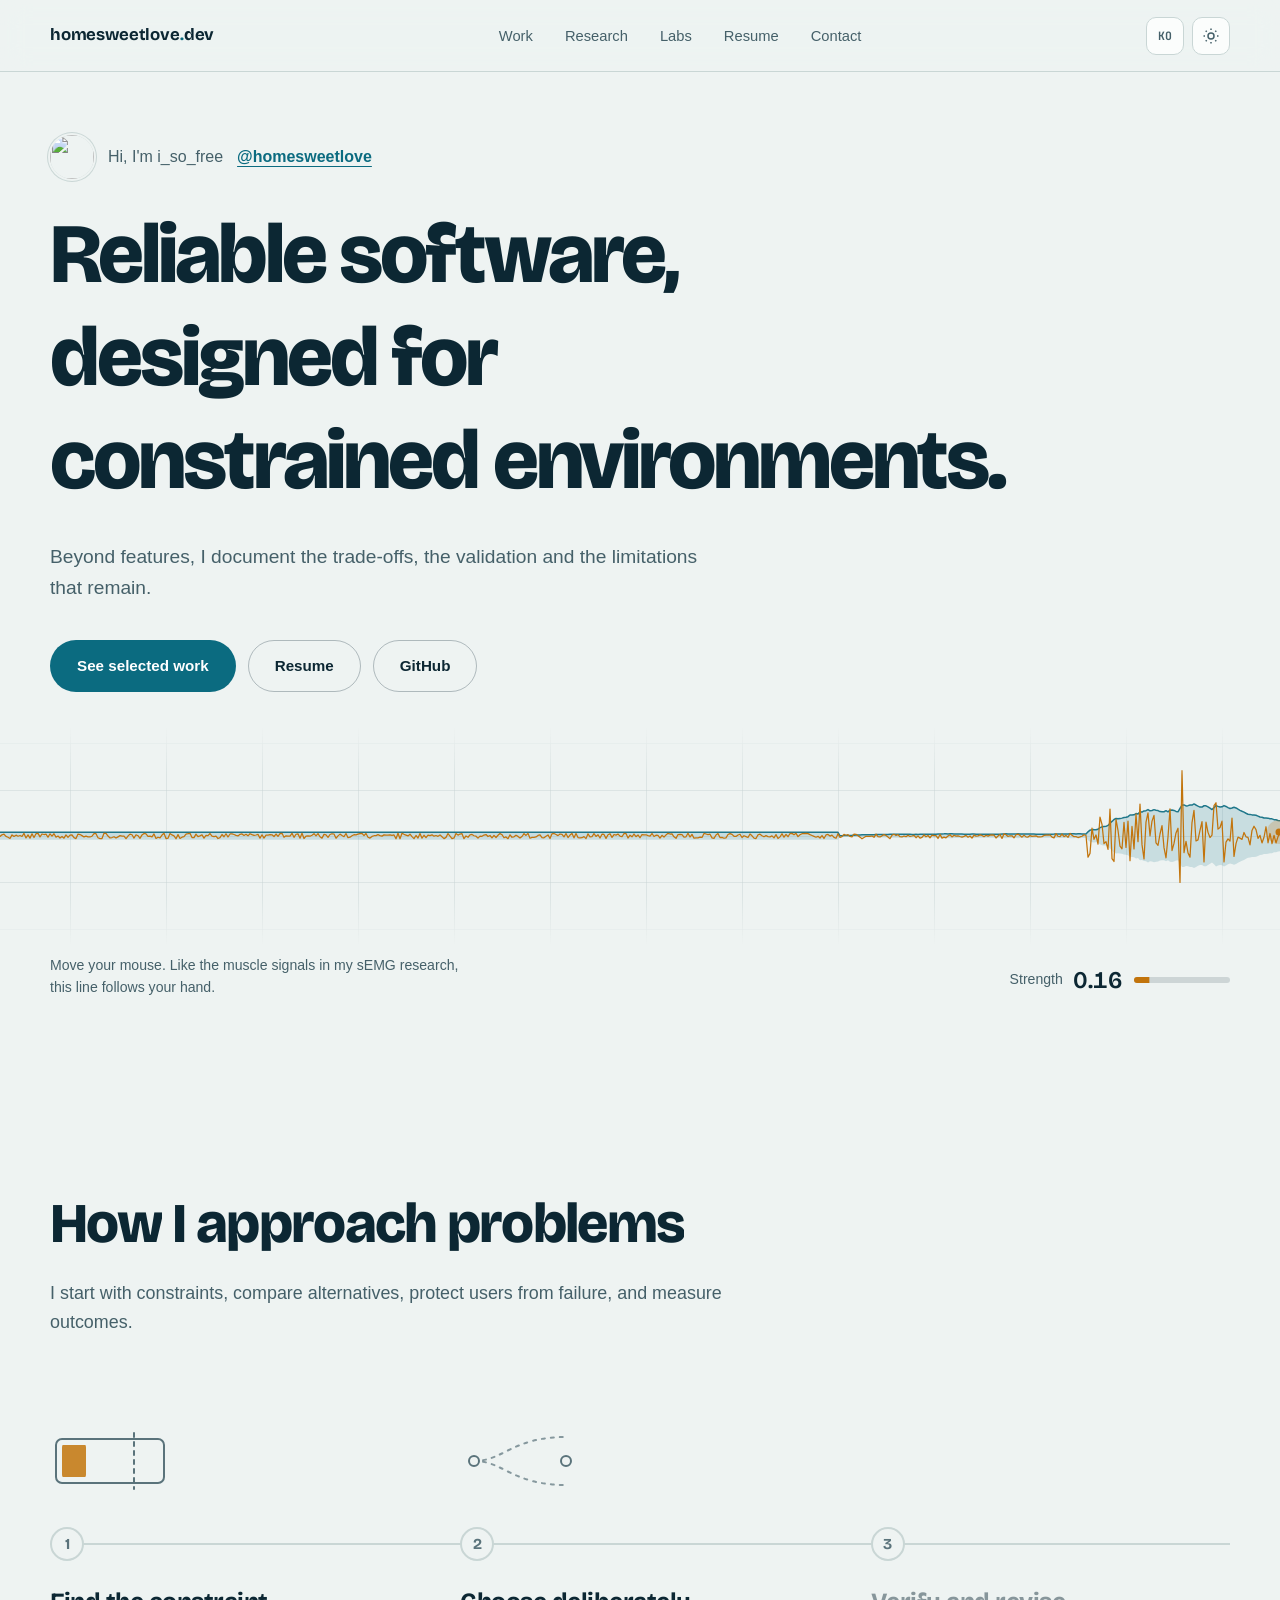
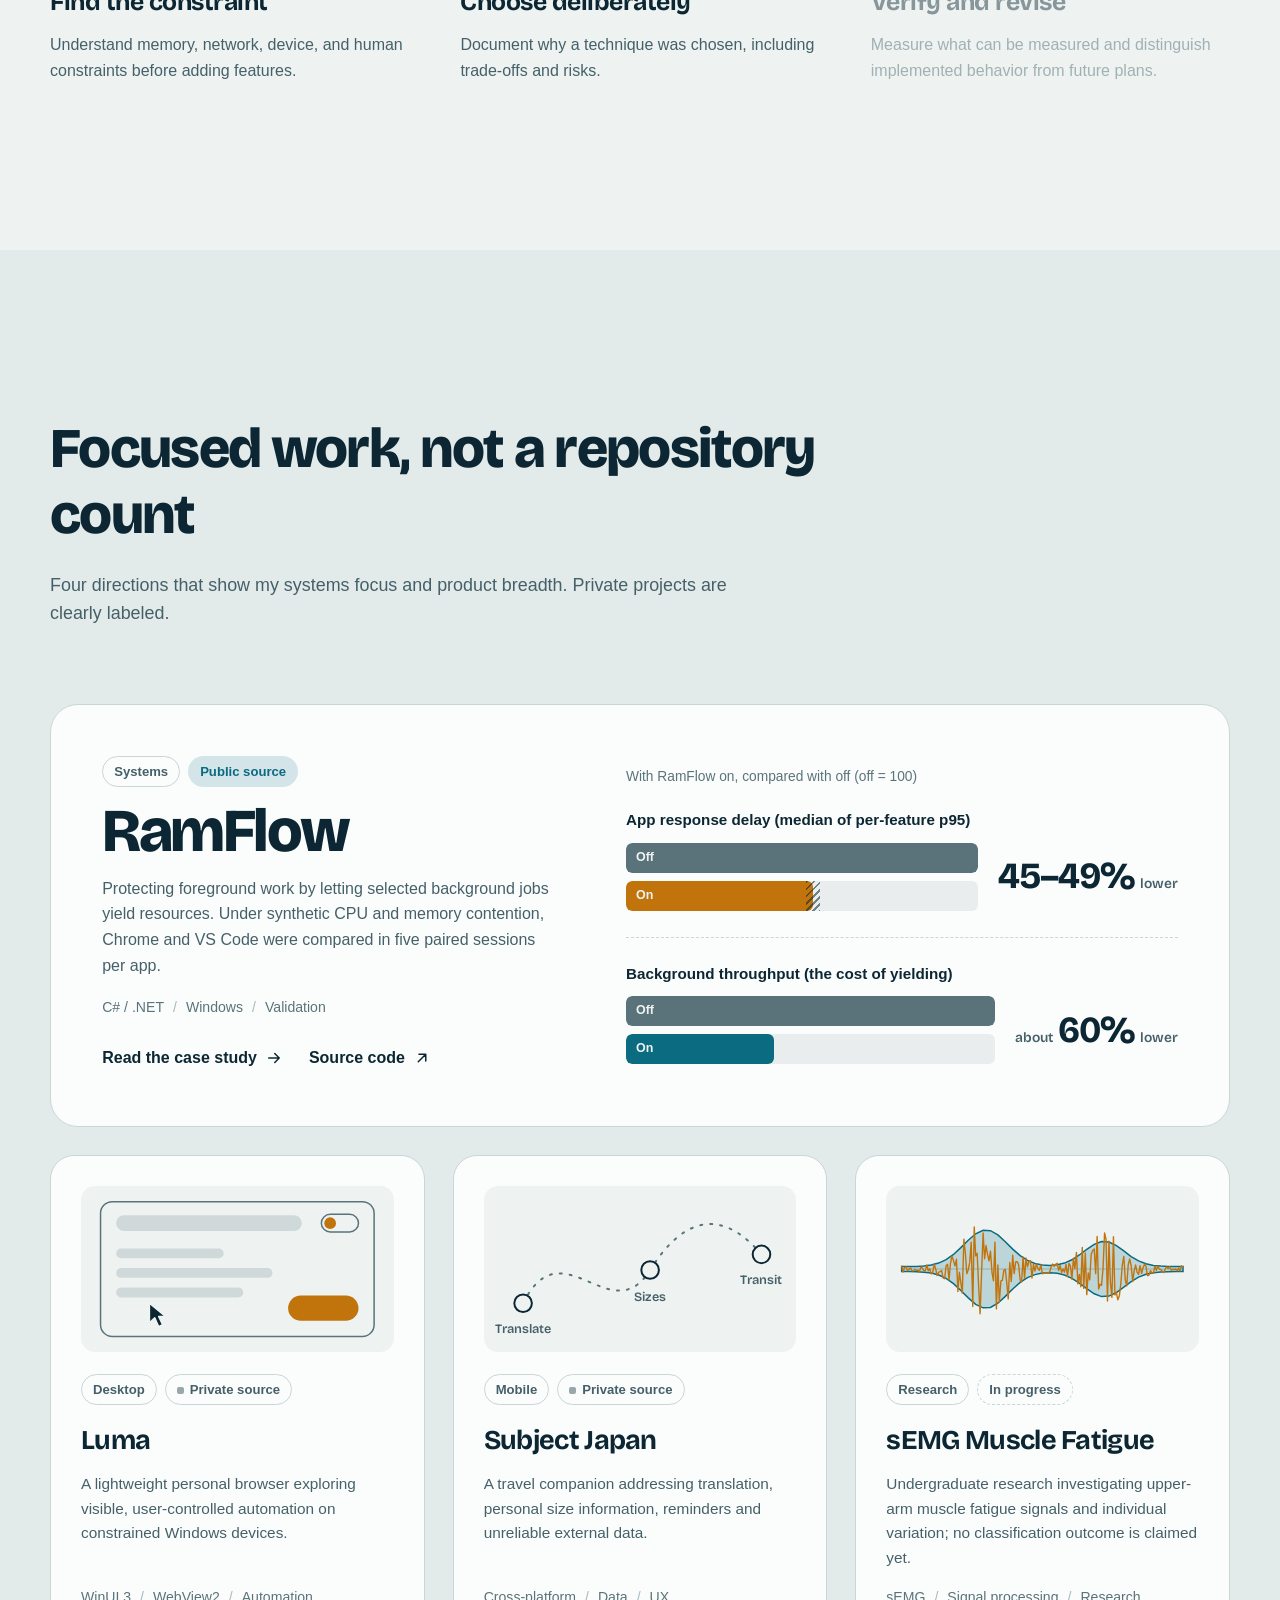
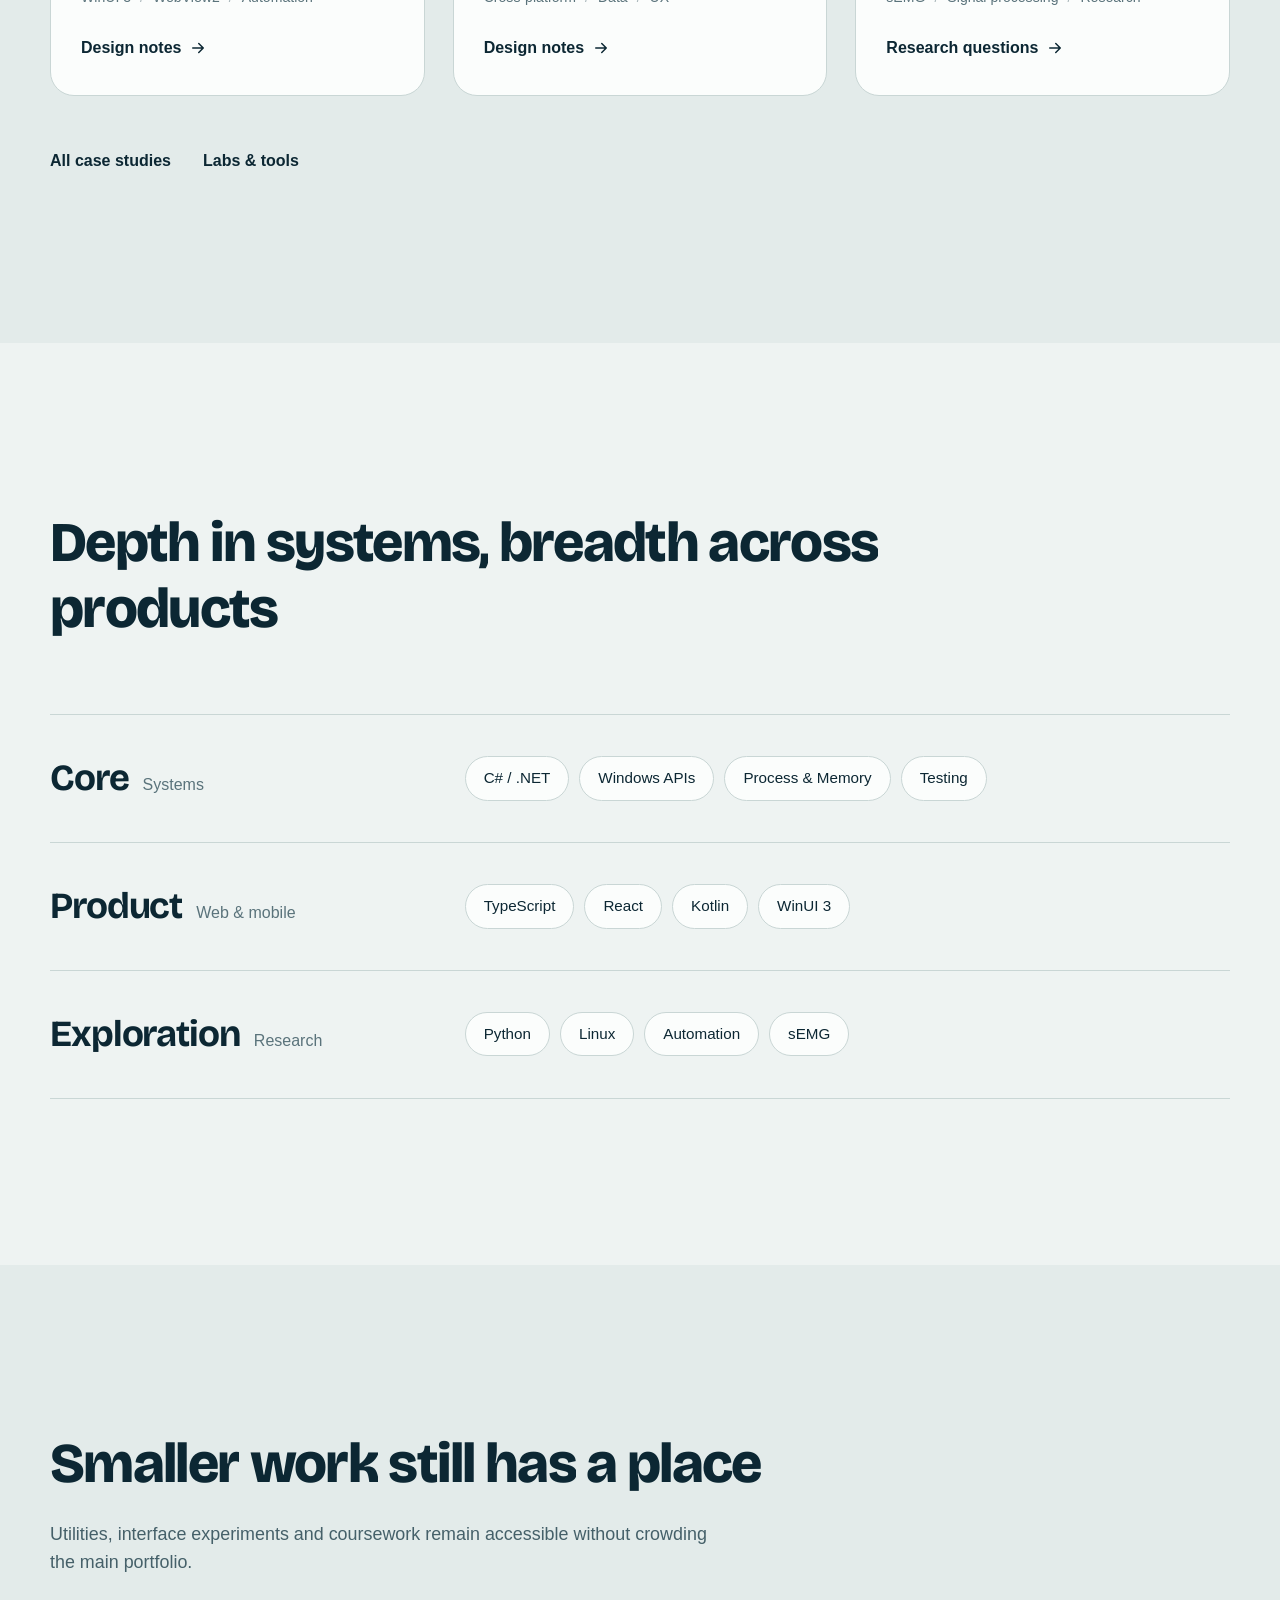
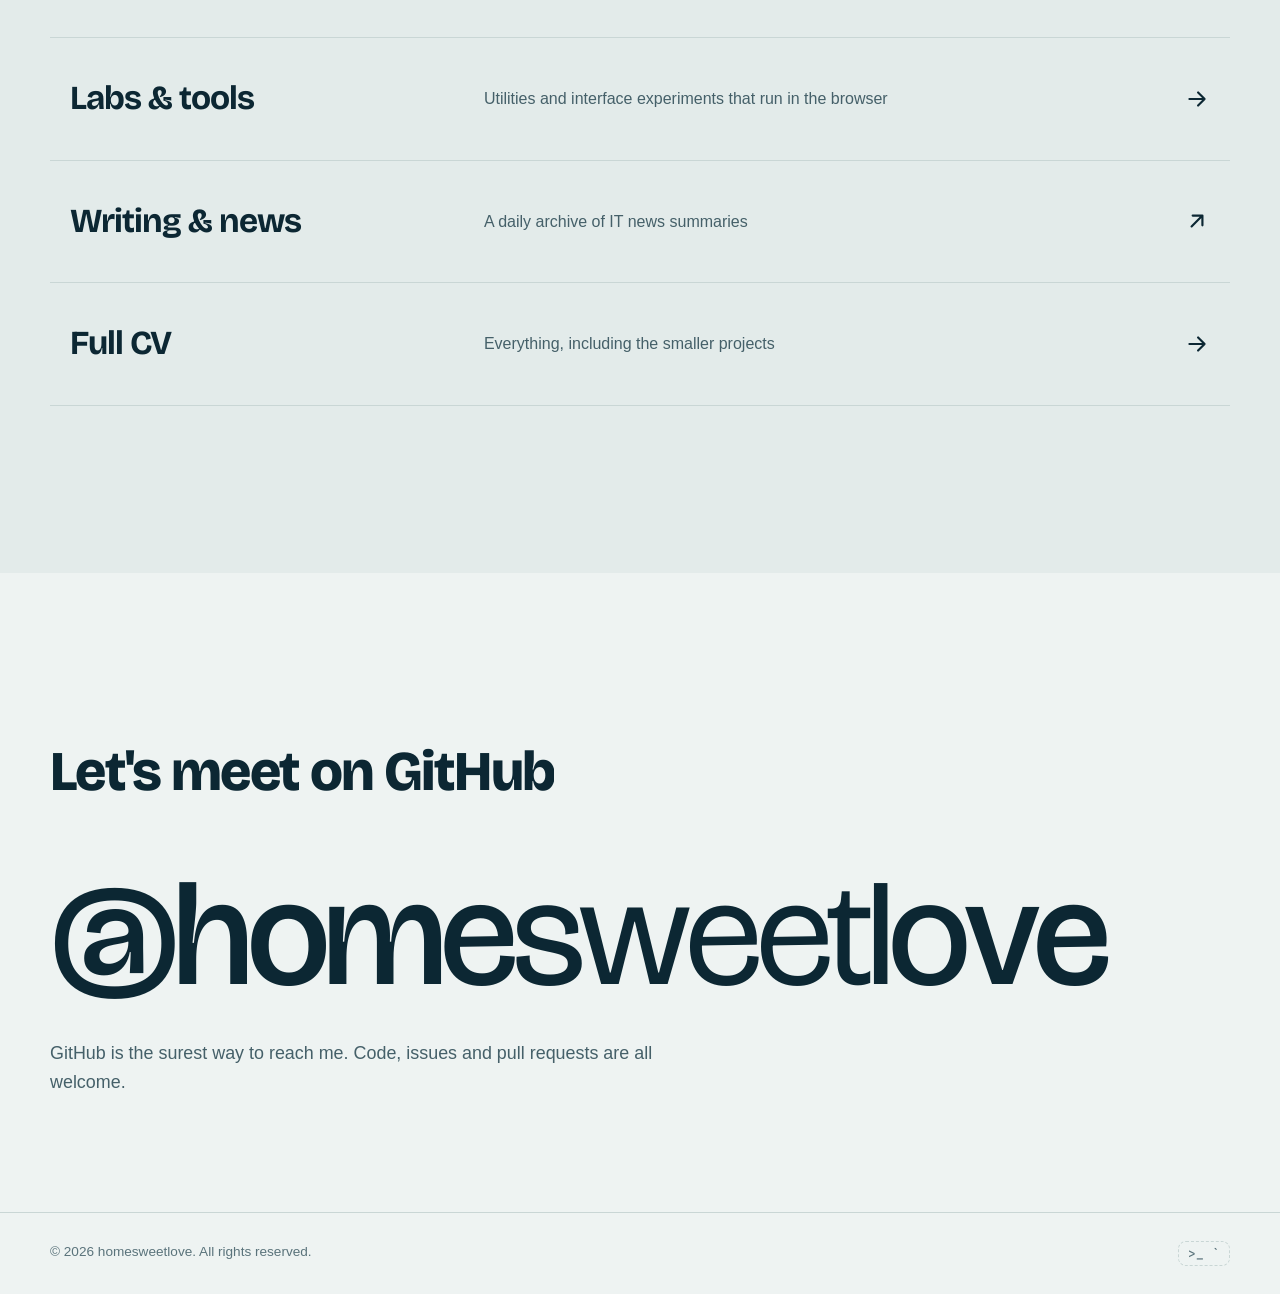
==== index.html @ 9993522d "홈 화면 디자인 새로 구성: 손 움직임 신호 그림, 스크롤 연출, 새 색상과 글꼴 - 첫 화면에 손 움직임을 근육 신호처럼 그리는 선 추가 - 세 단계 진행 선, RamFlow 측" ====
<!DOCTYPE html>
<html lang="ko">
<head>
<meta charset="UTF-8">
<meta name="viewport" content="width=device-width, initial-scale=1.0">
<title>i_so_free · Systems & Product Engineering</title>
<meta name="description" content="제약된 환경에서 신뢰할 수 있는 소프트웨어를 설계합니다. RamFlow, Luma, Subject Japan, sEMG 연구 사례." data-en-content="Engineering reliable, resource-aware systems. Selected work in desktop, automation, mobile and sEMG research.">
<link rel="canonical" href="https://homesweetlove.github.io/">
<meta name="theme-color" content="#08202b">
<meta property="og:type" content="website">
<meta property="og:site_name" content="homesweetlove.dev">
<meta property="og:locale" content="ko_KR">
<meta property="og:url" content="https://homesweetlove.github.io/">
<meta property="og:title" content="i_so_free (@homesweetlove)">
<meta property="og:description" content="문제 정의, 설계 판단, 검증으로 설명하는 소프트웨어 엔지니어링 포트폴리오.">
<meta property="og:image" content="https://avatars.githubusercontent.com/u/232012965?v=4&amp;s=400">
<meta property="og:image:width" content="400">
<meta property="og:image:height" content="400">
<meta property="og:image:alt" content="homesweetlove GitHub 프로필 사진" data-en-content="homesweetlove GitHub profile picture">
<meta name="twitter:card" content="summary">
<meta name="twitter:title" content="i_so_free (@homesweetlove)">
<meta name="twitter:description" content="이것저것 만들고 실험하는 개발자 i_so_free(@homesweetlove)의 포트폴리오. 프로젝트, 매일 IT 뉴스, 브라우저 업무 도구." data-en-content="Portfolio of i_so_free (@homesweetlove), a developer who likes building and experimenting. Projects, a daily IT briefing and in-browser work tools.">
<meta name="twitter:image" content="https://avatars.githubusercontent.com/u/232012965?v=4&amp;s=400">
<link rel="icon" href="favicon.svg" type="image/svg+xml">
<link rel="icon" href="favicon.ico" sizes="any">
<link rel="apple-touch-icon" href="apple-touch-icon.png">
<link rel="preconnect" href="https://fonts.googleapis.com">
<link rel="preconnect" href="https://fonts.gstatic.com" crossorigin>
<link rel="preconnect" href="https://cdn.jsdelivr.net" crossorigin>
<link href="https://fonts.googleapis.com/css2?family=Bricolage+Grotesque:opsz,wght@12..96,200..800&family=JetBrains+Mono:wght@400;500;600&display=swap" rel="stylesheet">
<link rel="stylesheet" href="assets/style.css?v=13">
<link rel="stylesheet" href="assets/home.css?v=1">
<script src="assets/i18n.js?v=1"></script>
<script>try{if(localStorage.getItem('skin')==='mac')document.documentElement.dataset.skin='mac';var t=localStorage.getItem('theme');if(t==='dark'||t==='light')document.documentElement.dataset.theme=t}catch(e){}document.documentElement.classList.add('js')</script>
</head>
<body class="home">

<div class="scroll-meter" aria-hidden="true"><i id="scroll-meter"></i></div>

<nav class="nav" id="nav">
  <div class="nav-inner">
    <a href="#home" class="nav-logo">homesweetlove<span class="dot">.</span>dev</a>
    <ul class="nav-links"><li><a href="#projects" data-en="Work">작업</a></li><li><a href="work.html#semg" data-en="Research">연구</a></li><li><a href="labs.html" data-en="Labs">실험실</a></li><li><a href="resume.html" data-en="Resume">이력서</a></li><li><a href="#contact" data-en="Contact">연락</a></li></ul>
    <div class="nav-actions">
      <button class="icon-btn lang-toggle" type="button">EN</button>
      <button id="theme-toggle" class="icon-btn" aria-label="테마 전환" data-en-aria-label="Toggle theme">
        <svg class="icon-sun" viewBox="0 0 24 24" fill="none" stroke="currentColor" stroke-width="2"><circle cx="12" cy="12" r="4"/><path d="M12 2v2M12 20v2M4.93 4.93l1.41 1.41M17.66 17.66l1.41 1.41M2 12h2M20 12h2M6.34 17.66l-1.41 1.41M19.07 4.93l-1.41 1.41"/></svg>
        <svg class="icon-moon" viewBox="0 0 24 24" fill="none" stroke="currentColor" stroke-width="2"><path d="M21 12.79A9 9 0 1 1 11.21 3 7 7 0 0 0 21 12.79z"/></svg>
      </button>
      <button id="nav-toggle" class="icon-btn nav-burger" aria-label="메뉴" data-en-aria-label="Menu" aria-expanded="false" aria-controls="nav-links-mobile">
        <svg viewBox="0 0 24 24" fill="none" stroke="currentColor" stroke-width="2"><path d="M4 6h16M4 12h16M4 18h16"/></svg>
      </button>
    </div>
  </div>
  <ul class="nav-links-mobile" id="nav-links-mobile"><li><a href="#projects" data-en="Work">작업</a></li><li><a href="work.html#semg" data-en="Research">연구</a></li><li><a href="labs.html" data-en="Labs">실험실</a></li><li><a href="resume.html" data-en="Resume">이력서</a></li><li><a href="#contact" data-en="Contact">연락</a></li></ul>
</nav>

<main>

  <!-- 첫 화면 -->
  <section id="home" class="top">
    <div class="wrap top-copy">
      <p class="top-hello">
        <img src="https://avatars.githubusercontent.com/u/232012965?v=4&amp;s=120" width="44" height="44" alt="">
        <span data-en="Hi, I'm i_so_free">안녕하세요, i_so_free입니다</span>
        <a href="https://github.com/homesweetlove" target="_blank" rel="noopener">@homesweetlove</a>
      </p>
      <h1 class="top-title">
        <span class="ln"><span class="ln-in" data-en="Reliable software,">제약된 환경에서도</span></span>
        <span class="ln"><span class="ln-in" data-en="designed for">안정적으로 동작하는</span></span>
        <span class="ln"><span class="ln-in" data-en="constrained environments.">소프트웨어를 설계합니다.</span></span>
      </h1>
      <p class="top-desc" data-en="Beyond features, I document the trade-offs, the validation and the limitations that remain.">기능뿐 아니라 설계 판단과 검증, 남은 한계를 기록합니다.</p>
      <div class="top-actions">
        <a href="#projects" class="btn btn-primary" data-magnet data-en="See selected work">대표 프로젝트 보기</a>
        <a href="resume.html" class="btn btn-ghost" data-en="Resume">이력서</a>
        <a href="https://github.com/homesweetlove" target="_blank" rel="noopener" class="btn btn-ghost">GitHub</a>
      </div>
    </div>
    <div class="top-band" aria-hidden="true"><canvas class="top-signal" id="signal"></canvas></div>
    <div class="wrap top-readout">
      <p class="top-hint">
        <span class="hint-mouse" data-en="Move your mouse. Like the muscle signals in my sEMG research, this line follows your hand.">마우스를 움직여 보세요. sEMG 연구에서 다루는 근육 신호처럼, 이 선은 손의 움직임을 따라 그려집니다.</span>
        <span class="hint-touch" data-en="Swipe the screen. Like the muscle signals in my sEMG research, this line follows your hand.">화면을 쓸어 보세요. sEMG 연구에서 다루는 근육 신호처럼, 이 선은 손의 움직임을 따라 그려집니다.</span>
      </p>
      <p class="top-level" aria-hidden="true"><span data-en="Strength">세기</span><b id="sig-amp">0.00</b><i class="level"><i id="sig-bar"></i></i></p>
    </div>
  </section>

  <!-- 일하는 방식 -->
  <section id="about" class="blk">
    <div class="wrap">
      <h2 class="blk-title" data-words data-en="How I approach problems">문제를 해결하는 방식</h2>
      <p class="blk-intro" data-rv data-en="I start with constraints, compare alternatives, protect users from failure, and measure outcomes.">먼저 제약 조건을 정의하고, 대안을 비교하고, 실패 시 복구를 설계한 뒤, 결과를 측정합니다.</p>
      <ol class="steps" id="steps">
        <li class="step">
          <svg class="step-fig fig-limit" viewBox="0 0 120 72" aria-hidden="true"><rect class="f-frame" x="6" y="14" width="108" height="44" rx="6"/><rect class="f-fill" x="12" y="20" width="96" height="32" rx="3"/><path class="f-wall" d="M84 8v56"/></svg>
          <span class="step-no">1</span>
          <h3 data-en="Find the constraint">제약부터 찾기</h3>
          <p data-en="Understand memory, network, device, and human constraints before adding features.">기능을 추가하기 전에 메모리, 네트워크, 기기, 사용자의 제약을 먼저 파악합니다.</p>
        </li>
        <li class="step">
          <svg class="step-fig fig-pick" viewBox="0 0 120 72" aria-hidden="true"><path class="f-alt" d="M14 36C44 36 52 12 106 12"/><path class="f-alt" d="M14 36C44 36 52 60 106 60"/><path class="f-main" pathLength="1" d="M14 36h92"/><circle class="f-node" cx="14" cy="36" r="5"/><circle class="f-end" cx="106" cy="36" r="5"/></svg>
          <span class="step-no">2</span>
          <h3 data-en="Choose deliberately">근거를 갖고 고르기</h3>
          <p data-en="Document why a technique was chosen, including trade-offs and risks.">기술을 선택한 이유와 포기한 대안, 위험을 문서로 남깁니다.</p>
        </li>
        <li class="step">
          <svg class="step-fig fig-check" viewBox="0 0 120 72" aria-hidden="true"><path class="f-loop" pathLength="1" d="M92 36a32 26 0 1 1-10-19"/><path class="f-head" d="M84 6l-1 12 12 0"/><path class="f-tick" pathLength="1" d="M44 37l11 11 20-23"/></svg>
          <span class="step-no">3</span>
          <h3 data-en="Verify and revise">확인하고 고치기</h3>
          <p data-en="Measure what can be measured and distinguish implemented behavior from future plans.">측정 가능한 결과를 확인하고, 구현된 내용과 앞으로의 계획을 구분합니다.</p>
        </li>
      </ol>
    </div>
  </section>

  <!-- 대표 프로젝트 -->
  <section id="projects" class="blk blk-alt">
    <div class="wrap">
      <h2 class="blk-title" data-words data-en="Focused work, not a repository count">프로젝트 수보다 문제 해결의 깊이</h2>
      <p class="blk-intro" data-rv data-en="Four directions that show my systems focus and product breadth. Private projects are clearly labeled.">시스템 설계라는 중심축과 제품·연구로 확장한 시도를 골랐습니다. 비공개 프로젝트는 별도로 표기했습니다.</p>

      <article class="lead" data-rv data-glow>
        <div class="lead-copy">
          <p class="kind"><span data-en="Systems">시스템</span><span class="open" data-en="Public source">소스 공개</span></p>
          <h3>RamFlow</h3>
          <p class="lead-desc" data-en="Protecting foreground work by letting selected background jobs yield resources. Under synthetic CPU and memory contention, Chrome and VS Code were compared in five paired sessions per app.">지정한 배경 작업이 자원을 양보해 현재 사용하는 앱의 응답을 보호합니다. 합성 CPU·메모리 경쟁 부하에서 Chrome과 VS Code를 앱별 5회 교차 비교했습니다.</p>
          <ul class="stack"><li>C# / .NET</li><li>Windows</li><li data-en="Validation">검증</li></ul>
          <p class="links">
            <a href="work.html#ramflow"><span data-en="Read the case study">사례 자세히 보기</span><svg viewBox="0 0 24 24" aria-hidden="true"><path d="M5 12h14M13 6l6 6-6 6"/></svg></a>
            <a href="https://github.com/homesweetlove/RamFlow" target="_blank" rel="noopener"><span data-en="Source code">소스 코드</span><svg viewBox="0 0 24 24" aria-hidden="true"><path d="M7 17L17 7M8 7h9v9"/></svg></a>
          </p>
        </div>
        <figure class="meter" id="meter">
          <figcaption data-en="With RamFlow on, compared with off (off = 100)">RamFlow를 켰을 때와 껐을 때 비교 (끈 상태 = 100)</figcaption>
          <div class="m-row">
            <p class="m-name" data-en="App response delay (median of per-feature p95)">앱 응답 지연 (기능별 p95 중앙값)</p>
            <div class="m-track"><i class="m-bar m-off" style="--w:100%"></i><span data-en="Off">끔</span></div>
            <div class="m-track"><i class="m-bar m-on" style="--w:53%"></i><i class="m-range" style="--l:51%;--r:55%"></i><span data-en="On">켬</span></div>
            <p class="m-num"><b data-count="45">45</b>–<b data-count="49">49</b>%<span data-en="lower">감소</span></p>
          </div>
          <div class="m-row m-cost">
            <p class="m-name" data-en="Background throughput (the cost of yielding)">배경 작업 처리량 (양보한 대가)</p>
            <div class="m-track"><i class="m-bar m-off" style="--w:100%"></i><span data-en="Off">끔</span></div>
            <div class="m-track"><i class="m-bar m-on" style="--w:40%"></i><span data-en="On">켬</span></div>
            <p class="m-num"><small data-en="about">약</small><b data-count="60">60</b>%<span data-en="lower">감소</span></p>
          </div>
        </figure>
      </article>

      <div class="cards">
        <article class="card" data-rv data-glow>
          <svg class="card-fig fig-luma" viewBox="0 0 320 170" aria-hidden="true">
            <rect class="c-line" x="20" y="16" width="280" height="138" rx="12"/>
            <rect class="c-soft" x="36" y="30" width="190" height="16" rx="8"/>
            <g class="c-switch"><rect class="c-line" x="246" y="29" width="38" height="18" rx="9"/><circle class="c-knob" cx="255" cy="38" r="6"/></g>
            <rect class="c-soft" x="36" y="64" width="110" height="10" rx="5"/><rect class="c-soft" x="36" y="84" width="160" height="10" rx="5"/><rect class="c-soft" x="36" y="104" width="130" height="10" rx="5"/>
            <rect class="c-btn" x="212" y="112" width="72" height="26" rx="13"/>
            <g class="c-ptr"><circle class="c-ping" cx="0" cy="0" r="10"/><path class="c-arrow" d="M0 0l0 20 5.5-5 4 9 4-2-4-8.5 7 0z"/></g>
          </svg>
          <p class="kind"><span data-en="Desktop">데스크톱</span><span class="shut" data-en="Private source">소스 비공개</span></p>
          <h3>Luma</h3>
          <p class="card-desc" data-en="A lightweight personal browser exploring visible, user-controlled automation on constrained Windows devices.">제한된 사양에서도 사용할 수 있는 개인 브라우저. 자동화 편의성과 사용자 통제 사이의 균형을 탐색합니다.</p>
          <ul class="stack"><li>WinUI 3</li><li>WebView2</li><li data-en="Automation">자동화</li></ul>
          <p class="links"><a href="work.html#luma"><span data-en="Design notes">설계 노트</span><svg viewBox="0 0 24 24" aria-hidden="true"><path d="M5 12h14M13 6l6 6-6 6"/></svg></a></p>
        </article>

        <article class="card" data-rv data-glow>
          <svg class="card-fig fig-japan" viewBox="0 0 320 170" aria-hidden="true">
            <path class="c-route" d="M40 120C80 40 130 150 170 86S250 30 284 70"/>
            <circle class="c-go" r="7"/>
            <g class="c-stop"><circle cx="40" cy="120" r="9"/><text x="40" y="150" data-en="Translate">번역</text></g>
            <g class="c-stop"><circle cx="170" cy="86" r="9"/><text x="170" y="118" data-en="Sizes">사이즈</text></g>
            <g class="c-stop"><circle cx="284" cy="70" r="9"/><text x="284" y="100" data-en="Transit">이동</text></g>
          </svg>
          <p class="kind"><span data-en="Mobile">모바일</span><span class="shut" data-en="Private source">소스 비공개</span></p>
          <h3>Subject Japan</h3>
          <p class="card-desc" data-en="A travel companion addressing translation, personal size information, reminders and unreliable external data.">여행 중 흩어진 번역·사이즈·이동 정보를 연결하고 외부 데이터의 최신성과 실패 상황을 고려한 모바일 경험.</p>
          <ul class="stack"><li data-en="Cross-platform">크로스 플랫폼</li><li data-en="Data">데이터</li><li data-en="UX">사용 경험</li></ul>
          <p class="links"><a href="work.html#subject-japan"><span data-en="Design notes">설계 노트</span><svg viewBox="0 0 24 24" aria-hidden="true"><path d="M5 12h14M13 6l6 6-6 6"/></svg></a></p>
        </article>

        <article class="card" data-rv data-glow>
          <svg class="card-fig fig-semg" viewBox="0 0 320 170" aria-hidden="true">
            <path class="c-base" d="M16 85h288"/>
            <path class="c-env" id="semg-env" d=""/>
            <path class="c-raw" id="semg-raw" pathLength="1" d=""/>
          </svg>
          <p class="kind"><span data-en="Research">연구</span><span class="wip" data-en="In progress">진행 중</span></p>
          <h3 data-en="sEMG Muscle Fatigue">sEMG 근피로 연구</h3>
          <p class="card-desc" data-en="Undergraduate research investigating upper-arm muscle fatigue signals and individual variation; no classification outcome is claimed yet.">상완 근피로 신호의 특징과 개인차를 탐구하는 학부 연구. 아직 확정되지 않은 성능 결과는 주장하지 않습니다.</p>
          <ul class="stack"><li>sEMG</li><li data-en="Signal processing">신호 처리</li><li data-en="Research">연구</li></ul>
          <p class="links"><a href="work.html#semg"><span data-en="Research questions">연구 질문</span><svg viewBox="0 0 24 24" aria-hidden="true"><path d="M5 12h14M13 6l6 6-6 6"/></svg></a></p>
        </article>
      </div>

      <p class="more" data-rv><a href="work.html" data-en="All case studies">모든 사례 보기</a><a href="labs.html" data-en="Labs & tools">실험실과 도구</a></p>
    </div>
  </section>

  <!-- 기술 -->
  <section id="skills" class="blk">
    <div class="wrap">
      <h2 class="blk-title" data-words data-en="Depth in systems, breadth across products">시스템의 깊이, 제품 경험의 폭</h2>
      <dl class="range">
        <div class="range-row" data-rv><dt><b data-en="Core">중심</b><span data-en="Systems">시스템</span></dt><dd><span>C# / .NET</span><span>Windows APIs</span><span>Process & Memory</span><span>Testing</span></dd></div>
        <div class="range-row" data-rv><dt><b data-en="Product">제품</b><span data-en="Web & mobile">웹과 모바일</span></dt><dd><span>TypeScript</span><span>React</span><span>Kotlin</span><span>WinUI 3</span></dd></div>
        <div class="range-row" data-rv><dt><b data-en="Exploration">탐구</b><span data-en="Research">연구</span></dt><dd><span>Python</span><span>Linux</span><span>Automation</span><span>sEMG</span></dd></div>
      </dl>
    </div>
  </section>

  <!-- 그 밖의 작업 -->
  <section id="explorations" class="blk blk-alt">
    <div class="wrap">
      <h2 class="blk-title" data-words data-en="Smaller work still has a place">작은 실험도 제자리가 있습니다</h2>
      <p class="blk-intro" data-rv data-en="Utilities, interface experiments and coursework remain accessible without crowding the main portfolio.">유틸리티·UI 실험·수업 코드는 삭제하지 않고 별도로 분류했습니다. 홈페이지에서는 대표작에 집중합니다.</p>
      <ul class="doors">
        <li data-rv><a href="labs.html"><b data-en="Labs & tools">실험실과 도구</b><span data-en="Utilities and interface experiments that run in the browser">브라우저에서 바로 쓰는 유틸리티와 화면 실험</span><svg viewBox="0 0 24 24" aria-hidden="true"><path d="M5 12h14M13 6l6 6-6 6"/></svg></a></li>
        <li data-rv><a href="https://github.com/homesweetlove/Daily_IT_News/tree/main/news" target="_blank" rel="noopener"><b data-en="Writing & news">글과 뉴스</b><span data-en="A daily archive of IT news summaries">매일 정리하는 IT 뉴스 기록</span><svg viewBox="0 0 24 24" aria-hidden="true"><path d="M7 17L17 7M8 7h9v9"/></svg></a></li>
        <li data-rv><a href="cv.html"><b data-en="Full CV">전체 이력</b><span data-en="Everything, including the smaller projects">작은 프로젝트까지 모두 담은 기록</span><svg viewBox="0 0 24 24" aria-hidden="true"><path d="M5 12h14M13 6l6 6-6 6"/></svg></a></li>
      </ul>
    </div>
  </section>

  <!-- 연락 -->
  <section id="contact" class="blk reach">
    <div class="wrap">
      <h2 class="blk-title" data-words data-en="Let's meet on GitHub">GitHub에서 만나요</h2>
      <a class="reach-name" id="reach-name" href="https://github.com/homesweetlove" target="_blank" rel="noopener" aria-label="GitHub @homesweetlove">@homesweetlove</a>
      <p class="reach-desc" data-rv data-en="GitHub is the surest way to reach me. Code, issues and pull requests are all welcome.">가장 확실한 연락 방법은 GitHub입니다. 코드, 이슈, PR 어디서든 환영합니다.</p>
    </div>
  </section>

</main>

<footer class="footer">
  <div class="section-inner footer-inner">
    <span>© <span id="year"></span> homesweetlove. All rights reserved.</span>
    <button class="footer-term" type="button" data-open-terminal title="터미널 열기" data-en-title="Open terminal">&gt;_ <kbd>`</kbd></button>
  </div>
</footer>

<script>i18n.apply()</script>
<script src="assets/home.js?v=1"></script>
<script src="assets/terminal.js?v=4"></script>
</body>
</html>
---- assets/style.css ----
@import url("https://cdn.jsdelivr.net/gh/orioncactus/pretendard@v1.3.9/dist/web/variable/pretendardvariable-dynamic-subset.min.css");
/* ---------- tokens ---------- */
:root{
  --bg: #eef3f2;
  --bg-alt: #e3ebea;
  --surface: #fbfdfc;
  --border: #c9d6d5;
  --text: #0c2733;
  --text-dim: #456069;
  --text-faint: #5a737b;
  --accent: #0b6b80;
  --accent-2: #c2740c;
  --on-accent: #ffffff;
  --accent-grad: linear-gradient(135deg, var(--accent), color-mix(in srgb, var(--accent) 78%, var(--accent-2)));
  --shadow: 0 10px 34px rgba(12, 39, 51, 0.10);
  --radius: 16px;
  --nav-h: 72px;
}

@media (prefers-color-scheme: dark){
  :root:not([data-theme="light"]) {
    --bg: #08202b;
    --bg-alt: #0b2835;
    --surface: #0f3140;
    --border: #1e4656;
    --text: #eaf2f1;
    --text-dim: #a3bbc1;
    --text-faint: #7c979f;
    --accent: #ffb547;
    --accent-2: #6fd6c4;
    --on-accent: #08202b;
    --shadow: 0 10px 34px rgba(0,0,0,0.35);
  }
}

:root[data-theme="dark"]{
  --bg: #08202b;
  --bg-alt: #0b2835;
  --surface: #0f3140;
  --border: #1e4656;
  --text: #eaf2f1;
  --text-dim: #a3bbc1;
  --text-faint: #7c979f;
  --accent: #ffb547;
  --accent-2: #6fd6c4;
  --on-accent: #08202b;
  --shadow: 0 10px 34px rgba(0,0,0,0.35);
}

*{ box-sizing: border-box; }
html{ scroll-behavior: smooth; }
body{
  margin:0;
  background: var(--bg);
  color: var(--text);
  font-family: 'Pretendard Variable', Pretendard, -apple-system, BlinkMacSystemFont, "Apple SD Gothic Neo", "Noto Sans KR", "Noto Sans CJK KR", "Malgun Gothic", sans-serif;
  line-height: 1.6;
  -webkit-font-smoothing: antialiased;
}
::selection{ background: var(--accent); color: var(--on-accent); }

a{ color: inherit; text-decoration: none; }
ul{ list-style: none; margin:0; padding:0; }
svg{ width: 20px; height: 20px; }

.section-inner{
  max-width: 1080px;
  margin: 0 auto;
  padding: 0 24px;
}

/* ---------- nav ---------- */
.nav{
  position: fixed;
  top:0; left:0; right:0;
  z-index: 100;
  height: var(--nav-h);
  display:flex;
  align-items:center;
  backdrop-filter: blur(14px) saturate(160%);
  background: color-mix(in srgb, var(--bg) 75%, transparent);
  border-bottom: 1px solid var(--border);
}
.nav-inner{
  width:100%;
  max-width: 1080px;
  margin: 0 auto;
  padding: 0 24px;
  display:flex;
  align-items:center;
  justify-content: space-between;
}
.nav-logo{
  font-weight: 800;
  font-size: 1.05rem;
  font-family: 'JetBrains Mono', monospace;
  letter-spacing: -0.02em;
}
.nav-logo .dot{ color: var(--accent); }
.nav-links{ display:flex; gap: 32px; }
.nav-links a{
  font-size: 0.92rem;
  font-weight: 500;
  color: var(--text-dim);
  transition: color .2s ease;
}
.nav-links a:hover{ color: var(--text); }
.nav-actions{ display:flex; align-items:center; gap: 8px; }
.icon-btn{
  width: 38px; height: 38px;
  display:flex; align-items:center; justify-content:center;
  border-radius: 10px;
  border: 1px solid var(--border);
  background: var(--surface);
  color: var(--text-dim);
  cursor: pointer;
  transition: all .2s ease;
}
.icon-btn:hover{ color: var(--text); border-color: var(--accent); }
.icon-sun, .icon-moon{ width:18px; height:18px; }
/* default (no explicit theme): follow system preference */
:root:not([data-theme]) .icon-moon{ display:none; }
@media (prefers-color-scheme: dark){
  :root:not([data-theme]) .icon-sun{ display:none; }
  :root:not([data-theme]) .icon-moon{ display:block; }
}
/* explicit theme wins */
:root[data-theme="dark"] .icon-sun{ display:none; }
:root[data-theme="dark"] .icon-moon{ display:block; }
:root[data-theme="light"] .icon-moon{ display:none; }
:root[data-theme="light"] .icon-sun{ display:block; }

.nav-burger{ display:none; }
.nav-links-mobile{
  display:none;
  flex-direction: column;
  position: absolute;
  top: var(--nav-h);
  left:0; right:0;
  background: var(--bg);
  border-bottom: 1px solid var(--border);
  padding: 8px 24px 20px;
}
.nav-links-mobile a{
  display:block;
  padding: 12px 0;
  color: var(--text-dim);
  border-bottom: 1px solid var(--border);
  font-weight: 500;
}
.nav-links-mobile.open{ display:flex; }

@media (max-width: 760px){
  .nav-links{ display:none; }
  .nav-burger{ display:flex; }
}

/* ---------- hero ---------- */
.hero{
  position: relative;
  min-height: 100svh;
  display:flex;
  align-items:center;
  overflow: hidden;
  padding-top: var(--nav-h);
}
.hero-glow{
  position:absolute;
  width: 700px; height: 700px;
  top: -250px; right: -200px;
  background: radial-gradient(circle, color-mix(in srgb, var(--accent) 30%, transparent), transparent 70%);
  filter: blur(10px);
  pointer-events: none;
}
.hero-inner{ position: relative; z-index:1; max-width: 760px; }
.hero-avatar{
  width: 84px; height: 84px;
  border-radius: 50%;
  border: 3px solid var(--surface);
  box-shadow: 0 0 0 1px var(--border), var(--shadow);
  margin-bottom: 20px;
  object-fit: cover;
}
.hero-handle{
  display:inline-block;
  font-family: 'JetBrains Mono', monospace;
  font-size: 0.9rem;
  color: var(--text-dim);
  background: var(--surface);
  border: 1px solid var(--border);
  padding: 5px 14px;
  border-radius: 999px;
  margin: 4px 0 6px;
  transition: color .2s ease, border-color .2s ease;
}
.hero-handle:hover{ color: var(--accent); border-color: var(--accent); }
.eyebrow{
  font-family: 'JetBrains Mono', monospace;
  color: var(--accent);
  font-size: 0.95rem;
  font-weight: 500;
  margin: 0 0 12px;
}
.hero-title{
  font-size: clamp(2.6rem, 7vw, 4.5rem);
  font-weight: 800;
  letter-spacing: -0.03em;
  margin: 0;
  line-height: 1.05;
}
.hero-title .accent{ color: var(--accent); }
.hero-role{
  font-family: 'JetBrains Mono', monospace;
  font-size: clamp(1.1rem, 3vw, 1.5rem);
  font-weight: 500;
  background: var(--accent-grad);
  -webkit-background-clip: text;
  background-clip: text;
  color: transparent;
  margin: 10px 0 20px;
  min-height: 1.6em;
}
.cursor{ animation: blink 1s step-end infinite; color: var(--accent); }
@keyframes blink{ 50%{ opacity: 0; } }

.hero-desc{
  color: var(--text-dim);
  font-size: 1.05rem;
  max-width: 520px;
  margin: 0 0 32px;
}
.hero-actions{ display:flex; gap: 14px; margin-bottom: 36px; flex-wrap: wrap; }
.hero-social{ display:flex; gap: 18px; }
.hero-social a{
  color: var(--text-faint);
  transition: color .2s ease, transform .2s ease;
}
.hero-social a:hover{ color: var(--accent); transform: translateY(-2px); }

.scroll-cue{
  position:absolute;
  bottom: 32px;
  left: 50%;
  transform: translateX(-50%);
  color: var(--text-faint);
  animation: bob 2s ease-in-out infinite;
}
@keyframes bob{ 0%,100%{ transform: translate(-50%,0);} 50%{ transform: translate(-50%,8px);} }

/* ---------- buttons ---------- */
.btn{
  display:inline-flex;
  align-items:center;
  gap: 8px;
  padding: 13px 26px;
  border-radius: 999px;
  font-weight: 600;
  font-size: 0.95rem;
  transition: all .2s ease;
  border: 1px solid transparent;
}
.btn-primary{
  background: var(--accent-grad);
  color: var(--on-accent);
  box-shadow: 0 8px 20px color-mix(in srgb, var(--accent) 35%, transparent);
}
.btn-primary:hover{ transform: translateY(-2px); box-shadow: 0 12px 26px color-mix(in srgb, var(--accent) 45%, transparent); }
.btn-ghost{
  background: transparent;
  border-color: var(--border);
  color: var(--text);
}
.btn-ghost:hover{ border-color: var(--accent); color: var(--accent); }
.btn-lg{ padding: 16px 34px; font-size: 1.05rem; }

/* ---------- sections ---------- */
.section{ padding: 120px 0; }
.section-alt{ background: var(--bg-alt); }
.section-tag{
  font-family: 'JetBrains Mono', monospace;
  color: var(--accent);
  font-weight: 600;
  font-size: 0.9rem;
  margin: 0 0 10px;
  display:flex;
  align-items:center;
  gap: 12px;
  flex-wrap: wrap;
}
.live-badge{
  display:inline-flex;
  align-items:center;
  gap: 6px;
  font-size: 0.72rem;
  font-weight: 600;
  color: var(--text-faint);
  border: 1px solid var(--border);
  background: var(--surface);
  padding: 3px 10px 3px 8px;
  border-radius: 999px;
  letter-spacing: 0;
}
.live-dot{
  width: 6px; height: 6px;
  border-radius: 50%;
  background: #34d399;
  box-shadow: 0 0 0 0 rgba(52,211,153,.6);
  animation: pulse 2s infinite;
}
@keyframes pulse{
  0%{ box-shadow: 0 0 0 0 rgba(52,211,153,.6); }
  70%{ box-shadow: 0 0 0 6px rgba(52,211,153,0); }
  100%{ box-shadow: 0 0 0 0 rgba(52,211,153,0); }
}
.skill-live-note{
  font-family: 'Inter', sans-serif;
  color: var(--text-faint);
  font-weight: 400;
  text-transform: none;
  letter-spacing: 0;
  font-size: 0.75rem;
}
.section-title{
  font-size: clamp(1.8rem, 4vw, 2.4rem);
  font-weight: 800;
  letter-spacing: -0.02em;
  margin: 0 0 48px;
}

/* about */
.about-grid{
  display:grid;
  grid-template-columns: 1.3fr 1fr;
  gap: 48px;
  align-items: start;
}
.about-text p{ color: var(--text-dim); margin: 0 0 18px; }
.about-facts{ margin-top: 24px; }
.about-facts li{ display:flex; align-items:center; gap: 10px; color: var(--text-dim); margin-bottom: 10px; font-size: 0.95rem; }
.about-stats{
  display:grid;
  grid-template-columns: 1fr 1fr;
  gap: 16px;
}
.stat-card{
  background: var(--surface);
  border: 1px solid var(--border);
  border-radius: var(--radius);
  padding: 24px 20px;
  text-align:center;
}
.stat-num{
  display:block;
  font-family: 'JetBrains Mono', monospace;
  font-size: 2rem;
  font-weight: 700;
  background: var(--accent-grad);
  -webkit-background-clip: text;
  background-clip: text;
  color: transparent;
}
.stat-label{ font-size: 0.82rem; color: var(--text-faint); }

.bio-quote{
  margin: 0 0 20px;
  padding: 14px 20px;
  border-left: 3px solid var(--accent);
  background: var(--surface);
  border-radius: 0 12px 12px 0;
  font-style: italic;
  color: var(--text);
  font-size: 1.05rem;
}

@media (max-width: 760px){
  .about-grid{ grid-template-columns: 1fr; }
}

/* project filters */
.project-filters{
  display:flex;
  flex-wrap: wrap;
  gap: 10px;
  margin-bottom: 32px;
}
.filter-pill{
  font-family: 'JetBrains Mono', monospace;
  font-size: 0.82rem;
  font-weight: 500;
  padding: 8px 16px;
  border-radius: 999px;
  border: 1px solid var(--border);
  background: var(--surface);
  color: var(--text-dim);
  cursor: pointer;
  transition: all .2s ease;
}
.filter-pill:hover{ border-color: var(--accent); color: var(--accent); }
.filter-pill.is-active{
  background: var(--accent-grad);
  border-color: transparent;
  color: var(--on-accent);
}

/* projects */
.project-grid{
  display:grid;
  grid-template-columns: repeat(2, 1fr);
  gap: 24px;
}
.project-card{
  background: var(--surface);
  border: 1px solid var(--border);
  border-radius: var(--radius);
  overflow: hidden;
  transition: transform .2s ease, box-shadow .2s ease;
  will-change: transform;
}
.project-card:hover{ box-shadow: var(--shadow); }
.project-card.is-hidden{ display:none; }
.project-thumb{
  height: 140px;
  display:flex; align-items:center; justify-content:center;
  font-size: 2.6rem;
  background: linear-gradient(135deg, color-mix(in srgb, var(--c1) 25%, transparent), color-mix(in srgb, var(--c2) 25%, transparent));
}
.project-body{ padding: 22px; }
.project-body h3{ margin: 0 0 8px; font-size: 1.15rem; }
.project-body p{ color: var(--text-dim); font-size: 0.92rem; margin: 0 0 16px; }
.tags{ display:flex; flex-wrap: wrap; gap: 8px; margin-bottom: 18px; }
.tags span{
  font-family: 'JetBrains Mono', monospace;
  font-size: 0.75rem;
  color: var(--accent);
  background: color-mix(in srgb, var(--accent) 12%, transparent);
  padding: 4px 10px;
  border-radius: 999px;
}
.project-links{ display:flex; gap: 18px; }
.project-links a{ font-size: 0.88rem; font-weight: 600; color: var(--text); }
.project-links a:hover{ color: var(--accent); }

.projects-more{
  text-align:center;
  margin-top: 36px;
  color: var(--text-faint);
  font-size: 0.92rem;
}
.projects-more a{ color: var(--accent); font-weight: 600; }

@media (max-width: 760px){
  .project-grid{ grid-template-columns: 1fr; }
}

/* skills */
.skills-grid{
  display:grid;
  grid-template-columns: repeat(auto-fit, minmax(220px, 1fr));
  gap: 28px;
}
.skill-group h3{
  font-size: 0.95rem;
  color: var(--text-faint);
  text-transform: uppercase;
  letter-spacing: 0.04em;
  margin: 0 0 14px;
}
.skill-pills{ display:flex; flex-wrap: wrap; gap: 10px; }
.skill-pills span{
  padding: 8px 16px;
  border-radius: 999px;
  border: 1px solid var(--border);
  background: var(--surface);
  font-size: 0.88rem;
  font-weight: 500;
  transition: all .2s ease;
}
.skill-pills span:hover{ border-color: var(--accent); color: var(--accent); transform: translateY(-2px); }

/* contributions */
.contrib-card{
  background: var(--surface);
  border: 1px solid var(--border);
  border-radius: var(--radius);
  padding: 28px;
  overflow-x: auto;
}
.contrib-graph{
  display:block;
  width: 100%;
  min-width: 640px;
  height: auto;
}
.contrib-fallback{
  margin: 0;
  text-align: center;
  color: var(--text-faint);
  font-size: 0.9rem;
}
.contrib-fallback a{ color: var(--accent); font-weight: 600; }

/* scroll reveal */
.reveal{
  opacity: 0;
  transform: translateY(24px);
  transition: opacity .6s ease, transform .6s ease;
}
.reveal.is-visible{
  opacity: 1;
  transform: translateY(0);
}
@media (prefers-reduced-motion: reduce){
  .reveal{ opacity: 1; transform: none; transition: none; }
}

/* blog */
.blog-list{ display:flex; flex-direction: column; }
.blog-item{
  display:flex;
  align-items:center;
  gap: 20px;
  padding: 22px 0;
  border-bottom: 1px solid var(--border);
  transition: gap .2s ease, color .2s ease;
}
.blog-item:first-child{ border-top: 1px solid var(--border); }
.blog-item:hover{ gap: 28px; color: var(--accent); }
.blog-date{
  font-family: 'JetBrains Mono', monospace;
  font-size: 0.85rem;
  color: var(--text-faint);
  white-space: nowrap;
}
.blog-title{ font-weight: 600; flex:1; }
.blog-arrow{ color: var(--accent); font-size: 1.1rem; }

/* contact */
.contact{ text-align:center; }
.contact .section-tag, .contact .section-title{ }
.contact-desc{ color: var(--text-dim); margin: 0 0 36px; }
.contact-social{ justify-content:center; margin-top: 32px; }

/* footer */
.footer{ border-top: 1px solid var(--border); padding: 28px 0; }
.footer-inner{
  display:flex;
  justify-content: space-between;
  flex-wrap: wrap;
  gap: 8px;
  font-size: 0.85rem;
  color: var(--text-faint);
}

/* ---------- demo links ---------- */
.project-links a.demo-link{ color: var(--accent); }
.project-links a.demo-link:hover{ color: var(--accent-2); }

/* ---------- contribution graph ---------- */
.contrib-stats{
  display:grid;
  grid-template-columns: repeat(4, minmax(0, 1fr));
  gap: 12px;
  margin-bottom: 22px;
}
.contrib-stats > div{
  display:flex; flex-direction: column; gap: 2px;
  padding: 14px 16px;
  border: 1px solid var(--border);
  border-radius: 12px;
  background: var(--bg-alt);
}
.contrib-stats strong{
  font-family: 'JetBrains Mono', monospace;
  font-size: 1.15rem;
  font-weight: 600;
  background: var(--accent-grad);
  -webkit-background-clip: text; background-clip: text; color: transparent;
}
.contrib-stats span{ font-size: 0.78rem; color: var(--text-faint); }
.contrib-scroll{ overflow-x: auto; padding-bottom: 4px; }
.contrib-grid svg{ display:block; width: 100%; min-width: 720px; max-width: none; height: auto; }
.contrib-grid rect{ transition: transform .15s ease; transform-box: fill-box; transform-origin: center; }
.contrib-grid rect:hover{ transform: scale(1.35); }
.contrib-label{ font: 500 9px 'JetBrains Mono', monospace; fill: var(--text-faint); }
.lv0{ fill: color-mix(in srgb, var(--text-faint) 16%, transparent); background: color-mix(in srgb, var(--text-faint) 16%, transparent); }
.lv1{ fill: color-mix(in srgb, var(--accent) 35%, var(--bg-alt)); background: color-mix(in srgb, var(--accent) 35%, var(--bg-alt)); }
.lv2{ fill: color-mix(in srgb, var(--accent) 65%, var(--bg-alt)); background: color-mix(in srgb, var(--accent) 65%, var(--bg-alt)); }
.lv3{ fill: var(--accent); background: var(--accent); }
.lv4{ fill: var(--accent-2); background: var(--accent-2); }
.contrib-legend{
  display:flex; align-items:center; justify-content:flex-end; gap: 4px;
  margin-top: 12px;
  font-size: 0.72rem; color: var(--text-faint);
}
.contrib-legend span{ margin: 0 4px; }
.contrib-legend i{ width: 11px; height: 11px; border-radius: 2.5px; display:inline-block; }
.contrib-stats[hidden], .contrib-scroll[hidden], .contrib-legend[hidden]{ display:none; }
@media (max-width: 760px){
  .contrib-stats{ grid-template-columns: repeat(2, minmax(0, 1fr)); }
  .contrib-stats strong{ font-size: 0.98rem; white-space: nowrap; }
  .contrib-card{ padding: 20px; }
}

/* ---------- daily IT news ---------- */
.news-card{
  background: var(--surface);
  border: 1px solid var(--border);
  border-radius: var(--radius);
  padding: 30px 32px;
  box-shadow: var(--shadow);
  position: relative;
  overflow: hidden;
}
.news-card::before{
  content:""; position:absolute; inset: 0 0 auto 0; height: 3px;
  background: var(--accent-grad);
}
.news-head{ display:flex; align-items: baseline; gap: 14px; flex-wrap: wrap; margin-bottom: 14px; }
.news-date{ font: 600 1.05rem 'JetBrains Mono', monospace; color: var(--text); }
.news-sub{ font-size: 0.82rem; color: var(--text-faint); }
.news-list{ margin: 0; padding: 0; list-style: none; counter-reset: news; }
.news-list li{
  counter-increment: news;
  position: relative;
  padding: 14px 0 14px 42px;
  border-top: 1px solid var(--border);
  color: var(--text-dim);
  line-height: 1.65;
}
.news-list li:first-child{ border-top: 0; }
.news-list li::before{
  content: counter(news, decimal-leading-zero);
  position:absolute; left: 0; top: 14px;
  font: 600 0.82rem 'JetBrains Mono', monospace;
  color: var(--accent);
}
.news-list strong{ color: var(--text); }
.news-list code{ font-family: 'JetBrains Mono', monospace; font-size: .85em; padding: 1px 5px; border-radius: 5px; background: var(--bg-alt); }
.news-list a{ color: var(--accent); }
.news-actions{ display:flex; align-items:center; gap: 20px; flex-wrap: wrap; margin-top: 20px; }
.news-archive{ font-size: 0.88rem; font-weight: 600; color: var(--text-dim); }
.news-archive:hover{ color: var(--accent); }
@media (max-width: 760px){
  .news-card{ padding: 24px 20px; }
  .news-list li{ padding-left: 34px; }
}

/* ---------- project filters ---------- */
.project-filters{ flex-wrap: wrap; }
.pill-count{ margin-left: 4px; font-size: .72em; opacity: .65; font-variant-numeric: tabular-nums; }
.filter-pill.is-active .pill-count{ opacity: .9; }
.tags span.tag-demo{ color: var(--accent-2); background: color-mix(in srgb, var(--accent-2) 14%, transparent); }
.projects-more strong{ color: var(--text); }

/* ---------- terminal easter egg ---------- */
.footer-term{
  font: 500 .8rem 'JetBrains Mono', monospace; color: var(--text-faint);
  background: none; border: 1px dashed var(--border); border-radius: 8px; padding: 3px 9px; cursor: pointer;
  transition: color .2s ease, border-color .2s ease;
}
.footer-term:hover{ color: var(--accent); border-color: var(--accent); }
.footer-term kbd{ font: inherit; }
.term-open, .term-open body{ overflow: hidden; }
.term-overlay{
  position: fixed; inset: 0; z-index: 1000;
  display: grid; place-items: center; padding: 20px;
  background: rgba(5, 6, 12, .55); backdrop-filter: blur(4px);
  animation: term-fade .18s ease;
}
.term-overlay[hidden]{ display: none; }
@keyframes term-fade{ from{ opacity: 0; } }
.term{
  width: min(820px, 100%); height: min(560px, 82vh);
  display: flex; flex-direction: column;
  background: #0d0e16; color: #d8dae8;
  border: 1px solid #2a2c3d; border-radius: 12px; overflow: hidden;
  box-shadow: 0 30px 80px rgba(0,0,0,.55), 0 0 0 1px rgba(108,92,231,.15);
  font: 400 .88rem/1.55 'JetBrains Mono', ui-monospace, Menlo, Consolas, 'Malgun Gothic', monospace;
  animation: term-pop .2s ease;
}
@keyframes term-pop{ from{ transform: translateY(10px) scale(.98); } }
.term-bar{ display: flex; align-items: center; gap: 12px; padding: 10px 14px; background: #151624; border-bottom: 1px solid #23253a; }
.term-dots{ display: flex; gap: 7px; }
.term-dots i{ width: 12px; height: 12px; border-radius: 50%; background: #ff5f57; }
.term-dots i:nth-child(2){ background: #febc2e; } .term-dots i:nth-child(3){ background: #28c840; }
.term-title{ flex: 1; text-align: center; color: #8a8ca6; font-size: .78rem; }
.term-close{ background: none; border: 0; color: #8a8ca6; font-size: 1.3rem; line-height: 1; cursor: pointer; }
.term-close:hover{ color: #fff; }
.term-body{ flex: 1; overflow-y: auto; padding: 14px 16px 18px; outline: none; }
.term-row{ white-space: pre-wrap; word-break: break-word; min-height: 1.55em; }
.term-line{ display: flex; gap: 8px; align-items: baseline; }
.term-prompt{ color: #28c840; white-space: nowrap; }
.term-input{ flex: 1; min-width: 0; background: transparent; border: 0; outline: none; color: #fff; font: inherit; caret-color: #6c5ce7; padding: 0; }
.term-head{ color: #fff; font-weight: 600; }
.term-dim{ color: #7f82a0; }
.term-cmd{ color: #7fd6e0; }
.term-accent{ color: #a99bff; }
.term-ok{ color: #6ee7a7; }
.term-err{ color: #ff8a80; }
.term-logo{ color: #a99bff; }
.term-row a{ color: #a99bff; text-decoration: underline; }
@media (max-width: 600px){ .term{ height: 78vh; font-size: .8rem; } .term-overlay{ padding: 10px; } }

/* =====================================================================
   mac skin — unlocked only from the terminal easter egg (`theme mac`)
   ===================================================================== */
:root[data-skin="mac"]{
  --bg: #f5f5f7;
  --bg-alt: #ececf0;
  --surface: #ffffff;
  --border: rgba(0, 0, 0, .09);
  --text: #1d1d1f;
  --text-dim: #545458;
  --text-faint: #8e8e93;
  --accent: #0a84ff;
  --accent-2: #5e5ce6;
  --on-accent: #ffffff;
  --shadow: 0 10px 30px rgba(0, 0, 0, .10), 0 1px 3px rgba(0, 0, 0, .06);
  --radius: 12px;
  --nav-h: 34px;
}
@media (prefers-color-scheme: dark){
  :root[data-skin="mac"]:not([data-theme="light"]){
    --bg: #161618; --bg-alt: #1c1c1e; --surface: #242426; --border: rgba(255,255,255,.09);
    --text: #f5f5f7; --text-dim: #aeaeb2; --text-faint: #7c7c80; --shadow: 0 12px 34px rgba(0,0,0,.45);
  }
}
:root[data-skin="mac"][data-theme="dark"]{
  --bg: #161618; --bg-alt: #1c1c1e; --surface: #242426; --border: rgba(255,255,255,.09);
  --text: #f5f5f7; --text-dim: #aeaeb2; --text-faint: #7c7c80; --shadow: 0 12px 34px rgba(0,0,0,.45);
}
:root[data-skin="mac"] body{
  font-family: -apple-system, BlinkMacSystemFont, "SF Pro Text", "Apple SD Gothic Neo", "Pretendard", "Malgun Gothic", "Segoe UI", sans-serif;
  padding-bottom: 96px;
}
:root[data-skin="mac"] .section-tag,
:root[data-skin="mac"] .nav-logo{ font-family: inherit; }

/* menu bar */
:root[data-skin="mac"] .nav{
  background: color-mix(in srgb, var(--bg) 62%, transparent);
  backdrop-filter: blur(30px) saturate(180%);
  border-bottom: 1px solid var(--border);
}
:root[data-skin="mac"] .nav-inner{ max-width: none; padding: 0 16px; }
:root[data-skin="mac"] .nav-logo{ font-size: .86rem; font-weight: 700; letter-spacing: 0; }
:root[data-skin="mac"] .nav-logo::before{ content: "⌂"; margin-right: 10px; font-size: 1rem; }
:root[data-skin="mac"] .nav-links{ gap: 20px; margin-right: auto; margin-left: 22px; }
:root[data-skin="mac"] .nav-links a{ font-size: .82rem; color: var(--text); }
:root[data-skin="mac"] .icon-btn{ width: 26px; height: 24px; border: 0; background: transparent; border-radius: 6px; }
:root[data-skin="mac"] .icon-btn:hover{ background: color-mix(in srgb, var(--text) 10%, transparent); }
:root[data-skin="mac"] .icon-sun, :root[data-skin="mac"] .icon-moon{ width: 15px; height: 15px; }
.mac-clock{ display: none; }
:root[data-skin="mac"] .mac-clock{ display: inline; font-size: .82rem; font-weight: 500; color: var(--text); white-space: nowrap; margin-left: 6px; font-variant-numeric: tabular-nums; }

/* windows */
:root[data-skin="mac"] .btn{ border-radius: 8px; }
:root[data-skin="mac"] .btn-primary{ background: var(--accent); box-shadow: 0 1px 2px rgba(0,0,0,.15); }
:root[data-skin="mac"] .btn-primary:hover{ box-shadow: 0 6px 16px color-mix(in srgb, var(--accent) 35%, transparent); }
:root[data-skin="mac"] .filter-pill.is-active{ background: var(--accent); }
:root[data-skin="mac"] .project-card,
:root[data-skin="mac"] .news-card,
:root[data-skin="mac"] .contrib-card,
:root[data-skin="mac"] .stat-card{ box-shadow: var(--shadow); border-color: var(--border); }
:root[data-skin="mac"] .project-thumb{ position: relative; }
:root[data-skin="mac"] .project-thumb::before,
:root[data-skin="mac"] .news-card::after,
:root[data-skin="mac"] .contrib-card::before{
  content: ""; position: absolute; top: 12px; left: 14px; width: 12px; height: 12px; border-radius: 50%;
  background: #ff5f57; box-shadow: 20px 0 0 #febc2e, 40px 0 0 #28c840;
}
:root[data-skin="mac"] .contrib-card{ position: relative; padding-top: 42px; }
:root[data-skin="mac"] .news-card{ padding-top: 44px; }
:root[data-skin="mac"] .news-card::before{ height: 32px; background: color-mix(in srgb, var(--text) 4%, transparent); border-bottom: 1px solid var(--border); }
:root[data-skin="mac"] .hero-avatar{ border-radius: 22%; }

/* dock */
.mac-dock{ display: none; }
:root[data-skin="mac"] .mac-dock{
  display: flex; align-items: flex-end; gap: 6px;
  position: fixed; left: 50%; bottom: 10px; transform: translateX(-50%); z-index: 90;
  padding: 7px 9px; max-width: calc(100vw - 20px);
  background: color-mix(in srgb, var(--surface) 55%, transparent);
  backdrop-filter: blur(30px) saturate(180%);
  border: 1px solid var(--border); border-radius: 20px;
  box-shadow: 0 12px 40px rgba(0,0,0,.18);
}
.mac-dock a, .mac-dock button{
  position: relative; flex: none;
  width: 48px; height: 48px; display: grid; place-items: center;
  border: 0; border-radius: 12px; cursor: pointer; font-size: 1.55rem; line-height: 1;
  background: linear-gradient(160deg, color-mix(in srgb, var(--surface) 90%, #fff), color-mix(in srgb, var(--bg-alt) 90%, transparent));
  box-shadow: inset 0 0 0 1px var(--border), 0 2px 6px rgba(0,0,0,.08);
  transition: transform .18s cubic-bezier(.3,.7,.4,1.4);
  transform-origin: bottom center;
}
.mac-dock a:hover, .mac-dock button:hover, .mac-dock a:focus-visible, .mac-dock button:focus-visible{ transform: scale(1.35) translateY(-6px); z-index: 1; }
.mac-dock .dock-term{ font: 700 .95rem 'JetBrains Mono', monospace; color: #28c840; background: #0d0e16; }
.mac-dock .dock-sep{ width: 1px; height: 40px; margin: 0 3px 4px; background: var(--border); flex: none; }
.mac-dock [data-label]:hover::after{
  content: attr(data-label); position: absolute; bottom: calc(100% + 10px); left: 50%; transform: translateX(-50%) scale(.75);
  padding: 3px 9px; border-radius: 6px; white-space: nowrap;
  background: color-mix(in srgb, var(--surface) 92%, transparent); color: var(--text);
  font: 500 .72rem -apple-system, sans-serif; box-shadow: 0 4px 12px rgba(0,0,0,.18);
}
@media (max-width: 760px){
  :root[data-skin="mac"] .mac-dock{ overflow-x: auto; }
  :root[data-skin="mac"] .mac-clock{ display: none; }
  .mac-dock a, .mac-dock button{ width: 40px; height: 40px; font-size: 1.3rem; }
  .mac-dock a:hover, .mac-dock button:hover{ transform: none; }
}
@media (prefers-reduced-motion: reduce){ .mac-dock a, .mac-dock button{ transition: none; } }

/* language toggle */
.lang-toggle{ font: 700 .72rem 'JetBrains Mono', monospace; letter-spacing: .02em; }

/* ---------- responsive polish (phones / tablets) ---------- */
body{ word-break: keep-all; overflow-wrap: break-word; }
.blog-title{ min-width: 0; overflow-wrap: anywhere; }
@media (max-width: 400px){
  .nav-inner{ padding: 0 14px; }
  .nav-logo{ font-size: .95rem; }
  .nav-actions{ gap: 6px; }
  .icon-btn{ width: 36px; height: 36px; }
  .contrib-stats strong{ font-size: .88rem; }
  .contrib-stats > div{ padding: 12px; }
}


/* Curated engineering portfolio — editorial focus */
.section-intro{max-width:760px;color:var(--text-dim);font-size:1.05rem;line-height:1.8;margin:-6px 0 34px}
.case-kicker{font-family:'JetBrains Mono',monospace;font-size:.73rem!important;letter-spacing:.09em;font-weight:600;text-transform:uppercase;color:var(--accent)!important;margin:0 0 13px!important}
.project-card .project-body{padding:28px}
.project-card .project-body h3{font-size:1.35rem;letter-spacing:-.025em}
.project-card .project-body p:not(.case-kicker){line-height:1.75}
.project-card .project-thumb{height:110px;font-size:2.5rem}
.project-card .project-links{gap:20px;flex-wrap:wrap}
.project-card .project-links a:first-child{color:var(--accent)}
.section .skill-group p{color:var(--text-dim);line-height:1.8}
@media (max-width:760px){.section-intro{font-size:.97rem}.project-card .project-body{padding:22px}.project-card .project-thumb{height:90px}}
---- assets/home.css ----
/* 홈 화면 전용 스타일. 색상 값과 상단 메뉴·터미널·mac 테마는 style.css 를 그대로 씁니다. */

.home{
  --display: 'Bricolage Grotesque', 'Pretendard Variable', Pretendard, -apple-system, BlinkMacSystemFont, "Apple SD Gothic Neo", "Noto Sans KR", "Noto Sans CJK KR", "Malgun Gothic", sans-serif;
  --trace: var(--accent-2);
  --envelope: var(--accent);
  --ease: cubic-bezier(.2,.7,.1,1);
  word-break: keep-all;
  overflow-wrap: anywhere;
}
:root[data-theme="dark"] .home{ --trace: var(--accent); --envelope: var(--accent-2); }
@media (prefers-color-scheme: dark){
  :root:not([data-theme="light"]) .home{ --trace: var(--accent); --envelope: var(--accent-2); }
}
:root[data-skin="mac"] .home{ --display: inherit; }

.home .wrap{ width: min(1180px, 100% - 48px); margin-inline: auto; }
.home :focus-visible{ outline: 2px solid var(--accent); outline-offset: 3px; border-radius: 6px; }
.home h1, .home h2, .home h3{ font-family: var(--display); }

/* ---------- 위쪽 진행 막대 · 메뉴 ---------- */
.scroll-meter{ position: fixed; inset: 0 0 auto 0; height: 3px; z-index: 200; pointer-events: none; }
.scroll-meter i{ display: block; height: 100%; background: var(--trace); transform-origin: 0 50%; transform: scaleX(var(--p, 0)); }
.home .nav{ transition: transform .45s var(--ease), box-shadow .3s ease; }
:root:not([data-skin="mac"]) .home .nav.is-away{ transform: translateY(-100%); }
.home .nav.is-raised{ box-shadow: 0 6px 24px rgba(0,0,0,.08); }
.home .nav-inner{ max-width: none; width: min(1180px, 100% - 48px); padding: 0; }
.home .nav-logo{ font-family: var(--display); font-weight: 700; letter-spacing: -0.01em; }
.home .nav-links a{ position: relative; padding: 6px 0; }
.home .nav-links a::after{
  content: ""; position: absolute; left: 0; right: 0; bottom: 0; height: 2px;
  background: var(--trace); transform: scaleX(0); transform-origin: 100% 50%;
  transition: transform .35s var(--ease);
}
.home .nav-links a:hover::after, .home .nav-links a:focus-visible::after{ transform: scaleX(1); transform-origin: 0 50%; }

/* ---------- 단추 ---------- */
.home .btn{ position: relative; overflow: hidden; isolation: isolate; cursor: pointer; }
.home .btn-primary{ background: var(--accent); box-shadow: none; }
.home .btn-primary:hover{ transform: none; box-shadow: 0 10px 26px color-mix(in srgb, var(--accent) 34%, transparent); }
.home .btn-ghost{ border-color: color-mix(in srgb, var(--text) 28%, transparent); }
.home .btn-ghost::before{
  content: ""; position: absolute; inset: 0; z-index: -1; background: var(--text);
  transform: translateY(101%); transition: transform .4s var(--ease);
}
.home .btn-ghost:hover{ color: var(--bg); border-color: var(--text); }
.home .btn-ghost:hover::before{ transform: none; }
.home [data-magnet]{ transition: transform .25s var(--ease), box-shadow .25s ease; }

/* ---------- 첫 화면 ---------- */
.top{
  position: relative; min-height: 100svh; overflow: hidden;
  display: flex; flex-direction: column;
  padding-top: calc(var(--nav-h) + clamp(28px, 7vh, 84px));
}
.top-band{ position: relative; flex: 1 1 auto; min-height: clamp(150px, 24vh, 300px); margin-top: clamp(20px, 4vh, 44px); }
.top-signal{
  position: absolute; inset: 0; width: 100%; height: 100%;
  -webkit-mask-image: linear-gradient(to bottom, transparent, #000 22%, #000 78%, transparent);
          mask-image: linear-gradient(to bottom, transparent, #000 22%, #000 78%, transparent);
}
.top-copy{ position: relative; z-index: 1; }
.top-hello{
  display: flex; align-items: center; flex-wrap: wrap; gap: 10px 14px;
  margin: 0 0 clamp(18px, 3vh, 30px); color: var(--text-dim); font-weight: 500;
}
.top-hello img{ border-radius: 50%; box-shadow: 0 0 0 2px var(--bg), 0 0 0 3px var(--border); }
.top-hello a{ color: var(--accent); font-weight: 600; text-decoration: underline; text-underline-offset: 4px; text-decoration-thickness: 1px; }
.top-hello a:hover{ text-decoration-thickness: 2px; }
.top-title{
  margin: 0; font-weight: 800; letter-spacing: -0.035em; line-height: 1.14;
  font-size: clamp(2.15rem, 6.6vw, 5.5rem);
}
.top-title .ln{ display: block; overflow: hidden; padding-bottom: .08em; }
.top-title .ln-in{ display: block; }
.top-desc{ margin: clamp(18px, 3vh, 30px) 0 0; max-width: 34em; font-size: clamp(1rem, 1.5vw, 1.2rem); color: var(--text-dim); }
.top-actions{ display: flex; flex-wrap: wrap; gap: 12px; margin-top: clamp(22px, 4vh, 36px); }

.top-readout{
  position: relative; z-index: 1; display: flex; align-items: flex-end; justify-content: space-between; gap: 24px;
  padding-block: 10px 26px; font-size: .88rem; color: var(--text-dim);
}
.top-hint{ margin: 0; max-width: 30em; text-wrap: pretty; }
.hint-touch{ display: none; }
@media (hover: none){ .hint-mouse{ display: none; } .hint-touch{ display: inline; } }
.top-level{ margin: 0; display: flex; align-items: center; gap: 10px; white-space: nowrap; }
.top-level b{ font-family: var(--display); font-size: 1.5rem; font-weight: 600; color: var(--text); font-variant-numeric: tabular-nums; min-width: 3.2ch; }
.level{ display: block; width: 96px; height: 6px; border-radius: 3px; background: color-mix(in srgb, var(--text) 14%, transparent); overflow: hidden; }
.level i{ display: block; height: 100%; background: var(--trace); transform-origin: 0 50%; transform: scaleX(var(--v, 0)); }

/* 첫 화면이 열릴 때 한 번만 재생 */
@media (prefers-reduced-motion: no-preference){
  .js .top-title .ln-in{ animation: rise 1s var(--ease) both; }
  .js .top-title .ln:nth-child(2) .ln-in{ animation-delay: .1s; }
  .js .top-title .ln:nth-child(3) .ln-in{ animation-delay: .2s; }
  .js .top-hello, .js .top-desc, .js .top-actions, .js .top-readout{ animation: settle .9s var(--ease) both; }
  .js .top-desc{ animation-delay: .45s; } .js .top-actions{ animation-delay: .55s; } .js .top-readout{ animation-delay: .9s; }
  .js .top-band{ animation: fade 1.4s ease .5s both; }
}
@keyframes rise{ from{ transform: translateY(105%); } }
@keyframes settle{ from{ opacity: 0; transform: translateY(14px); } }
@keyframes fade{ from{ opacity: 0; } }

/* ---------- 구역 공통 ---------- */
.blk{ padding-block: clamp(84px, 13vw, 168px); position: relative; }
.blk-alt{ background: var(--bg-alt); }
.blk-title{
  margin: 0; max-width: 16em; font-weight: 800; letter-spacing: -0.03em; line-height: 1.18;
  font-size: clamp(1.9rem, 4.6vw, 3.5rem);
}
.blk-title .w{ display: inline-block; overflow: hidden; vertical-align: top; padding-bottom: .1em; margin-bottom: -.1em; }
.blk-title .w > span{ display: inline-block; }
.blk-intro{ margin: 22px 0 0; max-width: 38em; font-size: clamp(1rem, 1.4vw, 1.15rem); color: var(--text-dim); }

@media (prefers-reduced-motion: no-preference){
  .js .blk-title .w > span{ transform: translateY(110%); transition: transform .9s var(--ease); transition-delay: calc(var(--i) * 70ms); }
  .js .blk-title.in .w > span{ transform: none; }
  .js [data-rv]{ opacity: 0; transform: translateY(26px); transition: opacity .8s ease, transform .9s var(--ease); transition-delay: calc(var(--d, 0) * 90ms); }
  .js [data-rv].in{ opacity: 1; transform: none; }
}

/* ---------- 일하는 방식: 세 단계 ---------- */
.steps{
  --p: 0; position: relative; list-style: none; margin: clamp(48px, 7vw, 88px) 0 0; padding: 0;
  display: grid; grid-template-columns: repeat(3, 1fr); gap: clamp(24px, 4vw, 56px);
  counter-reset: none;
}
.steps::before, .steps::after{
  content: ""; position: absolute; left: 0; right: 0; top: 118px; height: 2px;
  background: var(--border); transform-origin: 0 50%;
}
.steps::after{ background: var(--trace); transform: scaleX(var(--p)); }
.step{ position: relative; }
.step-fig{ display: block; width: 120px; height: 72px; margin-bottom: 30px; overflow: visible; }
.step-no{
  position: relative; z-index: 1; display: grid; place-items: center; width: 34px; height: 34px; border-radius: 50%;
  background: var(--bg); border: 2px solid var(--border); color: var(--text-faint);
  font-family: var(--display); font-weight: 700; font-size: .95rem;
  transition: background .4s ease, color .4s ease, border-color .4s ease, transform .5s var(--ease);
}
.step.on .step-no{ background: var(--trace); border-color: var(--trace); color: var(--bg); transform: scale(1.12); }
.step h3{ margin: 22px 0 10px; font-size: clamp(1.2rem, 2vw, 1.55rem); font-weight: 700; letter-spacing: -0.02em; }
.step p{ margin: 0; color: var(--text-dim); max-width: 24em; }
.step h3, .step p{ transition: opacity .6s ease; }
.js .step:not(.on) h3, .js .step:not(.on) p{ opacity: .45; }

.step-fig *{ fill: none; stroke: var(--text-faint); stroke-width: 2; stroke-linecap: round; stroke-linejoin: round; }
.step.on .step-fig *{ stroke: var(--text); }
.fig-limit .f-fill{ stroke: none; fill: var(--trace); opacity: .85; transform-origin: 12px 36px; transform: scaleX(.25); transition: transform 1.1s var(--ease) .15s; }
.step.on .fig-limit .f-fill{ transform: scaleX(.75); }
.fig-limit .f-wall{ stroke-dasharray: 4 5; }
.step.on .fig-limit .f-wall{ stroke: var(--trace); }
.fig-pick .f-alt{ stroke-dasharray: 3 6; opacity: .7; }
.fig-pick .f-main{ stroke: var(--trace) !important; stroke-width: 3; stroke-dasharray: 1; stroke-dashoffset: 1; transition: stroke-dashoffset 1.1s var(--ease) .15s; }
.step.on .fig-pick .f-main{ stroke-dashoffset: 0; }
.fig-pick .f-node{ fill: var(--bg); }
.fig-pick .f-end{ fill: var(--bg); transition: fill .3s ease 1s, stroke .3s ease 1s; }
.step.on .fig-pick .f-end{ fill: var(--trace); stroke: var(--trace); }
.fig-check .f-loop, .fig-check .f-tick{ stroke-dasharray: 1; stroke-dashoffset: 1; transition: stroke-dashoffset 1s var(--ease) .15s; }
.fig-check .f-tick{ stroke: var(--trace) !important; stroke-width: 4; transition-delay: .8s; transition-duration: .5s; }
.fig-check .f-head{ opacity: 0; transition: opacity .3s ease 1s; }
.step.on .fig-check .f-loop, .step.on .fig-check .f-tick{ stroke-dashoffset: 0; }
.step.on .fig-check .f-head{ opacity: 1; }

/* ---------- 대표 프로젝트 ---------- */
.kind{ display: flex; flex-wrap: wrap; align-items: center; gap: 8px; margin: 0 0 14px; font-size: .82rem; font-weight: 600; }
.kind span{ padding: 4px 11px; border-radius: 999px; border: 1px solid var(--border); color: var(--text-dim); }
.kind .open{ border-color: transparent; background: color-mix(in srgb, var(--accent) 16%, transparent); color: var(--accent); }
.kind .wip{ border-style: dashed; }
.kind .shut::before{ content: ""; display: inline-block; width: 7px; height: 7px; margin-right: 6px; border-radius: 2px; background: currentColor; opacity: .55; }
.stack{ list-style: none; display: flex; flex-wrap: wrap; gap: 4px 0; margin: 0 0 22px; padding: 0; font-size: .88rem; color: var(--text-faint); }
.stack li + li::before{ content: "/"; margin: 0 9px; opacity: .5; }
.links{ display: flex; flex-wrap: wrap; gap: 10px 26px; margin: 0; }
.links a, .more a{ display: inline-flex; align-items: center; gap: 8px; font-weight: 600; color: var(--text); padding: 4px 0; background: linear-gradient(var(--trace), var(--trace)) 0 100% / 0 2px no-repeat; transition: background-size .4s var(--ease); }
.links a:hover, .more a:hover, .links a:focus-visible, .more a:focus-visible{ background-size: 100% 2px; }
.links svg, .doors svg{ width: 18px; height: 18px; fill: none; stroke: currentColor; stroke-width: 2; stroke-linecap: round; stroke-linejoin: round; transition: transform .4s var(--ease); }
.links a:hover svg{ transform: translateX(4px); }

[data-glow]{ position: relative; isolation: isolate; }
[data-glow]::before{
  content: ""; position: absolute; inset: 0; z-index: -1; border-radius: inherit; opacity: 0; transition: opacity .4s ease; pointer-events: none;
  background: radial-gradient(420px circle at var(--mx, 50%) var(--my, 50%), color-mix(in srgb, var(--trace) 18%, transparent), transparent 65%);
}
[data-glow]:hover::before{ opacity: 1; }

.lead{
  margin-top: clamp(44px, 6vw, 76px); display: grid; grid-template-columns: minmax(0, 5fr) minmax(0, 6fr); gap: clamp(28px, 5vw, 72px); align-items: center;
  padding: clamp(24px, 4vw, 52px); border-radius: 28px; background: var(--surface); border: 1px solid var(--border);
}
.lead h3{ margin: 0 0 14px; font-size: clamp(2.2rem, 5vw, 3.8rem); font-weight: 800; letter-spacing: -0.04em; line-height: 1; }
.lead-desc{ margin: 0 0 18px; color: var(--text-dim); max-width: 32em; }

.meter{ margin: 0; }
.meter figcaption{ font-size: .86rem; color: var(--text-faint); margin-bottom: 20px; }
.m-row{ display: grid; grid-template-columns: minmax(0, 1fr) auto; column-gap: 20px; row-gap: 8px; align-items: center; }
.m-row + .m-row{ margin-top: 26px; padding-top: 24px; border-top: 1px dashed var(--border); }
.m-name{ grid-column: 1 / -1; margin: 0 0 2px; font-weight: 600; font-size: .95rem; }
.m-track{ grid-column: 1; position: relative; height: 30px; border-radius: 6px; background: color-mix(in srgb, var(--text) 7%, transparent); overflow: hidden; }
.m-track span{ position: absolute; left: 10px; top: 50%; translate: 0 -50%; font-size: .78rem; font-weight: 700; color: var(--bg); mix-blend-mode: normal; }
.m-bar{ position: absolute; inset: 0 auto 0 0; width: var(--w); border-radius: 6px; transform-origin: 0 50%; }
.m-off{ background: var(--text-faint); }
.m-on{ background: var(--trace); }
.m-cost .m-on{ background: var(--envelope); }
.m-range{ position: absolute; top: 0; bottom: 0; left: var(--l); width: calc(var(--r) - var(--l));
  background: repeating-linear-gradient(135deg, var(--text) 0 2px, transparent 2px 5px); opacity: .55; }
.m-num{ grid-column: 2; grid-row: 2 / span 2; margin: 0; text-align: right; font-family: var(--display); font-weight: 700; font-size: clamp(1.5rem, 3vw, 2.3rem); letter-spacing: -0.03em; line-height: 1; font-variant-numeric: tabular-nums; white-space: nowrap; }
.m-num span, .m-num small{ font-family: inherit; font-size: .86rem; font-weight: 600; letter-spacing: 0; color: var(--text-dim); margin-inline: 5px 0; }
.m-num small{ margin-inline: 0 5px; }
@media (prefers-reduced-motion: no-preference){
  .js .m-bar, .js .m-range{ transform: scaleX(0); transition: transform 1.2s var(--ease); }
  .js .m-range{ transform: none; opacity: 0; transition: opacity .4s ease 1.3s; }
  .js .m-on{ transition-delay: .25s; }
  .js .meter.in .m-bar{ transform: none; }
  .js .meter.in .m-range{ opacity: .55; }
}

.cards{ margin-top: clamp(20px, 2.4vw, 28px); display: grid; grid-template-columns: repeat(3, minmax(0, 1fr)); gap: clamp(20px, 2.4vw, 28px); }
.card{ display: flex; flex-direction: column; padding: clamp(20px, 2.4vw, 30px); border-radius: 24px; background: var(--surface); border: 1px solid var(--border); perspective: 800px; }
.card:nth-child(2){ --d: 1; } .card:nth-child(3){ --d: 2; }
.card h3{ margin: 0 0 10px; font-size: clamp(1.35rem, 2.2vw, 1.7rem); font-weight: 700; letter-spacing: -0.025em; }
.card-desc{ margin: 0 0 16px; color: var(--text-dim); font-size: .96rem; flex: 1; }
.card-fig{ display: block; width: 100%; height: auto; margin-bottom: 22px; border-radius: 14px; background: var(--bg-alt); overflow: hidden;
  transform: rotateX(var(--rx, 0deg)) rotateY(var(--ry, 0deg)); transition: transform .5s var(--ease); }
.blk-alt .card-fig{ background: var(--bg); }
.card-fig *{ vector-effect: non-scaling-stroke; }
.c-line{ fill: none; stroke: var(--text-faint); stroke-width: 1.5; }
.c-soft{ fill: color-mix(in srgb, var(--text) 13%, transparent); }
.c-btn{ fill: var(--trace); }
.c-knob{ fill: var(--trace); }
.c-arrow{ fill: var(--text); stroke: var(--bg); stroke-width: 1.5; stroke-linejoin: round; }
.c-ping{ fill: none; stroke: var(--trace); stroke-width: 2; opacity: 0; transform-box: fill-box; transform-origin: center; }
.c-ptr{ transform: translate(70px, 120px); }
.c-route{ fill: none; stroke: var(--text-faint); stroke-width: 2; stroke-dasharray: 2 8; stroke-linecap: round; }
.c-stop circle{ fill: var(--bg-alt); stroke: var(--text); stroke-width: 2; }
.blk-alt .c-stop circle{ fill: var(--bg); }
.c-stop text{ fill: var(--text-dim); font: 600 13px var(--display); text-anchor: middle; }
.c-go{ fill: var(--trace); offset-path: path("M40 120C80 40 130 150 170 86S250 30 284 70"); offset-distance: 0%; }
.c-base{ stroke: var(--border); stroke-width: 1.5; }
.c-raw{ fill: none; stroke: var(--trace); stroke-width: 1.4; stroke-linejoin: round; stroke-dasharray: 1; }
.c-env{ fill: color-mix(in srgb, var(--envelope) 22%, transparent); stroke: var(--envelope); stroke-width: 1.5; }

@media (prefers-reduced-motion: no-preference){
  .card.live .c-ptr{ animation: ptr 6s var(--ease) infinite; }
  .card.live .c-ping{ animation: ping 6s ease-out infinite; }
  .card.live .c-knob{ animation: knob 6s var(--ease) infinite; }
  .card.live .c-go{ animation: go 7s cubic-bezier(.5,0,.5,1) infinite; }
  .card.live .c-raw{ animation: draw 5s linear infinite; }
  .card.live .c-env{ animation: breathe 5s ease-in-out infinite; }
}
@keyframes ptr{ 0%,8%{ transform: translate(70px,120px); } 30%,46%{ transform: translate(238px,118px); } 66%,82%{ transform: translate(262px,32px); } 100%{ transform: translate(70px,120px); } }
@keyframes ping{ 0%,32%{ opacity: 0; transform: scale(.4); } 34%{ opacity: .9; } 44%{ opacity: 0; transform: scale(1.9); } 68%{ opacity: 0; transform: scale(.4); } 70%{ opacity: .9; } 80%,100%{ opacity: 0; transform: scale(1.9); } }
@keyframes knob{ 0%,70%{ transform: none; } 76%,96%{ transform: translateX(20px); } 100%{ transform: none; } }
@keyframes go{ 0%{ offset-distance: 0%; } 45%,55%{ offset-distance: 100%; } 100%{ offset-distance: 0%; } }
@keyframes draw{ from{ stroke-dashoffset: 1; } 70%,100%{ stroke-dashoffset: 0; } }
@keyframes breathe{ 0%{ opacity: 0; } 55%,90%{ opacity: 1; } 100%{ opacity: 0; } }

.more{ display: flex; flex-wrap: wrap; gap: 12px 32px; margin: clamp(32px, 4vw, 48px) 0 0; }

/* ---------- 기술 ---------- */
.range{ margin: clamp(40px, 6vw, 72px) 0 0; }
.range-row{ display: grid; grid-template-columns: minmax(0, 4fr) minmax(0, 8fr); gap: 16px 32px; align-items: center; padding-block: clamp(22px, 3vw, 34px); border-top: 1px solid var(--border); }
.range-row:last-child{ border-bottom: 1px solid var(--border); }
.range-row:nth-child(2){ --d: 1; } .range-row:nth-child(3){ --d: 2; }
.range dt{ display: flex; align-items: baseline; gap: 14px; }
.range dt b{ font-family: var(--display); font-size: clamp(1.5rem, 3vw, 2.3rem); font-weight: 700; letter-spacing: -0.03em; }
.range dt span{ color: var(--text-faint); }
.range dd{ margin: 0; display: flex; flex-wrap: wrap; gap: 10px; }
.range dd span{
  padding: 9px 18px; border-radius: 999px; border: 1px solid var(--border); background: var(--surface); font-weight: 500; font-size: .95rem;
  transition: transform .35s var(--ease), background .25s ease, color .25s ease, border-color .25s ease;
}
.range dd span:hover{ transform: translateY(-3px) rotate(-1.5deg); background: var(--text); color: var(--bg); border-color: var(--text); }
@media (prefers-reduced-motion: no-preference){
  .js .range-row dd span{ opacity: 0; transform: translateY(12px) scale(.94); }
  .js .range-row.in dd span{ opacity: 1; transform: none; transition: opacity .5s ease calc(.25s + var(--k) * 70ms), transform .6s var(--ease) calc(.25s + var(--k) * 70ms), background .25s ease, color .25s ease, border-color .25s ease; }
  .js .range-row.in dd span:hover{ transform: translateY(-3px) rotate(-1.5deg); transition-delay: 0s; }
}

/* ---------- 그 밖의 작업 ---------- */
.doors{ list-style: none; margin: clamp(36px, 5vw, 60px) 0 0; padding: 0; border-top: 1px solid var(--border); }
.doors li{ border-bottom: 1px solid var(--border); }
.doors li:nth-child(2){ --d: 1; } .doors li:nth-child(3){ --d: 2; }
.doors a{
  position: relative; isolation: isolate; overflow: hidden;
  display: grid; grid-template-columns: minmax(0, 4fr) minmax(0, 7fr) auto; align-items: center; gap: 12px 32px;
  padding: clamp(22px, 3vw, 34px) clamp(4px, 1.6vw, 22px); transition: color .35s ease, padding .5s var(--ease);
}
.doors a::before{ content: ""; position: absolute; inset: 0; z-index: -1; background: var(--text); transform: scaleY(0); transform-origin: 50% 100%; transition: transform .5s var(--ease); }
.doors a:hover, .doors a:focus-visible{ color: var(--bg); padding-inline: clamp(14px, 2.4vw, 34px); }
.doors a:hover::before, .doors a:focus-visible::before{ transform: none; }
.doors b{ font-family: var(--display); font-size: clamp(1.4rem, 2.8vw, 2.1rem); font-weight: 700; letter-spacing: -0.03em; }
.doors span{ color: var(--text-dim); transition: color .35s ease; }
.doors a:hover span, .doors a:focus-visible span{ color: color-mix(in srgb, var(--bg) 78%, var(--text)); }
.doors svg{ width: 26px; height: 26px; }
.doors a:hover svg{ transform: translateX(6px); }

/* ---------- 연락 ---------- */
.reach{ overflow: hidden; padding-bottom: clamp(64px, 9vw, 120px); }
.reach-name{
  display: block; width: fit-content; max-width: 100%; margin: clamp(28px, 5vw, 56px) 0 clamp(18px, 3vw, 30px);
  font-family: var(--display); font-weight: 300; line-height: 1; letter-spacing: -0.045em;
  font-size: clamp(2.3rem, 11.6vw, 10.5rem); color: var(--text); white-space: nowrap;
}
.reach-name .ch{ display: inline-block; font-variation-settings: "wght" var(--wg, 300); transition: color .3s ease; will-change: font-variation-settings; }
.reach-name:hover .ch{ color: var(--trace); }
:root[data-theme="light"] .reach-name:hover .ch, :root:not([data-theme]) .reach-name:hover .ch{ color: var(--accent); }
@media (prefers-color-scheme: dark){ :root:not([data-theme]) .reach-name:hover .ch{ color: var(--trace); } }
.reach-desc{ margin: 0; max-width: 34em; color: var(--text-dim); font-size: clamp(1rem, 1.4vw, 1.15rem); }
.home .footer .section-inner{ max-width: none; width: min(1180px, 100% - 48px); padding: 0; }

/* ---------- 테마 바꿀 때 번지는 효과 ---------- */
@media (prefers-reduced-motion: no-preference){
  ::view-transition-old(root){ animation: none; }
  ::view-transition-new(root){ animation: spread .7s var(--ease, ease) both; }
}
@keyframes spread{ from{ clip-path: circle(0 at var(--vx, 50%) var(--vy, 0%)); } to{ clip-path: circle(150vmax at var(--vx, 50%) var(--vy, 0%)); } }

/* ---------- 좁은 화면 ---------- */
@media (max-width: 960px){
  .lead{ grid-template-columns: 1fr; }
  .cards{ grid-template-columns: 1fr; }
  .card-fig{ max-width: 420px; }
}
@media (max-width: 760px){
  .home .wrap, .home .nav-inner, .home .footer .section-inner{ width: min(1180px, 100% - 40px); }
  .top-readout{ flex-direction: column; align-items: flex-start; gap: 12px; }
  .steps{ grid-template-columns: 1fr; gap: 40px; padding-left: 54px; }
  .steps::before, .steps::after{ left: 16px; right: auto; top: 0; bottom: 0; width: 2px; height: auto; transform-origin: 50% 0; }
  .steps::after{ transform: scaleY(var(--p)); }
  .step-fig{ margin-bottom: 14px; }
  .step-no{ position: absolute; left: -54px; top: 86px; }
  .step h3{ margin-top: 0; }
  .range-row{ grid-template-columns: 1fr; }
  .doors a{ grid-template-columns: minmax(0, 1fr) auto; }
  .doors span{ grid-column: 1; grid-row: 2; }
  .doors svg{ grid-column: 2; grid-row: 1 / span 2; }
  .m-num{ font-size: 1.5rem; }
}

@media (prefers-reduced-motion: reduce){
  .home *, .home *::before, .home *::after{ animation: none !important; transition-duration: .01ms !important; }
}

:root[data-skin="mac"] .home .lang-toggle{ width: auto; padding: 0 7px; }
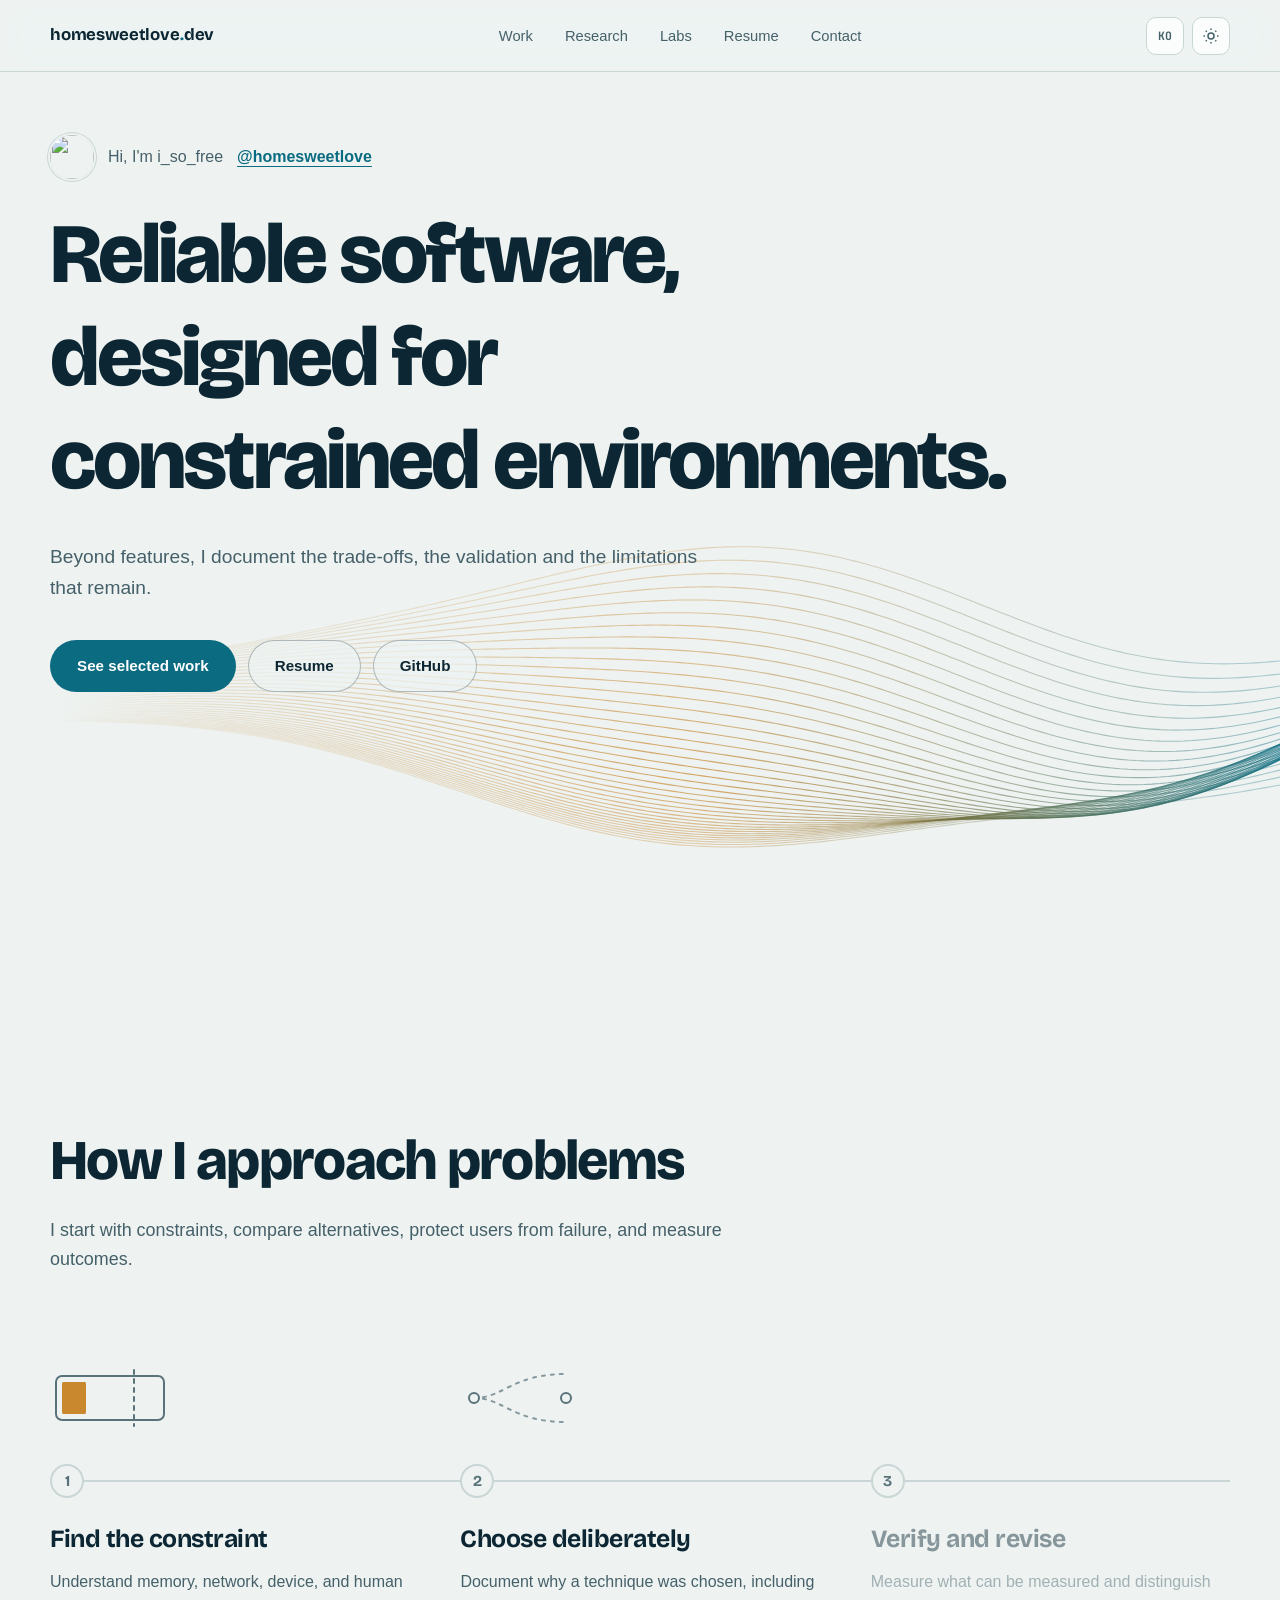
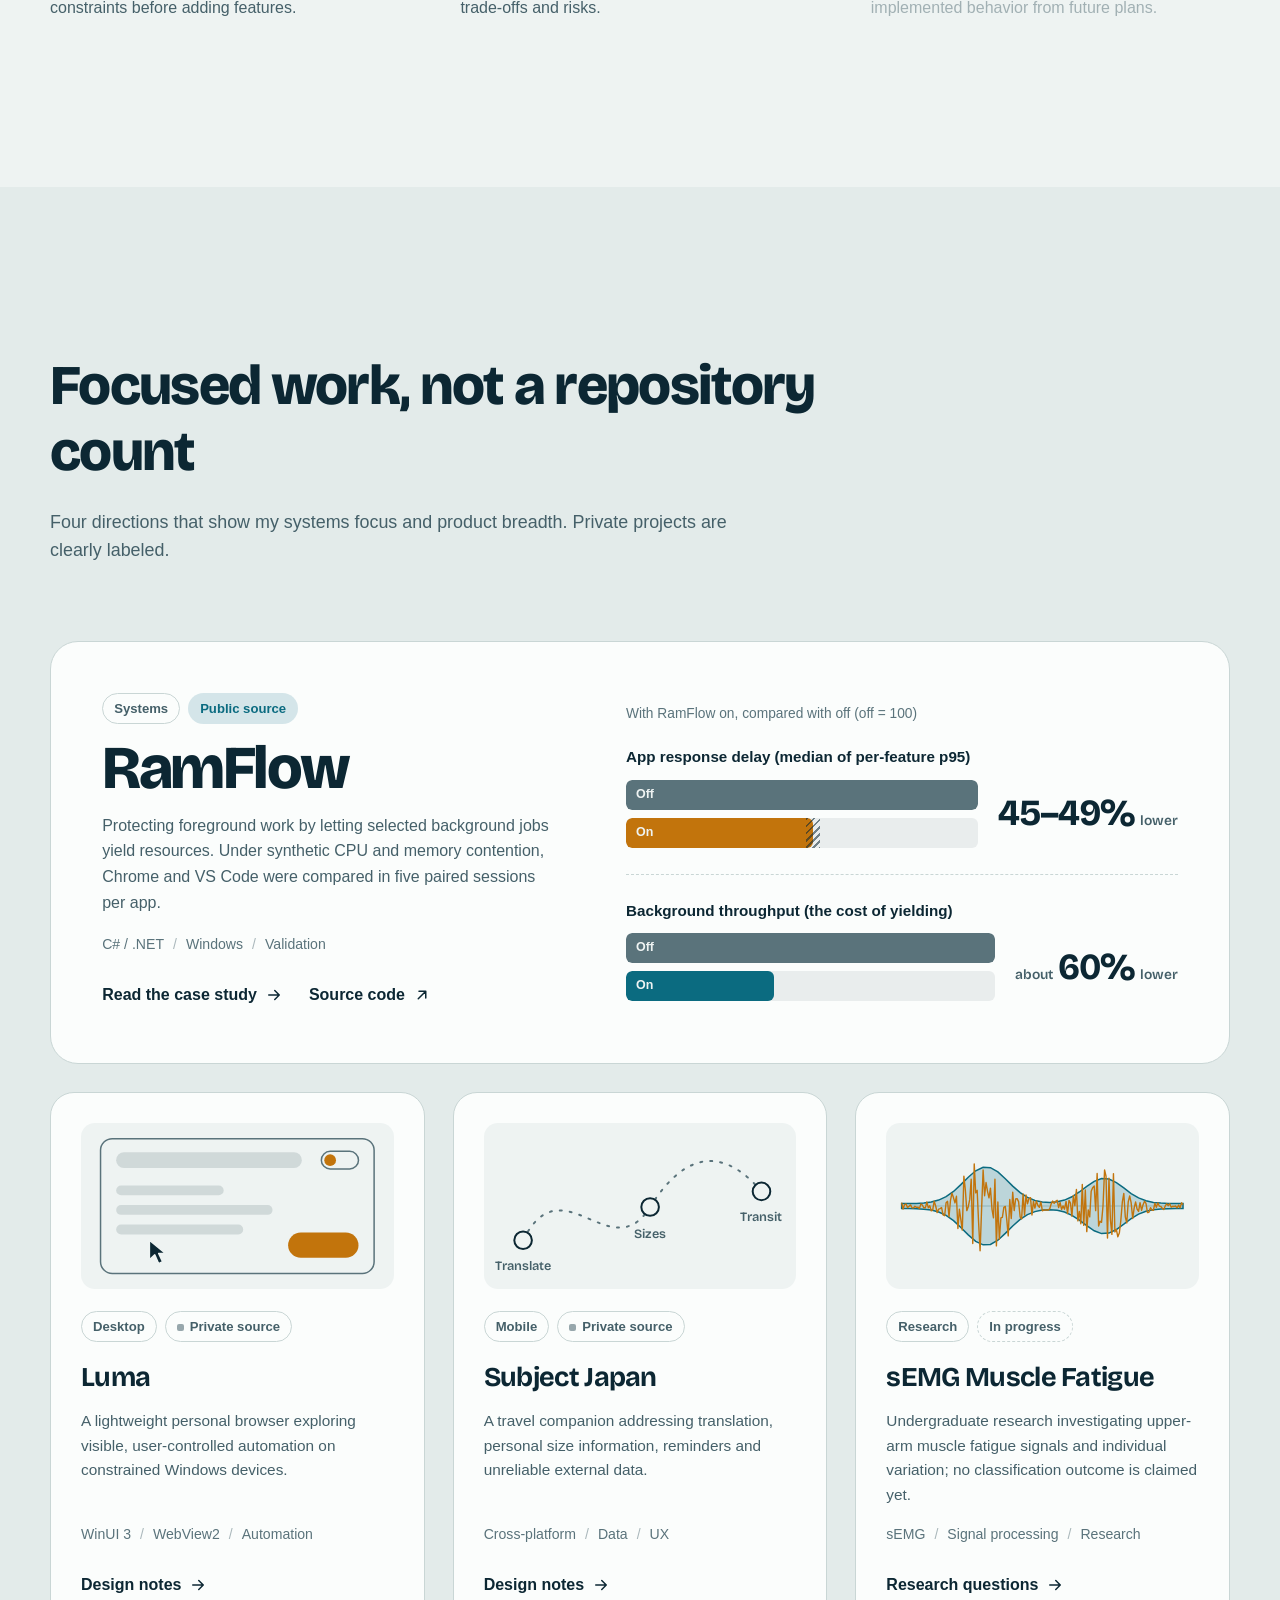
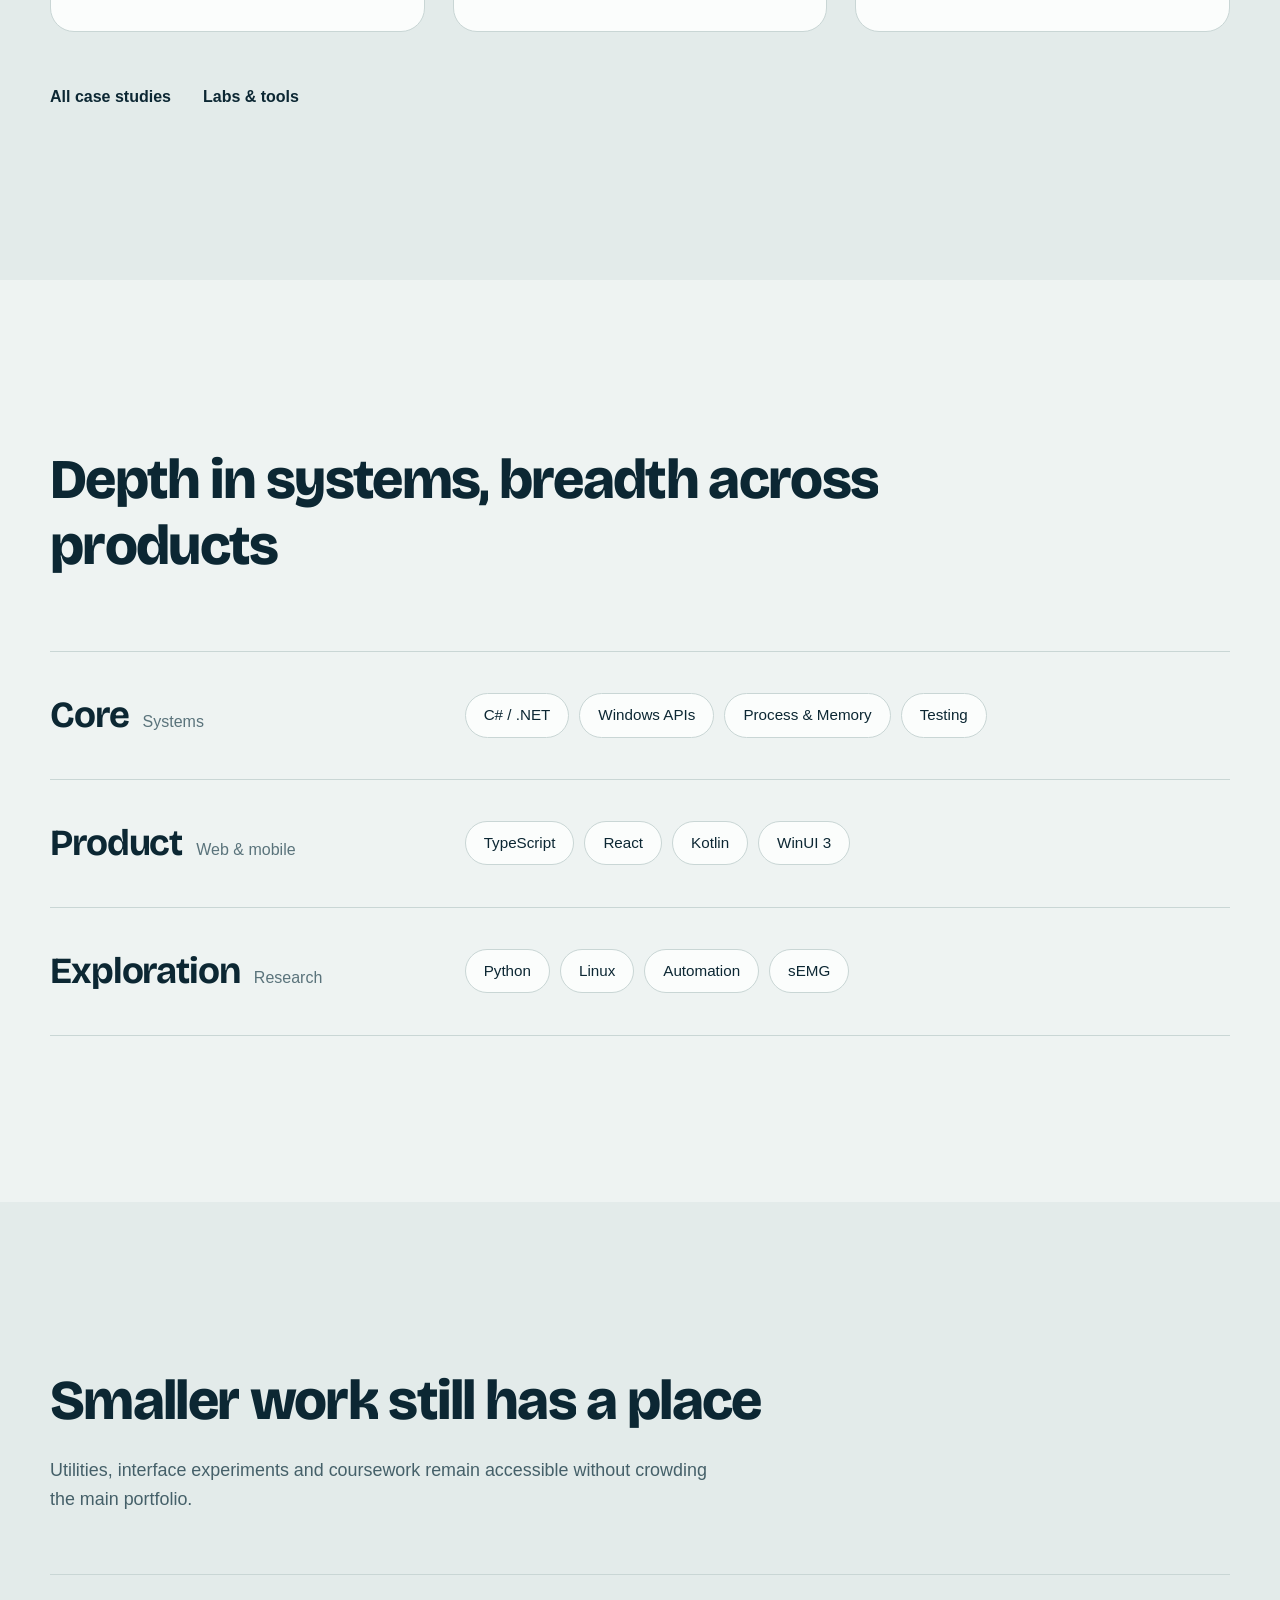
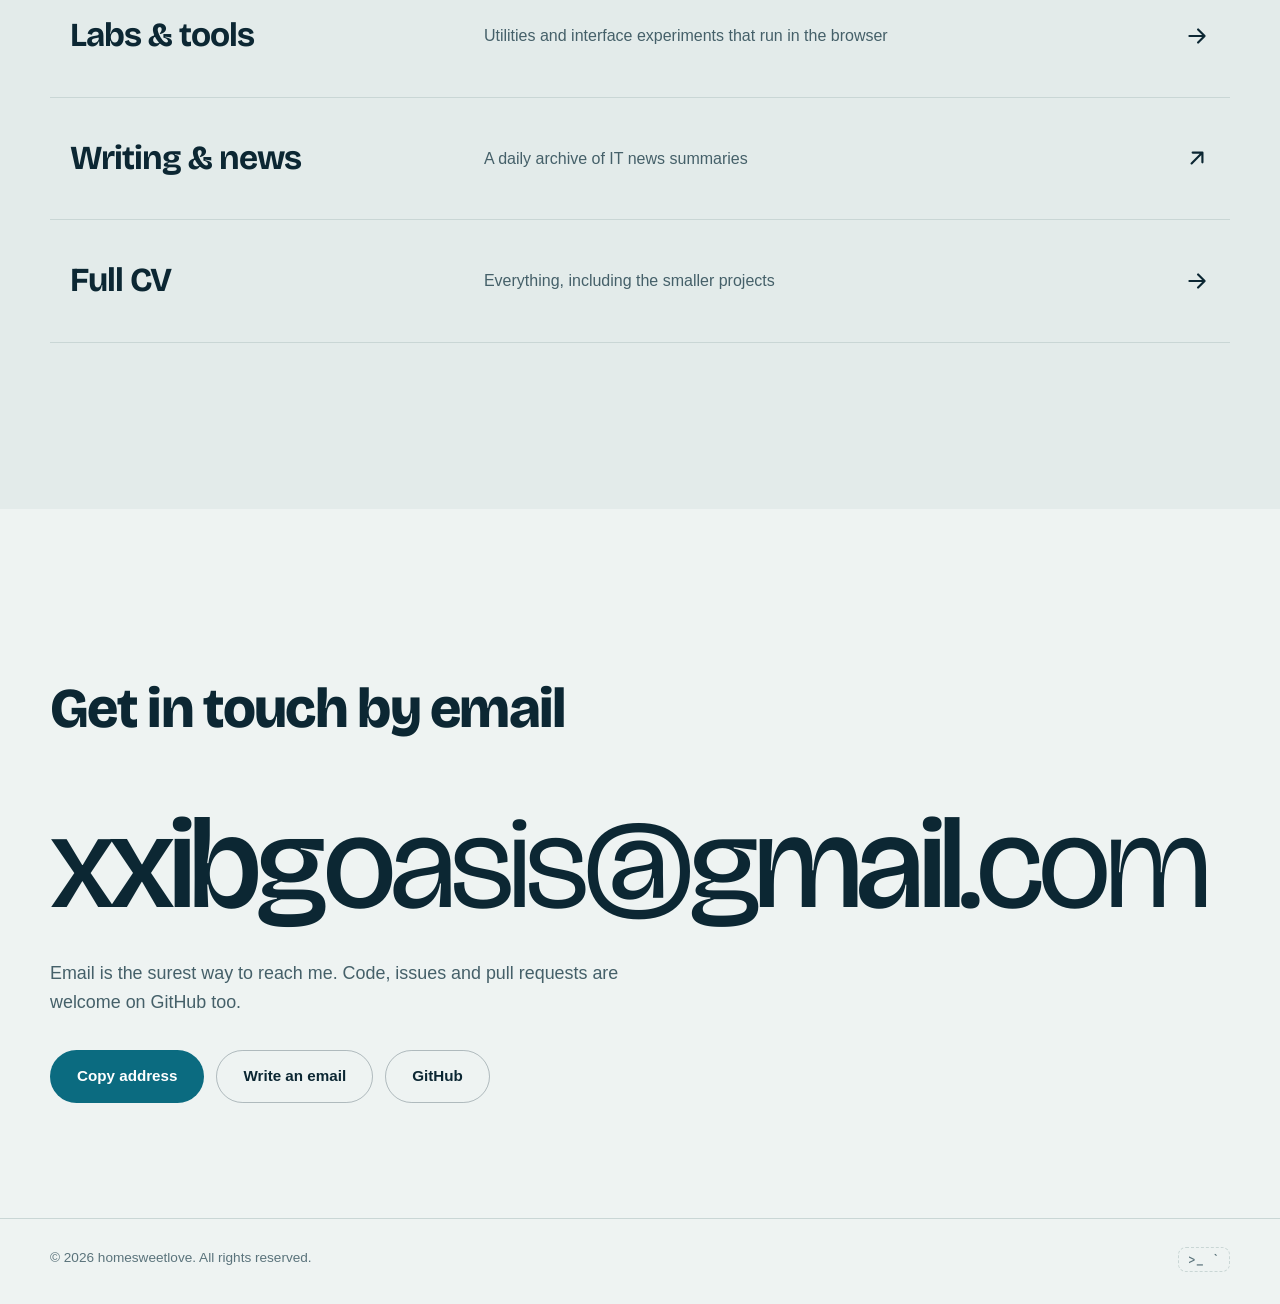
==== commit 2ce0617f: "첫 화면 그림을 흐르는 선 다발로 교체, 연락처를 이메일로 변경 Co-Authored-By: Claude Fable 5.2 <noreply@anthropic.com> Claude-" ====
--- a/index.html
+++ b/index.html
@@ -29,7 +29,7 @@
 <link rel="preconnect" href="https://cdn.jsdelivr.net" crossorigin>
 <link href="https://fonts.googleapis.com/css2?family=Bricolage+Grotesque:opsz,wght@12..96,200..800&family=JetBrains+Mono:wght@400;500;600&display=swap" rel="stylesheet">
 <link rel="stylesheet" href="assets/style.css?v=13">
-<link rel="stylesheet" href="assets/home.css?v=1">
+<link rel="stylesheet" href="assets/home.css?v=2">
 <script src="assets/i18n.js?v=1"></script>
 <script>try{if(localStorage.getItem('skin')==='mac')document.documentElement.dataset.skin='mac';var t=localStorage.getItem('theme');if(t==='dark'||t==='light')document.documentElement.dataset.theme=t}catch(e){}document.documentElement.classList.add('js')</script>
 </head>
@@ -59,6 +59,7 @@
 
   <!-- 첫 화면 -->
   <section id="home" class="top">
+    <canvas class="top-flow" id="flow" aria-hidden="true"></canvas>
     <div class="wrap top-copy">
       <p class="top-hello">
         <img src="https://avatars.githubusercontent.com/u/232012965?v=4&amp;s=120" width="44" height="44" alt="">
@@ -76,14 +77,6 @@
         <a href="resume.html" class="btn btn-ghost" data-en="Resume">이력서</a>
         <a href="https://github.com/homesweetlove" target="_blank" rel="noopener" class="btn btn-ghost">GitHub</a>
       </div>
-    </div>
-    <div class="top-band" aria-hidden="true"><canvas class="top-signal" id="signal"></canvas></div>
-    <div class="wrap top-readout">
-      <p class="top-hint">
-        <span class="hint-mouse" data-en="Move your mouse. Like the muscle signals in my sEMG research, this line follows your hand.">마우스를 움직여 보세요. sEMG 연구에서 다루는 근육 신호처럼, 이 선은 손의 움직임을 따라 그려집니다.</span>
-        <span class="hint-touch" data-en="Swipe the screen. Like the muscle signals in my sEMG research, this line follows your hand.">화면을 쓸어 보세요. sEMG 연구에서 다루는 근육 신호처럼, 이 선은 손의 움직임을 따라 그려집니다.</span>
-      </p>
-      <p class="top-level" aria-hidden="true"><span data-en="Strength">세기</span><b id="sig-amp">0.00</b><i class="level"><i id="sig-bar"></i></i></p>
     </div>
   </section>
 
@@ -227,9 +220,15 @@
   <!-- 연락 -->
   <section id="contact" class="blk reach">
     <div class="wrap">
-      <h2 class="blk-title" data-words data-en="Let's meet on GitHub">GitHub에서 만나요</h2>
-      <a class="reach-name" id="reach-name" href="https://github.com/homesweetlove" target="_blank" rel="noopener" aria-label="GitHub @homesweetlove">@homesweetlove</a>
-      <p class="reach-desc" data-rv data-en="GitHub is the surest way to reach me. Code, issues and pull requests are all welcome.">가장 확실한 연락 방법은 GitHub입니다. 코드, 이슈, PR 어디서든 환영합니다.</p>
+      <h2 class="blk-title" data-words data-en="Get in touch by email">이메일로 연락 주세요</h2>
+      <a class="reach-name" id="reach-name" href="mailto:xxibgoasis@gmail.com" aria-label="xxibgoasis@gmail.com">xxibgoasis@gmail.com</a>
+      <p class="reach-desc" data-rv data-en="Email is the surest way to reach me. Code, issues and pull requests are welcome on GitHub too.">가장 확실한 연락 방법은 이메일입니다. 코드와 이슈, PR은 GitHub에서도 환영합니다.</p>
+      <div class="reach-actions" data-rv>
+        <button class="btn btn-primary" type="button" id="copy-mail" data-mail="xxibgoasis@gmail.com" data-done="복사했습니다" data-en-data-done="Copied"><span data-en="Copy address">주소 복사</span></button>
+        <a class="btn btn-ghost" href="mailto:xxibgoasis@gmail.com" data-en="Write an email">메일 쓰기</a>
+        <a class="btn btn-ghost" href="https://github.com/homesweetlove" target="_blank" rel="noopener">GitHub</a>
+      </div>
+      <p class="sr-note" id="copy-note" role="status" aria-live="polite"></p>
     </div>
   </section>
 
@@ -243,7 +242,7 @@
 </footer>
 
 <script>i18n.apply()</script>
-<script src="assets/home.js?v=1"></script>
+<script src="assets/home.js?v=2"></script>
 <script src="assets/terminal.js?v=4"></script>
 </body>
 </html>
--- a/assets/home.css
+++ b/assets/home.css
@@ -51,13 +51,13 @@
 .top{
   position: relative; min-height: 100svh; overflow: hidden;
   display: flex; flex-direction: column;
-  padding-top: calc(var(--nav-h) + clamp(28px, 7vh, 84px));
-}
-.top-band{ position: relative; flex: 1 1 auto; min-height: clamp(150px, 24vh, 300px); margin-top: clamp(20px, 4vh, 44px); }
-.top-signal{
-  position: absolute; inset: 0; width: 100%; height: 100%;
-  -webkit-mask-image: linear-gradient(to bottom, transparent, #000 22%, #000 78%, transparent);
-          mask-image: linear-gradient(to bottom, transparent, #000 22%, #000 78%, transparent);
+  padding-block: calc(var(--nav-h) + clamp(28px, 7vh, 84px)) clamp(170px, 30vh, 340px);
+}
+.top-flow{
+  position: absolute; inset: 0; width: 100%; height: 100%; pointer-events: none;
+  -webkit-mask-image: linear-gradient(to right, transparent 4%, #000 52%), linear-gradient(to bottom, transparent 30%, #000 62%);
+          mask-image: linear-gradient(to right, transparent 4%, #000 52%), linear-gradient(to bottom, transparent 30%, #000 62%);
+  -webkit-mask-composite: source-in; mask-composite: intersect;
 }
 .top-copy{ position: relative; z-index: 1; }
 .top-hello{
@@ -76,26 +76,14 @@
 .top-desc{ margin: clamp(18px, 3vh, 30px) 0 0; max-width: 34em; font-size: clamp(1rem, 1.5vw, 1.2rem); color: var(--text-dim); }
 .top-actions{ display: flex; flex-wrap: wrap; gap: 12px; margin-top: clamp(22px, 4vh, 36px); }
 
-.top-readout{
-  position: relative; z-index: 1; display: flex; align-items: flex-end; justify-content: space-between; gap: 24px;
-  padding-block: 10px 26px; font-size: .88rem; color: var(--text-dim);
-}
-.top-hint{ margin: 0; max-width: 30em; text-wrap: pretty; }
-.hint-touch{ display: none; }
-@media (hover: none){ .hint-mouse{ display: none; } .hint-touch{ display: inline; } }
-.top-level{ margin: 0; display: flex; align-items: center; gap: 10px; white-space: nowrap; }
-.top-level b{ font-family: var(--display); font-size: 1.5rem; font-weight: 600; color: var(--text); font-variant-numeric: tabular-nums; min-width: 3.2ch; }
-.level{ display: block; width: 96px; height: 6px; border-radius: 3px; background: color-mix(in srgb, var(--text) 14%, transparent); overflow: hidden; }
-.level i{ display: block; height: 100%; background: var(--trace); transform-origin: 0 50%; transform: scaleX(var(--v, 0)); }
-
 /* 첫 화면이 열릴 때 한 번만 재생 */
 @media (prefers-reduced-motion: no-preference){
   .js .top-title .ln-in{ animation: rise 1s var(--ease) both; }
   .js .top-title .ln:nth-child(2) .ln-in{ animation-delay: .1s; }
   .js .top-title .ln:nth-child(3) .ln-in{ animation-delay: .2s; }
-  .js .top-hello, .js .top-desc, .js .top-actions, .js .top-readout{ animation: settle .9s var(--ease) both; }
-  .js .top-desc{ animation-delay: .45s; } .js .top-actions{ animation-delay: .55s; } .js .top-readout{ animation-delay: .9s; }
-  .js .top-band{ animation: fade 1.4s ease .5s both; }
+  .js .top-hello, .js .top-desc, .js .top-actions{ animation: settle .9s var(--ease) both; }
+  .js .top-desc{ animation-delay: .45s; } .js .top-actions{ animation-delay: .55s; }
+  .js .top-flow{ animation: fade 1.8s ease .4s both; }
 }
 @keyframes rise{ from{ transform: translateY(105%); } }
 @keyframes settle{ from{ opacity: 0; transform: translateY(14px); } }
@@ -315,6 +303,12 @@
 }
 @keyframes spread{ from{ clip-path: circle(0 at var(--vx, 50%) var(--vy, 0%)); } to{ clip-path: circle(150vmax at var(--vx, 50%) var(--vy, 0%)); } }
 
+/* 연락 단추 */
+.reach-actions{ display: flex; flex-wrap: wrap; gap: 12px; margin-top: clamp(22px, 3vw, 34px); }
+.home button.btn{ font: inherit; font-weight: 600; font-size: .95rem; }
+#copy-mail.done{ background: var(--envelope); }
+.sr-note{ position: absolute; width: 1px; height: 1px; overflow: hidden; clip-path: inset(50%); white-space: nowrap; }
+
 /* ---------- 좁은 화면 ---------- */
 @media (max-width: 960px){
   .lead{ grid-template-columns: 1fr; }
@@ -322,8 +316,11 @@
   .card-fig{ max-width: 420px; }
 }
 @media (max-width: 760px){
+  .top-flow{
+    -webkit-mask-image: linear-gradient(to bottom, transparent 52%, #000 78%);
+            mask-image: linear-gradient(to bottom, transparent 52%, #000 78%);
+  }
   .home .wrap, .home .nav-inner, .home .footer .section-inner{ width: min(1180px, 100% - 40px); }
-  .top-readout{ flex-direction: column; align-items: flex-start; gap: 12px; }
   .steps{ grid-template-columns: 1fr; gap: 40px; padding-left: 54px; }
   .steps::before, .steps::after{ left: 16px; right: auto; top: 0; bottom: 0; width: 2px; height: auto; transform-origin: 50% 0; }
   .steps::after{ transform: scaleY(var(--p)); }
@@ -342,3 +339,5 @@
 }
 
 :root[data-skin="mac"] .home .lang-toggle{ width: auto; padding: 0 7px; }
+
+.top .btn-ghost{ background: color-mix(in srgb, var(--bg) 72%, transparent); -webkit-backdrop-filter: blur(6px); backdrop-filter: blur(6px); }
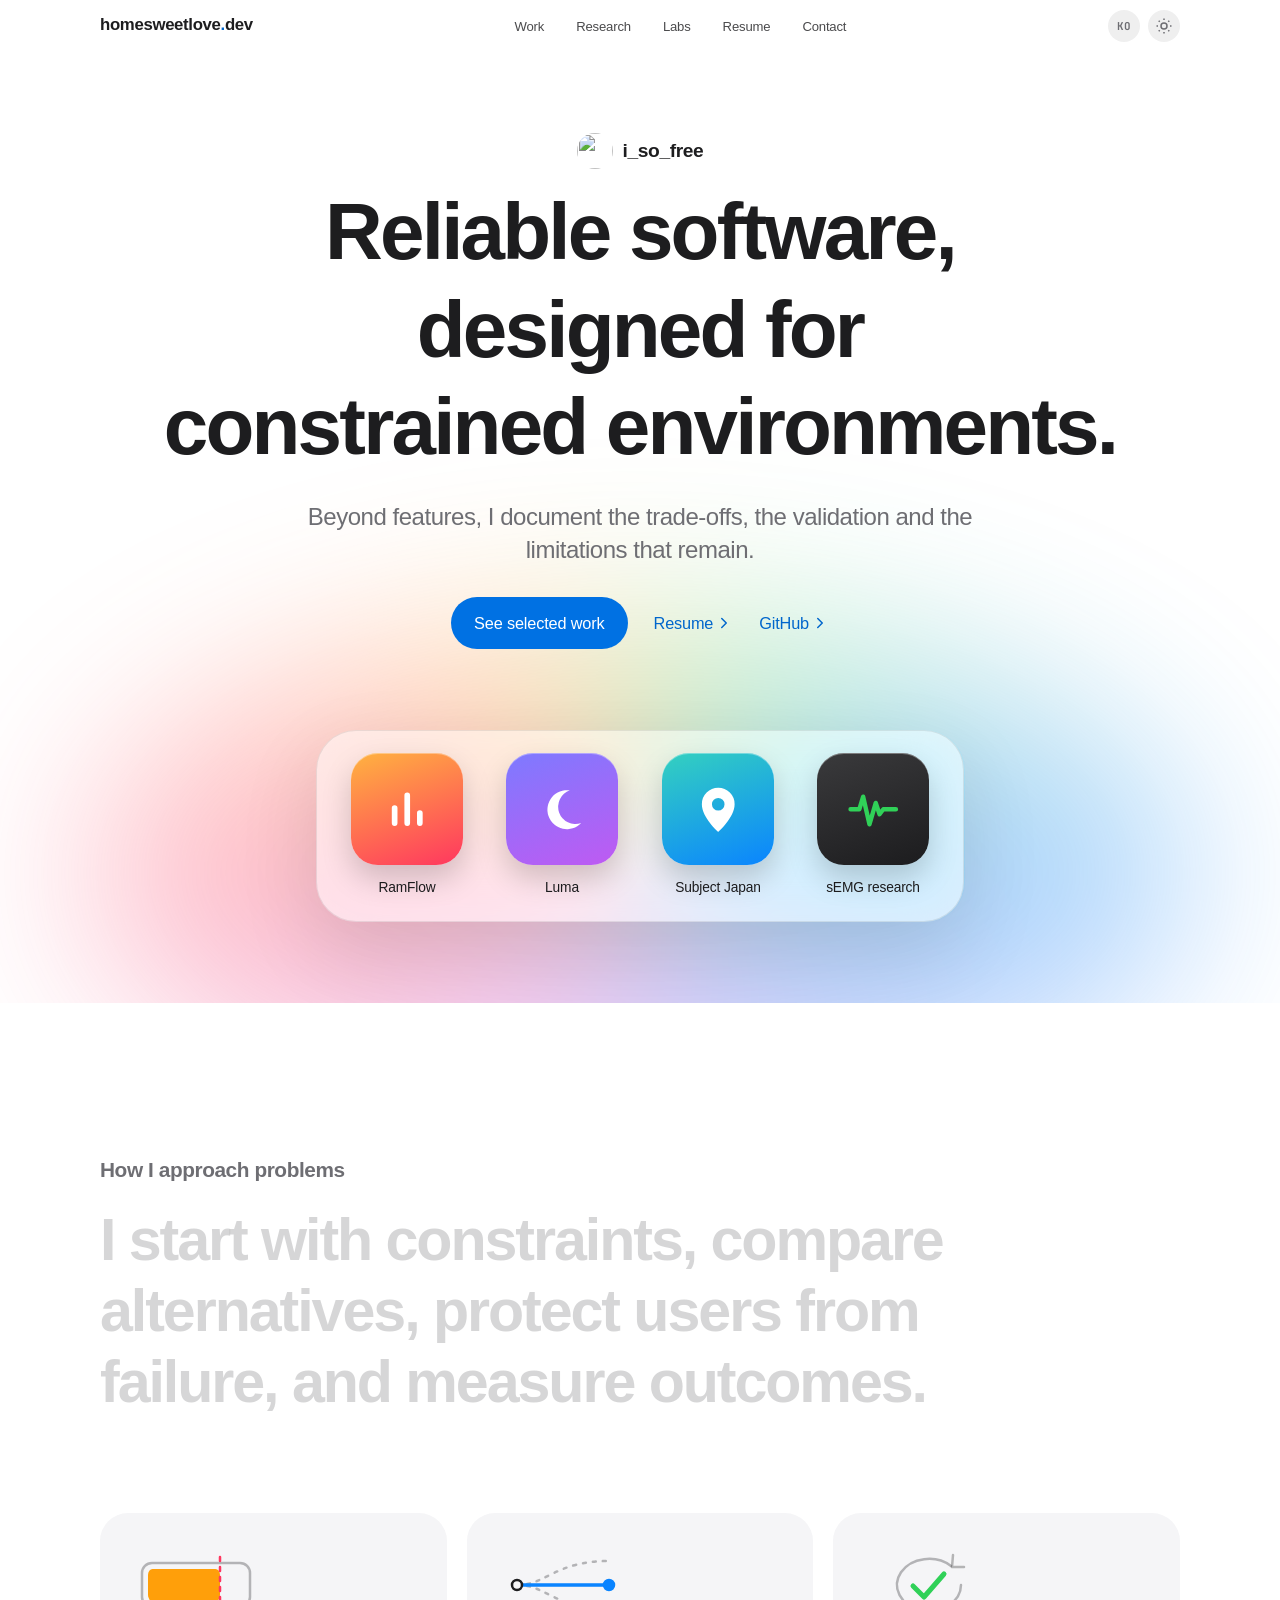
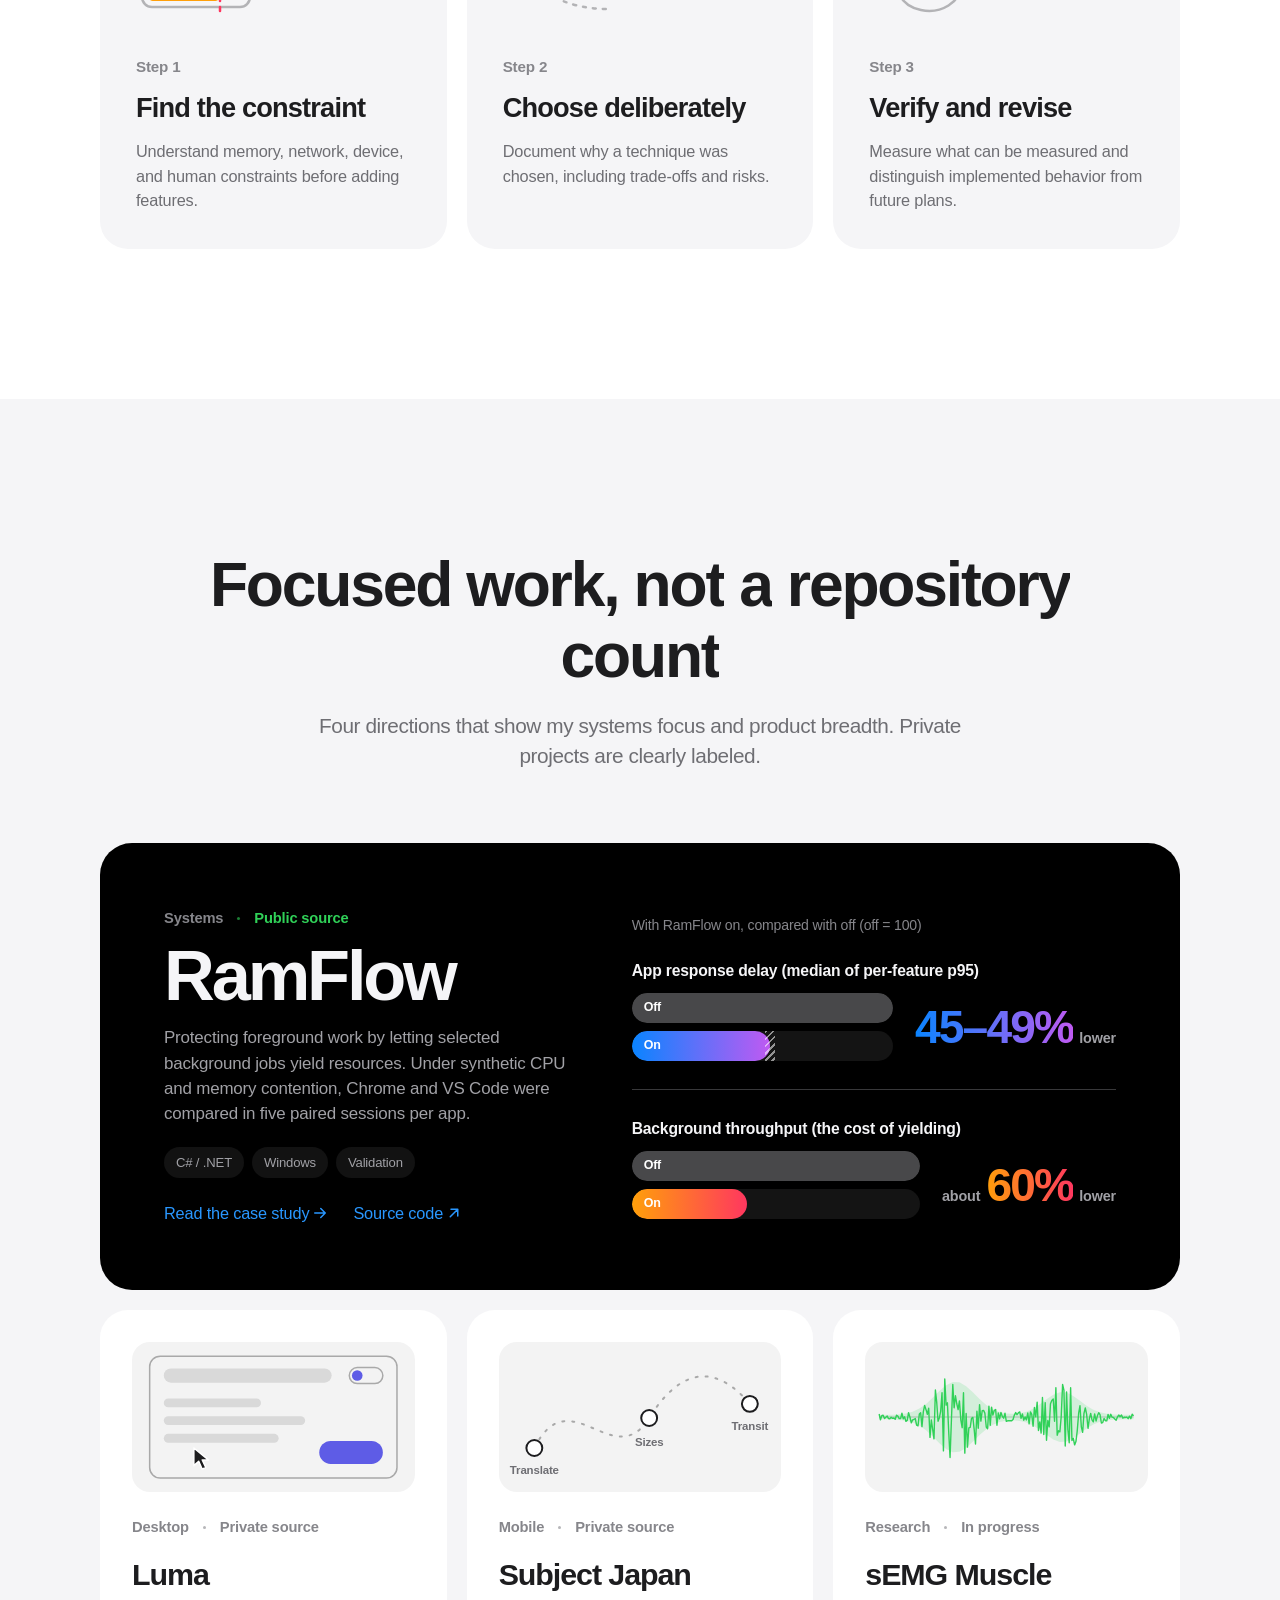
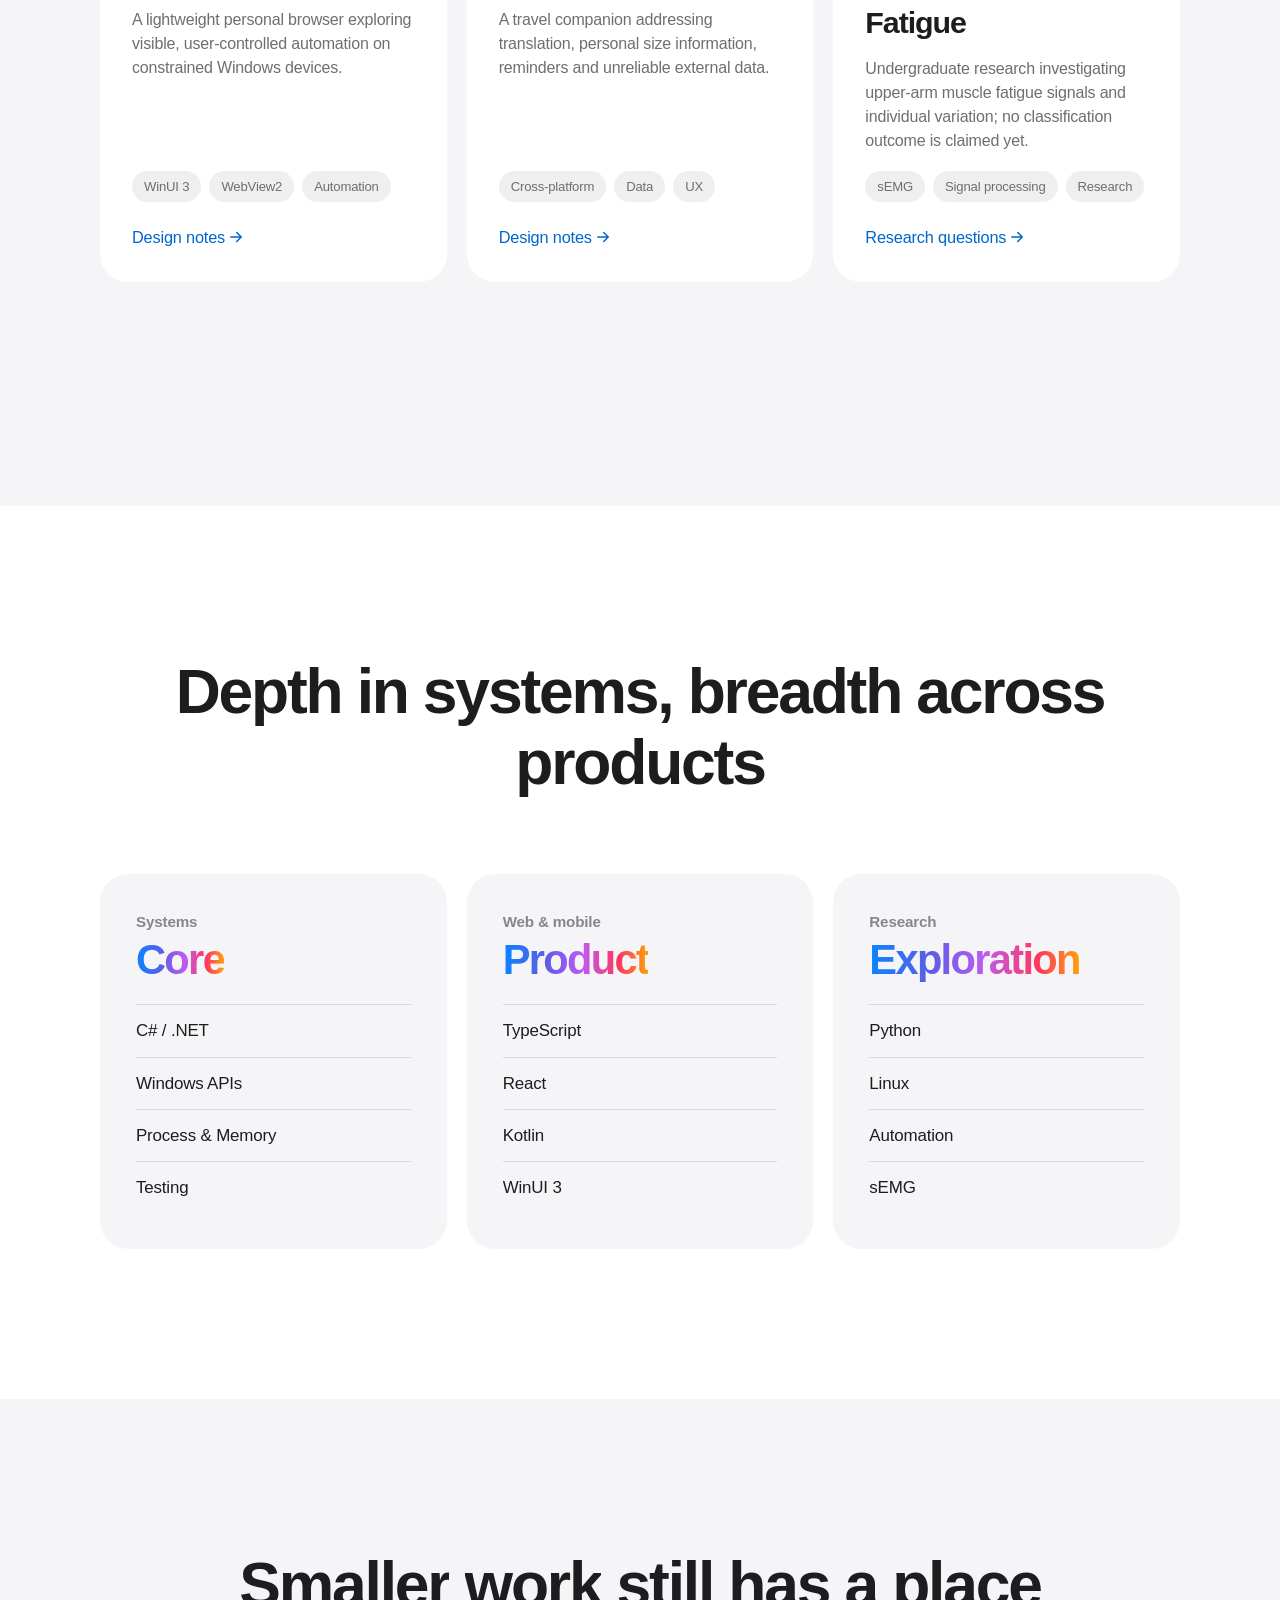
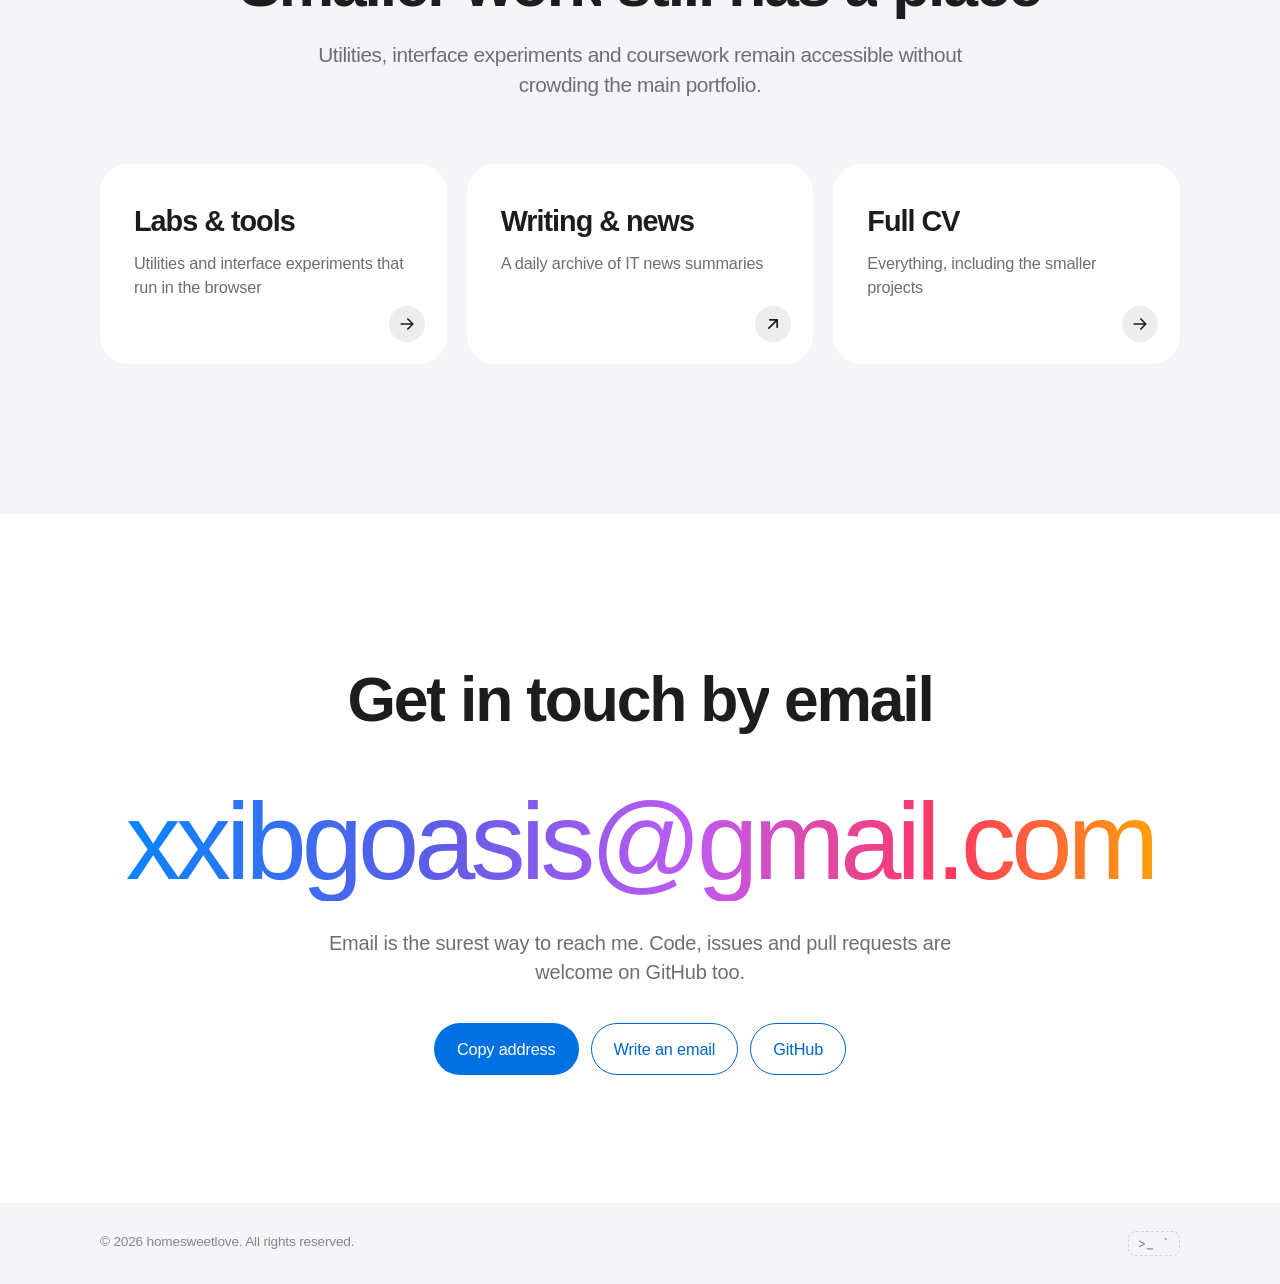
==== commit 91b092c1: "홈 화면을 밝고 여백 넓은 구성으로 새로 디자인 - 가운데 정렬 큰 제목, 번지는 빛, 프로젝트 아이콘 모음 - 스크롤에 따라 낱말이 켜지는 문장, 둥근 타일 구성 - 무채색 바탕" ====
--- a/index.html
+++ b/index.html
@@ -6,7 +6,8 @@
 <title>i_so_free · Systems & Product Engineering</title>
 <meta name="description" content="제약된 환경에서 신뢰할 수 있는 소프트웨어를 설계합니다. RamFlow, Luma, Subject Japan, sEMG 연구 사례." data-en-content="Engineering reliable, resource-aware systems. Selected work in desktop, automation, mobile and sEMG research.">
 <link rel="canonical" href="https://homesweetlove.github.io/">
-<meta name="theme-color" content="#08202b">
+<meta name="theme-color" content="#ffffff" media="(prefers-color-scheme: light)">
+<meta name="theme-color" content="#000000" media="(prefers-color-scheme: dark)">
 <meta property="og:type" content="website">
 <meta property="og:site_name" content="homesweetlove.dev">
 <meta property="og:locale" content="ko_KR">
@@ -27,15 +28,13 @@
 <link rel="preconnect" href="https://fonts.googleapis.com">
 <link rel="preconnect" href="https://fonts.gstatic.com" crossorigin>
 <link rel="preconnect" href="https://cdn.jsdelivr.net" crossorigin>
-<link href="https://fonts.googleapis.com/css2?family=Bricolage+Grotesque:opsz,wght@12..96,200..800&family=JetBrains+Mono:wght@400;500;600&display=swap" rel="stylesheet">
-<link rel="stylesheet" href="assets/style.css?v=13">
-<link rel="stylesheet" href="assets/home.css?v=2">
+<link href="https://fonts.googleapis.com/css2?family=JetBrains+Mono:wght@400;500;600&display=swap" rel="stylesheet">
+<link rel="stylesheet" href="assets/style.css?v=14">
+<link rel="stylesheet" href="assets/home.css?v=3">
 <script src="assets/i18n.js?v=1"></script>
 <script>try{if(localStorage.getItem('skin')==='mac')document.documentElement.dataset.skin='mac';var t=localStorage.getItem('theme');if(t==='dark'||t==='light')document.documentElement.dataset.theme=t}catch(e){}document.documentElement.classList.add('js')</script>
 </head>
 <body class="home">
-
-<div class="scroll-meter" aria-hidden="true"><i id="scroll-meter"></i></div>
 
 <nav class="nav" id="nav">
   <div class="nav-inner">
@@ -59,12 +58,11 @@
 
   <!-- 첫 화면 -->
   <section id="home" class="top">
-    <canvas class="top-flow" id="flow" aria-hidden="true"></canvas>
+    <i class="glow" aria-hidden="true"></i>
     <div class="wrap top-copy">
       <p class="top-hello">
-        <img src="https://avatars.githubusercontent.com/u/232012965?v=4&amp;s=120" width="44" height="44" alt="">
-        <span data-en="Hi, I'm i_so_free">안녕하세요, i_so_free입니다</span>
-        <a href="https://github.com/homesweetlove" target="_blank" rel="noopener">@homesweetlove</a>
+        <img src="https://avatars.githubusercontent.com/u/232012965?v=4&amp;s=120" width="36" height="36" alt="">
+        <span>i_so_free</span>
       </p>
       <h1 class="top-title">
         <span class="ln"><span class="ln-in" data-en="Reliable software,">제약된 환경에서도</span></span>
@@ -73,34 +71,40 @@
       </h1>
       <p class="top-desc" data-en="Beyond features, I document the trade-offs, the validation and the limitations that remain.">기능뿐 아니라 설계 판단과 검증, 남은 한계를 기록합니다.</p>
       <div class="top-actions">
-        <a href="#projects" class="btn btn-primary" data-magnet data-en="See selected work">대표 프로젝트 보기</a>
-        <a href="resume.html" class="btn btn-ghost" data-en="Resume">이력서</a>
-        <a href="https://github.com/homesweetlove" target="_blank" rel="noopener" class="btn btn-ghost">GitHub</a>
+        <a href="#projects" class="btn btn-primary" data-en="See selected work">대표 프로젝트 보기</a>
+        <a href="resume.html" class="tlink"><span data-en="Resume">이력서</span><svg viewBox="0 0 24 24" aria-hidden="true"><path d="M9 6l6 6-6 6"/></svg></a>
+        <a href="https://github.com/homesweetlove" target="_blank" rel="noopener" class="tlink"><span>GitHub</span><svg viewBox="0 0 24 24" aria-hidden="true"><path d="M9 6l6 6-6 6"/></svg></a>
       </div>
     </div>
+    <ul class="dock">
+      <li><a href="work.html#ramflow"><span class="app a1"><svg viewBox="0 0 48 48" aria-hidden="true"><path d="M14 35V23M24 35V13M34 35V27"/></svg></span><b>RamFlow</b></a></li>
+      <li><a href="work.html#luma"><span class="app a2"><svg viewBox="0 0 48 48" aria-hidden="true"><path class="fill" d="M30 9a15.5 15.5 0 1 0 9 26A13 13 0 0 1 30 9z"/></svg></span><b>Luma</b></a></li>
+      <li><a href="work.html#subject-japan"><span class="app a3"><svg viewBox="0 0 48 48" aria-hidden="true"><path class="fill" fill-rule="evenodd" d="M24 42s13-11.5 13-22a13 13 0 0 0-26 0c0 10.500 13 22 13 22zm0-17a5 5 0 1 0 0-10 5 5 0 0 0 0 10z"/></svg></span><b>Subject Japan</b></a></li>
+      <li><a href="work.html#semg"><span class="app a4"><svg viewBox="0 0 48 48" aria-hidden="true"><path d="M6 24h7l3-10 5 22 5-17 3 9 3-4h10"/></svg></span><b data-en="sEMG research">sEMG 연구</b></a></li>
+    </ul>
   </section>
 
   <!-- 일하는 방식 -->
   <section id="about" class="blk">
     <div class="wrap">
-      <h2 class="blk-title" data-words data-en="How I approach problems">문제를 해결하는 방식</h2>
-      <p class="blk-intro" data-rv data-en="I start with constraints, compare alternatives, protect users from failure, and measure outcomes.">먼저 제약 조건을 정의하고, 대안을 비교하고, 실패 시 복구를 설계한 뒤, 결과를 측정합니다.</p>
+      <h2 class="blk-small" data-rv data-en="How I approach problems">문제를 해결하는 방식</h2>
+      <p class="say" id="say" data-en="I start with constraints, compare alternatives, protect users from failure, and measure outcomes.">먼저 제약 조건을 정의하고, 대안을 비교하고, 실패 시 복구를 설계한 뒤, 결과를 측정합니다.</p>
       <ol class="steps" id="steps">
-        <li class="step">
-          <svg class="step-fig fig-limit" viewBox="0 0 120 72" aria-hidden="true"><rect class="f-frame" x="6" y="14" width="108" height="44" rx="6"/><rect class="f-fill" x="12" y="20" width="96" height="32" rx="3"/><path class="f-wall" d="M84 8v56"/></svg>
-          <span class="step-no">1</span>
+        <li class="step" data-rv>
+          <svg class="step-fig fig-limit" viewBox="0 0 120 72" aria-hidden="true"><rect class="f-frame" x="6" y="14" width="108" height="44" rx="10"/><rect class="f-fill" x="12" y="20" width="96" height="32" rx="6"/><path class="f-wall" d="M84 8v56"/></svg>
+          <p class="step-no" data-en="Step 1">첫째</p>
           <h3 data-en="Find the constraint">제약부터 찾기</h3>
           <p data-en="Understand memory, network, device, and human constraints before adding features.">기능을 추가하기 전에 메모리, 네트워크, 기기, 사용자의 제약을 먼저 파악합니다.</p>
         </li>
-        <li class="step">
+        <li class="step" data-rv>
           <svg class="step-fig fig-pick" viewBox="0 0 120 72" aria-hidden="true"><path class="f-alt" d="M14 36C44 36 52 12 106 12"/><path class="f-alt" d="M14 36C44 36 52 60 106 60"/><path class="f-main" pathLength="1" d="M14 36h92"/><circle class="f-node" cx="14" cy="36" r="5"/><circle class="f-end" cx="106" cy="36" r="5"/></svg>
-          <span class="step-no">2</span>
+          <p class="step-no" data-en="Step 2">둘째</p>
           <h3 data-en="Choose deliberately">근거를 갖고 고르기</h3>
           <p data-en="Document why a technique was chosen, including trade-offs and risks.">기술을 선택한 이유와 포기한 대안, 위험을 문서로 남깁니다.</p>
         </li>
-        <li class="step">
+        <li class="step" data-rv>
           <svg class="step-fig fig-check" viewBox="0 0 120 72" aria-hidden="true"><path class="f-loop" pathLength="1" d="M92 36a32 26 0 1 1-10-19"/><path class="f-head" d="M84 6l-1 12 12 0"/><path class="f-tick" pathLength="1" d="M44 37l11 11 20-23"/></svg>
-          <span class="step-no">3</span>
+          <p class="step-no" data-en="Step 3">셋째</p>
           <h3 data-en="Verify and revise">확인하고 고치기</h3>
           <p data-en="Measure what can be measured and distinguish implemented behavior from future plans.">측정 가능한 결과를 확인하고, 구현된 내용과 앞으로의 계획을 구분합니다.</p>
         </li>
@@ -131,13 +135,13 @@
             <p class="m-name" data-en="App response delay (median of per-feature p95)">앱 응답 지연 (기능별 p95 중앙값)</p>
             <div class="m-track"><i class="m-bar m-off" style="--w:100%"></i><span data-en="Off">끔</span></div>
             <div class="m-track"><i class="m-bar m-on" style="--w:53%"></i><i class="m-range" style="--l:51%;--r:55%"></i><span data-en="On">켬</span></div>
-            <p class="m-num"><b data-count="45">45</b>–<b data-count="49">49</b>%<span data-en="lower">감소</span></p>
+            <p class="m-num"><em><b data-count="45">45</b>–<b data-count="49">49</b>%</em><span data-en="lower">감소</span></p>
           </div>
           <div class="m-row m-cost">
             <p class="m-name" data-en="Background throughput (the cost of yielding)">배경 작업 처리량 (양보한 대가)</p>
             <div class="m-track"><i class="m-bar m-off" style="--w:100%"></i><span data-en="Off">끔</span></div>
             <div class="m-track"><i class="m-bar m-on" style="--w:40%"></i><span data-en="On">켬</span></div>
-            <p class="m-num"><small data-en="about">약</small><b data-count="60">60</b>%<span data-en="lower">감소</span></p>
+            <p class="m-num"><small data-en="about">약</small><em><b data-count="60">60</b>%</em><span data-en="lower">감소</span></p>
           </div>
         </figure>
       </article>
@@ -242,7 +246,7 @@
 </footer>
 
 <script>i18n.apply()</script>
-<script src="assets/home.js?v=2"></script>
+<script src="assets/home.js?v=3"></script>
 <script src="assets/terminal.js?v=4"></script>
 </body>
 </html>
--- a/assets/style.css
+++ b/assets/style.css
@@ -1,50 +1,50 @@
 @import url("https://cdn.jsdelivr.net/gh/orioncactus/pretendard@v1.3.9/dist/web/variable/pretendardvariable-dynamic-subset.min.css");
 /* ---------- tokens ---------- */
 :root{
-  --bg: #eef3f2;
-  --bg-alt: #e3ebea;
-  --surface: #fbfdfc;
-  --border: #c9d6d5;
-  --text: #0c2733;
-  --text-dim: #456069;
-  --text-faint: #5a737b;
-  --accent: #0b6b80;
-  --accent-2: #c2740c;
+  --bg: #ffffff;
+  --bg-alt: #f5f5f7;
+  --surface: #ffffff;
+  --border: #d2d2d7;
+  --text: #1d1d1f;
+  --text-dim: #6e6e73;
+  --text-faint: #86868b;
+  --accent: #0066cc;
+  --accent-2: #bf5af2;
   --on-accent: #ffffff;
-  --accent-grad: linear-gradient(135deg, var(--accent), color-mix(in srgb, var(--accent) 78%, var(--accent-2)));
-  --shadow: 0 10px 34px rgba(12, 39, 51, 0.10);
-  --radius: 16px;
+  --accent-grad: linear-gradient(135deg, #0071e3, #0071e3);
+  --shadow: 0 10px 34px rgba(0, 0, 0, 0.08);
+  --radius: 18px;
   --nav-h: 72px;
 }
 
 @media (prefers-color-scheme: dark){
   :root:not([data-theme="light"]) {
-    --bg: #08202b;
-    --bg-alt: #0b2835;
-    --surface: #0f3140;
-    --border: #1e4656;
-    --text: #eaf2f1;
-    --text-dim: #a3bbc1;
-    --text-faint: #7c979f;
-    --accent: #ffb547;
-    --accent-2: #6fd6c4;
-    --on-accent: #08202b;
-    --shadow: 0 10px 34px rgba(0,0,0,0.35);
+    --bg: #000000;
+    --bg-alt: #101012;
+    --surface: #1c1c1e;
+    --border: #38383a;
+    --text: #f5f5f7;
+    --text-dim: #a1a1a6;
+    --text-faint: #86868b;
+    --accent: #2997ff;
+    --accent-2: #bf5af2;
+    --on-accent: #ffffff;
+    --shadow: 0 10px 34px rgba(0,0,0,0.5);
   }
 }
 
 :root[data-theme="dark"]{
-  --bg: #08202b;
-  --bg-alt: #0b2835;
-  --surface: #0f3140;
-  --border: #1e4656;
-  --text: #eaf2f1;
-  --text-dim: #a3bbc1;
-  --text-faint: #7c979f;
-  --accent: #ffb547;
-  --accent-2: #6fd6c4;
-  --on-accent: #08202b;
-  --shadow: 0 10px 34px rgba(0,0,0,0.35);
+  --bg: #000000;
+  --bg-alt: #101012;
+  --surface: #1c1c1e;
+  --border: #38383a;
+  --text: #f5f5f7;
+  --text-dim: #a1a1a6;
+  --text-faint: #86868b;
+  --accent: #2997ff;
+  --accent-2: #bf5af2;
+  --on-accent: #ffffff;
+  --shadow: 0 10px 34px rgba(0,0,0,0.5);
 }
 
 *{ box-sizing: border-box; }
--- a/assets/home.css
+++ b/assets/home.css
@@ -1,232 +1,236 @@
-/* 홈 화면 전용 스타일. 색상 값과 상단 메뉴·터미널·mac 테마는 style.css 를 그대로 씁니다. */
+/* 홈 화면 전용 스타일 (밝고 여백이 넓은 구성). 색상 값과 상단 메뉴·터미널·mac 테마는 style.css 를 그대로 씁니다. */
 
 .home{
-  --display: 'Bricolage Grotesque', 'Pretendard Variable', Pretendard, -apple-system, BlinkMacSystemFont, "Apple SD Gothic Neo", "Noto Sans KR", "Noto Sans CJK KR", "Malgun Gothic", sans-serif;
-  --trace: var(--accent-2);
-  --envelope: var(--accent);
+  --blue: #0071e3;
+  --rainbow: linear-gradient(90deg, #0a84ff, #5e5ce6 30%, #bf5af2 55%, #ff375f 80%, #ff9f0a);
+  --tile: var(--bg-alt);
   --ease: cubic-bezier(.2,.7,.1,1);
+  --spring: cubic-bezier(.3,1.5,.5,1);
   word-break: keep-all;
   overflow-wrap: anywhere;
-}
-:root[data-theme="dark"] .home{ --trace: var(--accent); --envelope: var(--accent-2); }
-@media (prefers-color-scheme: dark){
-  :root:not([data-theme="light"]) .home{ --trace: var(--accent); --envelope: var(--accent-2); }
-}
-:root[data-skin="mac"] .home{ --display: inherit; }
-
-.home .wrap{ width: min(1180px, 100% - 48px); margin-inline: auto; }
-.home :focus-visible{ outline: 2px solid var(--accent); outline-offset: 3px; border-radius: 6px; }
-.home h1, .home h2, .home h3{ font-family: var(--display); }
-
-/* ---------- 위쪽 진행 막대 · 메뉴 ---------- */
-.scroll-meter{ position: fixed; inset: 0 0 auto 0; height: 3px; z-index: 200; pointer-events: none; }
-.scroll-meter i{ display: block; height: 100%; background: var(--trace); transform-origin: 0 50%; transform: scaleX(var(--p, 0)); }
-.home .nav{ transition: transform .45s var(--ease), box-shadow .3s ease; }
-:root:not([data-skin="mac"]) .home .nav.is-away{ transform: translateY(-100%); }
-.home .nav.is-raised{ box-shadow: 0 6px 24px rgba(0,0,0,.08); }
-.home .nav-inner{ max-width: none; width: min(1180px, 100% - 48px); padding: 0; }
-.home .nav-logo{ font-family: var(--display); font-weight: 700; letter-spacing: -0.01em; }
-.home .nav-links a{ position: relative; padding: 6px 0; }
-.home .nav-links a::after{
-  content: ""; position: absolute; left: 0; right: 0; bottom: 0; height: 2px;
-  background: var(--trace); transform: scaleX(0); transform-origin: 100% 50%;
-  transition: transform .35s var(--ease);
-}
-.home .nav-links a:hover::after, .home .nav-links a:focus-visible::after{ transform: scaleX(1); transform-origin: 0 50%; }
-
-/* ---------- 단추 ---------- */
-.home .btn{ position: relative; overflow: hidden; isolation: isolate; cursor: pointer; }
-.home .btn-primary{ background: var(--accent); box-shadow: none; }
-.home .btn-primary:hover{ transform: none; box-shadow: 0 10px 26px color-mix(in srgb, var(--accent) 34%, transparent); }
-.home .btn-ghost{ border-color: color-mix(in srgb, var(--text) 28%, transparent); }
-.home .btn-ghost::before{
-  content: ""; position: absolute; inset: 0; z-index: -1; background: var(--text);
-  transform: translateY(101%); transition: transform .4s var(--ease);
-}
-.home .btn-ghost:hover{ color: var(--bg); border-color: var(--text); }
-.home .btn-ghost:hover::before{ transform: none; }
-.home [data-magnet]{ transition: transform .25s var(--ease), box-shadow .25s ease; }
+  letter-spacing: -0.011em;
+  -webkit-font-smoothing: antialiased;
+}
+:root:not([data-skin="mac"]) .home{ --nav-h: 52px; }
+
+.home .wrap{ width: min(1080px, 100% - 44px); margin-inline: auto; }
+.home :focus-visible{ outline: 2px solid var(--blue); outline-offset: 3px; border-radius: 8px; }
+.home h1, .home h2, .home h3{ font-family: inherit; }
+
+/* ---------- 메뉴 ---------- */
+:root:not([data-skin="mac"]) .home .nav{
+  background: color-mix(in srgb, var(--bg) 72%, transparent);
+  -webkit-backdrop-filter: saturate(180%) blur(20px); backdrop-filter: saturate(180%) blur(20px);
+  border-bottom: 1px solid transparent; transition: border-color .3s ease;
+}
+:root:not([data-skin="mac"]) .home .nav.is-raised{ border-bottom-color: color-mix(in srgb, var(--text) 12%, transparent); box-shadow: none; }
+:root:not([data-skin="mac"]) .home .nav-inner{ max-width: none; width: min(1080px, 100% - 44px); padding: 0; }
+:root:not([data-skin="mac"]) .home .nav-logo{ font-family: inherit; font-size: 1.05rem; font-weight: 600; letter-spacing: -0.02em; }
+:root:not([data-skin="mac"]) .home .nav-links a{ font-size: .82rem; color: color-mix(in srgb, var(--text) 80%, transparent); transition: color .2s ease; }
+:root:not([data-skin="mac"]) .home .nav-links a:hover{ color: var(--text); }
+:root:not([data-skin="mac"]) .home .icon-btn{ width: 32px; height: 32px; border-radius: 50%; border-color: transparent; background: color-mix(in srgb, var(--text) 7%, transparent); }
+:root:not([data-skin="mac"]) .home .lang-toggle{ font-size: .68rem; }
+
+/* ---------- 단추와 글 링크 ---------- */
+.home .btn{ border-radius: 980px; padding: 12px 22px; font: inherit; font-size: 1.02rem; font-weight: 500; letter-spacing: -0.01em; cursor: pointer; transition: background .25s ease, color .25s ease, border-color .25s ease, transform .25s var(--ease); }
+.home .btn-primary{ background: var(--blue); color: #fff; box-shadow: none; }
+.home .btn-primary:hover{ background: #0077ed; transform: none; box-shadow: none; }
+.home .btn:active{ transform: scale(.97); }
+.home .btn-ghost{ background: transparent; border: 1px solid var(--accent); color: var(--accent); }
+.home .btn-ghost:hover{ background: var(--blue); border-color: var(--blue); color: #fff; }
+.tlink, .links a, .more a{ display: inline-flex; align-items: center; gap: 2px; color: var(--accent); font-size: 1.02rem; }
+.tlink:hover span, .links a:hover span, .more a:hover{ text-decoration: underline; text-underline-offset: 3px; }
+.tlink svg, .links svg, .doors svg{ width: 18px; height: 18px; fill: none; stroke: currentColor; stroke-width: 2; stroke-linecap: round; stroke-linejoin: round; transition: transform .35s var(--ease); }
+.tlink:hover svg, .links a:hover svg{ transform: translateX(4px); }
 
 /* ---------- 첫 화면 ---------- */
-.top{
-  position: relative; min-height: 100svh; overflow: hidden;
-  display: flex; flex-direction: column;
-  padding-block: calc(var(--nav-h) + clamp(28px, 7vh, 84px)) clamp(170px, 30vh, 340px);
-}
-.top-flow{
-  position: absolute; inset: 0; width: 100%; height: 100%; pointer-events: none;
-  -webkit-mask-image: linear-gradient(to right, transparent 4%, #000 52%), linear-gradient(to bottom, transparent 30%, #000 62%);
-          mask-image: linear-gradient(to right, transparent 4%, #000 52%), linear-gradient(to bottom, transparent 30%, #000 62%);
-  -webkit-mask-composite: source-in; mask-composite: intersect;
-}
-.top-copy{ position: relative; z-index: 1; }
-.top-hello{
-  display: flex; align-items: center; flex-wrap: wrap; gap: 10px 14px;
-  margin: 0 0 clamp(18px, 3vh, 30px); color: var(--text-dim); font-weight: 500;
-}
-.top-hello img{ border-radius: 50%; box-shadow: 0 0 0 2px var(--bg), 0 0 0 3px var(--border); }
-.top-hello a{ color: var(--accent); font-weight: 600; text-decoration: underline; text-underline-offset: 4px; text-decoration-thickness: 1px; }
-.top-hello a:hover{ text-decoration-thickness: 2px; }
-.top-title{
-  margin: 0; font-weight: 800; letter-spacing: -0.035em; line-height: 1.14;
-  font-size: clamp(2.15rem, 6.6vw, 5.5rem);
-}
-.top-title .ln{ display: block; overflow: hidden; padding-bottom: .08em; }
+.top{ position: relative; overflow: hidden; isolation: isolate; text-align: center; padding: calc(var(--nav-h) + clamp(44px, 9vh, 96px)) 0 clamp(56px, 9vh, 110px); }
+.glow{
+  position: absolute; z-index: -1; left: 50%; bottom: -12%; width: min(1100px, 120vw); aspect-ratio: 2.2; border-radius: 50%;
+  background: conic-gradient(from 90deg, #0a84ff, #5e5ce6, #bf5af2, #ff375f, #ff9f0a, #30d158, #0a84ff);
+  filter: blur(90px); opacity: .34;
+  translate: calc(-50% + var(--gx, 0px)) var(--gy, 0px); scale: calc(1 + var(--hs, 0) * .35);
+  transition: translate 1.2s var(--ease);
+}
+:root[data-theme="dark"] .glow{ opacity: .5; }
+@media (prefers-color-scheme: dark){ :root:not([data-theme="light"]) .glow{ opacity: .5; } }
+.top-copy{ opacity: calc(1 - var(--hs, 0) * 1.25); transform: translateY(calc(var(--hs, 0) * -46px)) scale(calc(1 - var(--hs, 0) * .05)); will-change: transform, opacity; }
+.top-hello{ display: inline-flex; align-items: center; gap: 10px; margin: 0 0 18px; font-size: 1.2rem; font-weight: 600; letter-spacing: -0.02em; }
+.top-hello img{ border-radius: 50%; }
+.top-title{ margin: 0; font-weight: 700; letter-spacing: -0.035em; line-height: 1.12; font-size: clamp(2.3rem, 6.6vw, 5rem); }
+.top-title .ln{ display: block; overflow: hidden; padding-bottom: .1em; }
 .top-title .ln-in{ display: block; }
-.top-desc{ margin: clamp(18px, 3vh, 30px) 0 0; max-width: 34em; font-size: clamp(1rem, 1.5vw, 1.2rem); color: var(--text-dim); }
-.top-actions{ display: flex; flex-wrap: wrap; gap: 12px; margin-top: clamp(22px, 4vh, 36px); }
-
-/* 첫 화면이 열릴 때 한 번만 재생 */
-@media (prefers-reduced-motion: no-preference){
-  .js .top-title .ln-in{ animation: rise 1s var(--ease) both; }
-  .js .top-title .ln:nth-child(2) .ln-in{ animation-delay: .1s; }
-  .js .top-title .ln:nth-child(3) .ln-in{ animation-delay: .2s; }
-  .js .top-hello, .js .top-desc, .js .top-actions{ animation: settle .9s var(--ease) both; }
-  .js .top-desc{ animation-delay: .45s; } .js .top-actions{ animation-delay: .55s; }
-  .js .top-flow{ animation: fade 1.8s ease .4s both; }
-}
-@keyframes rise{ from{ transform: translateY(105%); } }
-@keyframes settle{ from{ opacity: 0; transform: translateY(14px); } }
+.top-desc{ margin: 20px auto 0; max-width: 30em; font-size: clamp(1.1rem, 2vw, 1.5rem); line-height: 1.4; color: var(--text-dim); font-weight: 500; letter-spacing: -0.02em; }
+.top-actions{ display: flex; flex-wrap: wrap; align-items: center; justify-content: center; gap: 14px 26px; margin-top: 30px; }
+
+.dock{
+  list-style: none; margin: clamp(48px, 9vh, 92px) auto 0; padding: 22px clamp(18px, 3vw, 34px); width: fit-content; max-width: calc(100% - 28px);
+  display: flex; justify-content: center; gap: clamp(14px, 3.4vw, 44px); border-radius: 40px;
+  background: color-mix(in srgb, var(--surface) 55%, transparent); border: 1px solid color-mix(in srgb, var(--text) 9%, transparent);
+  -webkit-backdrop-filter: saturate(180%) blur(28px); backdrop-filter: saturate(180%) blur(28px);
+  box-shadow: 0 30px 80px rgba(0,0,0,.12);
+  transform: translateY(calc(var(--hs, 0) * -30px));
+}
+.dock a{ display: grid; justify-items: center; gap: 12px; color: var(--text); }
+.dock b{ font-size: .86rem; font-weight: 500; letter-spacing: -0.01em; white-space: nowrap; }
+.app{ display: grid; place-items: center; width: clamp(62px, 11vw, 112px); aspect-ratio: 1; border-radius: 24%; position: relative; box-shadow: 0 14px 30px rgba(0,0,0,.18), inset 0 1px 0 rgba(255,255,255,.35); transition: transform .5s var(--spring); }
+.app svg{ width: 54%; height: 54%; fill: none; stroke: #fff; stroke-width: 4.5; stroke-linecap: round; stroke-linejoin: round; }
+.app .fill{ fill: #fff; stroke: none; }
+.a1{ background: linear-gradient(160deg, #ffb340, #ff375f); }
+.a2{ background: linear-gradient(160deg, #7d7aff, #bf5af2); }
+.a3{ background: linear-gradient(160deg, #34d1bf, #0a84ff); }
+.a4{ background: linear-gradient(160deg, #3a3a3c, #1c1c1e); } .a4 svg{ stroke: #30d158; stroke-width: 3.5; }
+.dock a:hover .app, .dock a:focus-visible .app{ transform: translateY(-12px) scale(1.12); }
+.dock li:has(a:hover) + li .app{ transform: translateY(-4px) scale(1.04); }
+.dock li:has(+ li a:hover) .app{ transform: translateY(-4px) scale(1.04); }
+
+@media (prefers-reduced-motion: no-preference){
+  .js .top-title .ln-in{ animation: rise 1.1s var(--ease) both; }
+  .js .top-title .ln:nth-child(2) .ln-in{ animation-delay: .09s; }
+  .js .top-title .ln:nth-child(3) .ln-in{ animation-delay: .18s; }
+  .js .top-hello, .js .top-desc, .js .top-actions{ animation: settle 1s var(--ease) both; }
+  .js .top-desc{ animation-delay: .4s; } .js .top-actions{ animation-delay: .5s; }
+  .js .dock{ animation: settle 1.1s var(--ease) .65s both; }
+  .js .dock li{ animation: pop .8s var(--spring) both; animation-delay: calc(.85s + var(--n, 0) * 90ms); }
+  .dock li:nth-child(2){ --n: 1; } .dock li:nth-child(3){ --n: 2; } .dock li:nth-child(4){ --n: 3; }
+  .glow{ animation: turn 26s linear infinite, fade 2s ease both; }
+}
+@keyframes rise{ from{ transform: translateY(108%); } }
+@keyframes settle{ from{ opacity: 0; translate: 0 18px; } }
+@keyframes pop{ from{ opacity: 0; transform: scale(.5); } }
 @keyframes fade{ from{ opacity: 0; } }
+@keyframes turn{ to{ rotate: 360deg; } }
 
 /* ---------- 구역 공통 ---------- */
-.blk{ padding-block: clamp(84px, 13vw, 168px); position: relative; }
-.blk-alt{ background: var(--bg-alt); }
-.blk-title{
-  margin: 0; max-width: 16em; font-weight: 800; letter-spacing: -0.03em; line-height: 1.18;
-  font-size: clamp(1.9rem, 4.6vw, 3.5rem);
-}
-.blk-title .w{ display: inline-block; overflow: hidden; vertical-align: top; padding-bottom: .1em; margin-bottom: -.1em; }
+.blk{ padding-block: clamp(84px, 12vw, 150px); position: relative; }
+.blk-alt{ background: var(--bg-alt); --tile: var(--surface); }
+:root[data-theme="dark"] .blk-alt{ --tile: #1c1c1e; }
+@media (prefers-color-scheme: dark){ :root:not([data-theme="light"]) .blk-alt{ --tile: #1c1c1e; } }
+.blk-title{ margin: 0 auto; max-width: 15em; text-align: center; font-weight: 700; letter-spacing: -0.035em; line-height: 1.14; font-size: clamp(2rem, 5.2vw, 3.9rem); }
+.blk-title .w{ display: inline-block; overflow: hidden; vertical-align: top; padding-bottom: .12em; margin-bottom: -.12em; }
 .blk-title .w > span{ display: inline-block; }
-.blk-intro{ margin: 22px 0 0; max-width: 38em; font-size: clamp(1rem, 1.4vw, 1.15rem); color: var(--text-dim); }
-
-@media (prefers-reduced-motion: no-preference){
-  .js .blk-title .w > span{ transform: translateY(110%); transition: transform .9s var(--ease); transition-delay: calc(var(--i) * 70ms); }
+.blk-intro{ margin: 20px auto 0; max-width: 34em; text-align: center; font-size: clamp(1.05rem, 1.7vw, 1.3rem); line-height: 1.45; font-weight: 500; color: var(--text-dim); letter-spacing: -0.02em; }
+.blk-small{ margin: 0 0 18px; font-size: 1.3rem; font-weight: 600; letter-spacing: -0.02em; color: var(--text-dim); }
+
+@media (prefers-reduced-motion: no-preference){
+  .js .blk-title .w > span{ transform: translateY(112%); transition: transform 1s var(--ease); transition-delay: calc(var(--i) * 60ms); }
   .js .blk-title.in .w > span{ transform: none; }
-  .js [data-rv]{ opacity: 0; transform: translateY(26px); transition: opacity .8s ease, transform .9s var(--ease); transition-delay: calc(var(--d, 0) * 90ms); }
+  .js [data-rv]{ opacity: 0; transform: translateY(36px) scale(.955); transition: opacity .9s ease, transform 1.1s var(--ease); transition-delay: calc(var(--d, 0) * 100ms); }
   .js [data-rv].in{ opacity: 1; transform: none; }
 }
 
-/* ---------- 일하는 방식: 세 단계 ---------- */
-.steps{
-  --p: 0; position: relative; list-style: none; margin: clamp(48px, 7vw, 88px) 0 0; padding: 0;
-  display: grid; grid-template-columns: repeat(3, 1fr); gap: clamp(24px, 4vw, 56px);
-  counter-reset: none;
-}
-.steps::before, .steps::after{
-  content: ""; position: absolute; left: 0; right: 0; top: 118px; height: 2px;
-  background: var(--border); transform-origin: 0 50%;
-}
-.steps::after{ background: var(--trace); transform: scaleX(var(--p)); }
-.step{ position: relative; }
-.step-fig{ display: block; width: 120px; height: 72px; margin-bottom: 30px; overflow: visible; }
-.step-no{
-  position: relative; z-index: 1; display: grid; place-items: center; width: 34px; height: 34px; border-radius: 50%;
-  background: var(--bg); border: 2px solid var(--border); color: var(--text-faint);
-  font-family: var(--display); font-weight: 700; font-size: .95rem;
-  transition: background .4s ease, color .4s ease, border-color .4s ease, transform .5s var(--ease);
-}
-.step.on .step-no{ background: var(--trace); border-color: var(--trace); color: var(--bg); transform: scale(1.12); }
-.step h3{ margin: 22px 0 10px; font-size: clamp(1.2rem, 2vw, 1.55rem); font-weight: 700; letter-spacing: -0.02em; }
-.step p{ margin: 0; color: var(--text-dim); max-width: 24em; }
-.step h3, .step p{ transition: opacity .6s ease; }
-.js .step:not(.on) h3, .js .step:not(.on) p{ opacity: .45; }
-
-.step-fig *{ fill: none; stroke: var(--text-faint); stroke-width: 2; stroke-linecap: round; stroke-linejoin: round; }
-.step.on .step-fig *{ stroke: var(--text); }
-.fig-limit .f-fill{ stroke: none; fill: var(--trace); opacity: .85; transform-origin: 12px 36px; transform: scaleX(.25); transition: transform 1.1s var(--ease) .15s; }
-.step.on .fig-limit .f-fill{ transform: scaleX(.75); }
-.fig-limit .f-wall{ stroke-dasharray: 4 5; }
-.step.on .fig-limit .f-wall{ stroke: var(--trace); }
-.fig-pick .f-alt{ stroke-dasharray: 3 6; opacity: .7; }
-.fig-pick .f-main{ stroke: var(--trace) !important; stroke-width: 3; stroke-dasharray: 1; stroke-dashoffset: 1; transition: stroke-dashoffset 1.1s var(--ease) .15s; }
-.step.on .fig-pick .f-main{ stroke-dashoffset: 0; }
-.fig-pick .f-node{ fill: var(--bg); }
-.fig-pick .f-end{ fill: var(--bg); transition: fill .3s ease 1s, stroke .3s ease 1s; }
-.step.on .fig-pick .f-end{ fill: var(--trace); stroke: var(--trace); }
-.fig-check .f-loop, .fig-check .f-tick{ stroke-dasharray: 1; stroke-dashoffset: 1; transition: stroke-dashoffset 1s var(--ease) .15s; }
-.fig-check .f-tick{ stroke: var(--trace) !important; stroke-width: 4; transition-delay: .8s; transition-duration: .5s; }
-.fig-check .f-head{ opacity: 0; transition: opacity .3s ease 1s; }
-.step.on .fig-check .f-loop, .step.on .fig-check .f-tick{ stroke-dashoffset: 0; }
-.step.on .fig-check .f-head{ opacity: 1; }
+/* ---------- 일하는 방식 ---------- */
+.say{ margin: 0; max-width: 17em; font-size: clamp(1.9rem, 5vw, 3.7rem); font-weight: 700; letter-spacing: -0.035em; line-height: 1.2; }
+@media (prefers-reduced-motion: no-preference){
+  .js .say .sw{ color: color-mix(in srgb, var(--text) 18%, transparent); transition: color .5s ease; }
+  .js .say .sw.lit{ color: var(--text); }
+}
+.steps{ list-style: none; margin: clamp(52px, 8vw, 96px) 0 0; padding: 0; display: grid; grid-template-columns: repeat(3, minmax(0, 1fr)); gap: 20px; }
+.step{ padding: clamp(24px, 3vw, 36px); border-radius: 28px; background: var(--tile); }
+.step:nth-child(2){ --d: 1; } .step:nth-child(3){ --d: 2; }
+.step-fig{ display: block; width: 120px; height: 72px; margin-bottom: 34px; overflow: visible; }
+.step-no{ margin: 0 0 6px; font-size: .95rem; font-weight: 600; color: var(--text-faint); }
+.step h3{ margin: 0 0 10px; font-size: clamp(1.35rem, 2.2vw, 1.7rem); font-weight: 700; letter-spacing: -0.03em; }
+.step p:last-child{ margin: 0; color: var(--text-dim); font-size: 1.02rem; line-height: 1.5; }
+
+.step-fig *{ fill: none; stroke: var(--text); stroke-width: 2.5; stroke-linecap: round; stroke-linejoin: round; }
+.fig-limit .f-frame{ stroke: color-mix(in srgb, var(--text) 30%, transparent); }
+.fig-limit .f-fill{ stroke: none; fill: #ff9f0a; transform-origin: 12px 36px; transform: scaleX(.75); }
+.fig-limit .f-wall{ stroke: #ff375f; stroke-dasharray: 4 6; }
+.fig-pick .f-alt{ stroke: color-mix(in srgb, var(--text) 30%, transparent); stroke-dasharray: 3 7; }
+.fig-pick .f-main{ stroke: #0a84ff; stroke-width: 3.5; stroke-dasharray: 1; stroke-dashoffset: 0; }
+.fig-pick .f-node{ fill: var(--tile); }
+.fig-pick .f-end{ fill: #0a84ff; stroke: #0a84ff; }
+.fig-check .f-loop, .fig-check .f-head{ stroke: color-mix(in srgb, var(--text) 30%, transparent); }
+.fig-check .f-loop, .fig-check .f-tick{ stroke-dasharray: 1; stroke-dashoffset: 0; }
+.fig-check .f-tick{ stroke: #30d158; stroke-width: 5; }
+@media (prefers-reduced-motion: no-preference){
+  .js .fig-limit .f-fill{ transform: scaleX(.2); transition: transform 1.3s var(--ease) .5s; }
+  .js .step.in .fig-limit .f-fill{ transform: scaleX(.75); }
+  .js .fig-pick .f-main{ stroke-dashoffset: 1; transition: stroke-dashoffset 1.2s var(--ease) .6s; }
+  .js .step.in .fig-pick .f-main{ stroke-dashoffset: 0; }
+  .js .fig-pick .f-end{ fill: var(--tile); stroke: var(--text); transition: fill .3s ease 1.6s, stroke .3s ease 1.6s; }
+  .js .step.in .fig-pick .f-end{ fill: #0a84ff; stroke: #0a84ff; }
+  .js .fig-check .f-loop, .js .fig-check .f-tick{ stroke-dashoffset: 1; transition: stroke-dashoffset 1.1s var(--ease) .7s; }
+  .js .fig-check .f-tick{ transition-duration: .5s; transition-delay: 1.6s; }
+  .js .fig-check .f-head{ opacity: 0; transition: opacity .3s ease 1.6s; }
+  .js .step.in .fig-check .f-loop, .js .step.in .fig-check .f-tick{ stroke-dashoffset: 0; }
+  .js .step.in .fig-check .f-head{ opacity: 1; }
+}
 
 /* ---------- 대표 프로젝트 ---------- */
-.kind{ display: flex; flex-wrap: wrap; align-items: center; gap: 8px; margin: 0 0 14px; font-size: .82rem; font-weight: 600; }
-.kind span{ padding: 4px 11px; border-radius: 999px; border: 1px solid var(--border); color: var(--text-dim); }
-.kind .open{ border-color: transparent; background: color-mix(in srgb, var(--accent) 16%, transparent); color: var(--accent); }
-.kind .wip{ border-style: dashed; }
-.kind .shut::before{ content: ""; display: inline-block; width: 7px; height: 7px; margin-right: 6px; border-radius: 2px; background: currentColor; opacity: .55; }
-.stack{ list-style: none; display: flex; flex-wrap: wrap; gap: 4px 0; margin: 0 0 22px; padding: 0; font-size: .88rem; color: var(--text-faint); }
-.stack li + li::before{ content: "/"; margin: 0 9px; opacity: .5; }
-.links{ display: flex; flex-wrap: wrap; gap: 10px 26px; margin: 0; }
-.links a, .more a{ display: inline-flex; align-items: center; gap: 8px; font-weight: 600; color: var(--text); padding: 4px 0; background: linear-gradient(var(--trace), var(--trace)) 0 100% / 0 2px no-repeat; transition: background-size .4s var(--ease); }
-.links a:hover, .more a:hover, .links a:focus-visible, .more a:focus-visible{ background-size: 100% 2px; }
-.links svg, .doors svg{ width: 18px; height: 18px; fill: none; stroke: currentColor; stroke-width: 2; stroke-linecap: round; stroke-linejoin: round; transition: transform .4s var(--ease); }
-.links a:hover svg{ transform: translateX(4px); }
-
-[data-glow]{ position: relative; isolation: isolate; }
+.kind{ display: flex; flex-wrap: wrap; align-items: center; gap: 6px 0; margin: 0 0 10px; font-size: .92rem; font-weight: 600; color: var(--text-faint); }
+.kind .open{ color: #30a14e; } .lead .kind .open{ color: #30d158; }
+.kind span + span{ margin-left: 14px; }
+.kind span + span::before{ content: ""; display: inline-block; width: 3px; height: 3px; margin: 0 14px 3px 0; border-radius: 50%; background: currentColor; opacity: .6; }
+.stack{ list-style: none; display: flex; flex-wrap: wrap; gap: 8px; margin: 0 0 22px; padding: 0; font-size: .82rem; font-weight: 500; color: var(--text-dim); }
+.stack li{ padding: 5px 12px; border-radius: 980px; background: color-mix(in srgb, var(--text) 7%, transparent); }
+.links{ display: flex; flex-wrap: wrap; gap: 8px 24px; margin: 0; }
+.links a{ font-weight: 500; }
+
+[data-glow]{ position: relative; isolation: isolate; overflow: hidden; }
 [data-glow]::before{
-  content: ""; position: absolute; inset: 0; z-index: -1; border-radius: inherit; opacity: 0; transition: opacity .4s ease; pointer-events: none;
-  background: radial-gradient(420px circle at var(--mx, 50%) var(--my, 50%), color-mix(in srgb, var(--trace) 18%, transparent), transparent 65%);
+  content: ""; position: absolute; inset: 0; z-index: -1; opacity: 0; transition: opacity .5s ease; pointer-events: none;
+  background: radial-gradient(520px circle at var(--mx, 50%) var(--my, 50%), color-mix(in srgb, #5e5ce6 16%, transparent), transparent 62%);
 }
 [data-glow]:hover::before{ opacity: 1; }
 
 .lead{
-  margin-top: clamp(44px, 6vw, 76px); display: grid; grid-template-columns: minmax(0, 5fr) minmax(0, 6fr); gap: clamp(28px, 5vw, 72px); align-items: center;
-  padding: clamp(24px, 4vw, 52px); border-radius: 28px; background: var(--surface); border: 1px solid var(--border);
-}
-.lead h3{ margin: 0 0 14px; font-size: clamp(2.2rem, 5vw, 3.8rem); font-weight: 800; letter-spacing: -0.04em; line-height: 1; }
-.lead-desc{ margin: 0 0 18px; color: var(--text-dim); max-width: 32em; }
+  --text: #f5f5f7; --text-dim: #a1a1a6; --text-faint: #86868b; --accent: #2997ff; --border: #38383a;
+  margin-top: clamp(44px, 6vw, 72px); display: grid; grid-template-columns: minmax(0, 5fr) minmax(0, 6fr); gap: clamp(28px, 5vw, 64px); align-items: center;
+  padding: clamp(28px, 5vw, 64px); border-radius: 32px; background: #000; color: var(--text);
+}
+:root[data-theme="dark"] .lead{ background: #1c1c1e; }
+@media (prefers-color-scheme: dark){ :root:not([data-theme="light"]) .lead{ background: #1c1c1e; } }
+.lead h3{ margin: 0 0 14px; font-size: clamp(2.6rem, 6vw, 4.4rem); font-weight: 700; letter-spacing: -0.045em; line-height: 1; }
+.lead-desc{ margin: 0 0 20px; color: var(--text-dim); font-size: 1.06rem; line-height: 1.5; max-width: 30em; }
 
 .meter{ margin: 0; }
-.meter figcaption{ font-size: .86rem; color: var(--text-faint); margin-bottom: 20px; }
-.m-row{ display: grid; grid-template-columns: minmax(0, 1fr) auto; column-gap: 20px; row-gap: 8px; align-items: center; }
-.m-row + .m-row{ margin-top: 26px; padding-top: 24px; border-top: 1px dashed var(--border); }
-.m-name{ grid-column: 1 / -1; margin: 0 0 2px; font-weight: 600; font-size: .95rem; }
-.m-track{ grid-column: 1; position: relative; height: 30px; border-radius: 6px; background: color-mix(in srgb, var(--text) 7%, transparent); overflow: hidden; }
-.m-track span{ position: absolute; left: 10px; top: 50%; translate: 0 -50%; font-size: .78rem; font-weight: 700; color: var(--bg); mix-blend-mode: normal; }
-.m-bar{ position: absolute; inset: 0 auto 0 0; width: var(--w); border-radius: 6px; transform-origin: 0 50%; }
-.m-off{ background: var(--text-faint); }
-.m-on{ background: var(--trace); }
-.m-cost .m-on{ background: var(--envelope); }
-.m-range{ position: absolute; top: 0; bottom: 0; left: var(--l); width: calc(var(--r) - var(--l));
-  background: repeating-linear-gradient(135deg, var(--text) 0 2px, transparent 2px 5px); opacity: .55; }
-.m-num{ grid-column: 2; grid-row: 2 / span 2; margin: 0; text-align: right; font-family: var(--display); font-weight: 700; font-size: clamp(1.5rem, 3vw, 2.3rem); letter-spacing: -0.03em; line-height: 1; font-variant-numeric: tabular-nums; white-space: nowrap; }
-.m-num span, .m-num small{ font-family: inherit; font-size: .86rem; font-weight: 600; letter-spacing: 0; color: var(--text-dim); margin-inline: 5px 0; }
-.m-num small{ margin-inline: 0 5px; }
-@media (prefers-reduced-motion: no-preference){
-  .js .m-bar, .js .m-range{ transform: scaleX(0); transition: transform 1.2s var(--ease); }
-  .js .m-range{ transform: none; opacity: 0; transition: opacity .4s ease 1.3s; }
-  .js .m-on{ transition-delay: .25s; }
+.meter figcaption{ font-size: .88rem; color: var(--text-faint); margin-bottom: 22px; }
+.m-row{ display: grid; grid-template-columns: minmax(0, 1fr) auto; column-gap: 22px; row-gap: 8px; align-items: center; }
+.m-row + .m-row{ margin-top: 28px; padding-top: 26px; border-top: 1px solid var(--border); }
+.m-name{ grid-column: 1 / -1; margin: 0 0 2px; font-weight: 600; font-size: .98rem; }
+.m-track{ grid-column: 1; position: relative; height: 30px; border-radius: 15px; background: rgba(255,255,255,.08); overflow: hidden; }
+.m-track span{ position: absolute; left: 12px; top: 50%; translate: 0 -50%; font-size: .78rem; font-weight: 700; color: #fff; }
+.m-bar{ position: absolute; inset: 0 auto 0 0; width: var(--w); border-radius: 15px; transform-origin: 0 50%; }
+.m-off{ background: #48484a; }
+.m-on{ background: linear-gradient(90deg, #0a84ff, #bf5af2); }
+.m-cost .m-on{ background: linear-gradient(90deg, #ff9f0a, #ff375f); }
+.m-range{ position: absolute; top: 0; bottom: 0; left: var(--l); width: calc(var(--r) - var(--l)); background: repeating-linear-gradient(135deg, rgba(255,255,255,.9) 0 2px, transparent 2px 5px); opacity: .6; }
+.m-num{ grid-column: 2; grid-row: 2 / span 2; margin: 0; text-align: right; font-weight: 700; font-size: clamp(1.7rem, 3.6vw, 2.9rem); letter-spacing: -0.04em; line-height: 1; font-variant-numeric: tabular-nums; white-space: nowrap; }
+.m-num em{ font-style: normal; background: linear-gradient(90deg, #0a84ff, #bf5af2); -webkit-background-clip: text; background-clip: text; color: transparent; }
+.m-cost .m-num em{ background-image: linear-gradient(90deg, #ff9f0a, #ff375f); }
+.m-num span, .m-num small{ font-size: .9rem; font-weight: 600; letter-spacing: -0.01em; color: var(--text-dim); margin-inline: 6px 0; }
+.m-num small{ margin-inline: 0 6px; }
+@media (prefers-reduced-motion: no-preference){
+  .js .m-bar{ transform: scaleX(0); transition: transform 1.4s var(--ease) .2s; }
+  .js .m-on{ transition-delay: .45s; }
+  .js .m-range{ opacity: 0; transition: opacity .4s ease 1.7s; }
   .js .meter.in .m-bar{ transform: none; }
-  .js .meter.in .m-range{ opacity: .55; }
-}
-
-.cards{ margin-top: clamp(20px, 2.4vw, 28px); display: grid; grid-template-columns: repeat(3, minmax(0, 1fr)); gap: clamp(20px, 2.4vw, 28px); }
-.card{ display: flex; flex-direction: column; padding: clamp(20px, 2.4vw, 30px); border-radius: 24px; background: var(--surface); border: 1px solid var(--border); perspective: 800px; }
+  .js .meter.in .m-range{ opacity: .6; }
+}
+
+.cards{ margin-top: 20px; display: grid; grid-template-columns: repeat(3, minmax(0, 1fr)); gap: 20px; }
+.card{ display: flex; flex-direction: column; padding: clamp(22px, 2.6vw, 32px); border-radius: 28px; background: var(--tile); perspective: 900px; }
 .card:nth-child(2){ --d: 1; } .card:nth-child(3){ --d: 2; }
-.card h3{ margin: 0 0 10px; font-size: clamp(1.35rem, 2.2vw, 1.7rem); font-weight: 700; letter-spacing: -0.025em; }
-.card-desc{ margin: 0 0 16px; color: var(--text-dim); font-size: .96rem; flex: 1; }
-.card-fig{ display: block; width: 100%; height: auto; margin-bottom: 22px; border-radius: 14px; background: var(--bg-alt); overflow: hidden;
-  transform: rotateX(var(--rx, 0deg)) rotateY(var(--ry, 0deg)); transition: transform .5s var(--ease); }
-.blk-alt .card-fig{ background: var(--bg); }
+.card h3{ margin: 0 0 10px; font-size: clamp(1.5rem, 2.4vw, 1.9rem); font-weight: 700; letter-spacing: -0.035em; }
+.card-desc{ margin: 0 0 18px; color: var(--text-dim); font-size: 1rem; line-height: 1.5; flex: 1; }
+.card-fig{ display: block; width: 100%; height: auto; margin-bottom: 24px; border-radius: 18px; background: color-mix(in srgb, var(--text) 5%, transparent); overflow: hidden;
+  transform: rotateX(var(--rx, 0deg)) rotateY(var(--ry, 0deg)); transition: transform .6s var(--ease); }
 .card-fig *{ vector-effect: non-scaling-stroke; }
-.c-line{ fill: none; stroke: var(--text-faint); stroke-width: 1.5; }
-.c-soft{ fill: color-mix(in srgb, var(--text) 13%, transparent); }
-.c-btn{ fill: var(--trace); }
-.c-knob{ fill: var(--trace); }
-.c-arrow{ fill: var(--text); stroke: var(--bg); stroke-width: 1.5; stroke-linejoin: round; }
-.c-ping{ fill: none; stroke: var(--trace); stroke-width: 2; opacity: 0; transform-box: fill-box; transform-origin: center; }
+.c-line{ fill: none; stroke: color-mix(in srgb, var(--text) 35%, transparent); stroke-width: 1.5; }
+.c-soft{ fill: color-mix(in srgb, var(--text) 12%, transparent); }
+.c-btn, .c-knob{ fill: #5e5ce6; }
+.c-arrow{ fill: var(--text); stroke: var(--tile); stroke-width: 1.5; stroke-linejoin: round; }
+.c-ping{ fill: none; stroke: #bf5af2; stroke-width: 2; opacity: 0; transform-box: fill-box; transform-origin: center; }
 .c-ptr{ transform: translate(70px, 120px); }
-.c-route{ fill: none; stroke: var(--text-faint); stroke-width: 2; stroke-dasharray: 2 8; stroke-linecap: round; }
-.c-stop circle{ fill: var(--bg-alt); stroke: var(--text); stroke-width: 2; }
-.blk-alt .c-stop circle{ fill: var(--bg); }
-.c-stop text{ fill: var(--text-dim); font: 600 13px var(--display); text-anchor: middle; }
-.c-go{ fill: var(--trace); offset-path: path("M40 120C80 40 130 150 170 86S250 30 284 70"); offset-distance: 0%; }
-.c-base{ stroke: var(--border); stroke-width: 1.5; }
-.c-raw{ fill: none; stroke: var(--trace); stroke-width: 1.4; stroke-linejoin: round; stroke-dasharray: 1; }
-.c-env{ fill: color-mix(in srgb, var(--envelope) 22%, transparent); stroke: var(--envelope); stroke-width: 1.5; }
-
+.c-route{ fill: none; stroke: color-mix(in srgb, var(--text) 35%, transparent); stroke-width: 2; stroke-dasharray: 2 8; stroke-linecap: round; }
+.c-stop circle{ fill: var(--tile); stroke: var(--text); stroke-width: 2; }
+.c-stop text{ fill: var(--text-dim); font-size: 13px; font-weight: 600; text-anchor: middle; }
+.c-go{ fill: #0a84ff; offset-path: path("M40 120C80 40 130 150 170 86S250 30 284 70"); offset-distance: 0%; }
+.c-base{ stroke: color-mix(in srgb, var(--text) 18%, transparent); stroke-width: 1.5; }
+.c-raw{ fill: none; stroke: #30d158; stroke-width: 1.4; stroke-linejoin: round; stroke-dasharray: 1; }
+.c-env{ fill: color-mix(in srgb, #30d158 16%, transparent); stroke: none; }
 @media (prefers-reduced-motion: no-preference){
   .card.live .c-ptr{ animation: ptr 6s var(--ease) infinite; }
   .card.live .c-ping{ animation: ping 6s ease-out infinite; }
@@ -242,96 +246,68 @@
 @keyframes draw{ from{ stroke-dashoffset: 1; } 70%,100%{ stroke-dashoffset: 0; } }
 @keyframes breathe{ 0%{ opacity: 0; } 55%,90%{ opacity: 1; } 100%{ opacity: 0; } }
 
-.more{ display: flex; flex-wrap: wrap; gap: 12px 32px; margin: clamp(32px, 4vw, 48px) 0 0; }
+.more{ display: flex; flex-wrap: wrap; justify-content: center; gap: 12px 32px; margin: clamp(32px, 4vw, 48px) 0 0; }
+.more a::after{ content: ""; width: 7px; height: 7px; margin-left: 6px; border: solid currentColor; border-width: 2px 2px 0 0; rotate: 45deg; }
 
 /* ---------- 기술 ---------- */
-.range{ margin: clamp(40px, 6vw, 72px) 0 0; }
-.range-row{ display: grid; grid-template-columns: minmax(0, 4fr) minmax(0, 8fr); gap: 16px 32px; align-items: center; padding-block: clamp(22px, 3vw, 34px); border-top: 1px solid var(--border); }
-.range-row:last-child{ border-bottom: 1px solid var(--border); }
+.range{ margin: clamp(44px, 6vw, 76px) 0 0; display: grid; grid-template-columns: repeat(3, minmax(0, 1fr)); gap: 20px; }
+.range-row{ padding: clamp(24px, 3vw, 36px); border-radius: 28px; background: var(--tile); }
 .range-row:nth-child(2){ --d: 1; } .range-row:nth-child(3){ --d: 2; }
-.range dt{ display: flex; align-items: baseline; gap: 14px; }
-.range dt b{ font-family: var(--display); font-size: clamp(1.5rem, 3vw, 2.3rem); font-weight: 700; letter-spacing: -0.03em; }
-.range dt span{ color: var(--text-faint); }
-.range dd{ margin: 0; display: flex; flex-wrap: wrap; gap: 10px; }
-.range dd span{
-  padding: 9px 18px; border-radius: 999px; border: 1px solid var(--border); background: var(--surface); font-weight: 500; font-size: .95rem;
-  transition: transform .35s var(--ease), background .25s ease, color .25s ease, border-color .25s ease;
-}
-.range dd span:hover{ transform: translateY(-3px) rotate(-1.5deg); background: var(--text); color: var(--bg); border-color: var(--text); }
-@media (prefers-reduced-motion: no-preference){
-  .js .range-row dd span{ opacity: 0; transform: translateY(12px) scale(.94); }
-  .js .range-row.in dd span{ opacity: 1; transform: none; transition: opacity .5s ease calc(.25s + var(--k) * 70ms), transform .6s var(--ease) calc(.25s + var(--k) * 70ms), background .25s ease, color .25s ease, border-color .25s ease; }
-  .js .range-row.in dd span:hover{ transform: translateY(-3px) rotate(-1.5deg); transition-delay: 0s; }
+.range dt{ display: grid; gap: 2px; margin-bottom: 22px; }
+.range dt span{ order: -1; font-size: .95rem; font-weight: 600; color: var(--text-faint); }
+.range dt b{ font-size: clamp(1.9rem, 3.4vw, 2.6rem); font-weight: 700; letter-spacing: -0.04em; line-height: 1.1; background: var(--rainbow); -webkit-background-clip: text; background-clip: text; color: transparent; width: fit-content; }
+.range dd{ margin: 0; display: grid; }
+.range dd span{ padding: 12px 0; border-top: 1px solid color-mix(in srgb, var(--text) 12%, transparent); font-size: 1.06rem; font-weight: 500; }
+@media (prefers-reduced-motion: no-preference){
+  .js .range-row dd span{ opacity: 0; transform: translateY(10px); transition: opacity .6s ease calc(.35s + var(--k) * 80ms), transform .7s var(--ease) calc(.35s + var(--k) * 80ms); }
+  .js .range-row.in dd span{ opacity: 1; transform: none; }
 }
 
 /* ---------- 그 밖의 작업 ---------- */
-.doors{ list-style: none; margin: clamp(36px, 5vw, 60px) 0 0; padding: 0; border-top: 1px solid var(--border); }
-.doors li{ border-bottom: 1px solid var(--border); }
+.doors{ list-style: none; margin: clamp(40px, 5vw, 64px) 0 0; padding: 0; display: grid; grid-template-columns: repeat(3, minmax(0, 1fr)); gap: 20px; }
 .doors li:nth-child(2){ --d: 1; } .doors li:nth-child(3){ --d: 2; }
-.doors a{
-  position: relative; isolation: isolate; overflow: hidden;
-  display: grid; grid-template-columns: minmax(0, 4fr) minmax(0, 7fr) auto; align-items: center; gap: 12px 32px;
-  padding: clamp(22px, 3vw, 34px) clamp(4px, 1.6vw, 22px); transition: color .35s ease, padding .5s var(--ease);
-}
-.doors a::before{ content: ""; position: absolute; inset: 0; z-index: -1; background: var(--text); transform: scaleY(0); transform-origin: 50% 100%; transition: transform .5s var(--ease); }
-.doors a:hover, .doors a:focus-visible{ color: var(--bg); padding-inline: clamp(14px, 2.4vw, 34px); }
-.doors a:hover::before, .doors a:focus-visible::before{ transform: none; }
-.doors b{ font-family: var(--display); font-size: clamp(1.4rem, 2.8vw, 2.1rem); font-weight: 700; letter-spacing: -0.03em; }
-.doors span{ color: var(--text-dim); transition: color .35s ease; }
-.doors a:hover span, .doors a:focus-visible span{ color: color-mix(in srgb, var(--bg) 78%, var(--text)); }
-.doors svg{ width: 26px; height: 26px; }
-.doors a:hover svg{ transform: translateX(6px); }
+.doors a{ position: relative; display: grid; align-content: start; gap: 8px; height: 100%; min-height: 200px; padding: clamp(24px, 3vw, 34px); border-radius: 28px; background: var(--tile); transition: transform .5s var(--ease), box-shadow .5s ease; }
+.doors a:hover, .doors a:focus-visible{ transform: scale(1.025); box-shadow: 0 24px 60px rgba(0,0,0,.12); }
+.doors b{ font-size: clamp(1.4rem, 2.4vw, 1.8rem); font-weight: 700; letter-spacing: -0.035em; }
+.doors span{ color: var(--text-dim); font-size: 1.02rem; line-height: 1.45; }
+.doors svg{ position: absolute; right: 22px; bottom: 22px; width: 36px; height: 36px; padding: 8px; border-radius: 50%; background: color-mix(in srgb, var(--text) 8%, transparent); transition: background .3s ease, color .3s ease, transform .4s var(--ease); }
+.doors a:hover svg{ background: var(--blue); color: #fff; }
 
 /* ---------- 연락 ---------- */
-.reach{ overflow: hidden; padding-bottom: clamp(64px, 9vw, 120px); }
+.reach{ overflow: hidden; text-align: center; padding-bottom: clamp(72px, 10vw, 130px); }
 .reach-name{
-  display: block; width: fit-content; max-width: 100%; margin: clamp(28px, 5vw, 56px) 0 clamp(18px, 3vw, 30px);
-  font-family: var(--display); font-weight: 300; line-height: 1; letter-spacing: -0.045em;
-  font-size: clamp(2.3rem, 11.6vw, 10.5rem); color: var(--text); white-space: nowrap;
-}
-.reach-name .ch{ display: inline-block; font-variation-settings: "wght" var(--wg, 300); transition: color .3s ease; will-change: font-variation-settings; }
-.reach-name:hover .ch{ color: var(--trace); }
-:root[data-theme="light"] .reach-name:hover .ch, :root:not([data-theme]) .reach-name:hover .ch{ color: var(--accent); }
-@media (prefers-color-scheme: dark){ :root:not([data-theme]) .reach-name:hover .ch{ color: var(--trace); } }
-.reach-desc{ margin: 0; max-width: 34em; color: var(--text-dim); font-size: clamp(1rem, 1.4vw, 1.15rem); }
-.home .footer .section-inner{ max-width: none; width: min(1180px, 100% - 48px); padding: 0; }
+  display: block; width: fit-content; max-width: 100%; margin: clamp(26px, 4vw, 44px) auto clamp(18px, 3vw, 28px);
+  font-weight: 300; line-height: 1.1; letter-spacing: -0.045em; font-size: clamp(2rem, 8.6vw, 7.2rem); white-space: nowrap;
+  background: var(--rainbow); -webkit-background-clip: text; background-clip: text; color: transparent;
+}
+.reach-name .ch{ display: inline-block; font-variation-settings: "wght" var(--wg, 300); will-change: font-variation-settings; }
+.reach-desc{ margin: 0 auto; max-width: 32em; color: var(--text-dim); font-size: clamp(1.05rem, 1.6vw, 1.25rem); font-weight: 500; line-height: 1.45; }
+.reach-actions{ display: flex; flex-wrap: wrap; justify-content: center; gap: 12px; margin-top: clamp(24px, 3vw, 36px); }
+#copy-mail.done{ background: #30a14e; }
+.sr-note{ position: absolute; width: 1px; height: 1px; overflow: hidden; clip-path: inset(50%); white-space: nowrap; }
+.home .footer{ background: var(--bg-alt); border-top: 0; font-size: .8rem; }
+.home .footer .section-inner{ max-width: none; width: min(1080px, 100% - 44px); padding: 0; }
 
 /* ---------- 테마 바꿀 때 번지는 효과 ---------- */
 @media (prefers-reduced-motion: no-preference){
   ::view-transition-old(root){ animation: none; }
-  ::view-transition-new(root){ animation: spread .7s var(--ease, ease) both; }
+  ::view-transition-new(root){ animation: spread .7s cubic-bezier(.2,.7,.1,1) both; }
 }
 @keyframes spread{ from{ clip-path: circle(0 at var(--vx, 50%) var(--vy, 0%)); } to{ clip-path: circle(150vmax at var(--vx, 50%) var(--vy, 0%)); } }
-
-/* 연락 단추 */
-.reach-actions{ display: flex; flex-wrap: wrap; gap: 12px; margin-top: clamp(22px, 3vw, 34px); }
-.home button.btn{ font: inherit; font-weight: 600; font-size: .95rem; }
-#copy-mail.done{ background: var(--envelope); }
-.sr-note{ position: absolute; width: 1px; height: 1px; overflow: hidden; clip-path: inset(50%); white-space: nowrap; }
 
 /* ---------- 좁은 화면 ---------- */
 @media (max-width: 960px){
   .lead{ grid-template-columns: 1fr; }
-  .cards{ grid-template-columns: 1fr; }
-  .card-fig{ max-width: 420px; }
-}
-@media (max-width: 760px){
-  .top-flow{
-    -webkit-mask-image: linear-gradient(to bottom, transparent 52%, #000 78%);
-            mask-image: linear-gradient(to bottom, transparent 52%, #000 78%);
-  }
-  .home .wrap, .home .nav-inner, .home .footer .section-inner{ width: min(1180px, 100% - 40px); }
-  .steps{ grid-template-columns: 1fr; gap: 40px; padding-left: 54px; }
-  .steps::before, .steps::after{ left: 16px; right: auto; top: 0; bottom: 0; width: 2px; height: auto; transform-origin: 50% 0; }
-  .steps::after{ transform: scaleY(var(--p)); }
-  .step-fig{ margin-bottom: 14px; }
-  .step-no{ position: absolute; left: -54px; top: 86px; }
-  .step h3{ margin-top: 0; }
-  .range-row{ grid-template-columns: 1fr; }
-  .doors a{ grid-template-columns: minmax(0, 1fr) auto; }
-  .doors span{ grid-column: 1; grid-row: 2; }
-  .doors svg{ grid-column: 2; grid-row: 1 / span 2; }
-  .m-num{ font-size: 1.5rem; }
+  .cards, .range, .doors, .steps{ grid-template-columns: 1fr; }
+  .card-fig{ max-width: 440px; }
+  .doors a{ min-height: 150px; }
+  .step-fig{ margin-bottom: 22px; }
+}
+@media (max-width: 560px){
+  .dock{ border-radius: 30px; padding: 16px 14px; gap: 12px; }
+  .dock b{ font-size: .7rem; }
+  .m-num{ font-size: 1.6rem; }
+  .top-title{ letter-spacing: -0.03em; }
 }
 
 @media (prefers-reduced-motion: reduce){
@@ -339,5 +315,3 @@
 }
 
 :root[data-skin="mac"] .home .lang-toggle{ width: auto; padding: 0 7px; }
-
-.top .btn-ghost{ background: color-mix(in srgb, var(--bg) 72%, transparent); -webkit-backdrop-filter: blur(6px); backdrop-filter: blur(6px); }
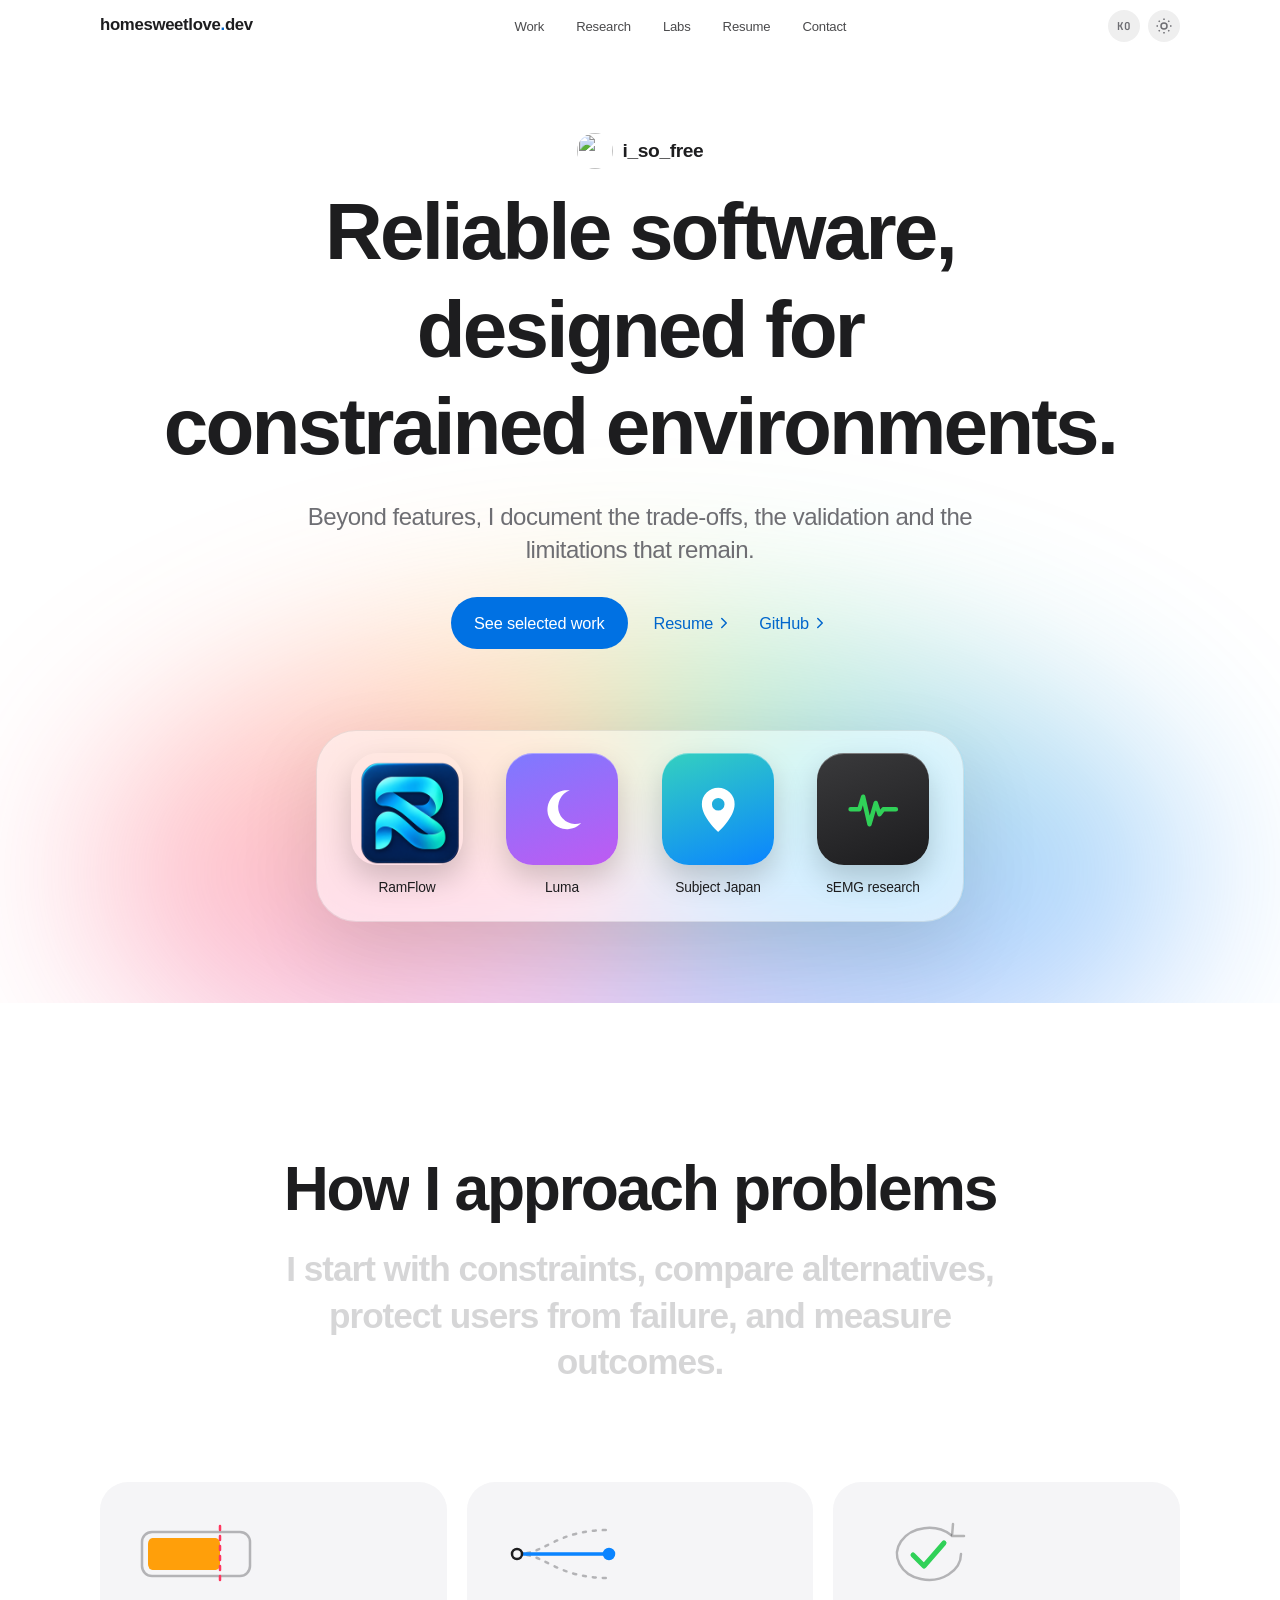
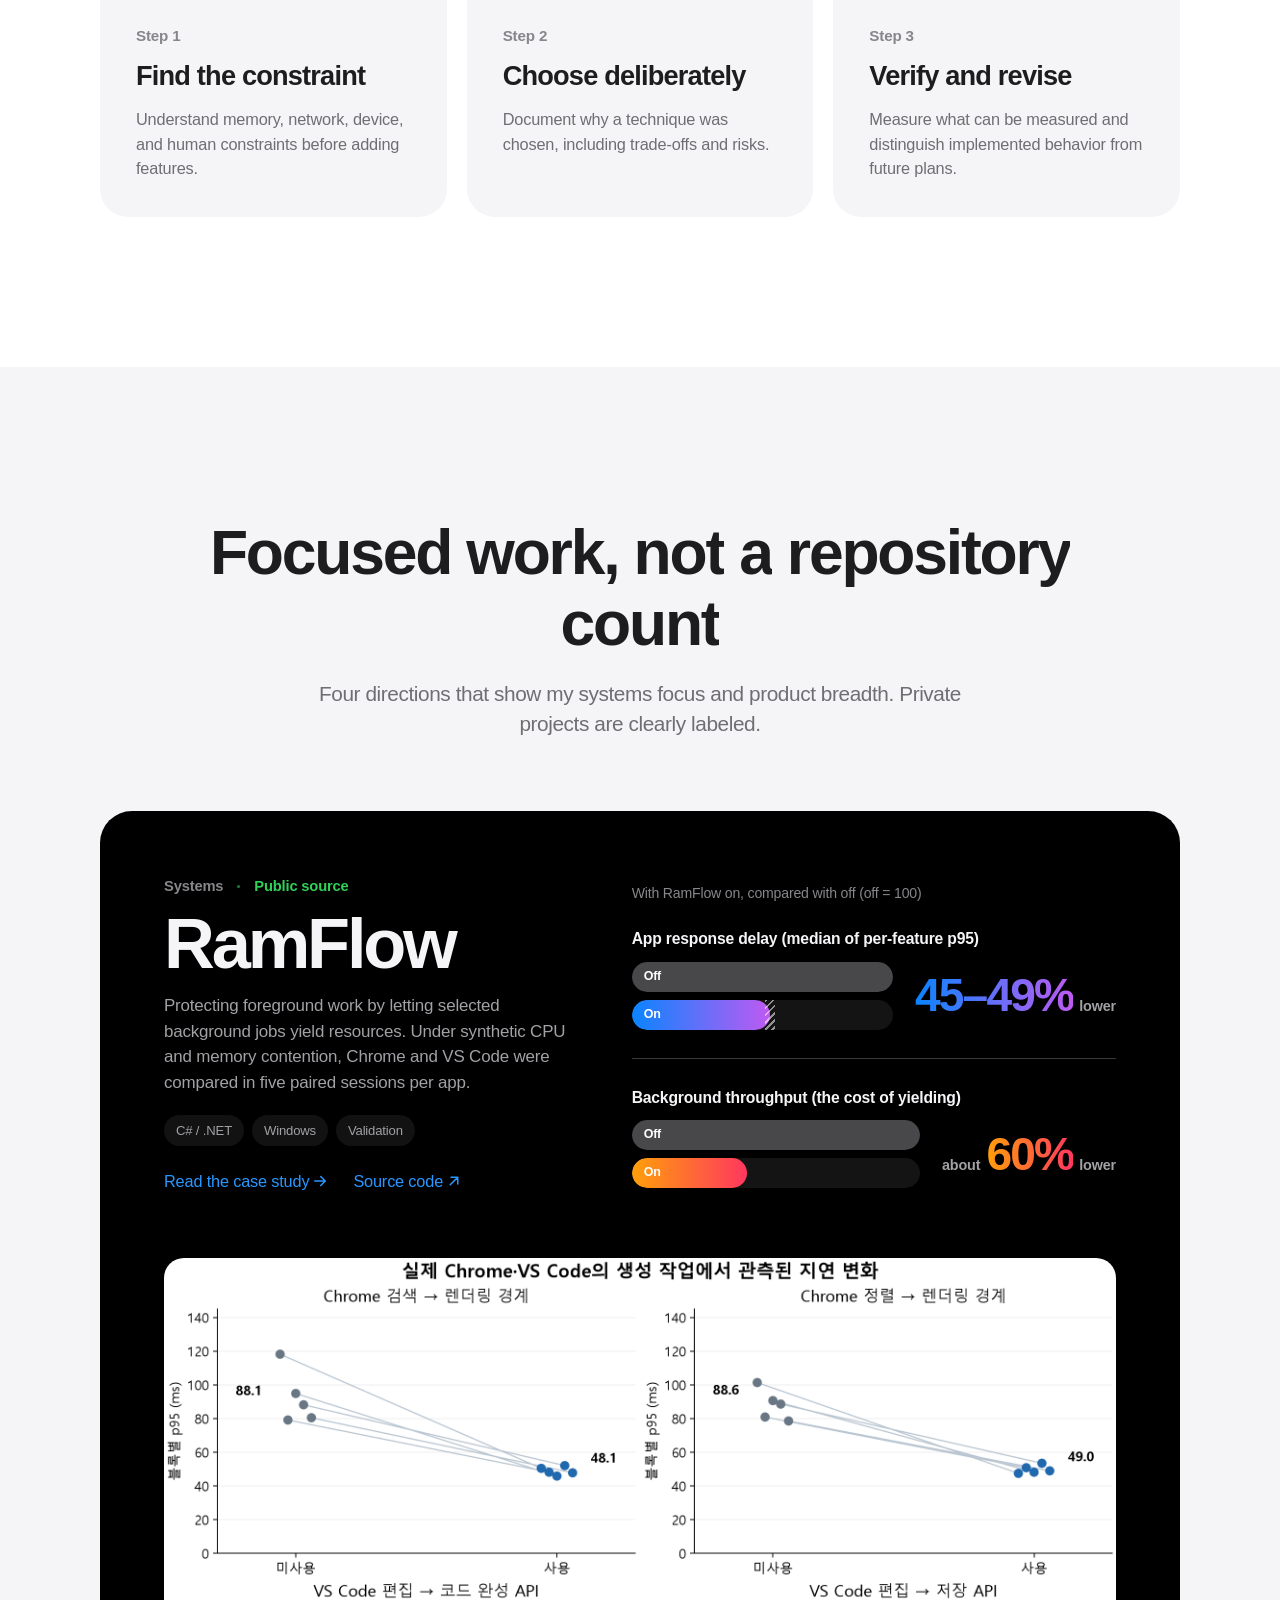
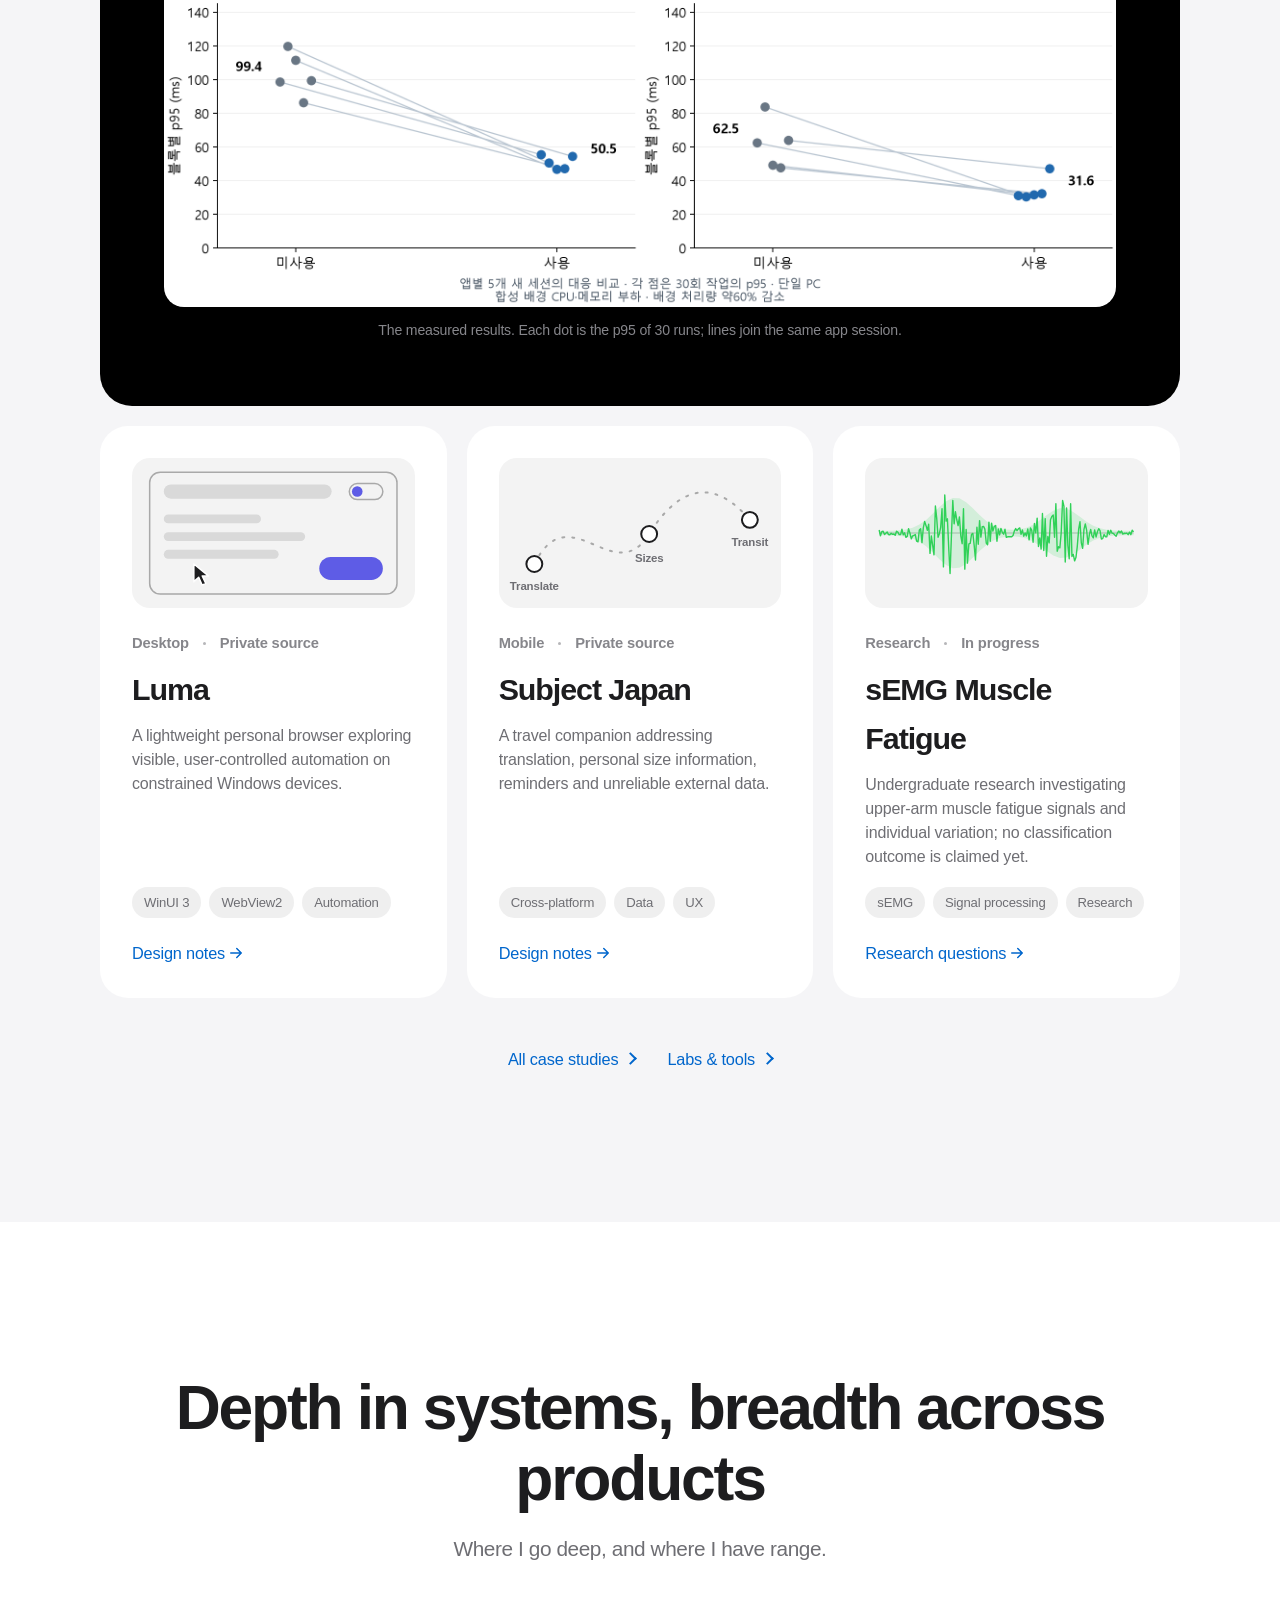
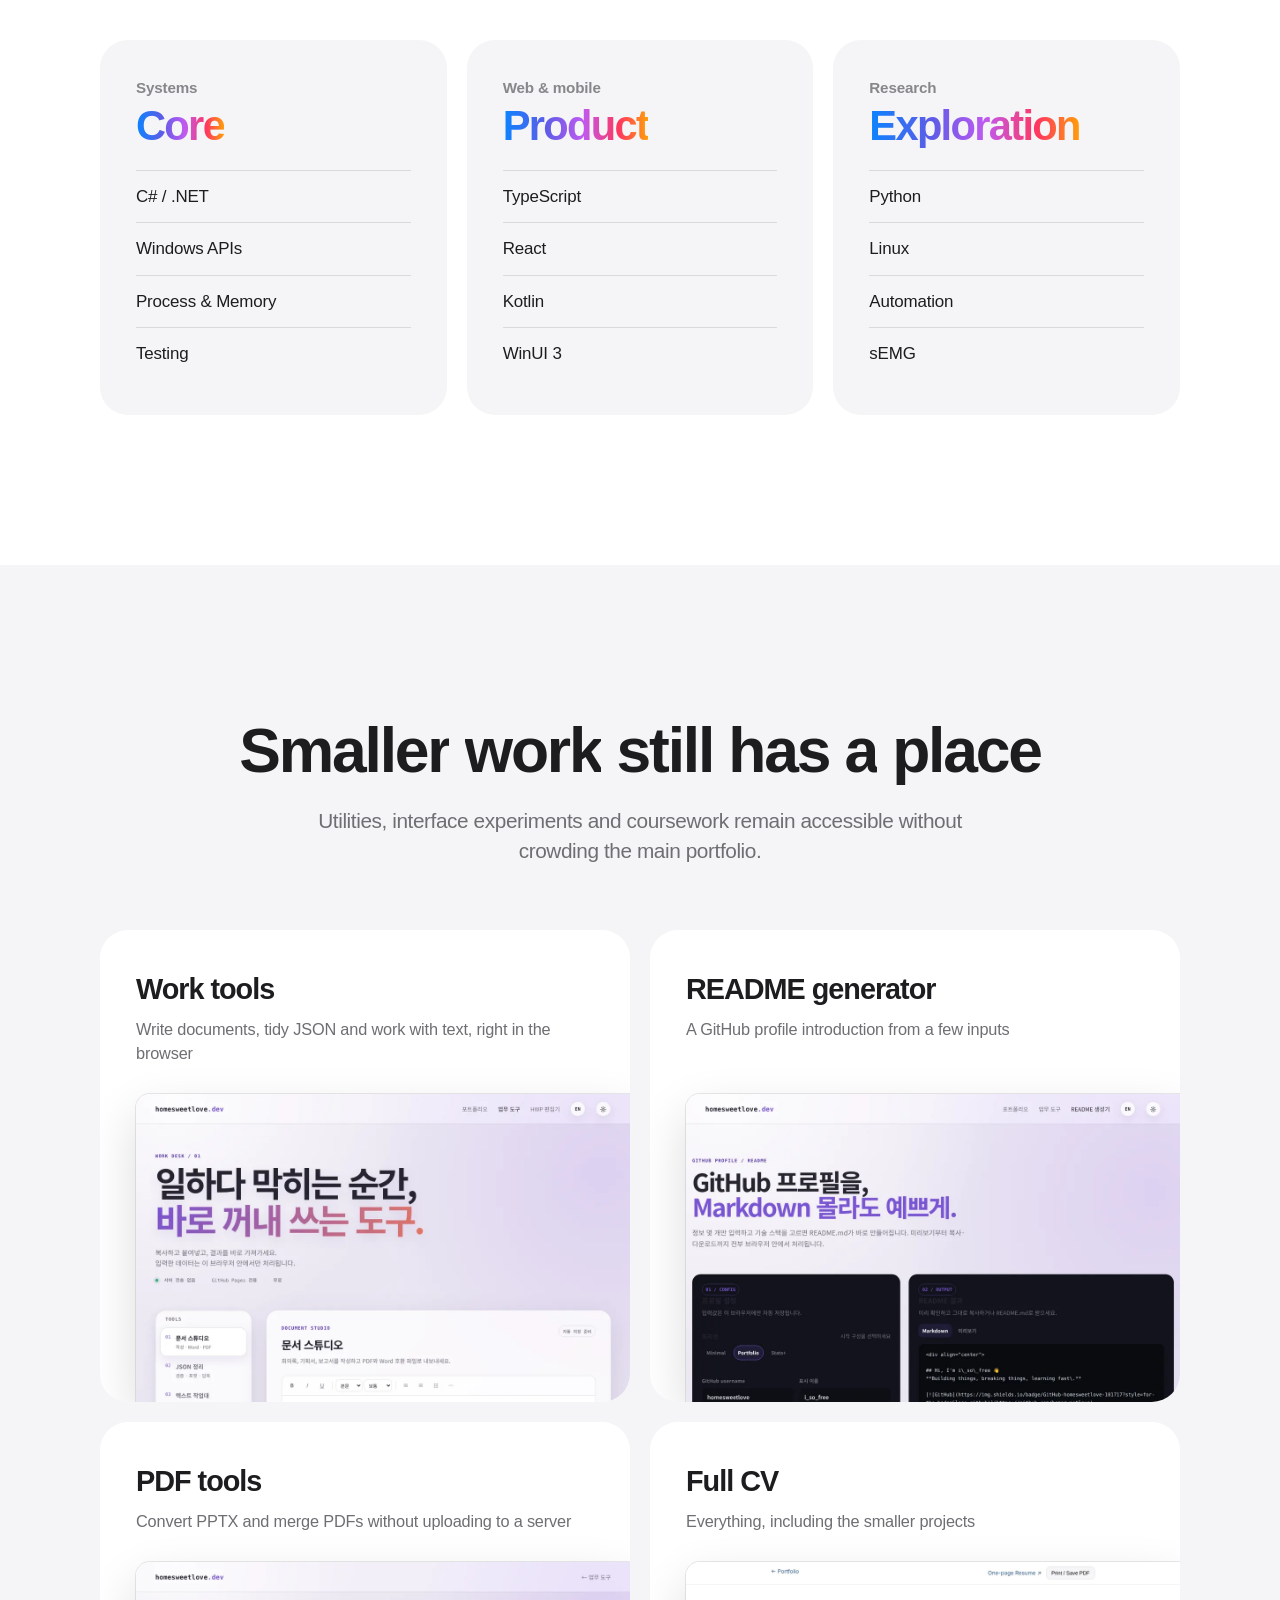
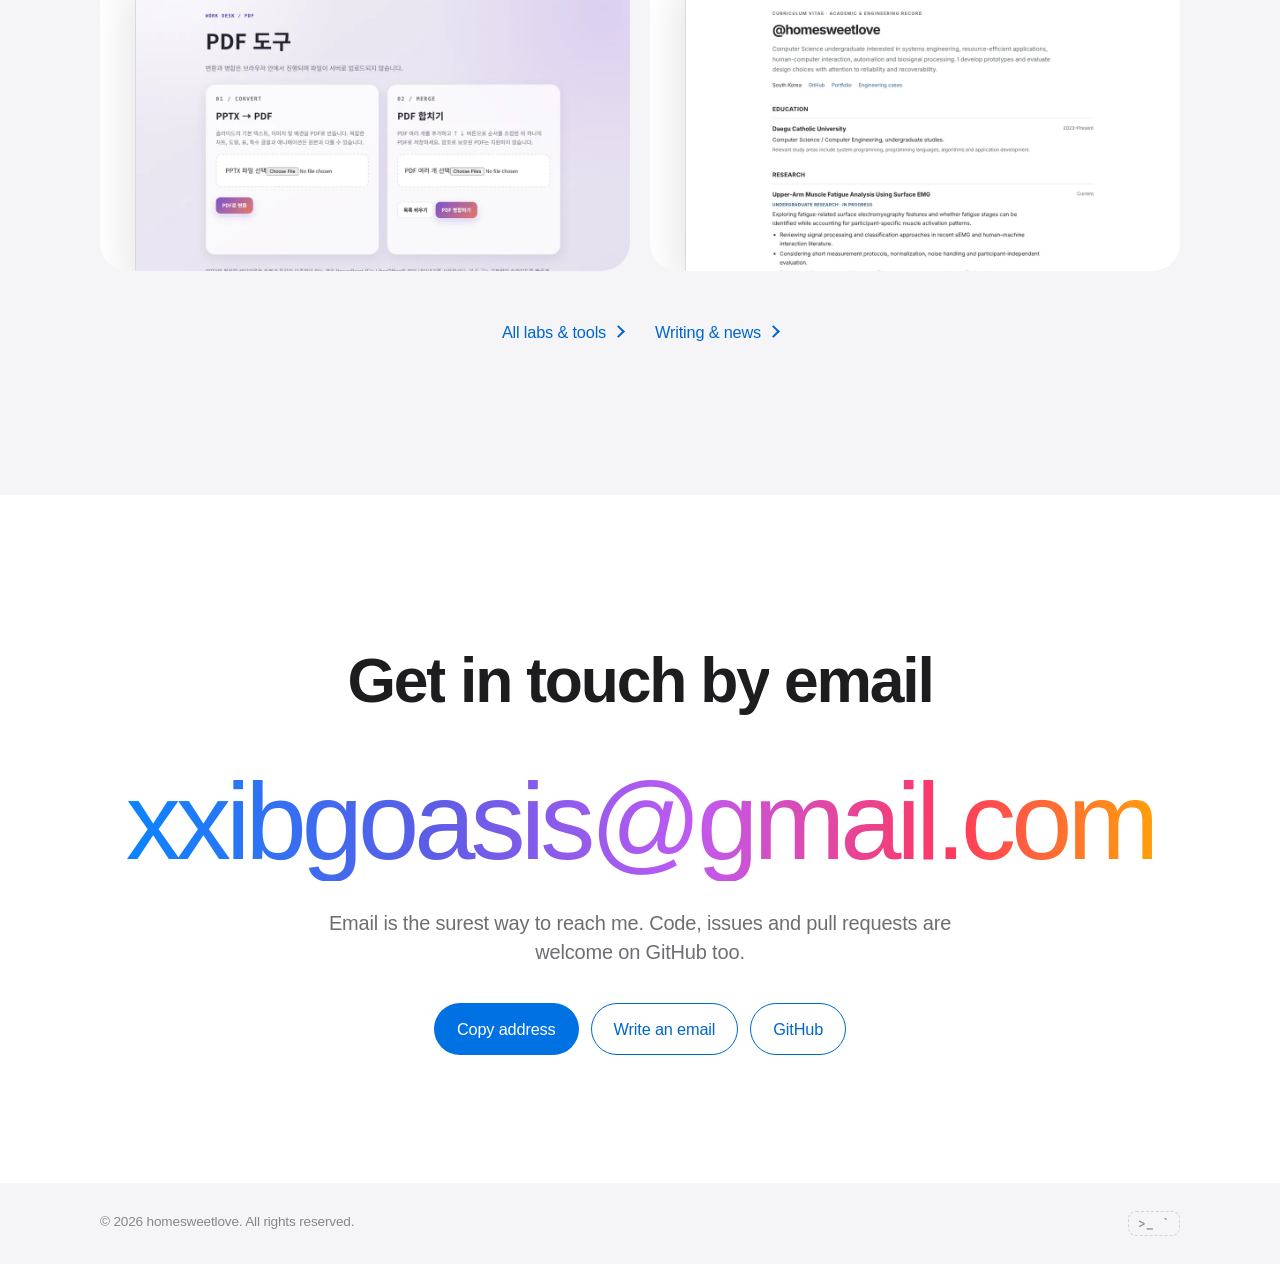
==== commit 823049ac: "구성 통일과 실제 화면 그림 추가 - 홈의 모든 구역을 같은 틀(가운데 제목, 소개, 타일)로 정리 - 실험실·사례 페이지를 홈과 같은 메뉴, 바닥글, 타일 모양으로 재구성 - R" ====
--- a/index.html
+++ b/index.html
@@ -30,7 +30,7 @@
 <link rel="preconnect" href="https://cdn.jsdelivr.net" crossorigin>
 <link href="https://fonts.googleapis.com/css2?family=JetBrains+Mono:wght@400;500;600&display=swap" rel="stylesheet">
 <link rel="stylesheet" href="assets/style.css?v=14">
-<link rel="stylesheet" href="assets/home.css?v=3">
+<link rel="stylesheet" href="assets/home.css?v=4">
 <script src="assets/i18n.js?v=1"></script>
 <script>try{if(localStorage.getItem('skin')==='mac')document.documentElement.dataset.skin='mac';var t=localStorage.getItem('theme');if(t==='dark'||t==='light')document.documentElement.dataset.theme=t}catch(e){}document.documentElement.classList.add('js')</script>
 </head>
@@ -77,7 +77,7 @@
       </div>
     </div>
     <ul class="dock">
-      <li><a href="work.html#ramflow"><span class="app a1"><svg viewBox="0 0 48 48" aria-hidden="true"><path d="M14 35V23M24 35V13M34 35V27"/></svg></span><b>RamFlow</b></a></li>
+      <li><a href="work.html#ramflow"><span class="app real"><img src="assets/ramflow/icon.png" width="112" height="112" alt=""></span><b>RamFlow</b></a></li>
       <li><a href="work.html#luma"><span class="app a2"><svg viewBox="0 0 48 48" aria-hidden="true"><path class="fill" d="M30 9a15.5 15.5 0 1 0 9 26A13 13 0 0 1 30 9z"/></svg></span><b>Luma</b></a></li>
       <li><a href="work.html#subject-japan"><span class="app a3"><svg viewBox="0 0 48 48" aria-hidden="true"><path class="fill" fill-rule="evenodd" d="M24 42s13-11.5 13-22a13 13 0 0 0-26 0c0 10.500 13 22 13 22zm0-17a5 5 0 1 0 0-10 5 5 0 0 0 0 10z"/></svg></span><b>Subject Japan</b></a></li>
       <li><a href="work.html#semg"><span class="app a4"><svg viewBox="0 0 48 48" aria-hidden="true"><path d="M6 24h7l3-10 5 22 5-17 3 9 3-4h10"/></svg></span><b data-en="sEMG research">sEMG 연구</b></a></li>
@@ -87,7 +87,7 @@
   <!-- 일하는 방식 -->
   <section id="about" class="blk">
     <div class="wrap">
-      <h2 class="blk-small" data-rv data-en="How I approach problems">문제를 해결하는 방식</h2>
+      <h2 class="blk-title" data-words data-en="How I approach problems">문제를 해결하는 방식</h2>
       <p class="say" id="say" data-en="I start with constraints, compare alternatives, protect users from failure, and measure outcomes.">먼저 제약 조건을 정의하고, 대안을 비교하고, 실패 시 복구를 설계한 뒤, 결과를 측정합니다.</p>
       <ol class="steps" id="steps">
         <li class="step" data-rv>
@@ -144,6 +144,10 @@
             <p class="m-num"><small data-en="about">약</small><em><b data-count="60">60</b>%</em><span data-en="lower">감소</span></p>
           </div>
         </figure>
+        <figure class="proof">
+          <img src="assets/ramflow/real-apps-comparison.png" width="1980" height="1350" loading="lazy" alt="Chrome 검색·정렬과 VS Code 코드 완성·저장에서 RamFlow를 껐을 때와 켰을 때를 비교한 그래프. 네 기능 모두 지연이 줄었습니다." data-en-alt="Graph comparing Chrome search and sort and VS Code completion and save with RamFlow off and on. Delay dropped in all four.">
+          <figcaption data-en="The measured results. Each dot is the p95 of 30 runs; lines join the same app session.">실제 측정 결과입니다. 점 하나는 30회 작업의 p95, 선은 같은 앱 세션끼리 이은 것입니다.</figcaption>
+        </figure>
       </article>
 
       <div class="cards">
@@ -200,6 +204,7 @@
   <section id="skills" class="blk">
     <div class="wrap">
       <h2 class="blk-title" data-words data-en="Depth in systems, breadth across products">시스템의 깊이, 제품 경험의 폭</h2>
+      <p class="blk-intro" data-rv data-en="Where I go deep, and where I have range.">깊이 파는 영역과 넓게 다뤄 본 영역을 나눠 적었습니다.</p>
       <dl class="range">
         <div class="range-row" data-rv><dt><b data-en="Core">중심</b><span data-en="Systems">시스템</span></dt><dd><span>C# / .NET</span><span>Windows APIs</span><span>Process & Memory</span><span>Testing</span></dd></div>
         <div class="range-row" data-rv><dt><b data-en="Product">제품</b><span data-en="Web & mobile">웹과 모바일</span></dt><dd><span>TypeScript</span><span>React</span><span>Kotlin</span><span>WinUI 3</span></dd></div>
@@ -213,11 +218,13 @@
     <div class="wrap">
       <h2 class="blk-title" data-words data-en="Smaller work still has a place">작은 실험도 제자리가 있습니다</h2>
       <p class="blk-intro" data-rv data-en="Utilities, interface experiments and coursework remain accessible without crowding the main portfolio.">유틸리티·UI 실험·수업 코드는 삭제하지 않고 별도로 분류했습니다. 홈페이지에서는 대표작에 집중합니다.</p>
-      <ul class="doors">
-        <li data-rv><a href="labs.html"><b data-en="Labs & tools">실험실과 도구</b><span data-en="Utilities and interface experiments that run in the browser">브라우저에서 바로 쓰는 유틸리티와 화면 실험</span><svg viewBox="0 0 24 24" aria-hidden="true"><path d="M5 12h14M13 6l6 6-6 6"/></svg></a></li>
-        <li data-rv><a href="https://github.com/homesweetlove/Daily_IT_News/tree/main/news" target="_blank" rel="noopener"><b data-en="Writing & news">글과 뉴스</b><span data-en="A daily archive of IT news summaries">매일 정리하는 IT 뉴스 기록</span><svg viewBox="0 0 24 24" aria-hidden="true"><path d="M7 17L17 7M8 7h9v9"/></svg></a></li>
-        <li data-rv><a href="cv.html"><b data-en="Full CV">전체 이력</b><span data-en="Everything, including the smaller projects">작은 프로젝트까지 모두 담은 기록</span><svg viewBox="0 0 24 24" aria-hidden="true"><path d="M5 12h14M13 6l6 6-6 6"/></svg></a></li>
+      <ul class="gallery">
+        <li data-rv><a class="shot" href="tools.html"><span class="shot-text"><b data-en="Work tools">업무 도구</b><span data-en="Write documents, tidy JSON and work with text, right in the browser">문서 작성, JSON 정리, 텍스트 작업을 브라우저에서 바로</span></span><img src="assets/shots/tools.webp" width="1120" height="700" loading="lazy" alt="업무 도구 화면" data-en-alt="Work tools screen"></a></li>
+        <li data-rv><a class="shot" href="readme-generator.html"><span class="shot-text"><b data-en="README generator">README 생성기</b><span data-en="A GitHub profile introduction from a few inputs">몇 가지만 입력하면 GitHub 프로필 소개 글이 완성</span></span><img src="assets/shots/readme.webp" width="1120" height="700" loading="lazy" alt="README 생성기 화면" data-en-alt="README generator screen"></a></li>
+        <li data-rv><a class="shot" href="pdf-tools.html"><span class="shot-text"><b data-en="PDF tools">PDF 도구</b><span data-en="Convert PPTX and merge PDFs without uploading to a server">PPTX 변환과 PDF 합치기를 서버 전송 없이</span></span><img src="assets/shots/pdf.webp" width="1120" height="700" loading="lazy" alt="PDF 도구 화면" data-en-alt="PDF tools screen"></a></li>
+        <li data-rv><a class="shot" href="cv.html"><span class="shot-text"><b data-en="Full CV">전체 이력</b><span data-en="Everything, including the smaller projects">작은 프로젝트까지 모두 담은 기록</span></span><img src="assets/shots/cv.webp" width="1120" height="700" loading="lazy" alt="전체 이력 화면" data-en-alt="Full CV screen"></a></li>
       </ul>
+      <p class="more" data-rv><a href="labs.html" data-en="All labs & tools">실험실 전체 보기</a><a href="https://github.com/homesweetlove/Daily_IT_News/tree/main/news" target="_blank" rel="noopener" data-en="Writing & news">글과 뉴스</a></p>
     </div>
   </section>
 
@@ -246,7 +253,7 @@
 </footer>
 
 <script>i18n.apply()</script>
-<script src="assets/home.js?v=3"></script>
+<script src="assets/home.js?v=4"></script>
 <script src="assets/terminal.js?v=4"></script>
 </body>
 </html>
--- a/assets/home.css
+++ b/assets/home.css
@@ -110,7 +110,6 @@
 .blk-title .w{ display: inline-block; overflow: hidden; vertical-align: top; padding-bottom: .12em; margin-bottom: -.12em; }
 .blk-title .w > span{ display: inline-block; }
 .blk-intro{ margin: 20px auto 0; max-width: 34em; text-align: center; font-size: clamp(1.05rem, 1.7vw, 1.3rem); line-height: 1.45; font-weight: 500; color: var(--text-dim); letter-spacing: -0.02em; }
-.blk-small{ margin: 0 0 18px; font-size: 1.3rem; font-weight: 600; letter-spacing: -0.02em; color: var(--text-dim); }
 
 @media (prefers-reduced-motion: no-preference){
   .js .blk-title .w > span{ transform: translateY(112%); transition: transform 1s var(--ease); transition-delay: calc(var(--i) * 60ms); }
@@ -120,7 +119,7 @@
 }
 
 /* ---------- 일하는 방식 ---------- */
-.say{ margin: 0; max-width: 17em; font-size: clamp(1.9rem, 5vw, 3.7rem); font-weight: 700; letter-spacing: -0.035em; line-height: 1.2; }
+.say{ margin: 22px auto 0; max-width: 21em; text-align: center; font-size: clamp(1.35rem, 3vw, 2.2rem); font-weight: 600; letter-spacing: -0.03em; line-height: 1.32; }
 @media (prefers-reduced-motion: no-preference){
   .js .say .sw{ color: color-mix(in srgb, var(--text) 18%, transparent); transition: color .5s ease; }
   .js .say .sw.lit{ color: var(--text); }
@@ -263,15 +262,64 @@
   .js .range-row.in dd span{ opacity: 1; transform: none; }
 }
 
-/* ---------- 그 밖의 작업 ---------- */
-.doors{ list-style: none; margin: clamp(40px, 5vw, 64px) 0 0; padding: 0; display: grid; grid-template-columns: repeat(3, minmax(0, 1fr)); gap: 20px; }
-.doors li:nth-child(2){ --d: 1; } .doors li:nth-child(3){ --d: 2; }
-.doors a{ position: relative; display: grid; align-content: start; gap: 8px; height: 100%; min-height: 200px; padding: clamp(24px, 3vw, 34px); border-radius: 28px; background: var(--tile); transition: transform .5s var(--ease), box-shadow .5s ease; }
-.doors a:hover, .doors a:focus-visible{ transform: scale(1.025); box-shadow: 0 24px 60px rgba(0,0,0,.12); }
-.doors b{ font-size: clamp(1.4rem, 2.4vw, 1.8rem); font-weight: 700; letter-spacing: -0.035em; }
-.doors span{ color: var(--text-dim); font-size: 1.02rem; line-height: 1.45; }
-.doors svg{ position: absolute; right: 22px; bottom: 22px; width: 36px; height: 36px; padding: 8px; border-radius: 50%; background: color-mix(in srgb, var(--text) 8%, transparent); transition: background .3s ease, color .3s ease, transform .4s var(--ease); }
-.doors a:hover svg{ background: var(--blue); color: #fff; }
+/* ---------- 그림이 들어간 타일 ---------- */
+.gallery{ list-style: none; margin: clamp(40px, 5vw, 64px) 0 0; padding: 0; display: grid; grid-template-columns: repeat(2, minmax(0, 1fr)); gap: 20px; }
+.gallery.three{ grid-template-columns: repeat(3, minmax(0, 1fr)); }
+.gallery li:nth-child(even){ --d: 1; }
+.shot{ display: flex; flex-direction: column; height: 100%; border-radius: 28px; background: var(--tile); overflow: hidden; color: var(--text); transition: transform .6s var(--ease), box-shadow .6s ease; }
+.shot-text{ display: grid; gap: 6px; padding: clamp(24px, 3vw, 36px) clamp(24px, 3vw, 36px) clamp(20px, 2.4vw, 28px); }
+.shot-text b{ font-size: clamp(1.4rem, 2.4vw, 1.8rem); font-weight: 700; letter-spacing: -0.035em; }
+.shot-text span{ color: var(--text-dim); font-size: 1.02rem; line-height: 1.45; }
+.shot img{ display: block; width: calc(100% - clamp(24px, 3vw, 36px)); height: auto; margin: auto 0 0 clamp(24px, 3vw, 36px); border-radius: 14px 0 0 0;
+  box-shadow: 0 0 0 1px color-mix(in srgb, var(--text) 10%, transparent), 0 20px 50px rgba(0,0,0,.14); transform-origin: 100% 100%; transition: transform .8s var(--ease); }
+.shot:hover, .shot:focus-visible{ transform: scale(1.012); box-shadow: 0 24px 60px rgba(0,0,0,.1); }
+.shot:hover img, .shot:focus-visible img{ transform: scale(1.045); }
+@media (prefers-reduced-motion: no-preference){
+  .js li[data-rv] .shot img{ translate: 0 40px; transition: transform .8s var(--ease), translate 1.2s var(--ease) .15s; }
+  .js li[data-rv].in .shot img{ translate: 0 0; }
+}
+
+.proof{ grid-column: 1 / -1; margin: 0; }
+.proof img{ display: block; width: 100%; height: auto; border-radius: 20px; background: #fff; }
+.proof figcaption{ margin-top: 12px; font-size: .88rem; color: var(--text-faint); text-align: center; }
+.app.real{ background: none; box-shadow: 0 14px 30px rgba(0,0,0,.18); overflow: hidden; }
+.app.real img{ display: block; width: 100%; height: 100%; object-fit: cover; }
+
+/* ---------- 실험실·사례 페이지 (홈과 같은 틀) ---------- */
+.sub main{ padding: calc(var(--nav-h) + clamp(52px, 9vh, 100px)) 0 clamp(64px, 9vw, 110px); }
+.page-head{ margin-bottom: clamp(40px, 6vw, 72px); }
+.sub .detail-panel{ margin: 20px 0 0; padding: clamp(24px, 4.4vw, 56px); border-radius: 28px; background: var(--tile); border: 0; scroll-margin-top: calc(var(--nav-h) + 16px); }
+.sub .detail-panel h2{ margin: 0 0 16px; font-size: clamp(1.6rem, 3.4vw, 2.5rem); font-weight: 700; letter-spacing: -0.035em; line-height: 1.2; }
+.sub .detail-panel h3{ margin: 36px 0 10px; font-size: 1.2rem; font-weight: 700; letter-spacing: -0.02em; }
+.sub .detail-panel p, .sub .detail-panel li{ color: var(--text-dim); font-size: 1.04rem; line-height: 1.7; }
+.sub .detail-panel > p{ max-width: 46em; }
+.sub .detail-panel ul{ padding-left: 22px; }
+.sub .detail-panel strong{ color: var(--text); }
+.sub .detail-meta{ margin: 0 0 12px; font-size: .92rem; font-weight: 600; color: var(--text-faint); letter-spacing: 0; text-transform: none; }
+.sub .detail-metric{ display: inline-flex; flex-direction: column; gap: 4px; margin: 12px 12px 4px 0; padding: 18px 24px; border-radius: 20px; background: var(--bg); border: 0; }
+.sub .detail-metric strong{ font-size: clamp(1.5rem, 3vw, 2.1rem); font-weight: 700; letter-spacing: -0.035em; width: fit-content; background: var(--rainbow); -webkit-background-clip: text; background-clip: text; color: transparent; }
+.sub .detail-metric span{ color: var(--text-dim); font-size: .88rem; }
+.sub .detail-grid{ display: grid; grid-template-columns: repeat(auto-fit, minmax(240px, 1fr)); gap: 14px; margin-top: 14px; }
+.sub .detail-mini{ padding: 24px; border-radius: 20px; background: var(--bg); border: 0; }
+.sub .detail-mini h3{ margin: 0 0 8px; font-size: 1.12rem; }
+.sub .detail-mini p{ margin: 0 0 12px; font-size: .98rem; line-height: 1.6; }
+.sub .detail-mini p:last-child{ margin-bottom: 0; }
+.sub .detail-link, .sub .detail-mini a{ color: var(--accent); font-weight: 500; text-decoration: none; }
+.sub .detail-link:hover, .sub .detail-mini a:hover{ text-decoration: underline; text-underline-offset: 3px; }
+.sub .detail-note{ margin: 18px 0 0; padding: 16px 20px; border: 0; border-radius: 16px; background: color-mix(in srgb, var(--text) 6%, transparent); font-size: .96rem !important; max-width: none !important; }
+.sub .detail-results{ overflow-x: auto; margin: 20px 0; border-radius: 20px; background: var(--bg); padding: 8px 20px 4px; }
+.sub .detail-results table{ width: 100%; min-width: 520px; border-collapse: collapse; font-size: .95rem; font-variant-numeric: tabular-nums; }
+.sub .detail-results caption{ text-align: left; padding: 12px 0; color: var(--text-dim); font-weight: 600; }
+.sub .detail-results th, .sub .detail-results td{ padding: 13px 8px; text-align: left; border-top: 1px solid color-mix(in srgb, var(--text) 10%, transparent); }
+.sub .detail-results thead th{ color: var(--text-faint); font-weight: 600; font-size: .86rem; }
+.sub .detail-results td{ white-space: nowrap; }
+.sub .detail-results td:last-child{ font-weight: 700; color: var(--text); }
+.sub .detail-figure{ margin: 24px 0; }
+.sub .detail-figure img{ display: block; width: 100%; height: auto; border-radius: 20px; background: #fff; }
+.sub .detail-figure figcaption{ margin-top: 12px; font-size: .88rem; color: var(--text-faint); text-align: center; }
+.sub .gallery{ margin-top: 0; }
+.sub .more{ margin-top: clamp(36px, 5vw, 56px); }
+@media print{ .sub .nav, .sub .footer{ display: none; } .sub main{ padding: 0; } .sub .detail-panel{ break-inside: avoid; } }
 
 /* ---------- 연락 ---------- */
 .reach{ overflow: hidden; text-align: center; padding-bottom: clamp(72px, 10vw, 130px); }
@@ -298,10 +346,12 @@
 /* ---------- 좁은 화면 ---------- */
 @media (max-width: 960px){
   .lead{ grid-template-columns: 1fr; }
-  .cards, .range, .doors, .steps{ grid-template-columns: 1fr; }
+  .cards, .range, .steps, .gallery.three{ grid-template-columns: 1fr; }
   .card-fig{ max-width: 440px; }
-  .doors a{ min-height: 150px; }
   .step-fig{ margin-bottom: 22px; }
+}
+@media (max-width: 700px){
+  .gallery{ grid-template-columns: 1fr; }
 }
 @media (max-width: 560px){
   .dock{ border-radius: 30px; padding: 16px 14px; gap: 12px; }
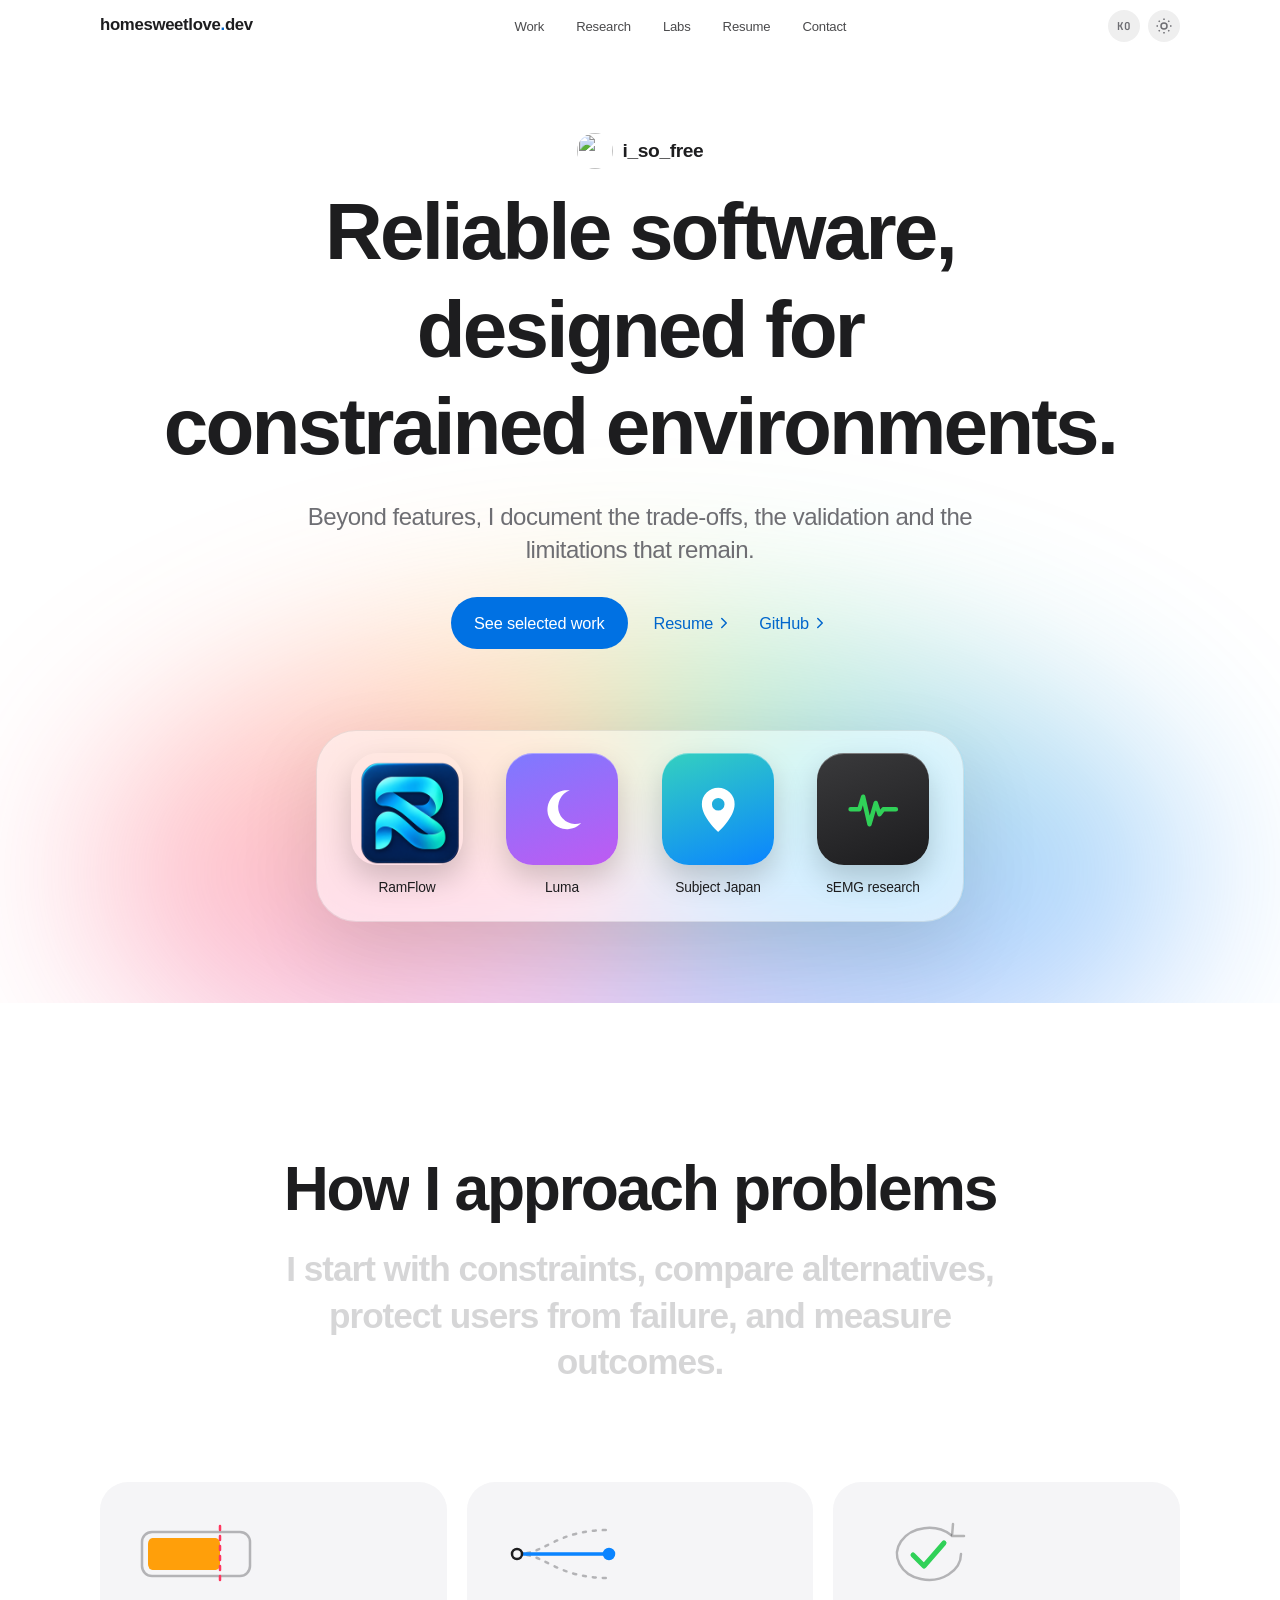
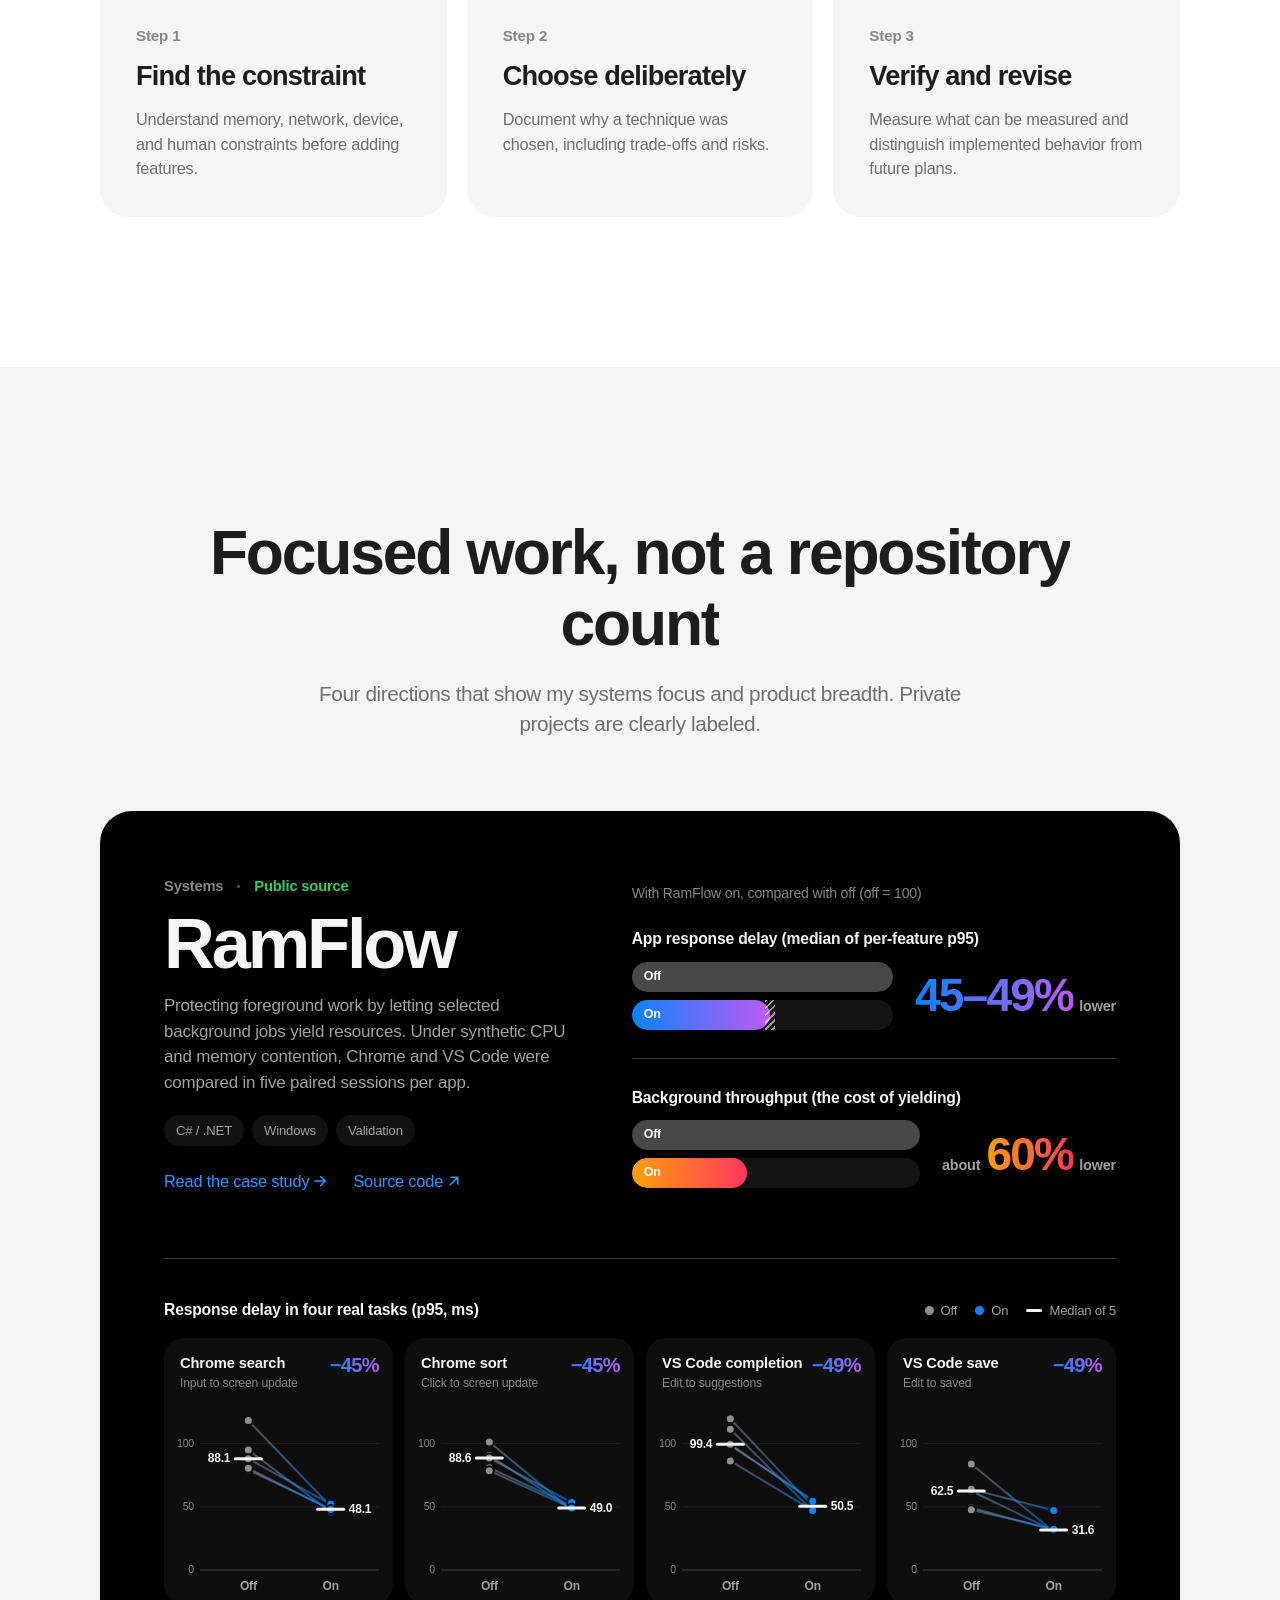
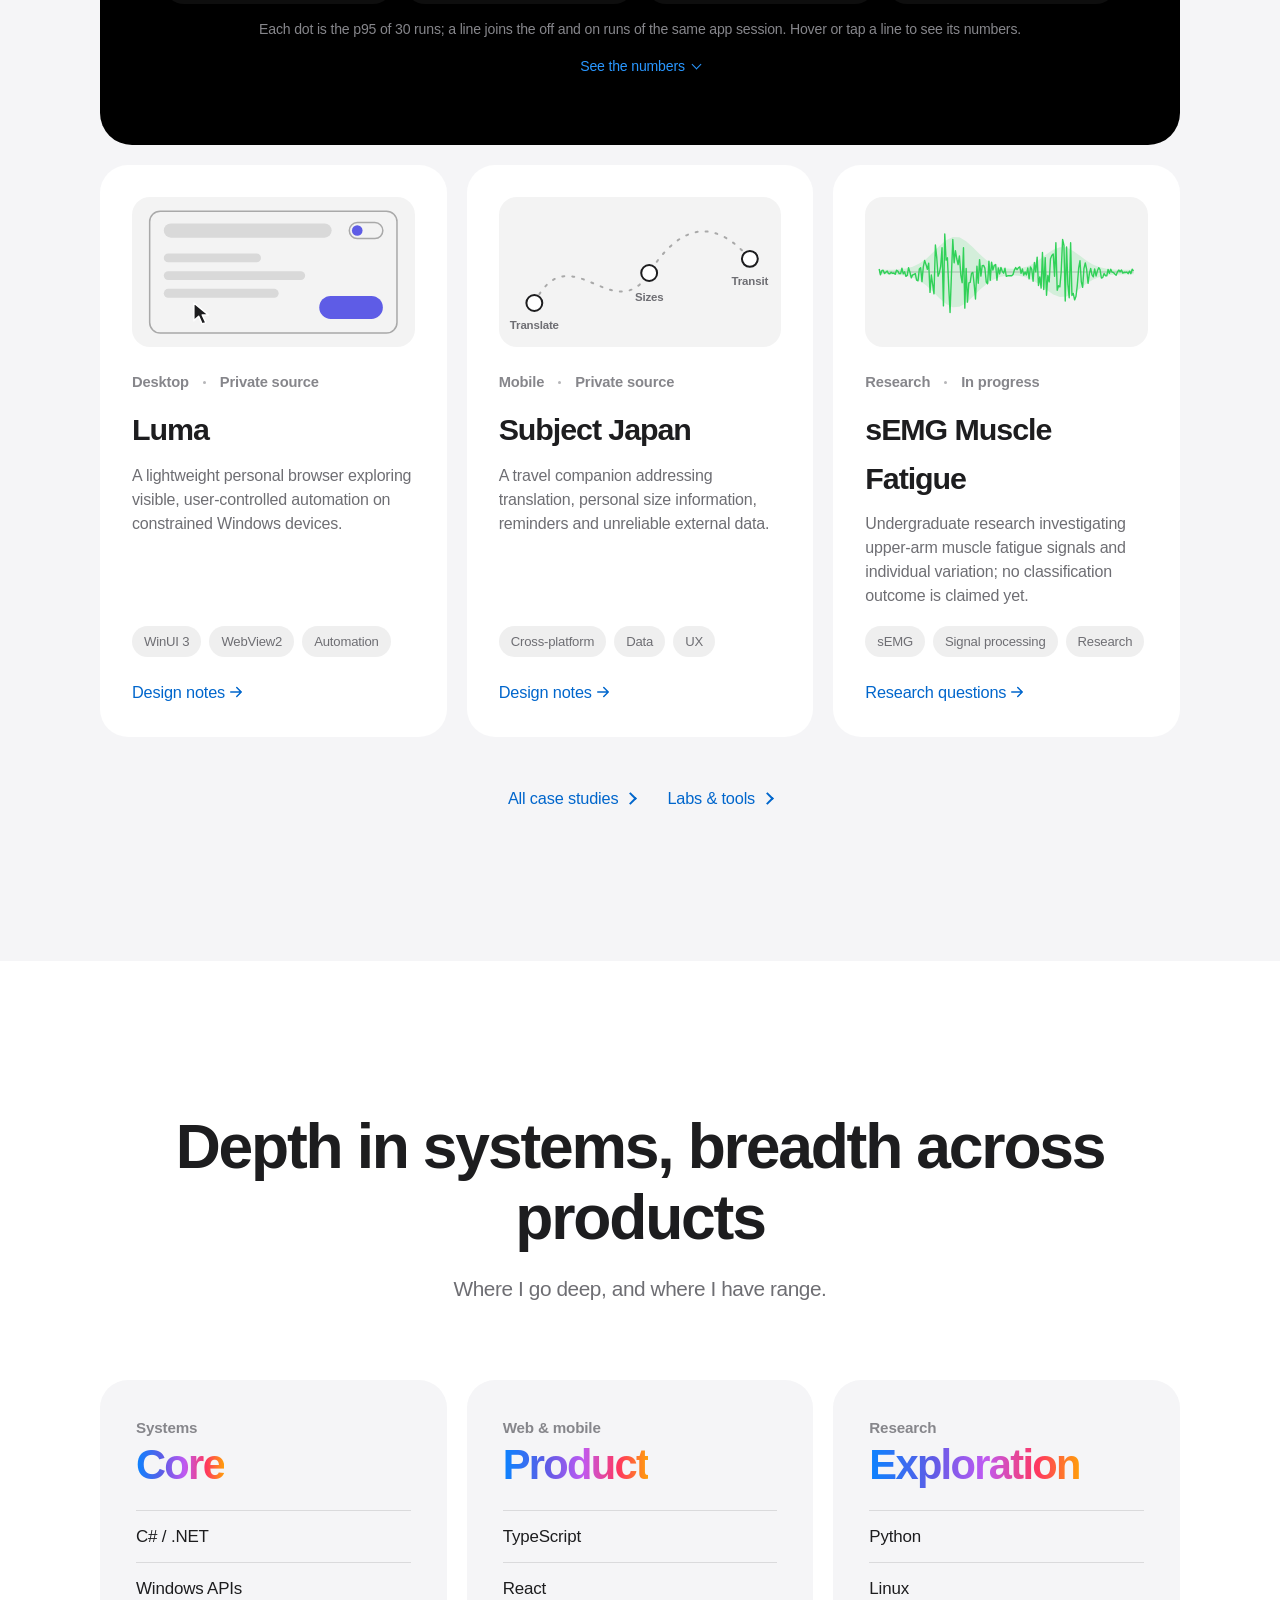
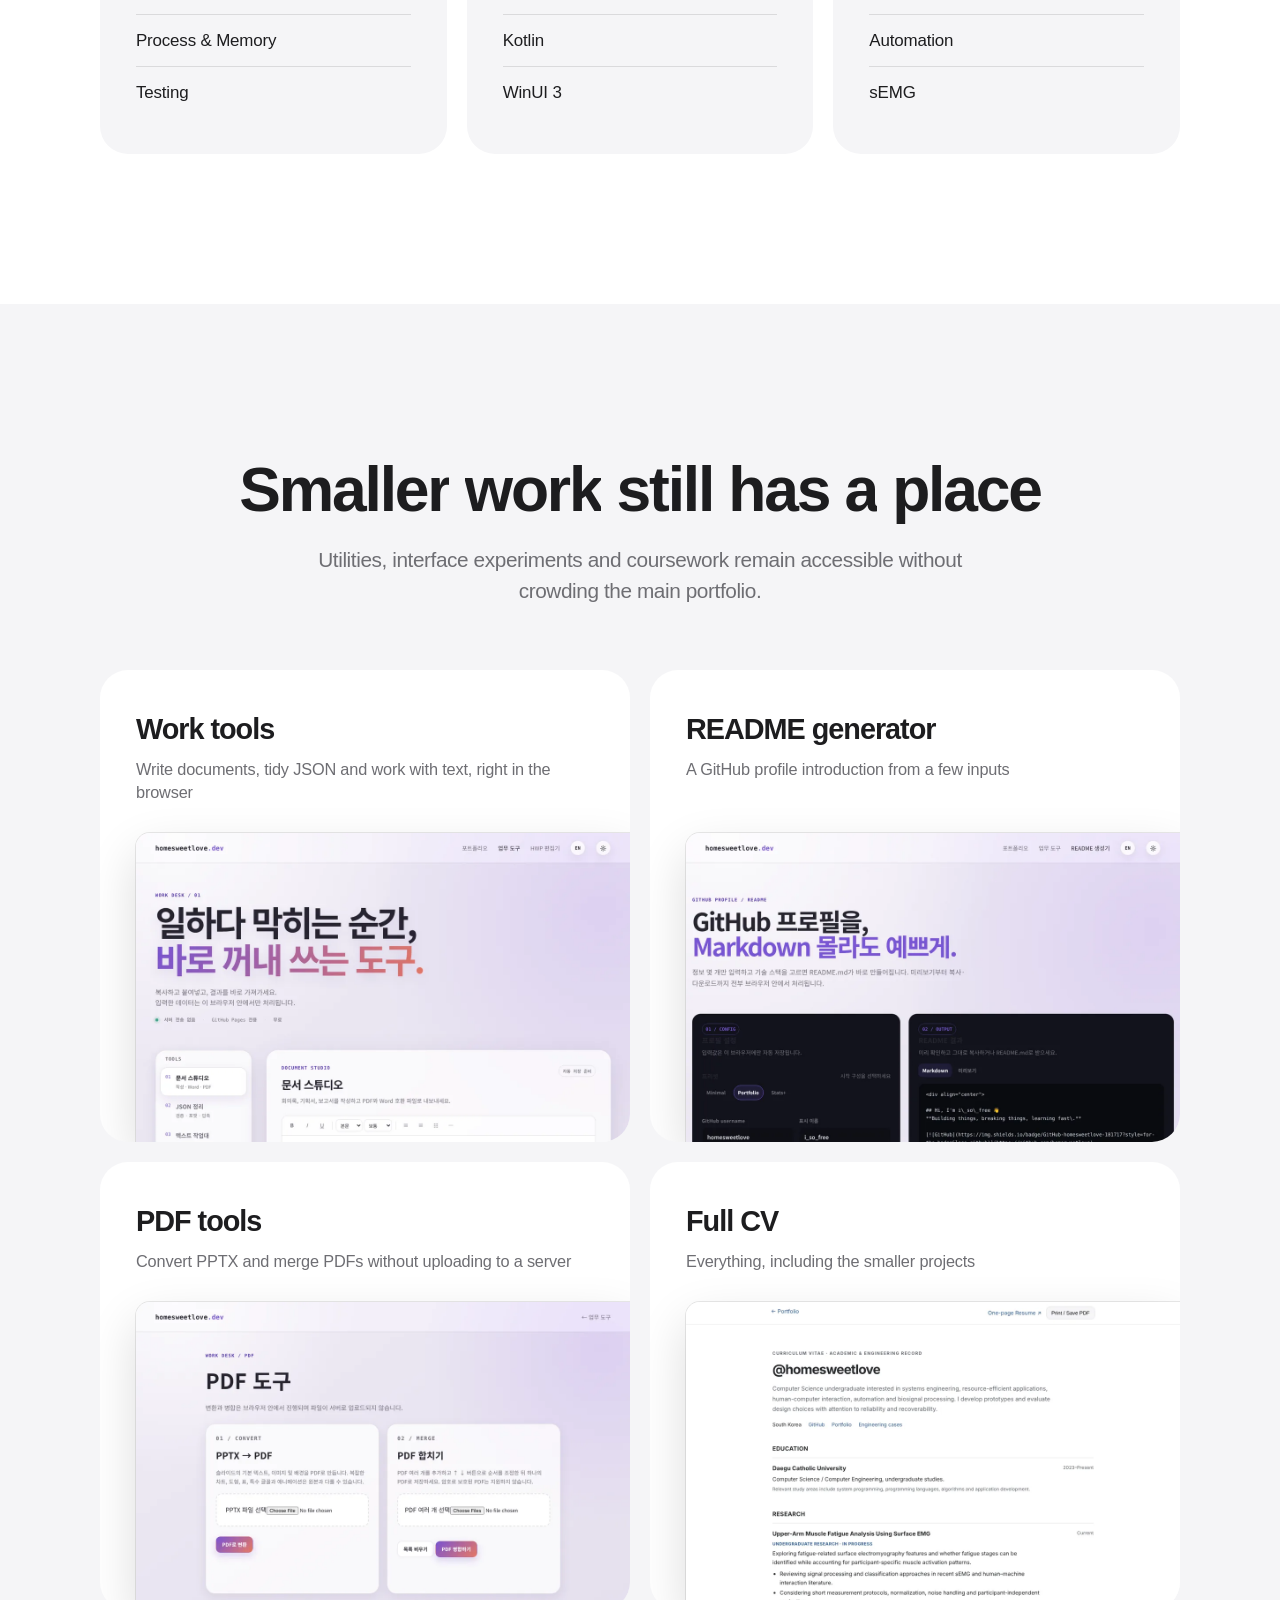
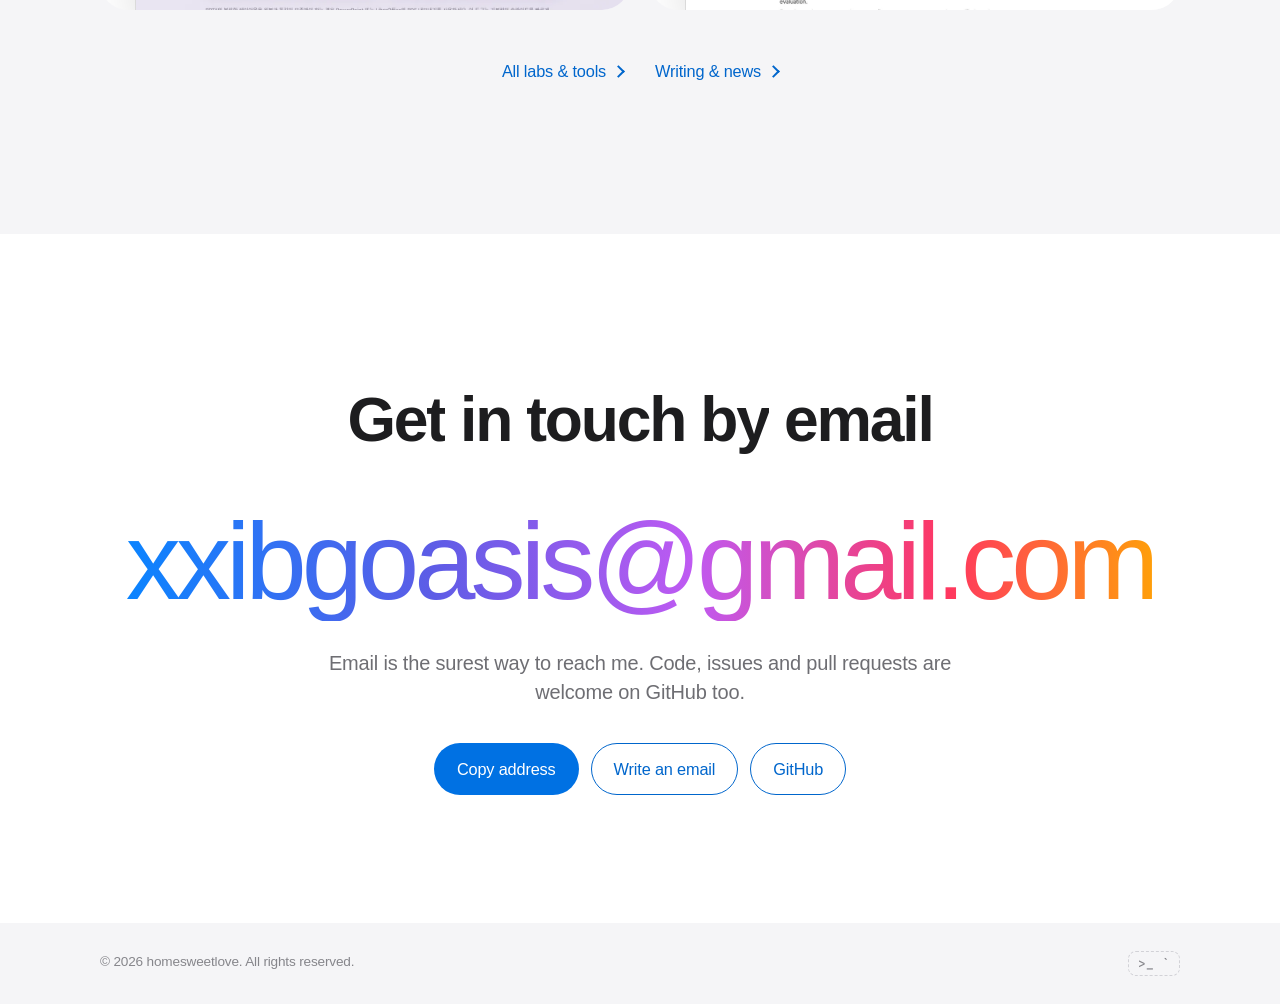
==== commit cccaeb5a: "메인 RamFlow 그래프를 사진 대신 직접 그린 그래프로 교체 - 실측 자료(trials.csv, summary.json) 값으로 네 작업의 끔/켬 비교를 직접 그림 - 한국어/" ====
--- a/index.html
+++ b/index.html
@@ -30,7 +30,7 @@
 <link rel="preconnect" href="https://cdn.jsdelivr.net" crossorigin>
 <link href="https://fonts.googleapis.com/css2?family=JetBrains+Mono:wght@400;500;600&display=swap" rel="stylesheet">
 <link rel="stylesheet" href="assets/style.css?v=14">
-<link rel="stylesheet" href="assets/home.css?v=4">
+<link rel="stylesheet" href="assets/home.css?v=5">
 <script src="assets/i18n.js?v=1"></script>
 <script>try{if(localStorage.getItem('skin')==='mac')document.documentElement.dataset.skin='mac';var t=localStorage.getItem('theme');if(t==='dark'||t==='light')document.documentElement.dataset.theme=t}catch(e){}document.documentElement.classList.add('js')</script>
 </head>
@@ -144,9 +144,22 @@
             <p class="m-num"><small data-en="about">약</small><em><b data-count="60">60</b>%</em><span data-en="lower">감소</span></p>
           </div>
         </figure>
-        <figure class="proof">
-          <img src="assets/ramflow/real-apps-comparison.png" width="1980" height="1350" loading="lazy" alt="Chrome 검색·정렬과 VS Code 코드 완성·저장에서 RamFlow를 껐을 때와 켰을 때를 비교한 그래프. 네 기능 모두 지연이 줄었습니다." data-en-alt="Graph comparing Chrome search and sort and VS Code completion and save with RamFlow off and on. Delay dropped in all four.">
-          <figcaption data-en="The measured results. Each dot is the p95 of 30 runs; lines join the same app session.">실제 측정 결과입니다. 점 하나는 30회 작업의 p95, 선은 같은 앱 세션끼리 이은 것입니다.</figcaption>
+        <figure class="proof rf" id="rf-chart">
+          <div class="rf-head">
+            <p class="rf-title" data-en="Response delay in four real tasks (p95, ms)">실제 작업 네 가지의 응답 지연 (p95, 밀리초)</p>
+            <ul class="rf-key">
+              <li><i class="k-off"></i><span data-en="Off">끔</span></li>
+              <li><i class="k-on"></i><span data-en="On">켬</span></li>
+              <li><i class="k-med"></i><span data-en="Median of 5">5회 중앙값</span></li>
+            </ul>
+          </div>
+          <div class="rf-grid"></div>
+          <noscript><img src="assets/ramflow/real-apps-comparison.png" width="1980" height="1350" alt="Chrome 검색·정렬과 VS Code 코드 완성·저장에서 RamFlow를 껐을 때와 켰을 때를 비교한 그래프. 네 기능 모두 지연이 줄었습니다."></noscript>
+          <figcaption data-en="Each dot is the p95 of 30 runs; a line joins the off and on runs of the same app session. Hover or tap a line to see its numbers.">점 하나는 30회 작업의 p95, 선은 같은 앱 세션의 끔·켬을 이은 것입니다. 선에 마우스를 올리거나 누르면 숫자가 보입니다.</figcaption>
+          <details class="rf-table">
+            <summary data-en="See the numbers">숫자로 보기</summary>
+            <div class="rf-scroll"><table></table></div>
+          </details>
         </figure>
       </article>
 
@@ -254,6 +267,7 @@
 
 <script>i18n.apply()</script>
 <script src="assets/home.js?v=4"></script>
+<script src="assets/ramflow-chart.js?v=1"></script>
 <script src="assets/terminal.js?v=4"></script>
 </body>
 </html>
--- a/assets/home.css
+++ b/assets/home.css
@@ -282,6 +282,74 @@
 .proof{ grid-column: 1 / -1; margin: 0; }
 .proof img{ display: block; width: 100%; height: auto; border-radius: 20px; background: #fff; }
 .proof figcaption{ margin-top: 12px; font-size: .88rem; color: var(--text-faint); text-align: center; }
+
+/* RamFlow 실측 그래프 (사진 대신 직접 그림) */
+.rf{ --rf-panel: rgba(255,255,255,.055); --rf-ring: #0e0e0e; padding-top: clamp(8px, 2vw, 20px); border-top: 1px solid var(--border); }
+:root[data-theme="dark"] .rf{ --rf-ring: #28282a; }
+@media (prefers-color-scheme: dark){ :root:not([data-theme="light"]) .rf{ --rf-ring: #28282a; } }
+.rf-head{ display: flex; flex-wrap: wrap; align-items: baseline; justify-content: space-between; gap: 10px 24px; margin: 18px 0 16px; }
+.rf-title{ margin: 0; font-weight: 600; font-size: .98rem; }
+.rf-key{ list-style: none; display: flex; gap: 18px; margin: 0; padding: 0; font-size: .82rem; color: var(--text-dim); }
+.rf-key li{ display: inline-flex; align-items: center; gap: 7px; }
+.rf-key i{ display: inline-block; width: 9px; height: 9px; border-radius: 50%; }
+.rf-key .k-off{ background: #8e8e93; } .rf-key .k-on{ background: #0a84ff; }
+.rf-key .k-med{ width: 16px; height: 3px; border-radius: 2px; background: var(--text); }
+.rf-grid{ display: grid; grid-template-columns: repeat(4, minmax(0, 1fr)); gap: 12px; }
+.rf-panel{ position: relative; display: flex; flex-direction: column; padding: 16px 14px 6px 10px; border-radius: 20px; background: var(--rf-panel); outline: none; }
+.rf-panel:focus-visible{ box-shadow: 0 0 0 2px var(--accent); }
+.rf-top{ display: flex; justify-content: space-between; align-items: flex-start; gap: 8px; padding-left: 6px; }
+.rf-name{ margin: 0; font-weight: 600; font-size: .92rem; line-height: 1.3; letter-spacing: -0.01em; }
+.rf-name small{ display: block; margin-top: 3px; font-size: .76rem; font-weight: 500; color: var(--text-faint); }
+.rf-drop{ margin: 0; font-weight: 700; font-size: 1.25rem; letter-spacing: -0.03em; line-height: 1.1; font-variant-numeric: tabular-nums; white-space: nowrap; }
+.rf-drop em{ font-style: normal; background: linear-gradient(90deg, #0a84ff, #bf5af2); -webkit-background-clip: text; background-clip: text; color: transparent; }
+.rf-plot{ position: relative; margin-top: auto; padding-top: 6px; }
+.rf-plot svg{ display: block; width: 100%; height: auto; overflow: visible; touch-action: pan-y; cursor: crosshair; }
+.rf-axis text{ fill: var(--text-faint); font-size: 10.5px; font-variant-numeric: tabular-nums; }
+.rf-axis .rf-xl{ fill: var(--text-dim); font-size: 12px; font-weight: 600; }
+.rf-gl{ stroke: rgba(255,255,255,.07); stroke-width: 1; }
+.rf-base{ stroke: rgba(255,255,255,.22); stroke-width: 1; }
+.rf-link{ stroke-width: 2; stroke-linecap: round; opacity: .55; transition: opacity .2s ease, stroke-width .2s ease; }
+.rf-dot{ stroke: var(--rf-ring); stroke-width: 2; transition: opacity .2s ease; }
+.rf-off{ fill: #8e8e93; } .rf-on{ fill: #0a84ff; }
+.rf-pair{ transition: opacity .2s ease; }
+.rf-panel.is-focus .rf-pair{ opacity: .18; }
+.rf-panel.is-focus .rf-pair.on{ opacity: 1; }
+.rf-pair.on .rf-link{ opacity: 1; stroke-width: 2.5; }
+.rf-med line{ stroke: var(--text); stroke-width: 3; stroke-linecap: round; }
+.rf-med text{ fill: var(--text); font-size: 12px; font-weight: 700; font-variant-numeric: tabular-nums; paint-order: stroke; stroke: var(--rf-ring); stroke-width: 3px; stroke-linejoin: round; }
+.rf-med > *{ transition: opacity .2s ease; }
+.rf-panel.is-focus .rf-med > *{ opacity: .35; }
+.rf-tip{ position: absolute; z-index: 2; translate: -50% -100%; display: grid; gap: 2px; min-width: max-content; padding: 8px 11px; border-radius: 12px; background: rgba(44,44,46,.96); box-shadow: 0 10px 24px rgba(0,0,0,.45); font-size: .76rem; line-height: 1.35; pointer-events: none; font-variant-numeric: tabular-nums; }
+.rf-tip[hidden]{ display: none; }
+.rf-tip b{ font-weight: 600; color: var(--text-dim); }
+.rf-tip em{ font-style: normal; font-weight: 700; color: #64b5ff; }
+.rf figcaption{ margin-top: 14px; }
+.rf-table{ margin-top: 10px; text-align: center; }
+.rf-table summary{ display: inline-block; cursor: pointer; color: var(--accent); font-size: .88rem; font-weight: 500; list-style: none; padding: 4px 8px; border-radius: 8px; }
+.rf-table summary::-webkit-details-marker{ display: none; }
+.rf-table summary::after{ content: ""; display: inline-block; width: 6px; height: 6px; margin: 0 0 3px 8px; border-right: 1.5px solid currentColor; border-bottom: 1.5px solid currentColor; rotate: 45deg; transition: rotate .2s ease; }
+.rf-table[open] summary::after{ rotate: -135deg; margin-bottom: -1px; }
+.rf-table summary:focus-visible{ outline: 2px solid var(--accent); }
+.rf-scroll{ overflow-x: auto; margin-top: 12px; }
+.rf-table table{ width: 100%; min-width: 560px; border-collapse: collapse; font-size: .82rem; font-variant-numeric: tabular-nums; text-align: right; }
+.rf-table th, .rf-table td{ padding: 7px 10px; border-bottom: 1px solid var(--border); }
+.rf-table thead th{ color: var(--text-faint); font-weight: 600; }
+.rf-table tbody th{ text-align: left; font-weight: 600; }
+.rf-table thead th:first-child{ text-align: left; }
+.rf-table .rf-cond{ text-align: left; font-weight: 600; }
+.rf-sr{ position: absolute; width: 1px; height: 1px; overflow: hidden; clip-path: inset(50%); white-space: nowrap; }
+.rf-table .rf-r-on td{ color: #64b5ff; }
+.rf-table td em{ font-style: normal; font-weight: 700; margin-left: 4px; }
+.rf-table tbody tr:not(.rf-r-on) td{ color: var(--text-dim); border-bottom-color: transparent; }
+@media (prefers-reduced-motion: no-preference){
+  .js .rf .rf-link{ stroke-dasharray: 1; stroke-dashoffset: 1; transition: stroke-dashoffset 1s var(--ease) calc(.15s + var(--k) * .09s), opacity .2s ease, stroke-width .2s ease; }
+  .js .rf .rf-on{ opacity: 0; transition: opacity .35s ease calc(.85s + var(--k) * .09s); }
+  .js .rf .rf-med{ opacity: 0; transition: opacity .4s ease 1.4s; }
+  .js .rf.in .rf-link{ stroke-dashoffset: 0; }
+  .js .rf.in .rf-on, .js .rf.in .rf-med{ opacity: 1; }
+}
+@media (max-width: 820px){ .rf-grid{ grid-template-columns: repeat(2, minmax(0, 1fr)); } }
+@media (max-width: 420px){ .rf-panel{ padding: 14px 8px 4px 4px; } .rf-drop{ font-size: 1.05rem; } .rf-top{ flex-direction: column; gap: 4px; } }
 .app.real{ background: none; box-shadow: 0 14px 30px rgba(0,0,0,.18); overflow: hidden; }
 .app.real img{ display: block; width: 100%; height: 100%; object-fit: cover; }
 
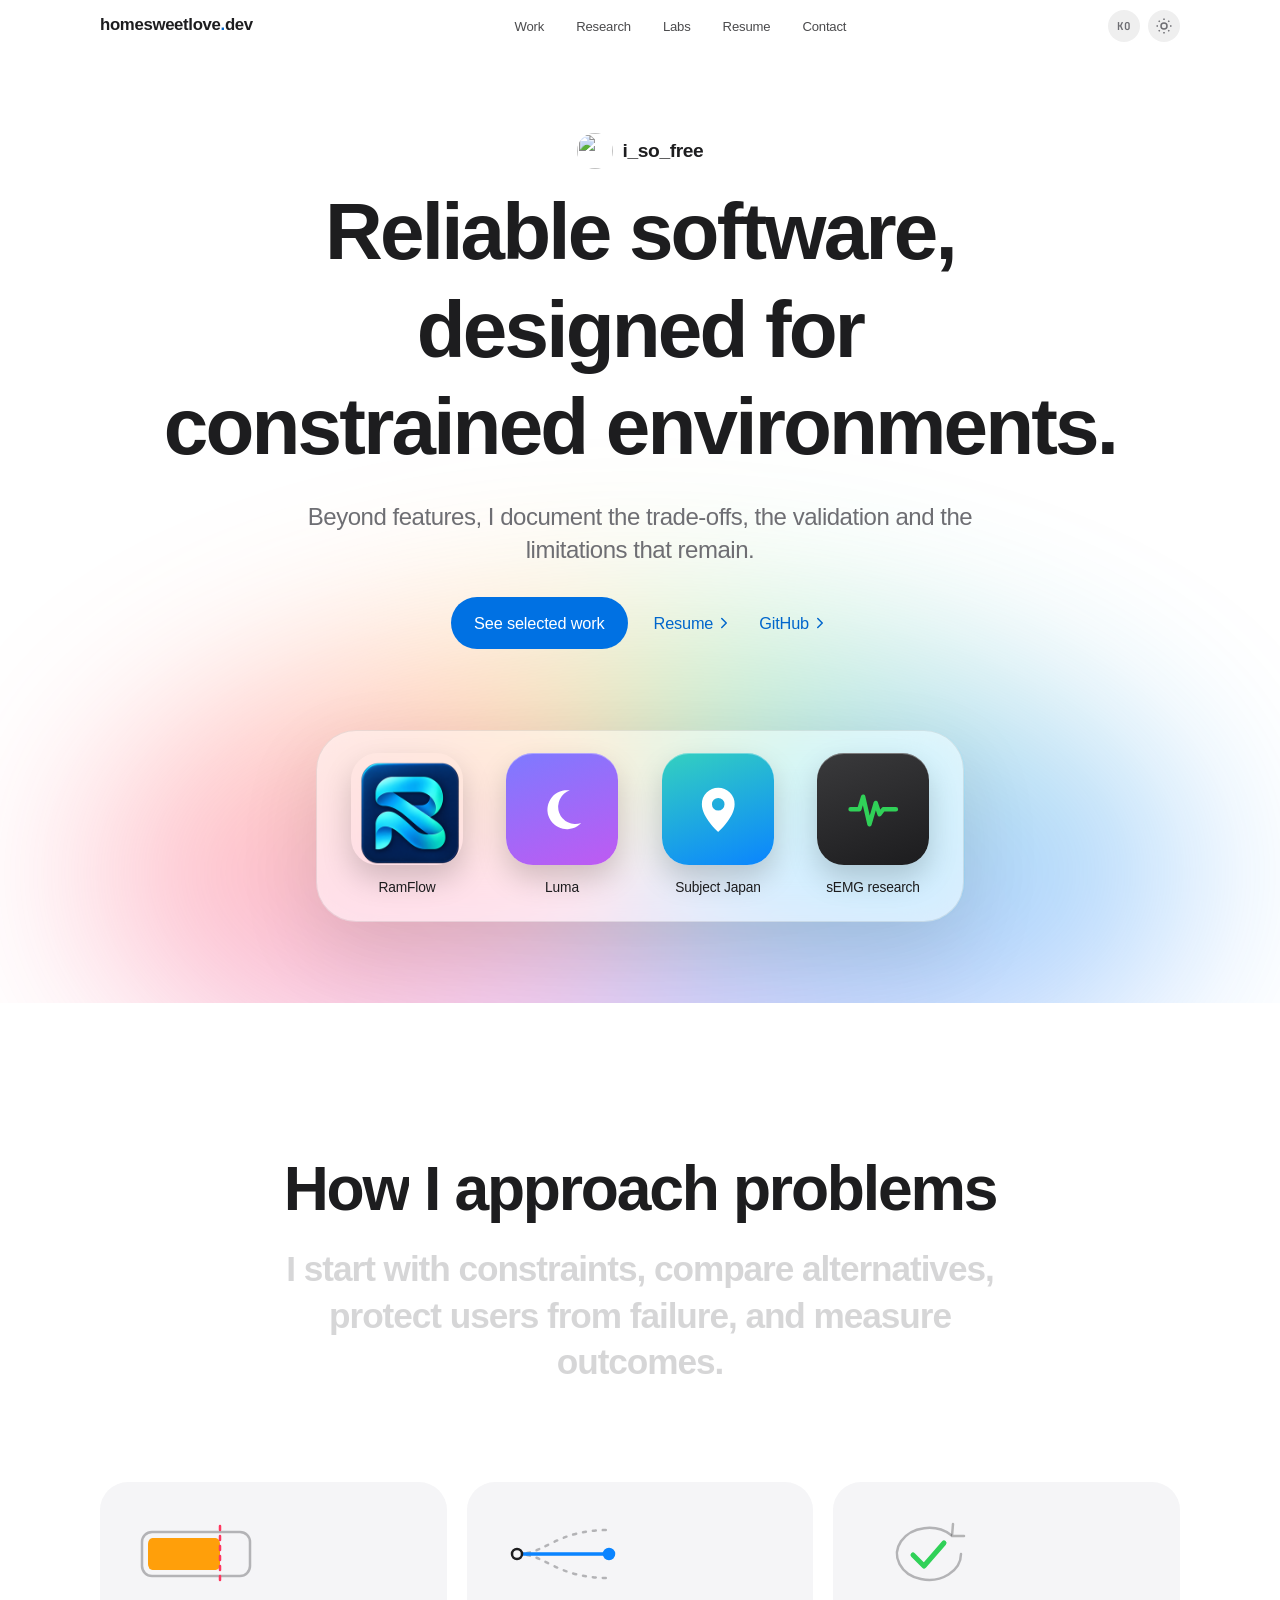
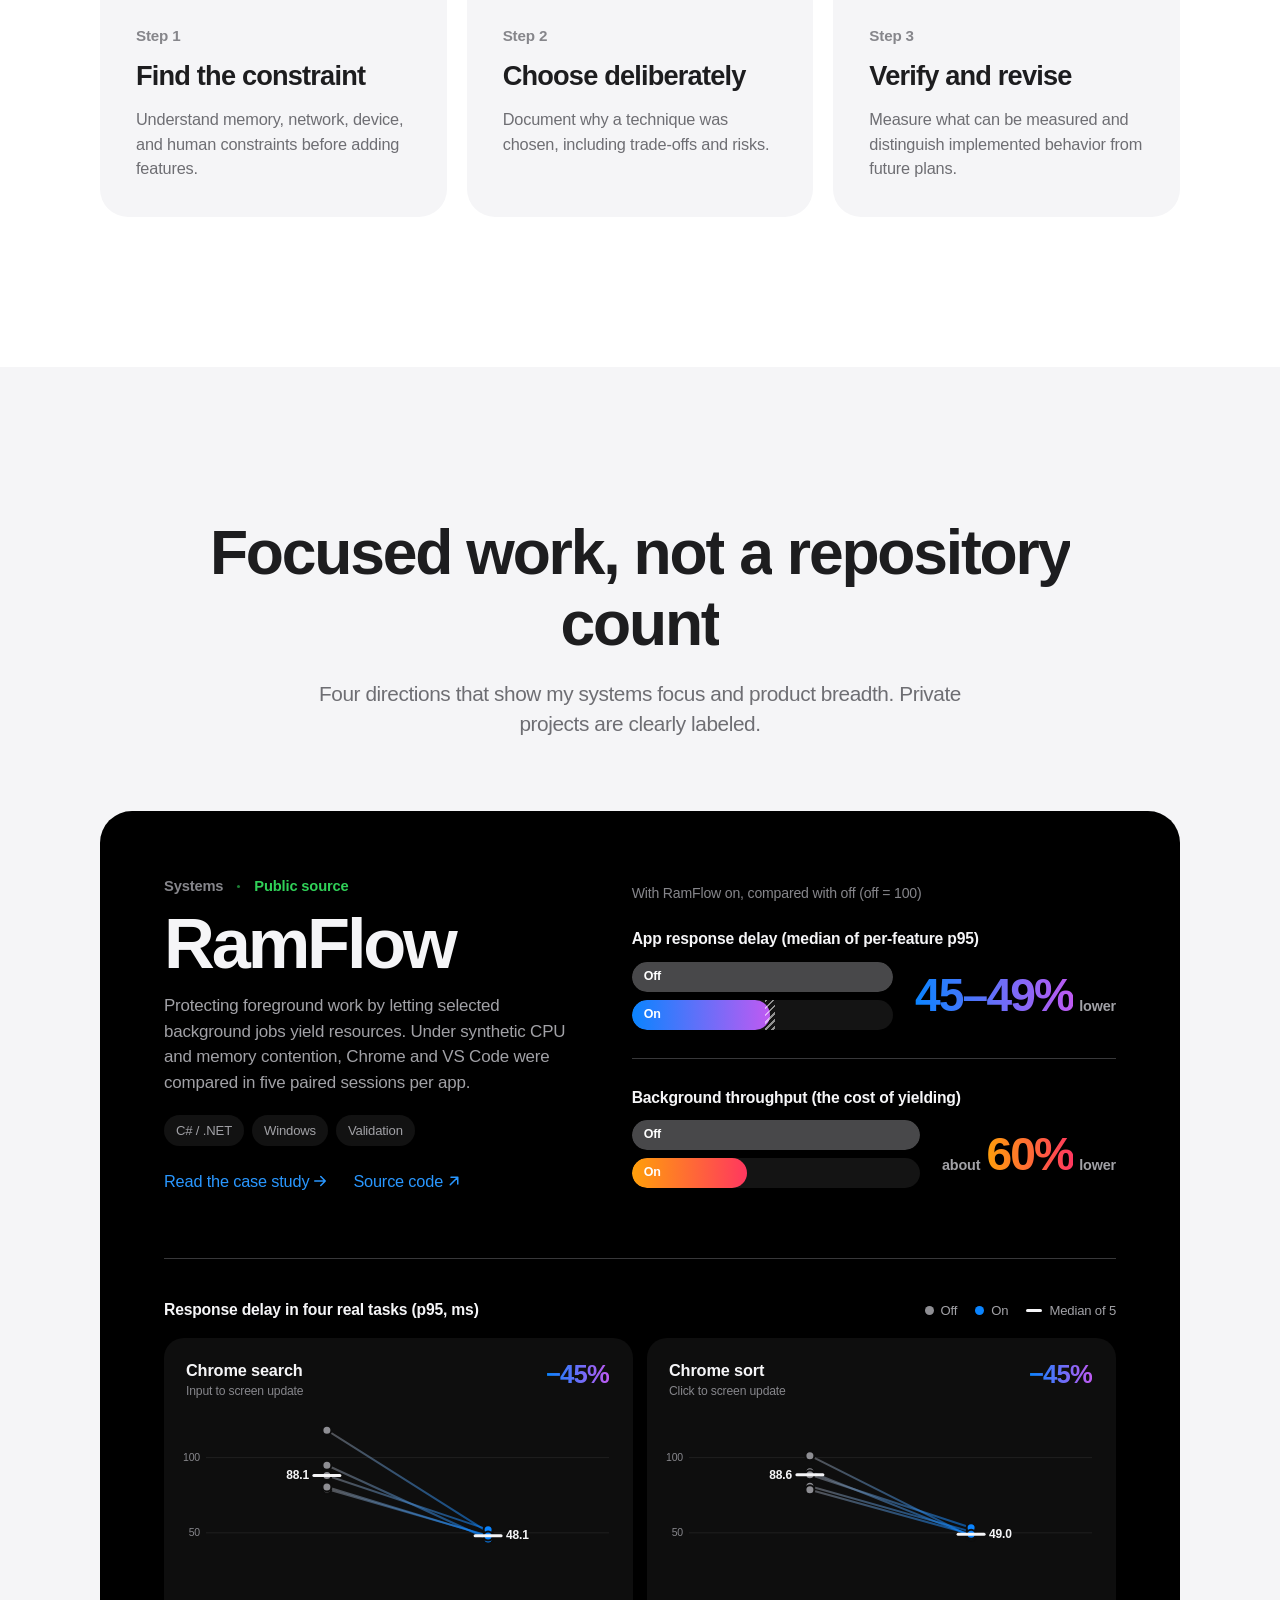
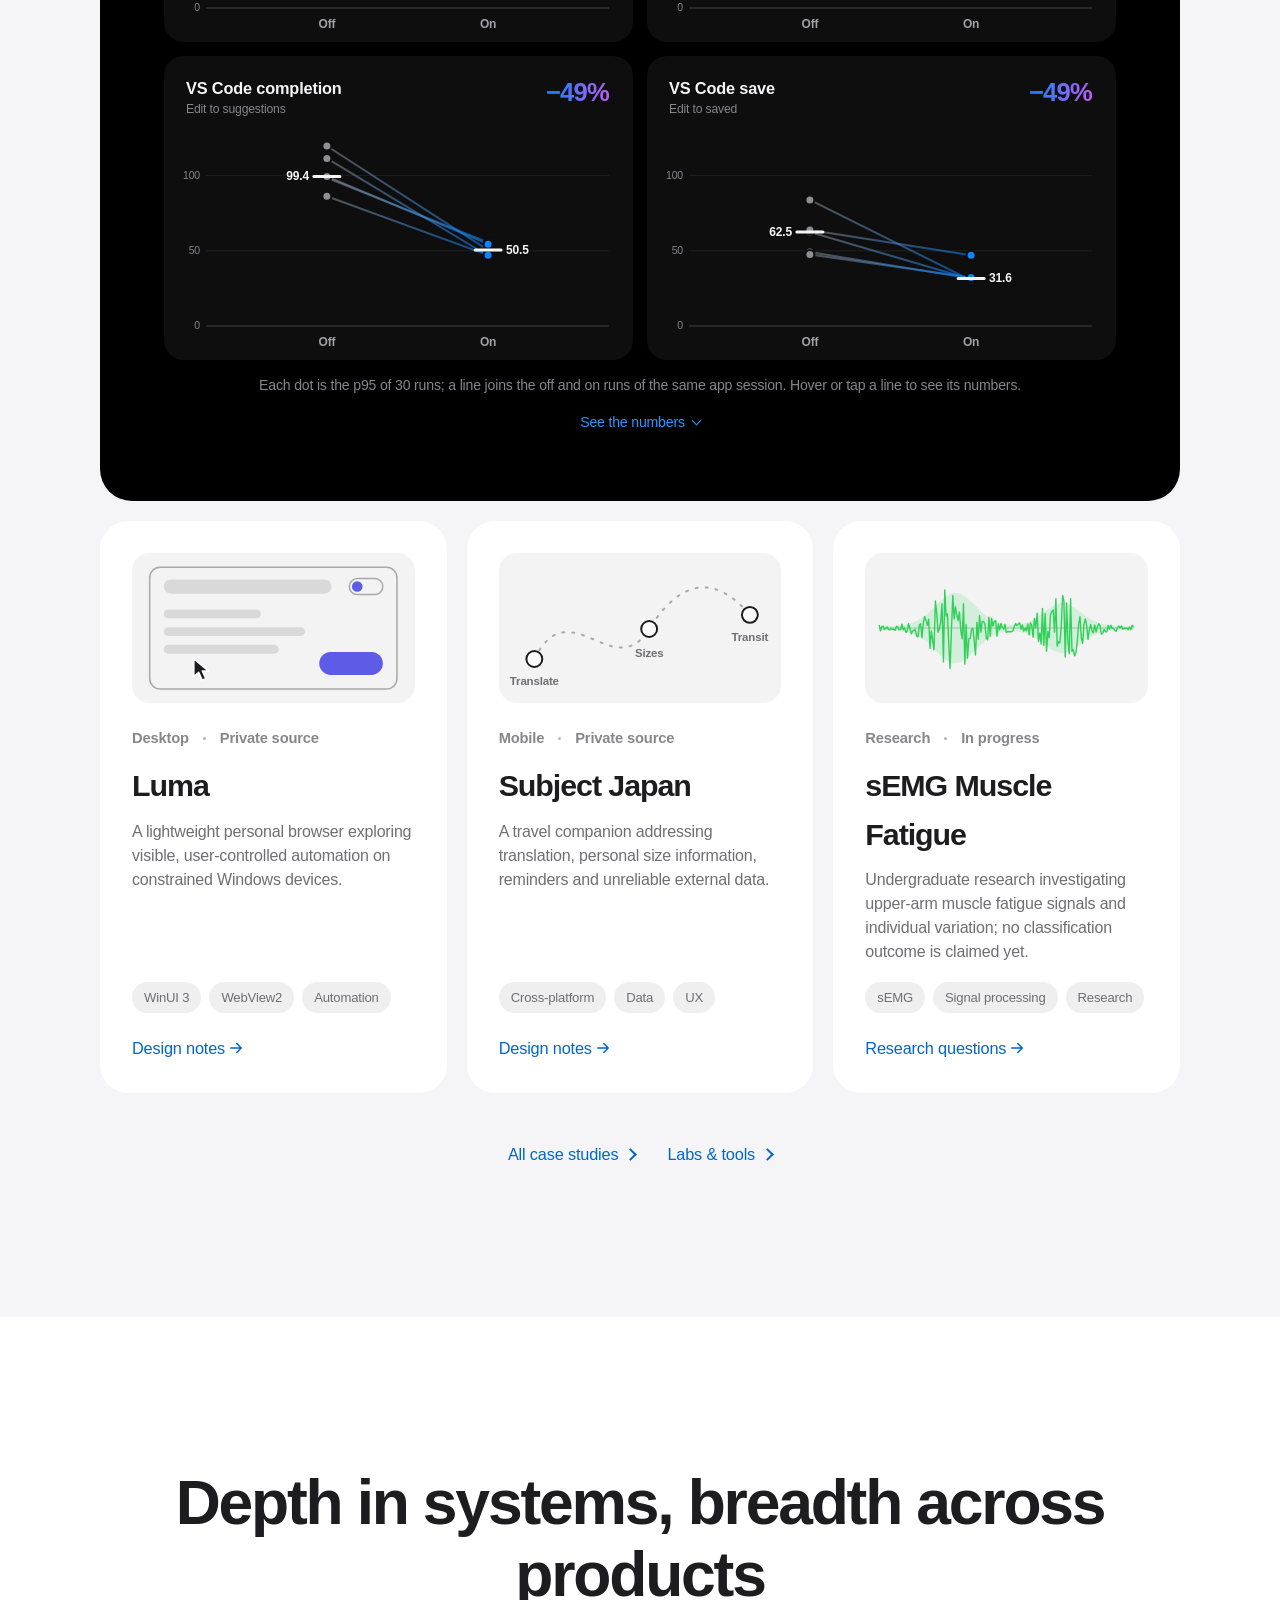
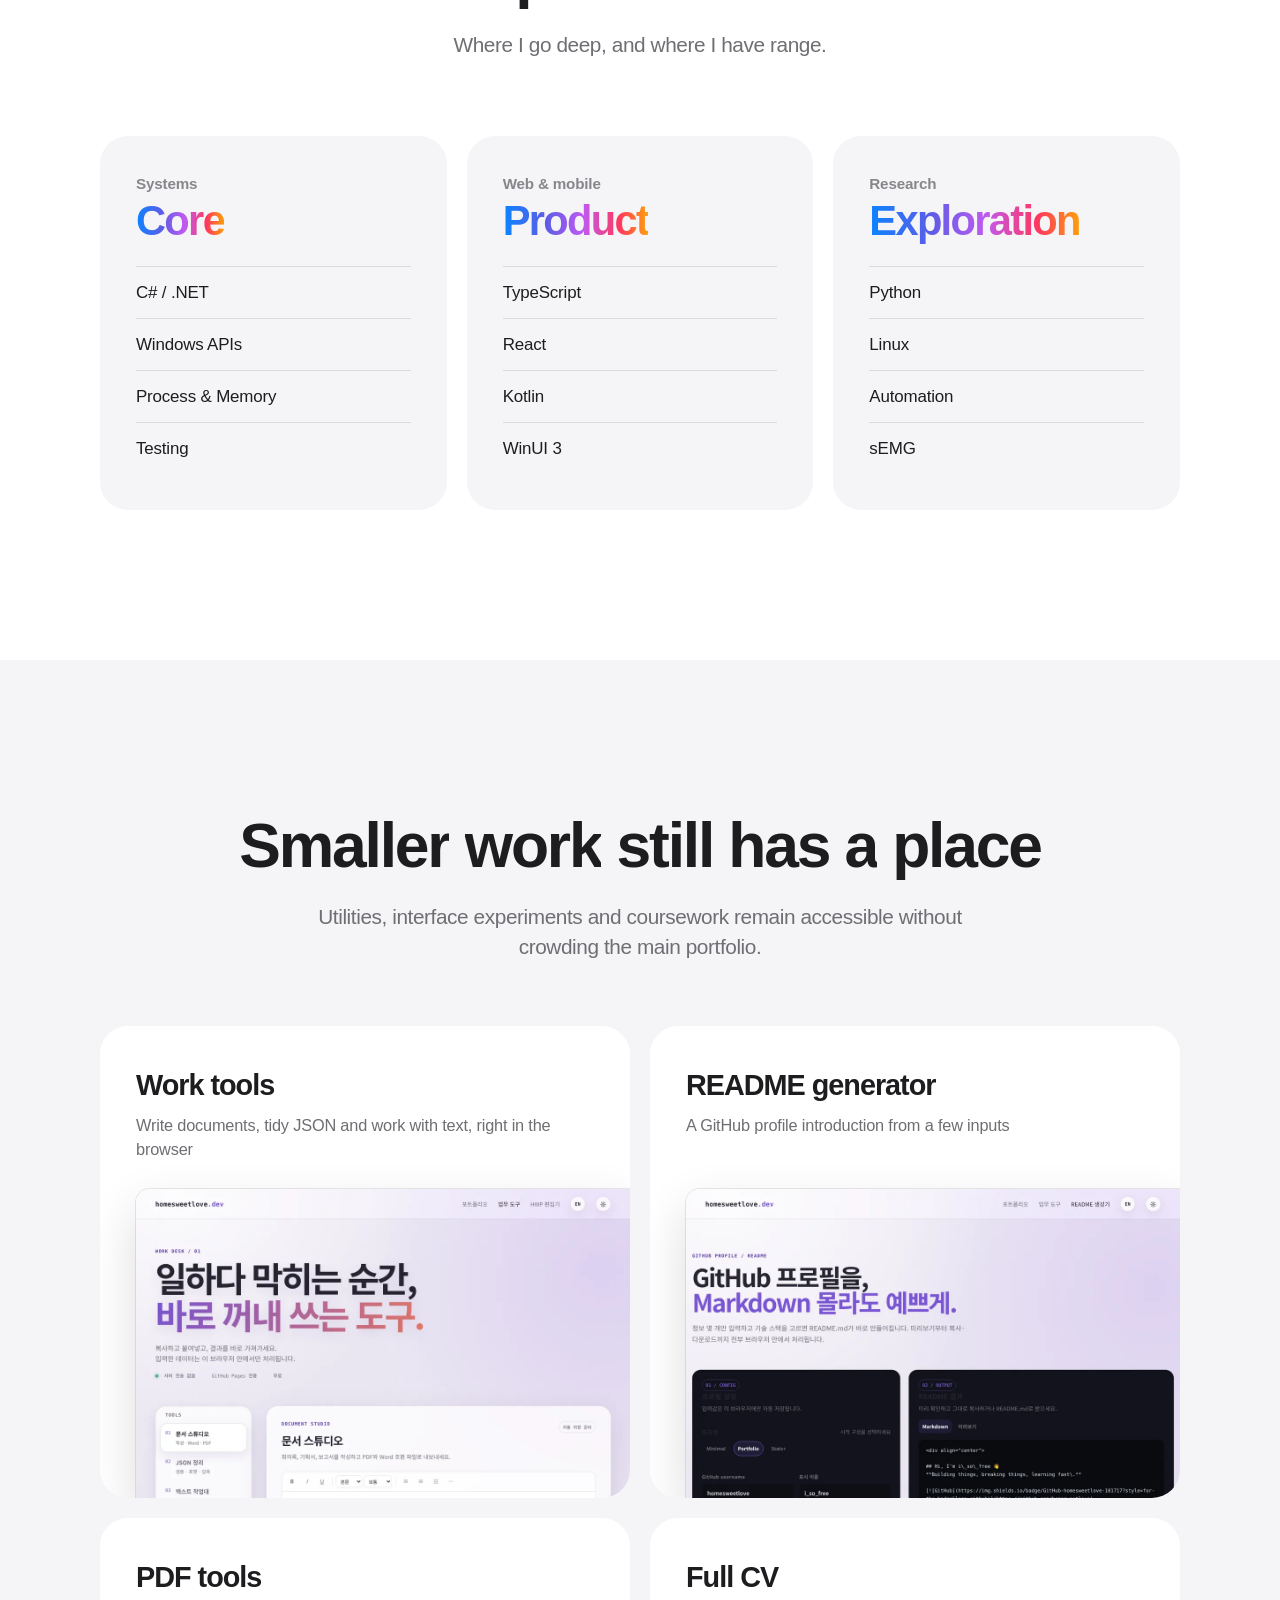
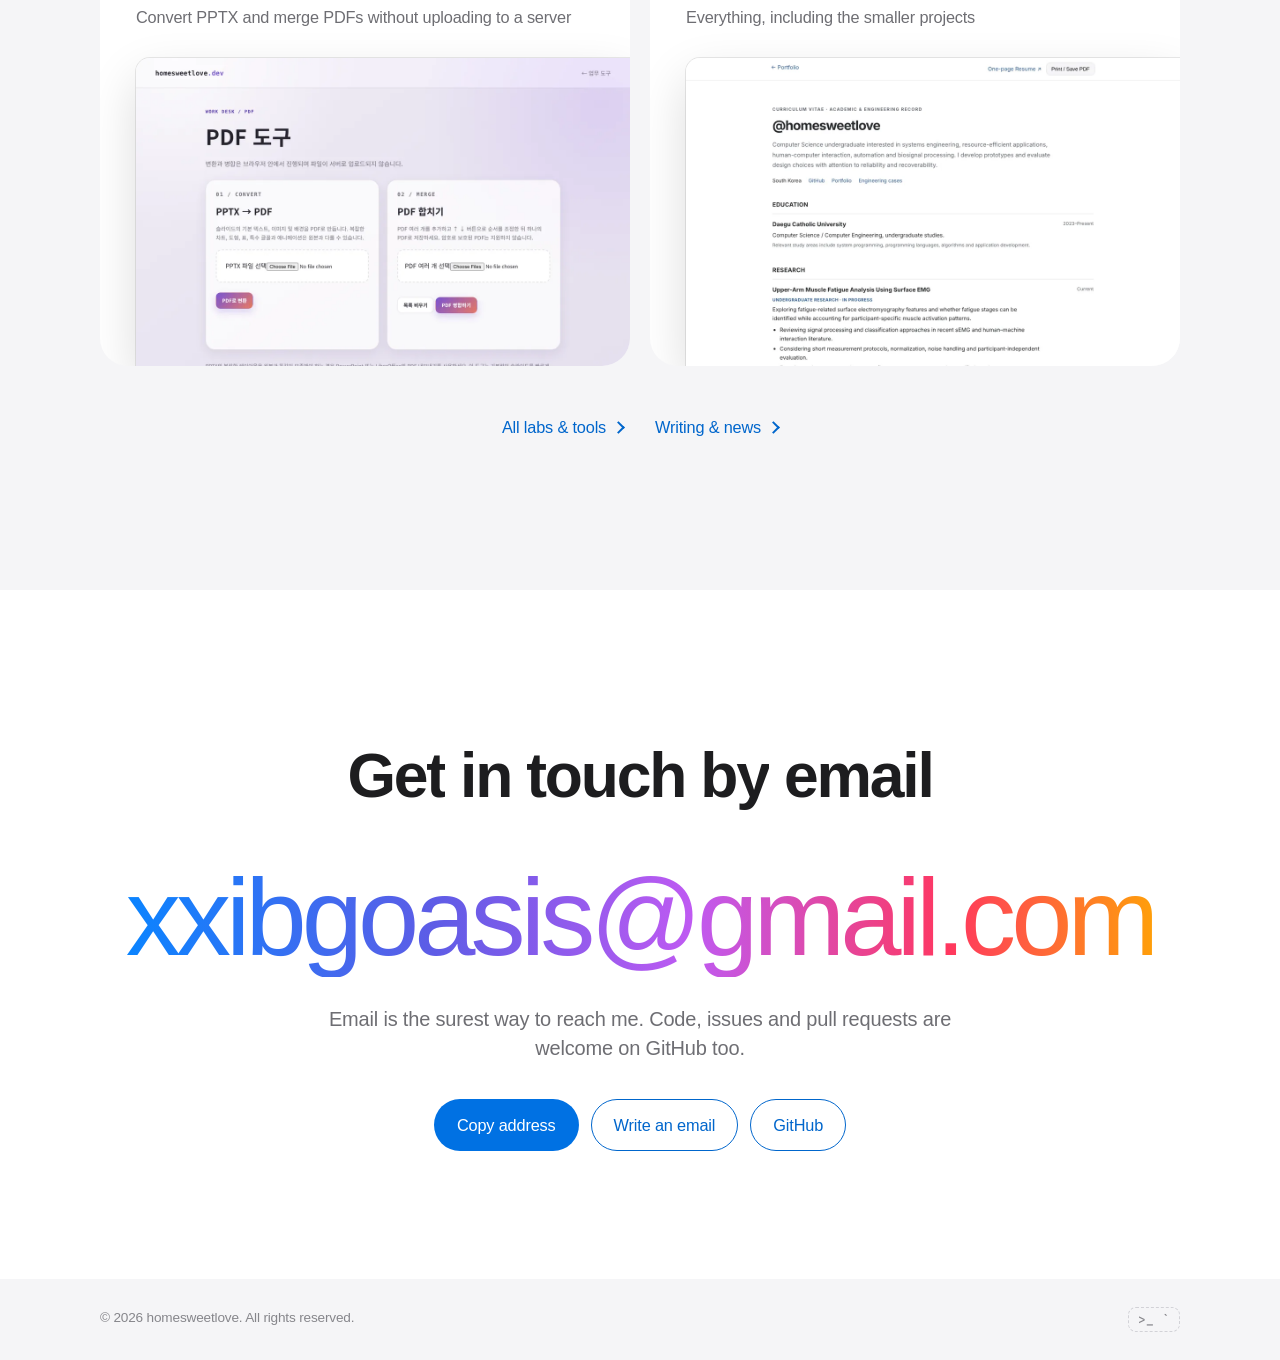
==== commit 5c093ffc: "RamFlow 그래프를 한 줄 4개에서 2개씩 2줄로 바꿔 읽기 쉽게 함 Co-Authored-By: Claude Opus 5.5 <noreply@anthropic.com> Cla" ====
--- a/index.html
+++ b/index.html
@@ -30,7 +30,7 @@
 <link rel="preconnect" href="https://cdn.jsdelivr.net" crossorigin>
 <link href="https://fonts.googleapis.com/css2?family=JetBrains+Mono:wght@400;500;600&display=swap" rel="stylesheet">
 <link rel="stylesheet" href="assets/style.css?v=14">
-<link rel="stylesheet" href="assets/home.css?v=5">
+<link rel="stylesheet" href="assets/home.css?v=6">
 <script src="assets/i18n.js?v=1"></script>
 <script>try{if(localStorage.getItem('skin')==='mac')document.documentElement.dataset.skin='mac';var t=localStorage.getItem('theme');if(t==='dark'||t==='light')document.documentElement.dataset.theme=t}catch(e){}document.documentElement.classList.add('js')</script>
 </head>
@@ -267,7 +267,7 @@
 
 <script>i18n.apply()</script>
 <script src="assets/home.js?v=4"></script>
-<script src="assets/ramflow-chart.js?v=1"></script>
+<script src="assets/ramflow-chart.js?v=2"></script>
 <script src="assets/terminal.js?v=4"></script>
 </body>
 </html>
--- a/assets/home.css
+++ b/assets/home.css
@@ -294,13 +294,13 @@
 .rf-key i{ display: inline-block; width: 9px; height: 9px; border-radius: 50%; }
 .rf-key .k-off{ background: #8e8e93; } .rf-key .k-on{ background: #0a84ff; }
 .rf-key .k-med{ width: 16px; height: 3px; border-radius: 2px; background: var(--text); }
-.rf-grid{ display: grid; grid-template-columns: repeat(4, minmax(0, 1fr)); gap: 12px; }
-.rf-panel{ position: relative; display: flex; flex-direction: column; padding: 16px 14px 6px 10px; border-radius: 20px; background: var(--rf-panel); outline: none; }
+.rf-grid{ display: grid; grid-template-columns: repeat(2, minmax(0, 1fr)); gap: 14px; }
+.rf-panel{ position: relative; display: flex; flex-direction: column; padding: clamp(14px, 2vw, 22px) clamp(12px, 2vw, 24px) 6px clamp(6px, 1.4vw, 16px); border-radius: 20px; background: var(--rf-panel); outline: none; }
 .rf-panel:focus-visible{ box-shadow: 0 0 0 2px var(--accent); }
 .rf-top{ display: flex; justify-content: space-between; align-items: flex-start; gap: 8px; padding-left: 6px; }
-.rf-name{ margin: 0; font-weight: 600; font-size: .92rem; line-height: 1.3; letter-spacing: -0.01em; }
+.rf-name{ margin: 0; font-weight: 600; font-size: clamp(.9rem, 1.4vw, 1.02rem); line-height: 1.3; letter-spacing: -0.01em; }
 .rf-name small{ display: block; margin-top: 3px; font-size: .76rem; font-weight: 500; color: var(--text-faint); }
-.rf-drop{ margin: 0; font-weight: 700; font-size: 1.25rem; letter-spacing: -0.03em; line-height: 1.1; font-variant-numeric: tabular-nums; white-space: nowrap; }
+.rf-drop{ margin: 0; font-weight: 700; font-size: clamp(1.1rem, 2.4vw, 1.6rem); letter-spacing: -0.03em; line-height: 1.1; font-variant-numeric: tabular-nums; white-space: nowrap; }
 .rf-drop em{ font-style: normal; background: linear-gradient(90deg, #0a84ff, #bf5af2); -webkit-background-clip: text; background-clip: text; color: transparent; }
 .rf-plot{ position: relative; margin-top: auto; padding-top: 6px; }
 .rf-plot svg{ display: block; width: 100%; height: auto; overflow: visible; touch-action: pan-y; cursor: crosshair; }
@@ -348,7 +348,6 @@
   .js .rf.in .rf-link{ stroke-dashoffset: 0; }
   .js .rf.in .rf-on, .js .rf.in .rf-med{ opacity: 1; }
 }
-@media (max-width: 820px){ .rf-grid{ grid-template-columns: repeat(2, minmax(0, 1fr)); } }
 @media (max-width: 420px){ .rf-panel{ padding: 14px 8px 4px 4px; } .rf-drop{ font-size: 1.05rem; } .rf-top{ flex-direction: column; gap: 4px; } }
 .app.real{ background: none; box-shadow: 0 14px 30px rgba(0,0,0,.18); overflow: hidden; }
 .app.real img{ display: block; width: 100%; height: 100%; object-fit: cover; }
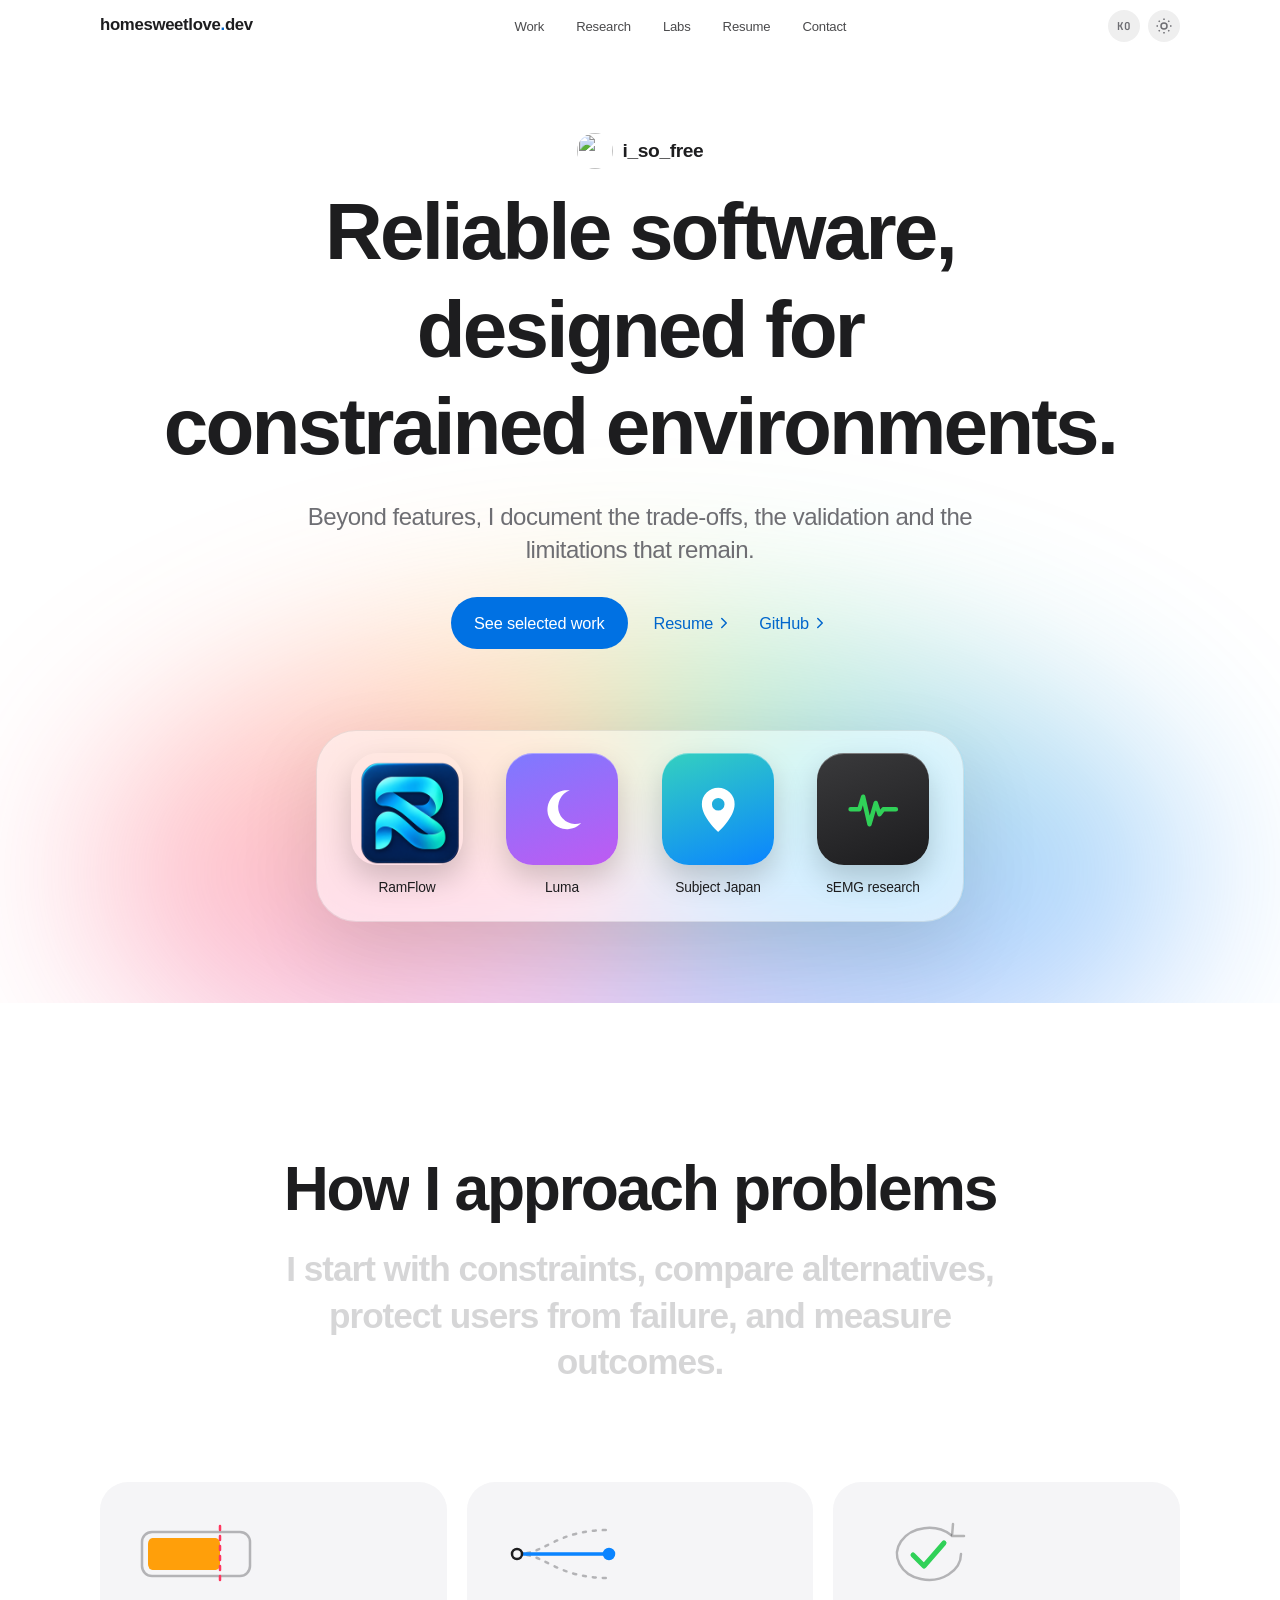
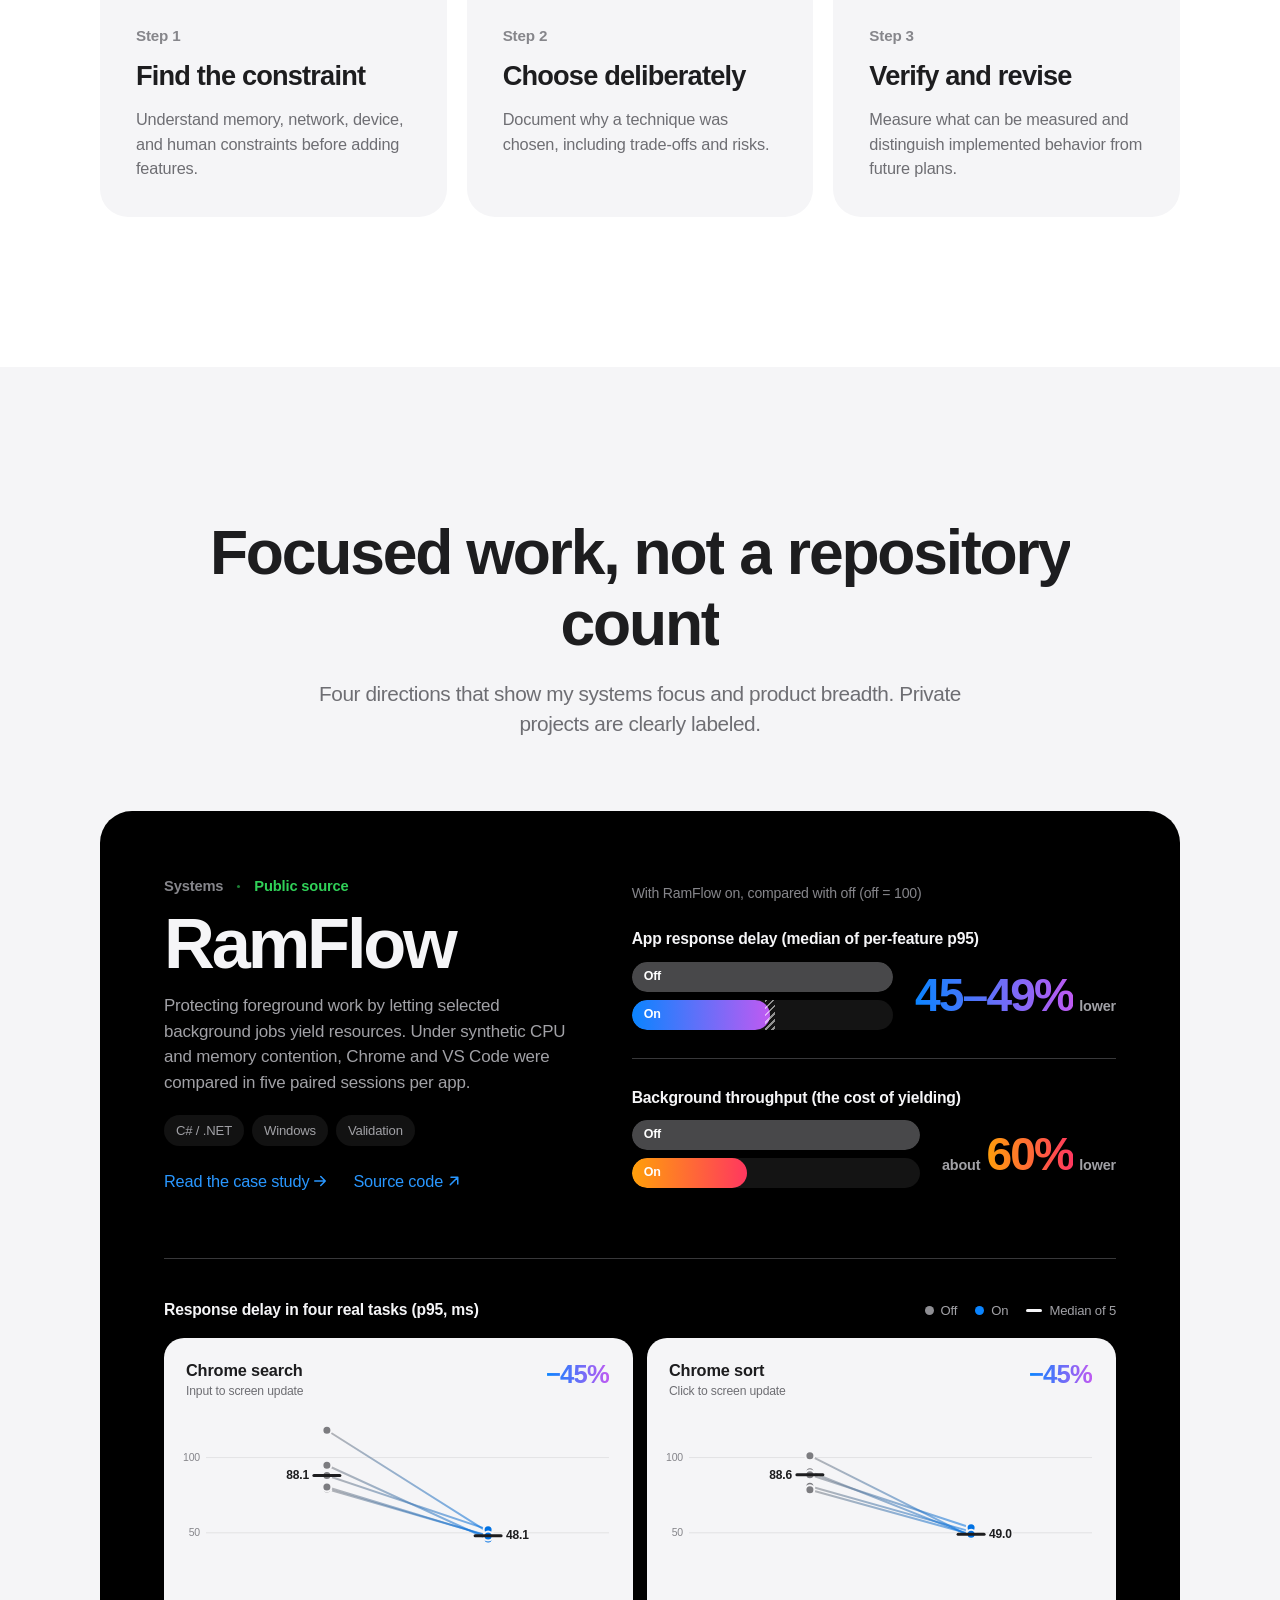
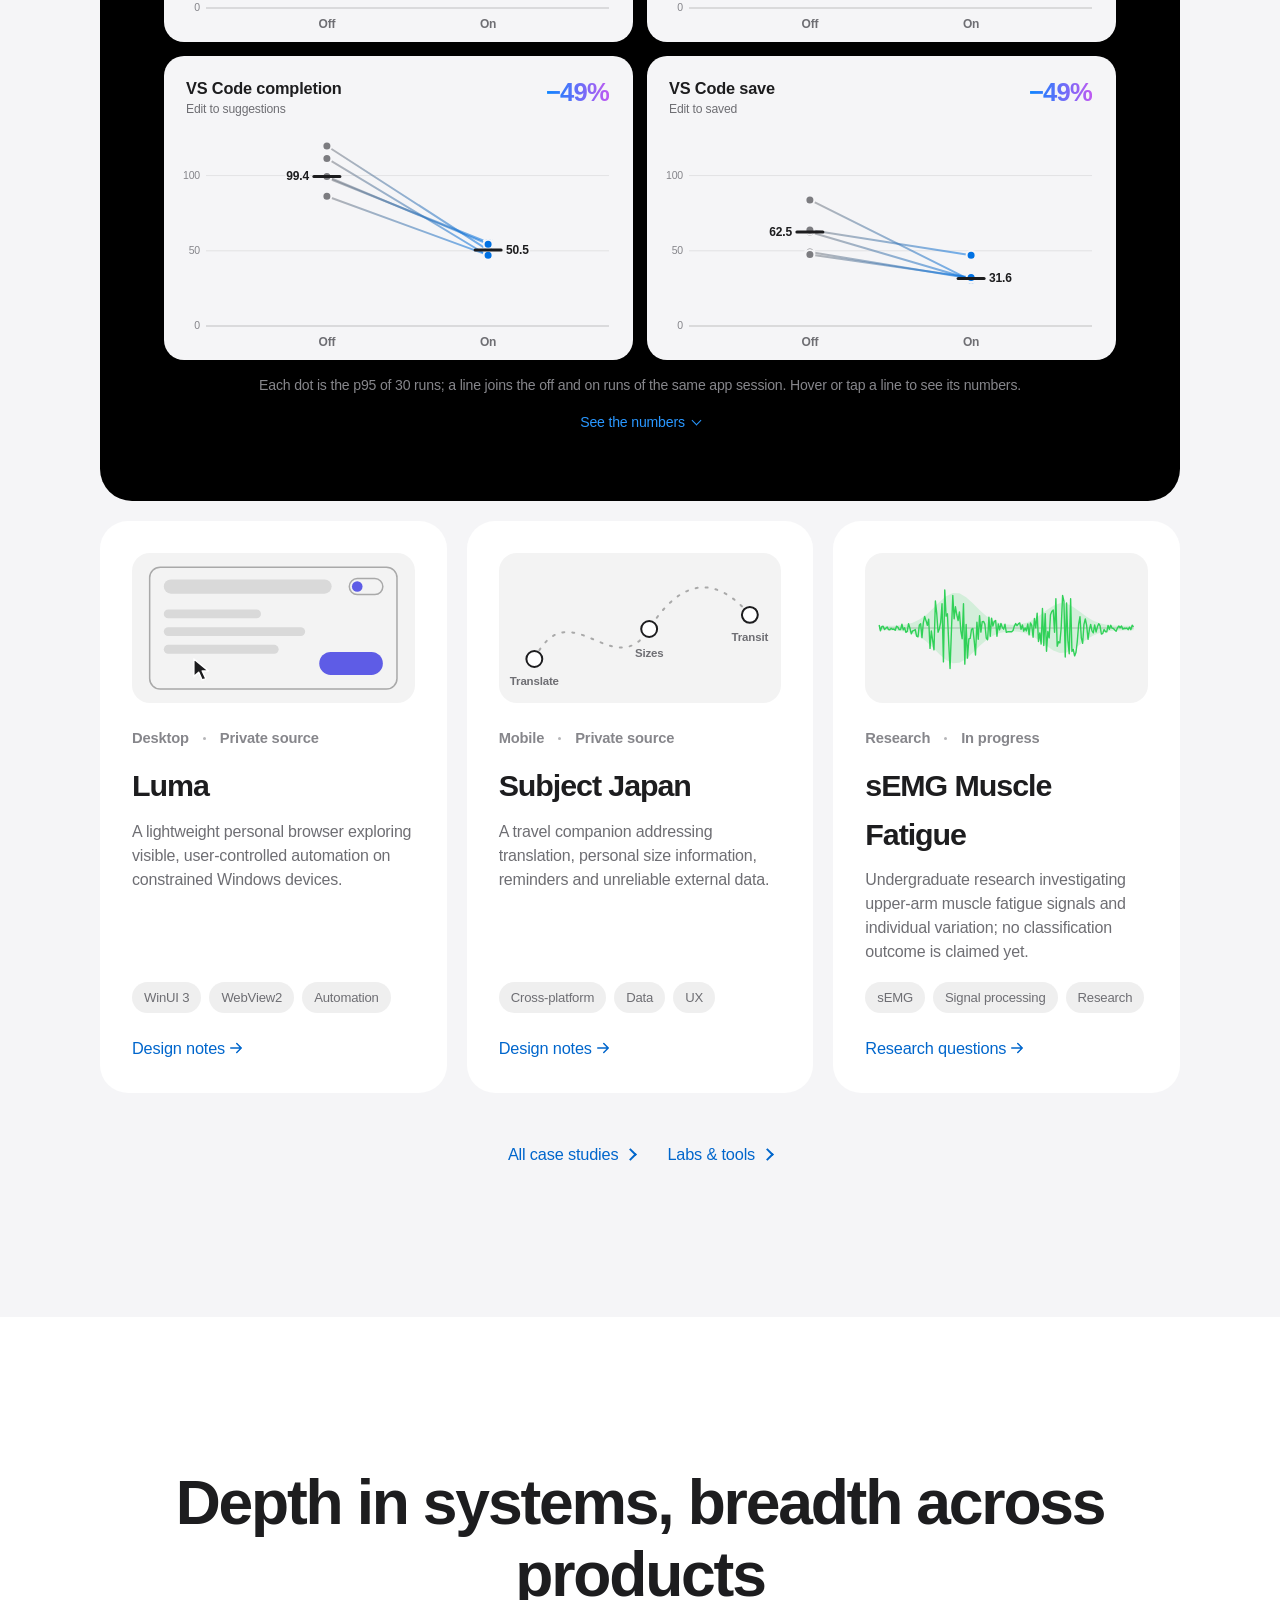
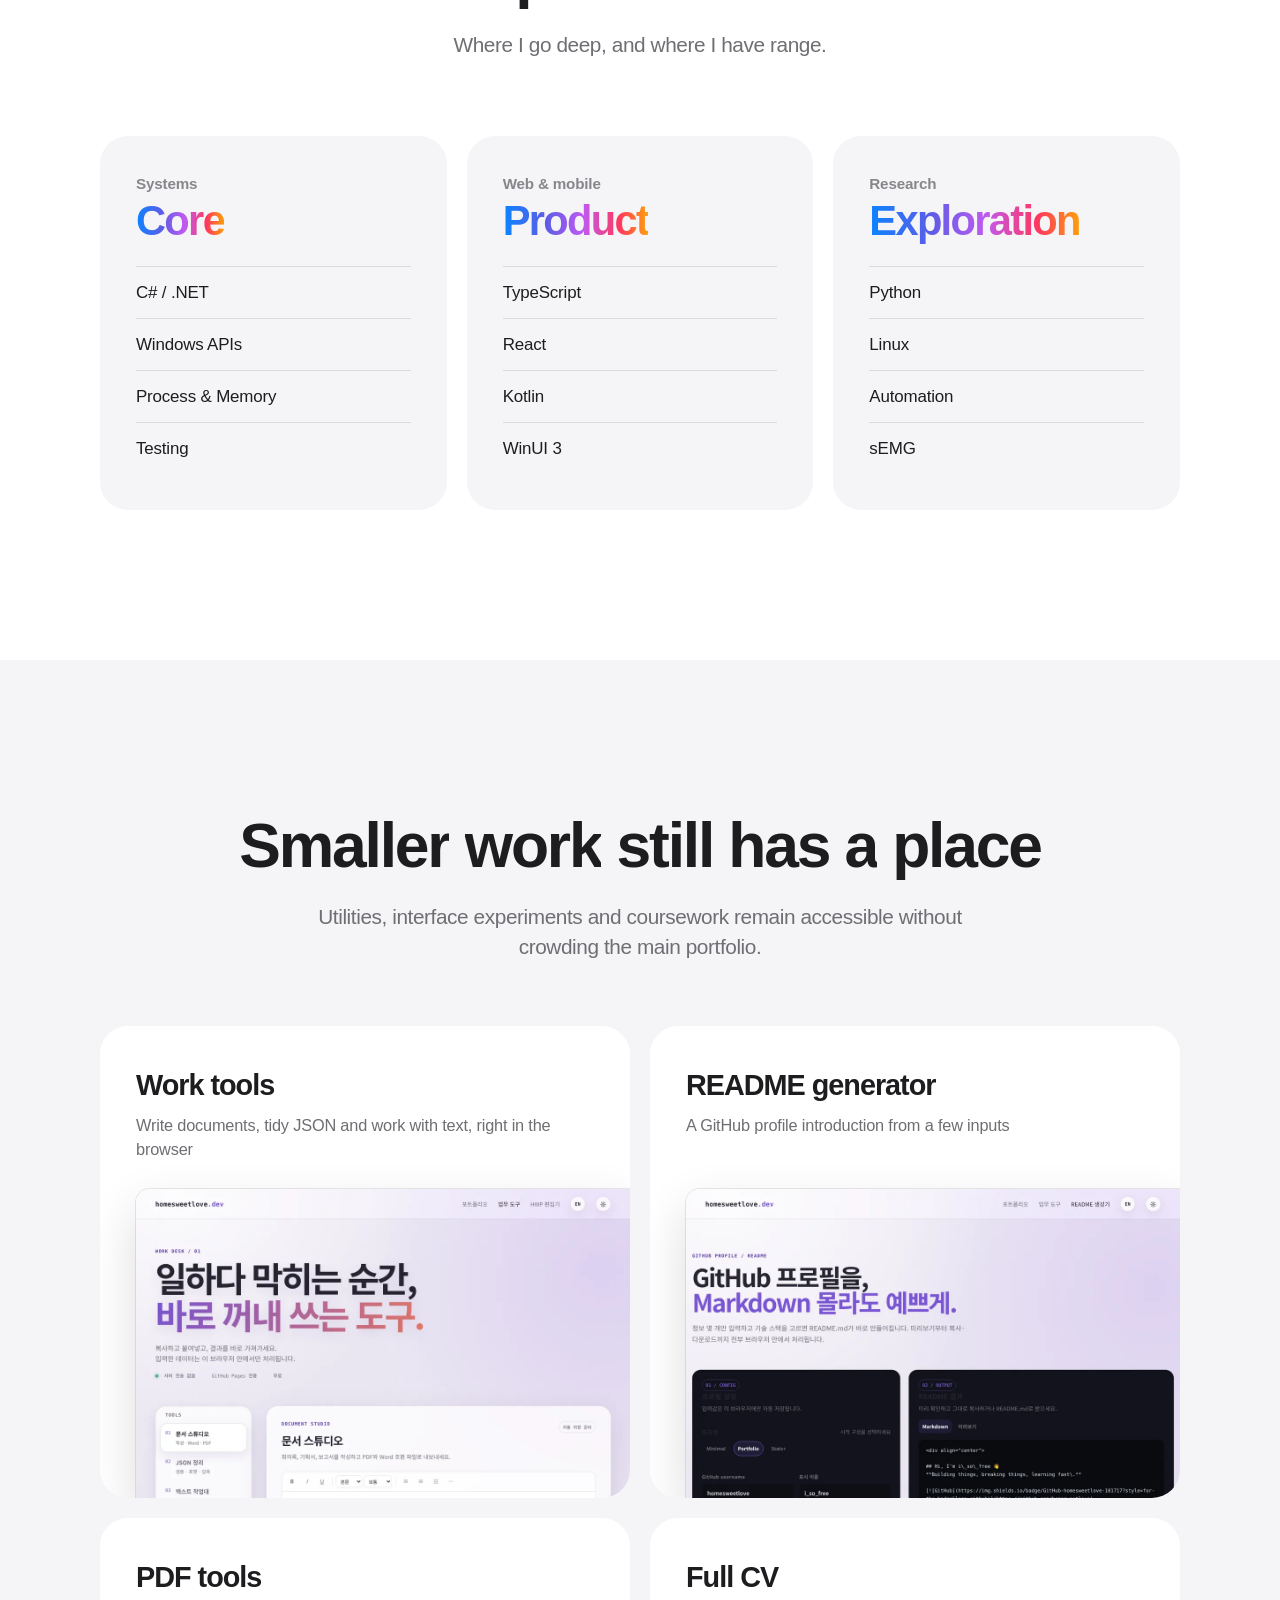
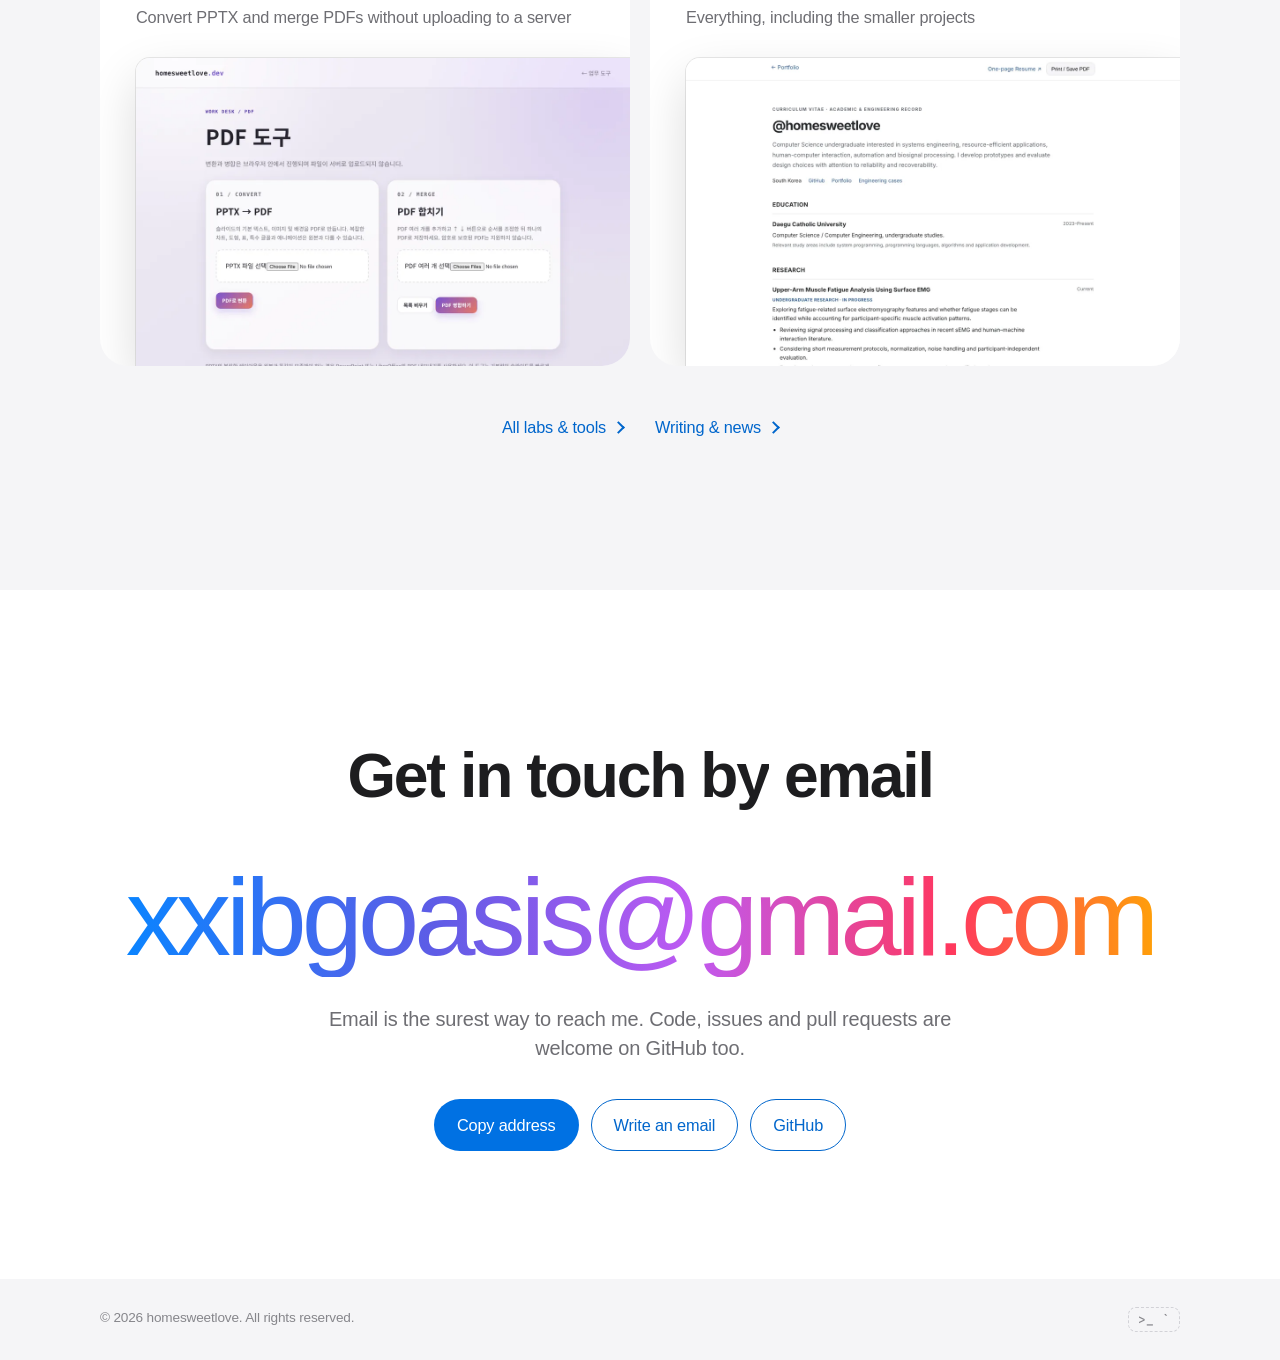
==== commit 48a39c1e: "라이트 모드에서 RamFlow 그래프 칸 4개만 밝게 표시 Co-Authored-By: Claude Opus 5.5 <noreply@anthropic.com> Claude-Sess" ====
--- a/index.html
+++ b/index.html
@@ -30,7 +30,7 @@
 <link rel="preconnect" href="https://cdn.jsdelivr.net" crossorigin>
 <link href="https://fonts.googleapis.com/css2?family=JetBrains+Mono:wght@400;500;600&display=swap" rel="stylesheet">
 <link rel="stylesheet" href="assets/style.css?v=14">
-<link rel="stylesheet" href="assets/home.css?v=6">
+<link rel="stylesheet" href="assets/home.css?v=7">
 <script src="assets/i18n.js?v=1"></script>
 <script>try{if(localStorage.getItem('skin')==='mac')document.documentElement.dataset.skin='mac';var t=localStorage.getItem('theme');if(t==='dark'||t==='light')document.documentElement.dataset.theme=t}catch(e){}document.documentElement.classList.add('js')</script>
 </head>
@@ -267,7 +267,7 @@
 
 <script>i18n.apply()</script>
 <script src="assets/home.js?v=4"></script>
-<script src="assets/ramflow-chart.js?v=2"></script>
+<script src="assets/ramflow-chart.js?v=3"></script>
 <script src="assets/terminal.js?v=4"></script>
 </body>
 </html>
--- a/assets/home.css
+++ b/assets/home.css
@@ -284,9 +284,25 @@
 .proof figcaption{ margin-top: 12px; font-size: .88rem; color: var(--text-faint); text-align: center; }
 
 /* RamFlow 실측 그래프 (사진 대신 직접 그림) */
-.rf{ --rf-panel: rgba(255,255,255,.055); --rf-ring: #0e0e0e; padding-top: clamp(8px, 2vw, 20px); border-top: 1px solid var(--border); }
-:root[data-theme="dark"] .rf{ --rf-ring: #28282a; }
-@media (prefers-color-scheme: dark){ :root:not([data-theme="light"]) .rf{ --rf-ring: #28282a; } }
+/* 라이트 모드: 그래프 칸 4개만 밝게 / 다크 모드: 어두운 카드에 맞춘 어두운 칸 */
+.rf{ padding-top: clamp(8px, 2vw, 20px); border-top: 1px solid var(--border); }
+.rf-panel{
+  --rf-panel: #f5f5f7; --rf-ring: #f5f5f7; --rf-ink: #1d1d1f; --rf-dim: #6e6e73; --rf-faint: #86868b;
+  --rf-off: #7c7c80; --rf-on: #0071e3; --rf-grid: rgba(0,0,0,.08); --rf-base: rgba(0,0,0,.22);
+  --rf-tip: rgba(255,255,255,.97); --rf-tip-shadow: 0 10px 28px rgba(0,0,0,.16); --rf-tip-em: #0071e3;
+  color: var(--rf-ink);
+}
+:root[data-theme="dark"] .rf-panel{
+  --rf-panel: #2a2a2c; --rf-ring: #2a2a2c; --rf-ink: #f5f5f7; --rf-dim: #a1a1a6; --rf-faint: #86868b;
+  --rf-off: #8e8e93; --rf-on: #0a84ff; --rf-grid: rgba(255,255,255,.07); --rf-base: rgba(255,255,255,.22);
+  --rf-tip: rgba(44,44,46,.96); --rf-tip-shadow: 0 10px 24px rgba(0,0,0,.45); --rf-tip-em: #64b5ff;
+}
+@media (prefers-color-scheme: dark){ :root:not([data-theme="light"]) .rf-panel{
+  --rf-panel: #2a2a2c; --rf-ring: #2a2a2c; --rf-ink: #f5f5f7; --rf-dim: #a1a1a6; --rf-faint: #86868b;
+  --rf-off: #8e8e93; --rf-on: #0a84ff; --rf-grid: rgba(255,255,255,.07); --rf-base: rgba(255,255,255,.22);
+  --rf-tip: rgba(44,44,46,.96); --rf-tip-shadow: 0 10px 24px rgba(0,0,0,.45); --rf-tip-em: #64b5ff;
+} }
+
 .rf-head{ display: flex; flex-wrap: wrap; align-items: baseline; justify-content: space-between; gap: 10px 24px; margin: 18px 0 16px; }
 .rf-title{ margin: 0; font-weight: 600; font-size: .98rem; }
 .rf-key{ list-style: none; display: flex; gap: 18px; margin: 0; padding: 0; font-size: .82rem; color: var(--text-dim); }
@@ -299,30 +315,31 @@
 .rf-panel:focus-visible{ box-shadow: 0 0 0 2px var(--accent); }
 .rf-top{ display: flex; justify-content: space-between; align-items: flex-start; gap: 8px; padding-left: 6px; }
 .rf-name{ margin: 0; font-weight: 600; font-size: clamp(.9rem, 1.4vw, 1.02rem); line-height: 1.3; letter-spacing: -0.01em; }
-.rf-name small{ display: block; margin-top: 3px; font-size: .76rem; font-weight: 500; color: var(--text-faint); }
+.rf-name small{ display: block; margin-top: 3px; font-size: .76rem; font-weight: 500; color: var(--rf-dim); }
 .rf-drop{ margin: 0; font-weight: 700; font-size: clamp(1.1rem, 2.4vw, 1.6rem); letter-spacing: -0.03em; line-height: 1.1; font-variant-numeric: tabular-nums; white-space: nowrap; }
 .rf-drop em{ font-style: normal; background: linear-gradient(90deg, #0a84ff, #bf5af2); -webkit-background-clip: text; background-clip: text; color: transparent; }
 .rf-plot{ position: relative; margin-top: auto; padding-top: 6px; }
 .rf-plot svg{ display: block; width: 100%; height: auto; overflow: visible; touch-action: pan-y; cursor: crosshair; }
-.rf-axis text{ fill: var(--text-faint); font-size: 10.5px; font-variant-numeric: tabular-nums; }
-.rf-axis .rf-xl{ fill: var(--text-dim); font-size: 12px; font-weight: 600; }
-.rf-gl{ stroke: rgba(255,255,255,.07); stroke-width: 1; }
-.rf-base{ stroke: rgba(255,255,255,.22); stroke-width: 1; }
+.rf-axis text{ fill: var(--rf-faint); font-size: 10.5px; font-variant-numeric: tabular-nums; }
+.rf-axis .rf-xl{ fill: var(--rf-dim); font-size: 12px; font-weight: 600; }
+.rf-gl{ stroke: var(--rf-grid); stroke-width: 1; }
+.rf-base{ stroke: var(--rf-base); stroke-width: 1; }
 .rf-link{ stroke-width: 2; stroke-linecap: round; opacity: .55; transition: opacity .2s ease, stroke-width .2s ease; }
 .rf-dot{ stroke: var(--rf-ring); stroke-width: 2; transition: opacity .2s ease; }
-.rf-off{ fill: #8e8e93; } .rf-on{ fill: #0a84ff; }
+.rf-off{ fill: var(--rf-off); } .rf-on{ fill: var(--rf-on); }
+.rf-s-off{ stop-color: var(--rf-off); } .rf-s-on{ stop-color: var(--rf-on); }
 .rf-pair{ transition: opacity .2s ease; }
 .rf-panel.is-focus .rf-pair{ opacity: .18; }
 .rf-panel.is-focus .rf-pair.on{ opacity: 1; }
 .rf-pair.on .rf-link{ opacity: 1; stroke-width: 2.5; }
-.rf-med line{ stroke: var(--text); stroke-width: 3; stroke-linecap: round; }
-.rf-med text{ fill: var(--text); font-size: 12px; font-weight: 700; font-variant-numeric: tabular-nums; paint-order: stroke; stroke: var(--rf-ring); stroke-width: 3px; stroke-linejoin: round; }
+.rf-med line{ stroke: var(--rf-ink); stroke-width: 3; stroke-linecap: round; }
+.rf-med text{ fill: var(--rf-ink); font-size: 12px; font-weight: 700; font-variant-numeric: tabular-nums; paint-order: stroke; stroke: var(--rf-ring); stroke-width: 3px; stroke-linejoin: round; }
 .rf-med > *{ transition: opacity .2s ease; }
 .rf-panel.is-focus .rf-med > *{ opacity: .35; }
-.rf-tip{ position: absolute; z-index: 2; translate: -50% -100%; display: grid; gap: 2px; min-width: max-content; padding: 8px 11px; border-radius: 12px; background: rgba(44,44,46,.96); box-shadow: 0 10px 24px rgba(0,0,0,.45); font-size: .76rem; line-height: 1.35; pointer-events: none; font-variant-numeric: tabular-nums; }
+.rf-tip{ position: absolute; z-index: 2; translate: -50% -100%; display: grid; gap: 2px; min-width: max-content; padding: 8px 11px; border-radius: 12px; background: var(--rf-tip); box-shadow: var(--rf-tip-shadow); color: var(--rf-ink); font-size: .76rem; line-height: 1.35; pointer-events: none; font-variant-numeric: tabular-nums; }
 .rf-tip[hidden]{ display: none; }
-.rf-tip b{ font-weight: 600; color: var(--text-dim); }
-.rf-tip em{ font-style: normal; font-weight: 700; color: #64b5ff; }
+.rf-tip b{ font-weight: 600; color: var(--rf-dim); }
+.rf-tip em{ font-style: normal; font-weight: 700; color: var(--rf-tip-em); }
 .rf figcaption{ margin-top: 14px; }
 .rf-table{ margin-top: 10px; text-align: center; }
 .rf-table summary{ display: inline-block; cursor: pointer; color: var(--accent); font-size: .88rem; font-weight: 500; list-style: none; padding: 4px 8px; border-radius: 8px; }
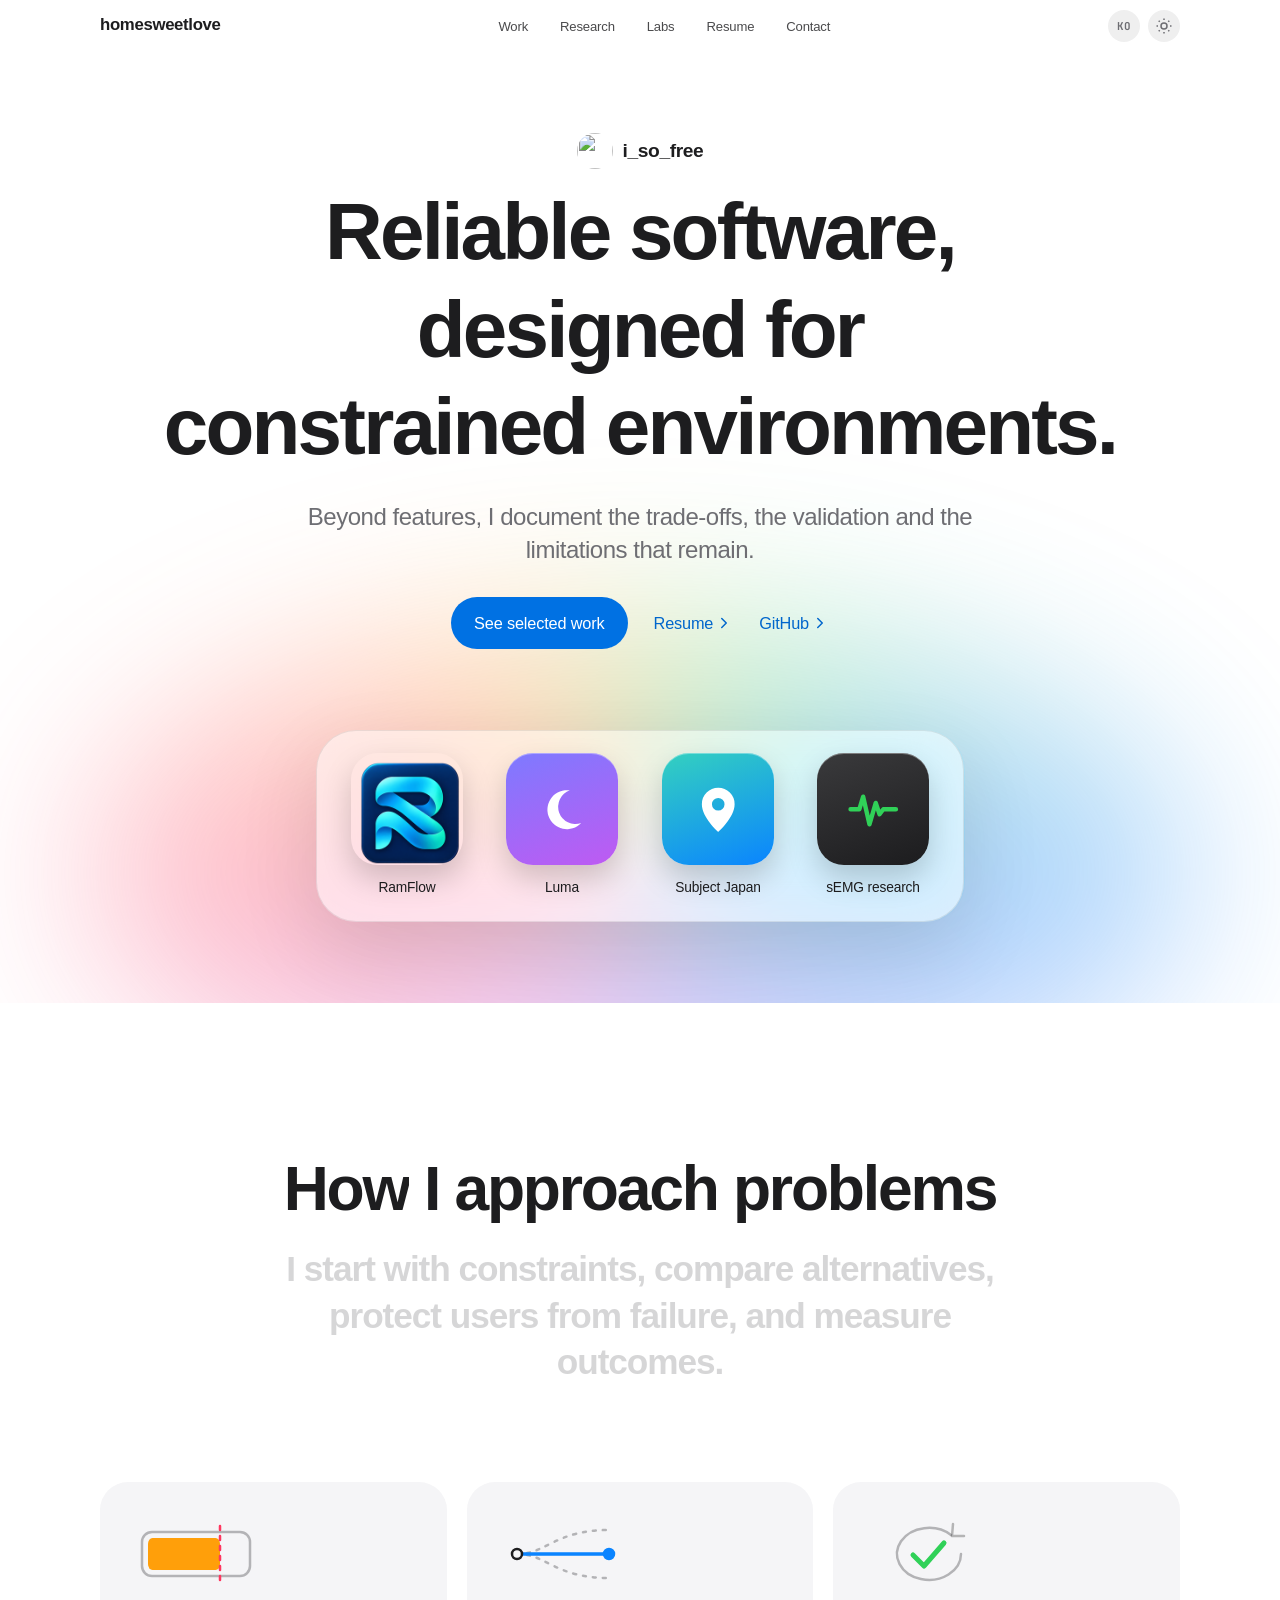
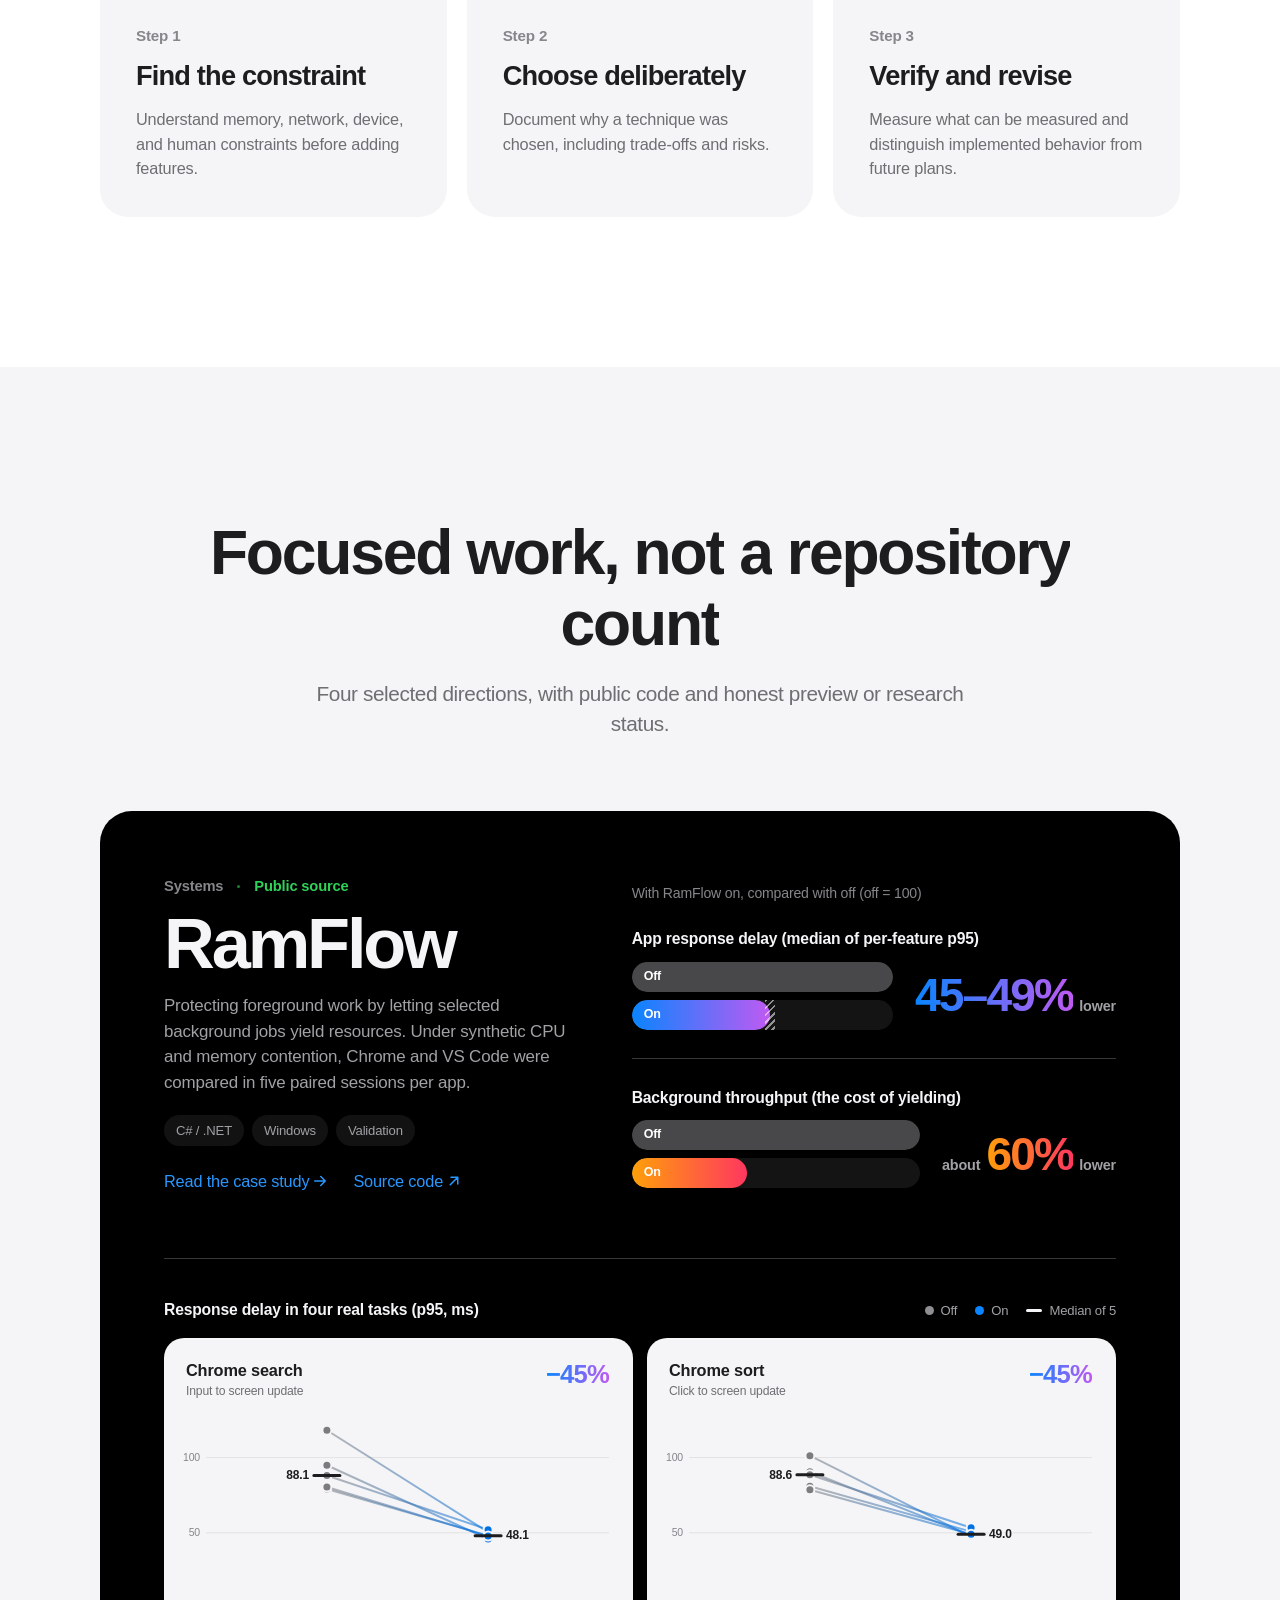
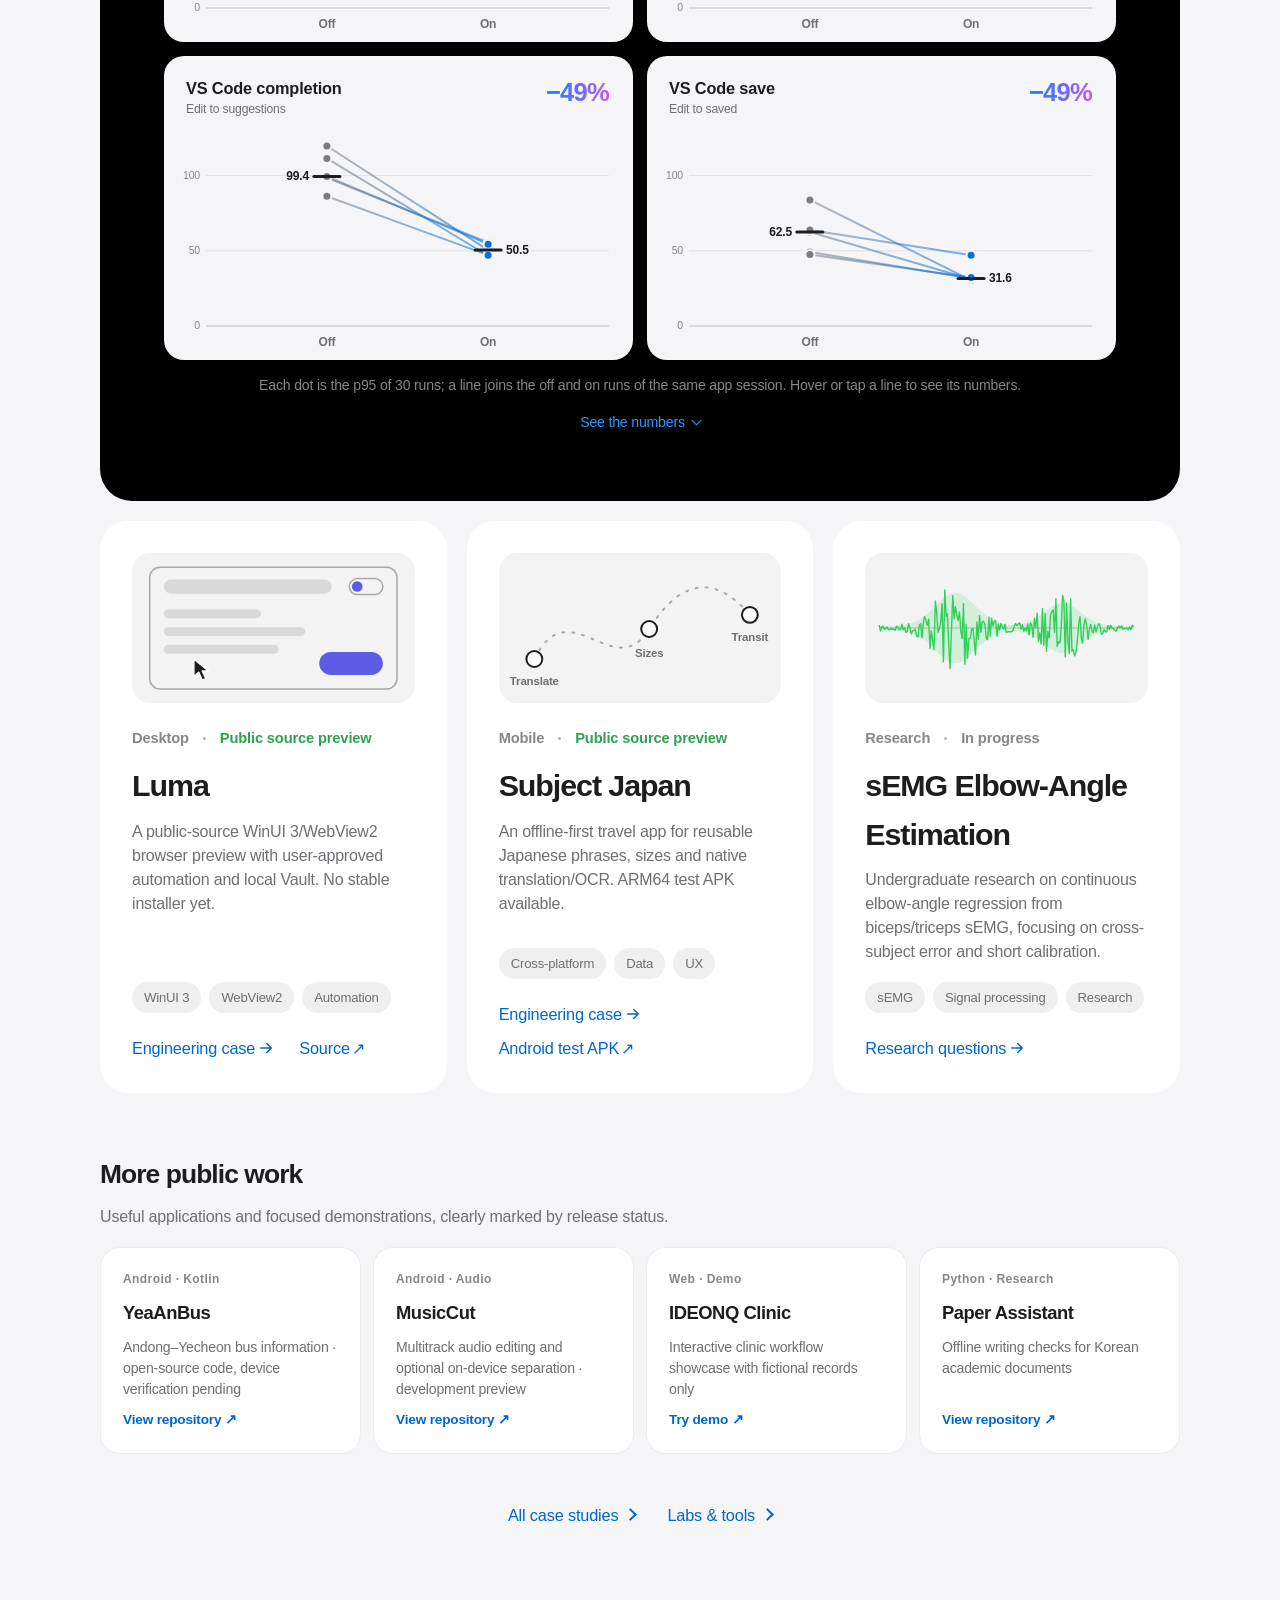
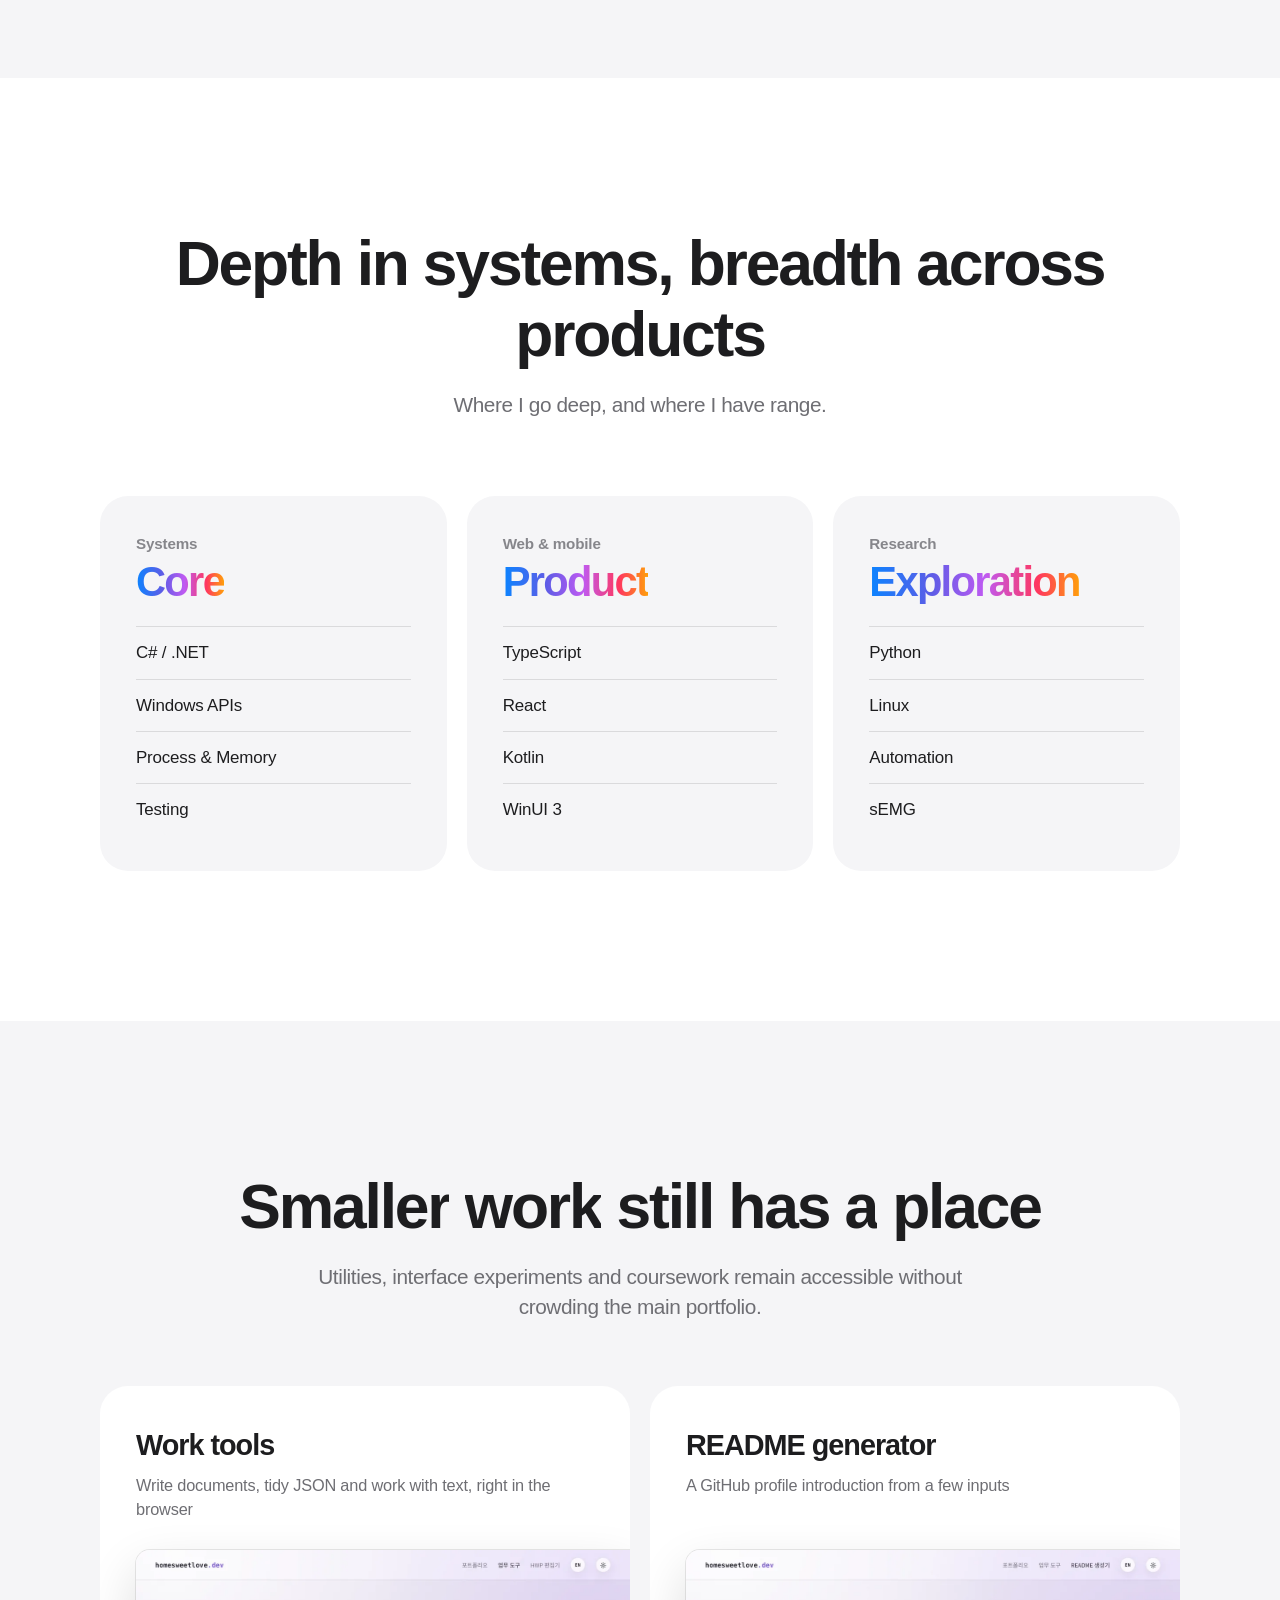
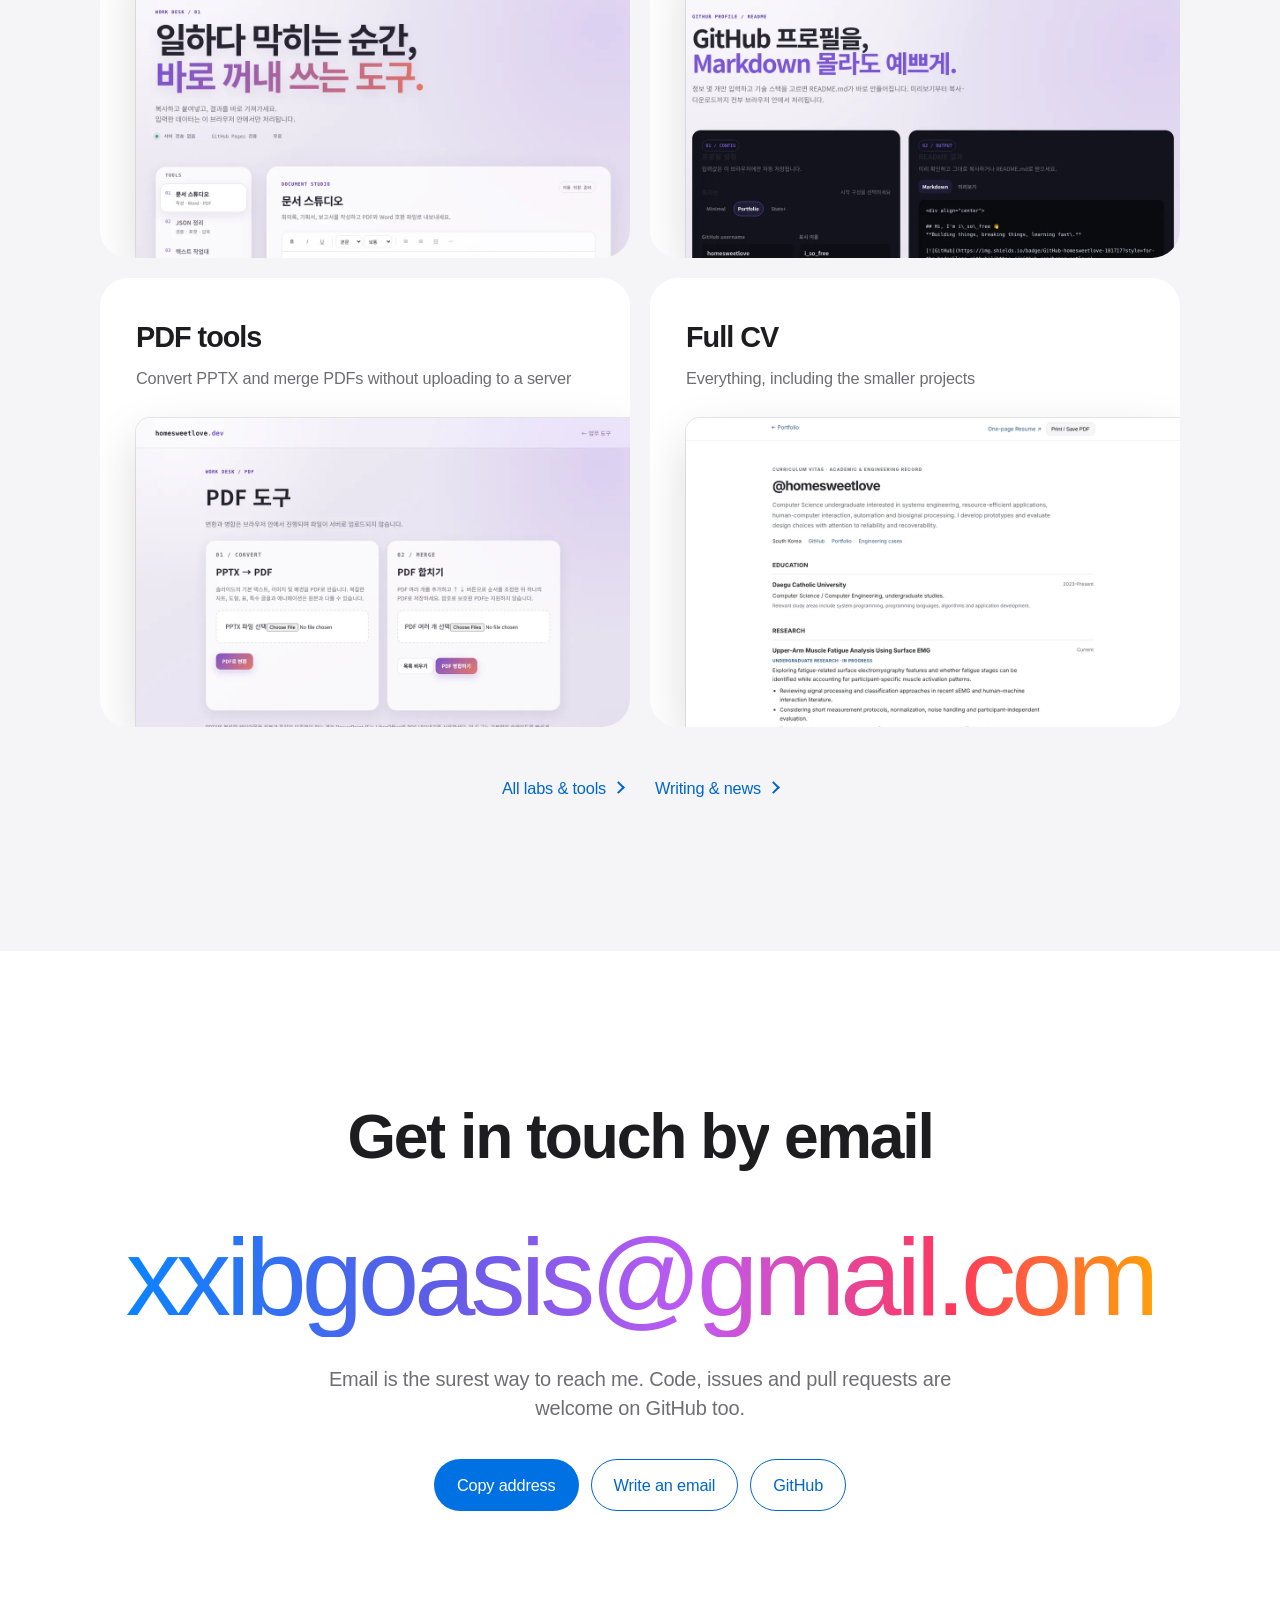
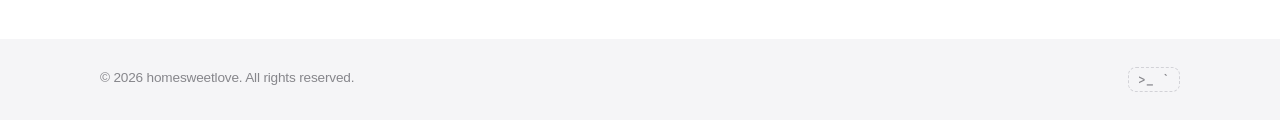
==== commit 4584c481: "Refresh portfolio with current open-source projects and sEMG research" ====
--- a/index.html
+++ b/index.html
@@ -30,7 +30,7 @@
 <link rel="preconnect" href="https://cdn.jsdelivr.net" crossorigin>
 <link href="https://fonts.googleapis.com/css2?family=JetBrains+Mono:wght@400;500;600&display=swap" rel="stylesheet">
 <link rel="stylesheet" href="assets/style.css?v=14">
-<link rel="stylesheet" href="assets/home.css?v=7">
+<link rel="stylesheet" href="assets/home.css?v=8">
 <script src="assets/i18n.js?v=1"></script>
 <script>try{if(localStorage.getItem('skin')==='mac')document.documentElement.dataset.skin='mac';var t=localStorage.getItem('theme');if(t==='dark'||t==='light')document.documentElement.dataset.theme=t}catch(e){}document.documentElement.classList.add('js')</script>
 </head>
@@ -38,7 +38,7 @@
 
 <nav class="nav" id="nav">
   <div class="nav-inner">
-    <a href="#home" class="nav-logo">homesweetlove<span class="dot">.</span>dev</a>
+    <a href="#home" class="nav-logo">homesweetlove</a>
     <ul class="nav-links"><li><a href="#projects" data-en="Work">작업</a></li><li><a href="work.html#semg" data-en="Research">연구</a></li><li><a href="labs.html" data-en="Labs">실험실</a></li><li><a href="resume.html" data-en="Resume">이력서</a></li><li><a href="#contact" data-en="Contact">연락</a></li></ul>
     <div class="nav-actions">
       <button class="icon-btn lang-toggle" type="button">EN</button>
@@ -116,7 +116,7 @@
   <section id="projects" class="blk blk-alt">
     <div class="wrap">
       <h2 class="blk-title" data-words data-en="Focused work, not a repository count">프로젝트 수보다 문제 해결의 깊이</h2>
-      <p class="blk-intro" data-rv data-en="Four directions that show my systems focus and product breadth. Private projects are clearly labeled.">시스템 설계라는 중심축과 제품·연구로 확장한 시도를 골랐습니다. 비공개 프로젝트는 별도로 표기했습니다.</p>
+      <p class="blk-intro" data-rv data-en="Four selected directions, with public code and honest preview or research status.">시스템 설계를 중심으로 제품과 연구까지 확장한 대표 작업입니다. 공개 코드와 검증 범위를 구분해 안내합니다.</p>
 
       <article class="lead" data-rv data-glow>
         <div class="lead-copy">
@@ -173,11 +173,11 @@
             <rect class="c-btn" x="212" y="112" width="72" height="26" rx="13"/>
             <g class="c-ptr"><circle class="c-ping" cx="0" cy="0" r="10"/><path class="c-arrow" d="M0 0l0 20 5.5-5 4 9 4-2-4-8.5 7 0z"/></g>
           </svg>
-          <p class="kind"><span data-en="Desktop">데스크톱</span><span class="shut" data-en="Private source">소스 비공개</span></p>
+          <p class="kind"><span data-en="Desktop">데스크톱</span><span class="open" data-en="Public source preview">공개 소스 프리뷰</span></p>
           <h3>Luma</h3>
-          <p class="card-desc" data-en="A lightweight personal browser exploring visible, user-controlled automation on constrained Windows devices.">제한된 사양에서도 사용할 수 있는 개인 브라우저. 자동화 편의성과 사용자 통제 사이의 균형을 탐색합니다.</p>
+          <p class="card-desc" data-en="A public-source WinUI 3/WebView2 browser preview with user-approved automation and local Vault. No stable installer yet.">WinUI 3·WebView2 기반 개인용 브라우저 공개 프리뷰. 승인 기반 자동화와 로컬 Vault를 구현했으며 정식 설치 파일은 아직 없습니다.</p>
           <ul class="stack"><li>WinUI 3</li><li>WebView2</li><li data-en="Automation">자동화</li></ul>
-          <p class="links"><a href="work.html#luma"><span data-en="Design notes">설계 노트</span><svg viewBox="0 0 24 24" aria-hidden="true"><path d="M5 12h14M13 6l6 6-6 6"/></svg></a></p>
+          <p class="links"><a href="work.html#luma"><span data-en="Engineering case">기술 사례</span><svg viewBox="0 0 24 24" aria-hidden="true"><path d="M5 12h14M13 6l6 6-6 6"/></svg></a><a href="https://github.com/homesweetlove/Luma" target="_blank" rel="noopener"><span data-en="Source">소스</span> ↗</a></p>
         </article>
 
         <article class="card" data-rv data-glow>
@@ -188,11 +188,11 @@
             <g class="c-stop"><circle cx="170" cy="86" r="9"/><text x="170" y="118" data-en="Sizes">사이즈</text></g>
             <g class="c-stop"><circle cx="284" cy="70" r="9"/><text x="284" y="100" data-en="Transit">이동</text></g>
           </svg>
-          <p class="kind"><span data-en="Mobile">모바일</span><span class="shut" data-en="Private source">소스 비공개</span></p>
+          <p class="kind"><span data-en="Mobile">모바일</span><span class="open" data-en="Public source preview">공개 소스 프리뷰</span></p>
           <h3>Subject Japan</h3>
-          <p class="card-desc" data-en="A travel companion addressing translation, personal size information, reminders and unreliable external data.">여행 중 흩어진 번역·사이즈·이동 정보를 연결하고 외부 데이터의 최신성과 실패 상황을 고려한 모바일 경험.</p>
+          <p class="card-desc" data-en="An offline-first travel app for reusable Japanese phrases, sizes and native translation/OCR. ARM64 test APK available.">여행 중 필요한 일본어 문장·의류 사이즈·번역/OCR을 로컬 중심으로 제공하는 앱. Android ARM64 테스트 APK를 공개했습니다.</p>
           <ul class="stack"><li data-en="Cross-platform">크로스 플랫폼</li><li data-en="Data">데이터</li><li data-en="UX">사용 경험</li></ul>
-          <p class="links"><a href="work.html#subject-japan"><span data-en="Design notes">설계 노트</span><svg viewBox="0 0 24 24" aria-hidden="true"><path d="M5 12h14M13 6l6 6-6 6"/></svg></a></p>
+          <p class="links"><a href="work.html#subject-japan"><span data-en="Engineering case">기술 사례</span><svg viewBox="0 0 24 24" aria-hidden="true"><path d="M5 12h14M13 6l6 6-6 6"/></svg></a><a href="https://github.com/homesweetlove/Subject-Japan/releases" target="_blank" rel="noopener"><span data-en="Android test APK">Android 테스트 APK</span> ↗</a></p>
         </article>
 
         <article class="card" data-rv data-glow>
@@ -202,11 +202,23 @@
             <path class="c-raw" id="semg-raw" pathLength="1" d=""/>
           </svg>
           <p class="kind"><span data-en="Research">연구</span><span class="wip" data-en="In progress">진행 중</span></p>
-          <h3 data-en="sEMG Muscle Fatigue">sEMG 근피로 연구</h3>
-          <p class="card-desc" data-en="Undergraduate research investigating upper-arm muscle fatigue signals and individual variation; no classification outcome is claimed yet.">상완 근피로 신호의 특징과 개인차를 탐구하는 학부 연구. 아직 확정되지 않은 성능 결과는 주장하지 않습니다.</p>
+          <h3 data-en="sEMG Elbow-Angle Estimation">sEMG 팔꿈치 각도 추정</h3>
+          <p class="card-desc" data-en="Undergraduate research on continuous elbow-angle regression from biceps/triceps sEMG, focusing on cross-subject error and short calibration.">이두근·삼두근 sEMG로 팔꿈치 각도를 연속 추정하는 학부 연구. 피험자 간 일반화 오차와 짧은 보정 전략을 검토합니다.</p>
           <ul class="stack"><li>sEMG</li><li data-en="Signal processing">신호 처리</li><li data-en="Research">연구</li></ul>
           <p class="links"><a href="work.html#semg"><span data-en="Research questions">연구 질문</span><svg viewBox="0 0 24 24" aria-hidden="true"><path d="M5 12h14M13 6l6 6-6 6"/></svg></a></p>
         </article>
+      </div>
+
+
+      <div class="public-mini-section" data-rv>
+        <h3 class="public-mini-title" data-en="More public work">다른 공개 프로젝트</h3>
+        <p class="public-mini-intro" data-en="Useful applications and focused demonstrations, clearly marked by release status.">사용 가능한 도구와 개발 프리뷰를 배포 상태에 맞춰 소개합니다.</p>
+        <div class="public-mini-grid">
+          <a class="public-mini" href="https://github.com/homesweetlove/YeaAnBus-OpenSource" target="_blank" rel="noopener"><span class="public-mini-tag">Android · Kotlin</span><strong>YeaAnBus</strong><span data-en="Andong–Yecheon bus information · open-source code, device verification pending">안동·예천 버스 정보 · 공개 소스, 실기기 검증 예정</span><span class="public-mini-cta" data-en="View repository ↗">저장소 보기 ↗</span></a>
+          <a class="public-mini" href="https://github.com/homesweetlove/MusicCut" target="_blank" rel="noopener"><span class="public-mini-tag">Android · Audio</span><strong>MusicCut</strong><span data-en="Multitrack audio editing and optional on-device separation · development preview">멀티트랙 오디오 편집·온디바이스 분리 · 개발 프리뷰</span><span class="public-mini-cta" data-en="View repository ↗">저장소 보기 ↗</span></a>
+          <a class="public-mini" href="https://ideonq-clinic.vercel.app/" target="_blank" rel="noopener"><span class="public-mini-tag">Web · Demo</span><strong>IDEONQ Clinic</strong><span data-en="Interactive clinic workflow showcase with fictional records only">가상 데이터로 구성한 클리닉 업무 흐름 인터랙티브 데모</span><span class="public-mini-cta" data-en="Try demo ↗">데모 체험 ↗</span></a>
+          <a class="public-mini" href="https://github.com/homesweetlove/paper-assistant" target="_blank" rel="noopener"><span class="public-mini-tag">Python · Research</span><strong>Paper Assistant</strong><span data-en="Offline writing checks for Korean academic documents">한국어 논문·보고서의 표현을 오프라인에서 점검</span><span class="public-mini-cta" data-en="View repository ↗">저장소 보기 ↗</span></a>
+        </div>
       </div>
 
       <p class="more" data-rv><a href="work.html" data-en="All case studies">모든 사례 보기</a><a href="labs.html" data-en="Labs & tools">실험실과 도구</a></p>
--- a/assets/home.css
+++ b/assets/home.css
@@ -449,3 +449,18 @@
 }
 
 :root[data-skin="mac"] .home .lang-toggle{ width: auto; padding: 0 7px; }
+
+/* Curated public work — compact links after the featured case studies */
+.public-mini-section{margin:clamp(36px,5vw,60px) 0 0}
+.public-mini-title{font-size:clamp(1.35rem,2.1vw,1.65rem);letter-spacing:-.035em;font-weight:700;margin:0 0 8px}
+.public-mini-intro{font-size:1rem;color:var(--text-dim);line-height:1.6;margin:0 0 18px}
+.public-mini-grid{display:grid;grid-template-columns:repeat(4,minmax(0,1fr));gap:12px}
+.public-mini{display:flex;min-width:0;flex-direction:column;gap:9px;padding:22px;border:1px solid color-mix(in srgb,var(--text) 8%,transparent);border-radius:20px;background:var(--tile);color:var(--text);text-decoration:none;transition:transform .2s ease,border-color .2s ease,box-shadow .2s ease}
+.public-mini:hover,.public-mini:focus-visible{transform:translateY(-3px);border-color:color-mix(in srgb,var(--accent) 30%,transparent);box-shadow:0 10px 26px #0000000c;outline-offset:3px}
+.public-mini-tag{color:var(--text-faint);font-size:.75rem;font-weight:700;letter-spacing:.035em}
+.public-mini strong{font-size:1.15rem;letter-spacing:-.025em}
+.public-mini>span:nth-last-child(2){font-size:.88rem;color:var(--text-dim);line-height:1.5;flex:1}
+.public-mini-cta{font-size:.85rem;color:var(--accent);font-weight:700}
+@media(max-width:1050px){.public-mini-grid{grid-template-columns:repeat(2,minmax(0,1fr))}}
+@media(max-width:560px){.public-mini-grid{grid-template-columns:1fr}.public-mini{padding:20px}}
+@media(prefers-reduced-motion:reduce){.public-mini{transition:none}.public-mini:hover{transform:none}}
